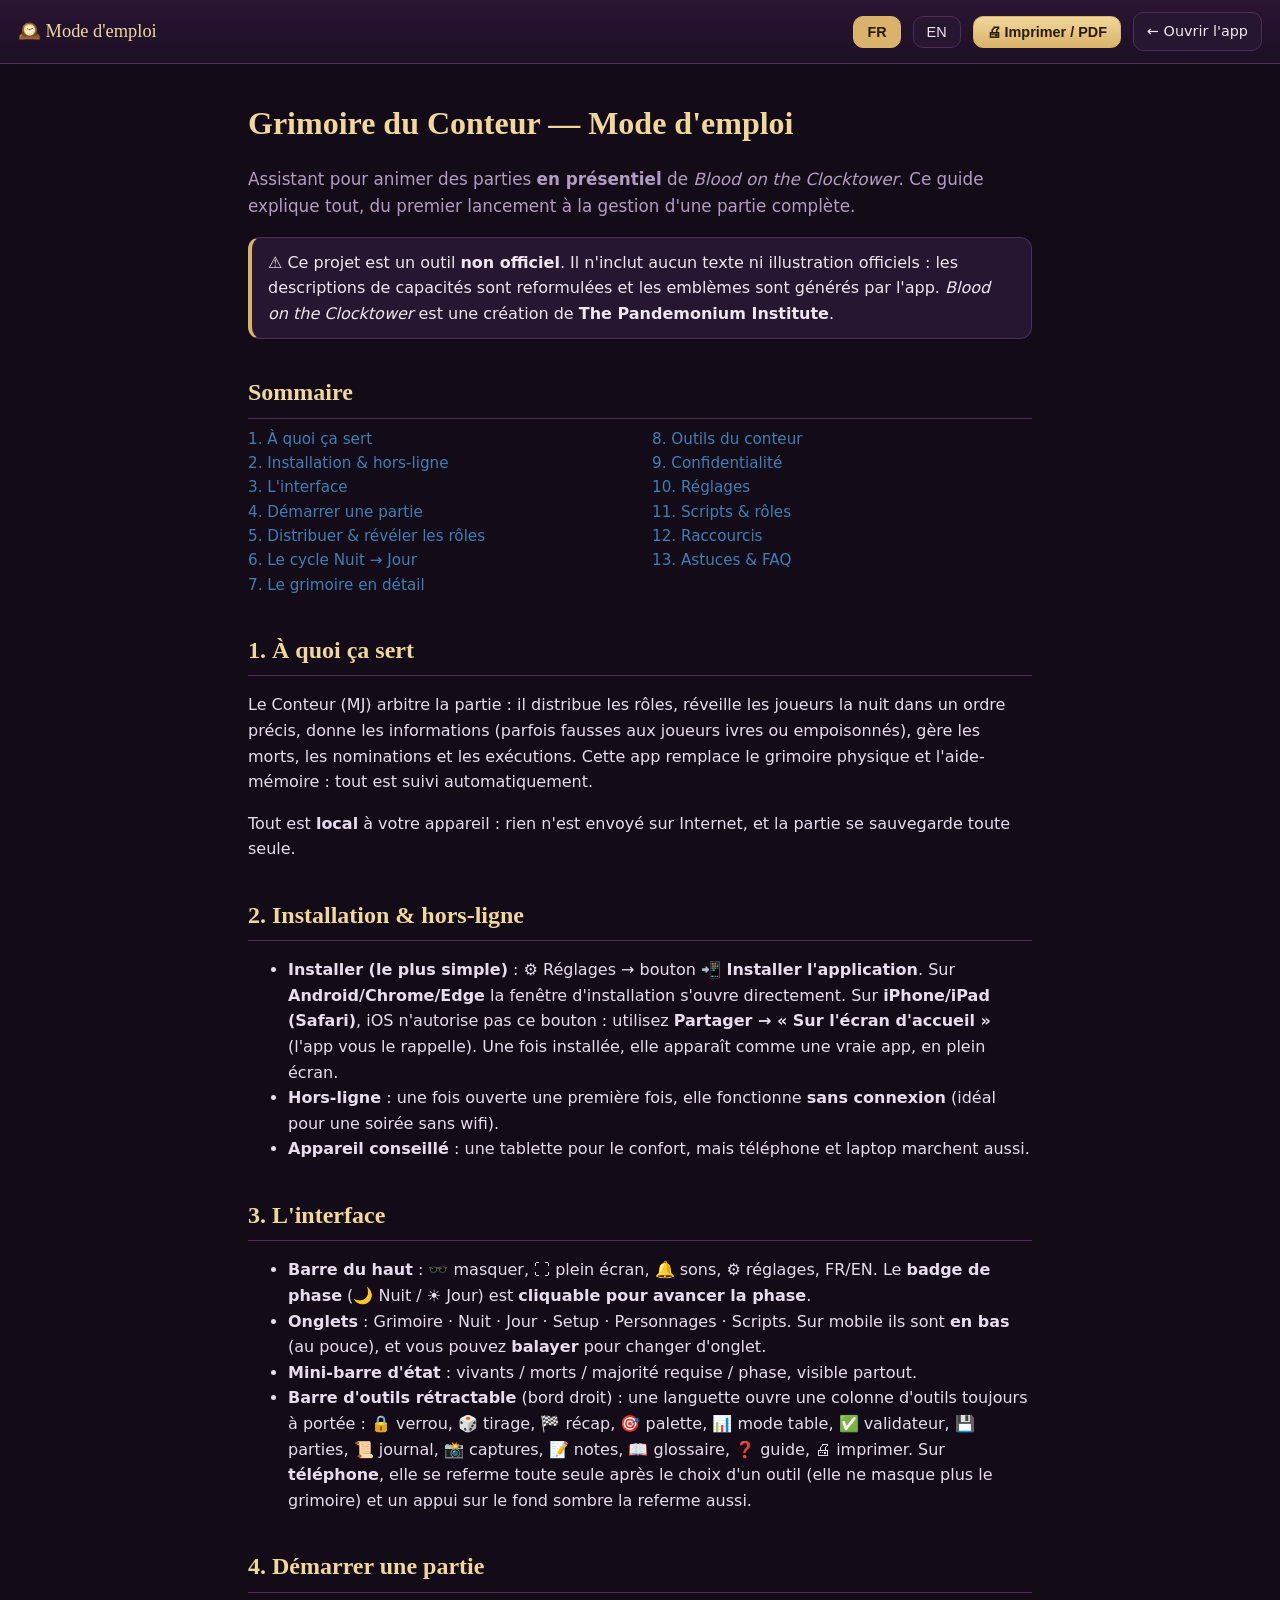
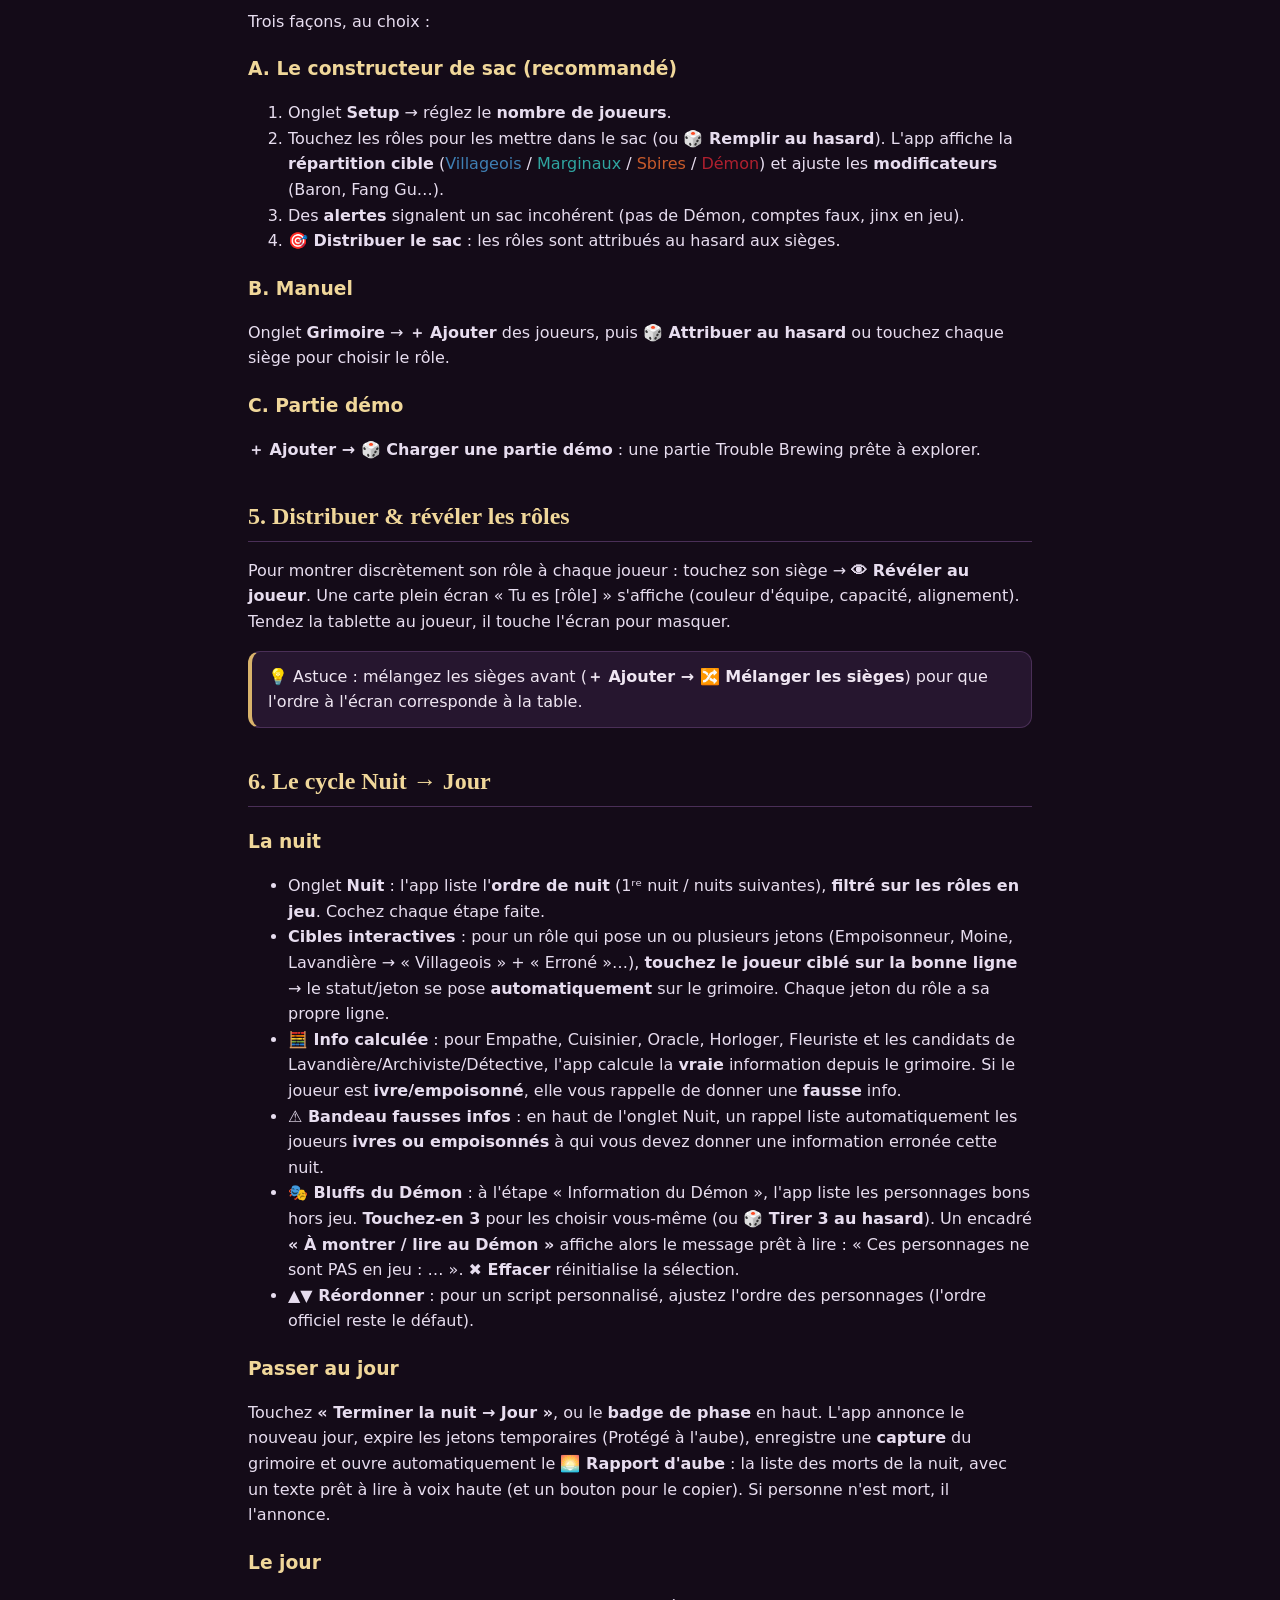
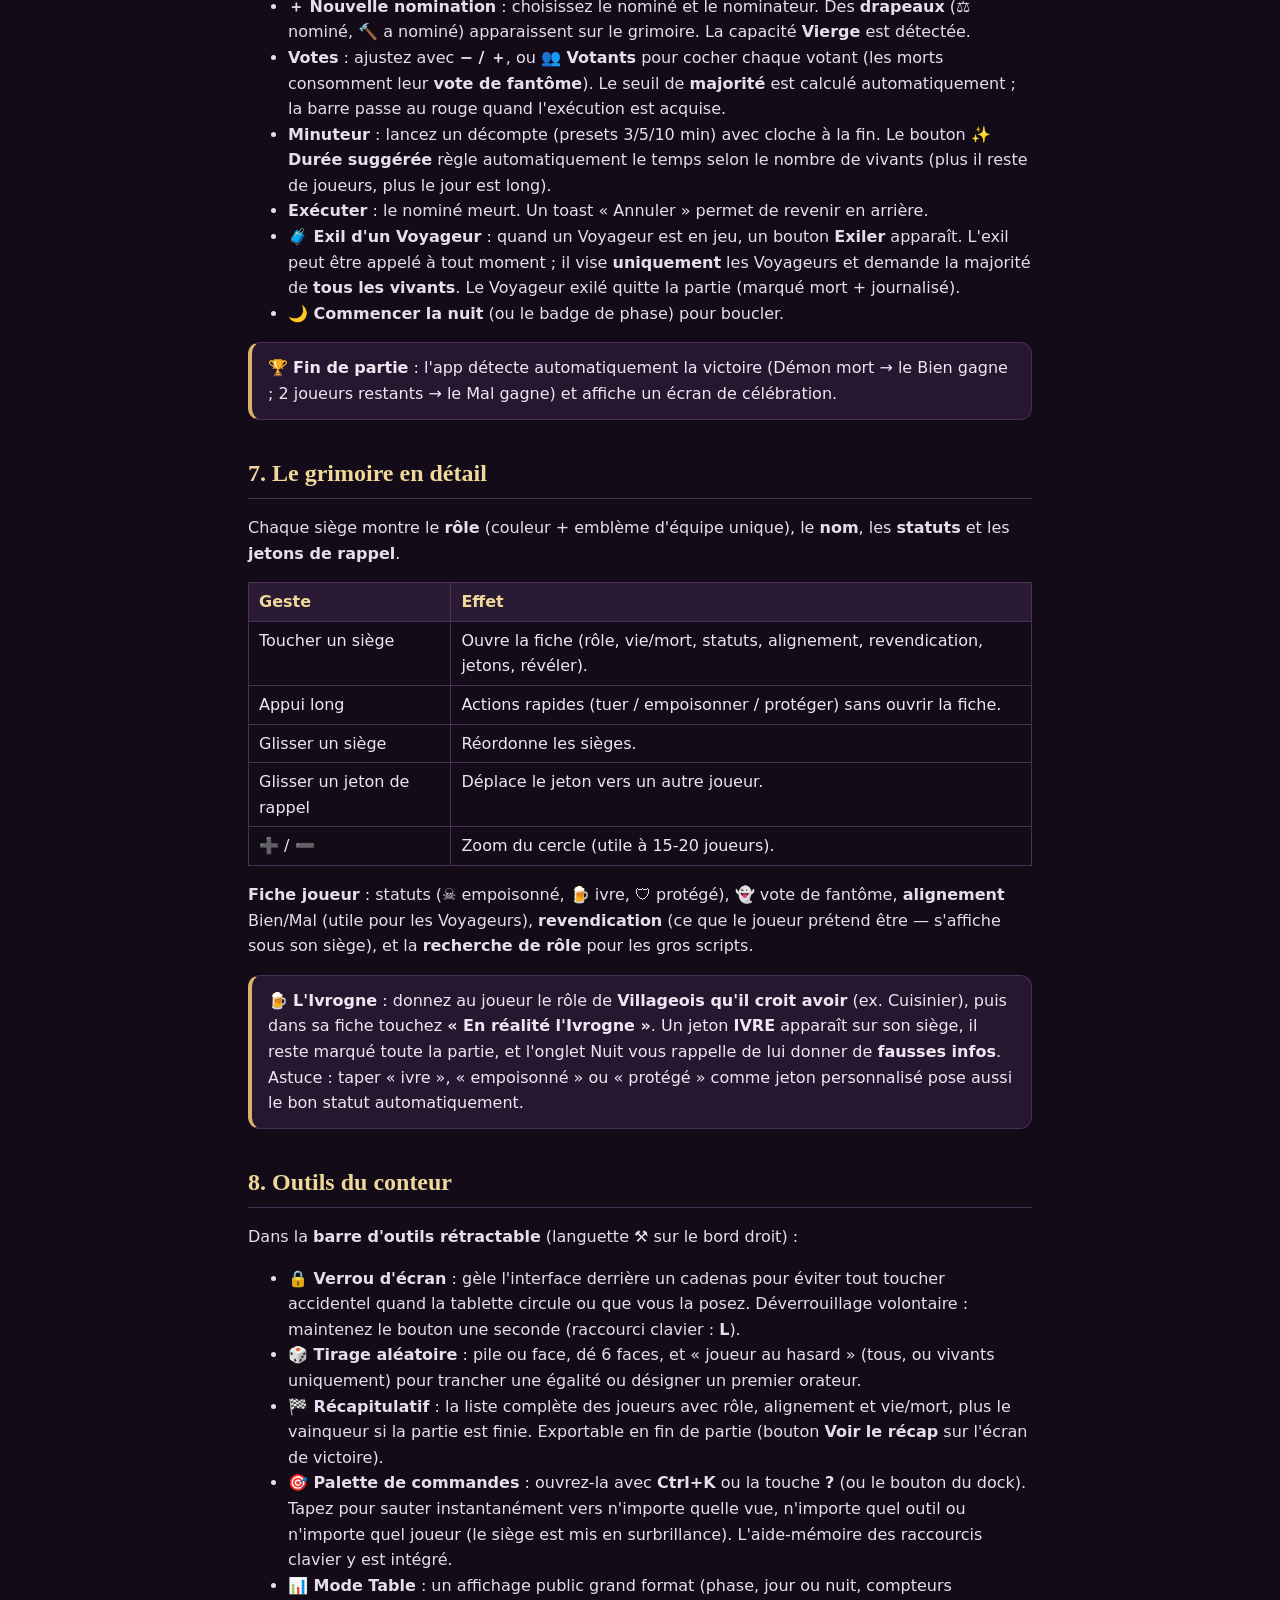
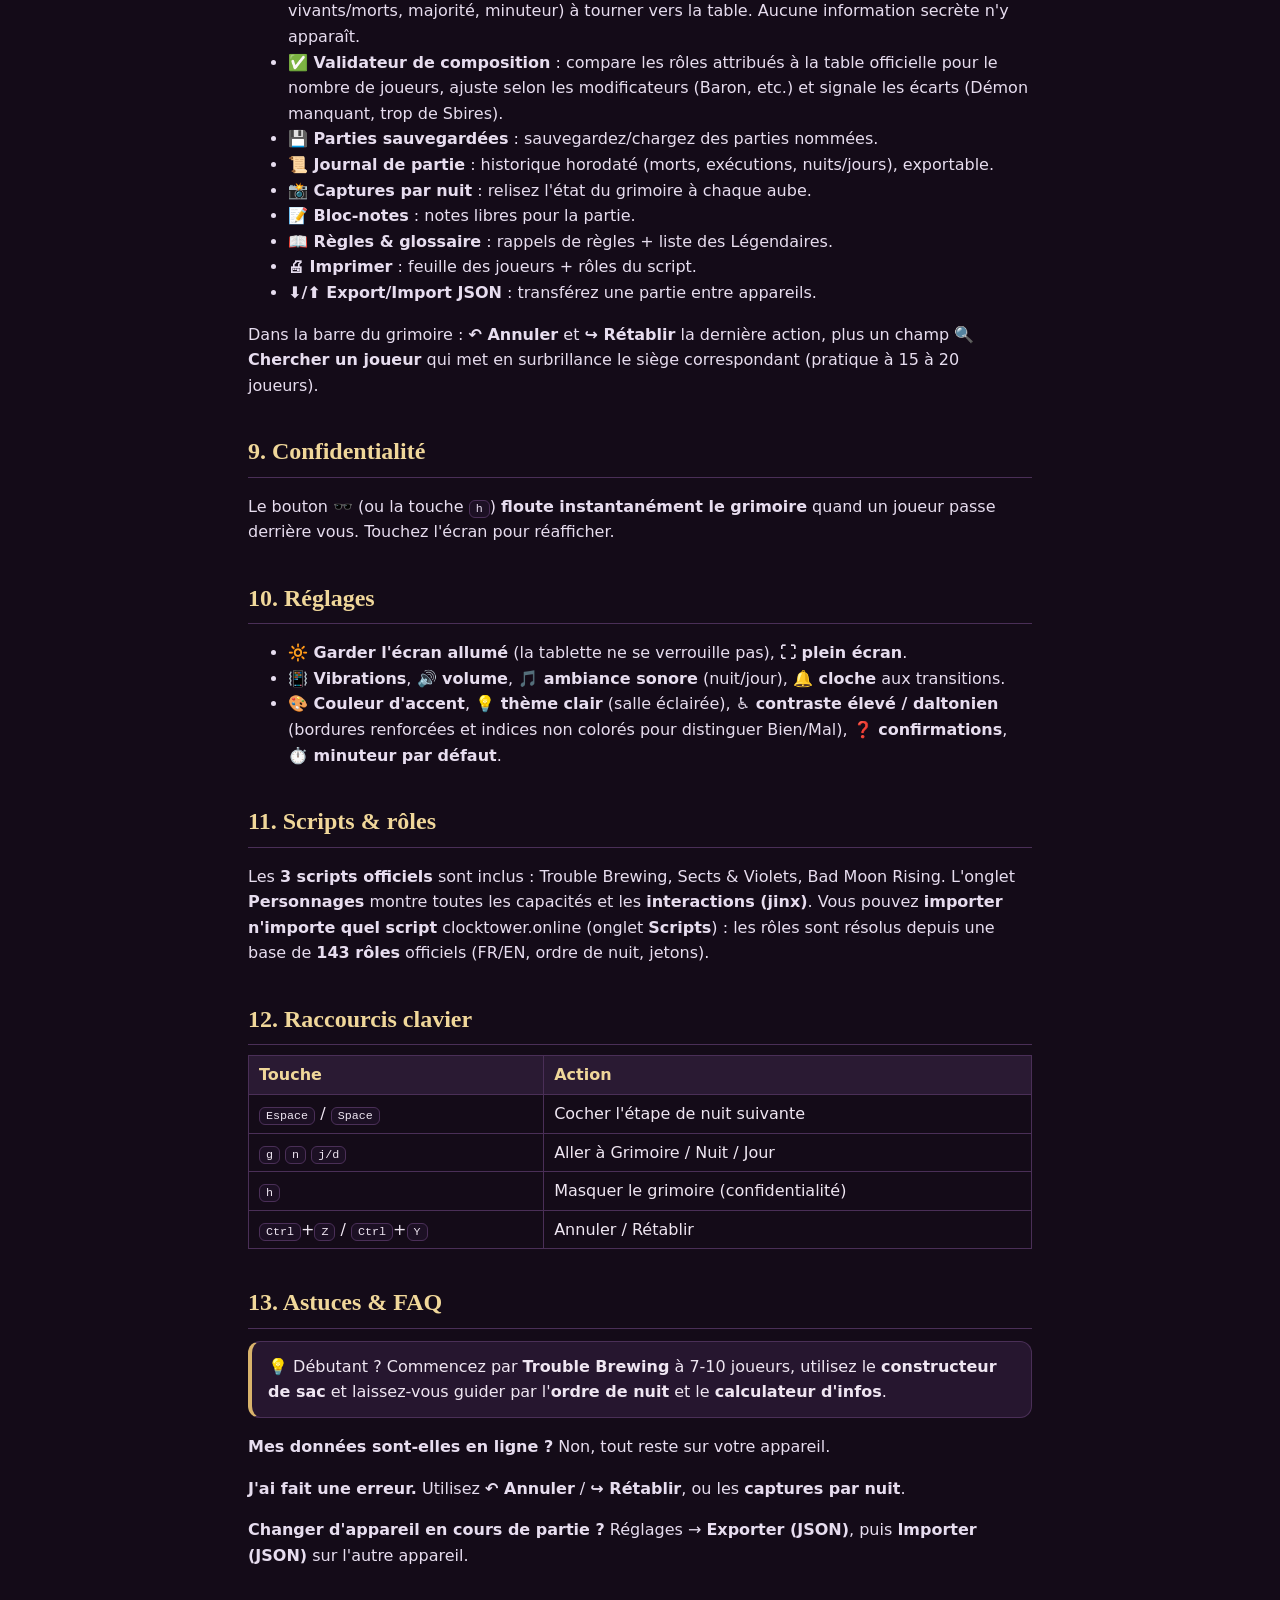
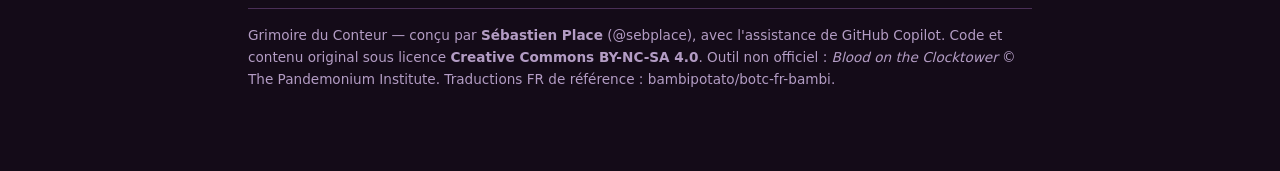
==== guide.html @ 46944d0e "Ivrogne + bluffs manuels + jetons multiples + dock mobile + bouton d'installation PWA - Feuille de n" ====
<!DOCTYPE html>
<html lang="fr">
<head>
<meta charset="UTF-8" />
<meta name="viewport" content="width=device-width, initial-scale=1.0" />
<title>Mode d'emploi — Grimoire du Conteur</title>
<link rel="icon" href="assets/icons/icon.svg" type="image/svg+xml" />
<style>
  :root { --bg:#140b18; --panel:#26162f; --line:#4a2f57; --ink:#efe6f2; --muted:#b39cc4; --gold:#d9b36b; --gold2:#f0d79a; --blood:#d43046; --tf:#3f7fb3; --out:#2fa5a0; --min:#c85a2b; --dem:#b0202f; }
  * { box-sizing:border-box; }
  body { margin:0; background:radial-gradient(1000px 500px at 50% -10%, #2a1533, transparent 60%), var(--bg); color:var(--ink); font-family:"Segoe UI",system-ui,-apple-system,Roboto,sans-serif; line-height:1.6; }
  .wrap { max-width:820px; margin:0 auto; padding:24px 18px 80px; }
  header { position:sticky; top:0; z-index:10; background:linear-gradient(180deg,#2a1533,#1c0f24); border-bottom:1px solid var(--line); padding:12px 18px; display:flex; align-items:center; gap:12px; flex-wrap:wrap; }
  header .title { font-family:"Iowan Old Style","Palatino Linotype",Georgia,serif; font-size:1.15rem; color:var(--gold2); }
  header .spacer { flex:1; }
  .btn { background:var(--panel); color:var(--ink); border:1px solid var(--line); border-radius:10px; padding:7px 13px; cursor:pointer; font-size:.9rem; text-decoration:none; display:inline-block; }
  .btn.on { background:var(--gold); color:#2a1a06; border-color:var(--gold); font-weight:700; }
  .btn.gold { background:linear-gradient(180deg,var(--gold2),var(--gold)); color:#2a1a06; border-color:var(--gold); font-weight:700; }
  h1 { font-family:"Iowan Old Style","Palatino Linotype",Georgia,serif; color:var(--gold2); font-size:2rem; margin:10px 0 4px; }
  h2 { font-family:"Iowan Old Style",Georgia,serif; color:var(--gold2); margin:34px 0 8px; border-bottom:1px solid var(--line); padding-bottom:6px; scroll-margin-top:70px; }
  h3 { color:var(--gold2); margin:20px 0 6px; }
  p, li { color:#e7ddef; }
  code, kbd { background:#1c1024; border:1px solid var(--line); border-radius:6px; padding:1px 6px; font-size:.9em; }
  .lead { color:var(--muted); font-size:1.05rem; }
  .card { background:var(--panel); border:1px solid var(--line); border-radius:12px; padding:12px 16px; margin:12px 0; }
  .tip { border-left:4px solid var(--gold); }
  .warn { border-left:4px solid var(--blood); }
  .toc { columns:2; column-gap:24px; font-size:.95rem; }
  .toc a { color:var(--tf); text-decoration:none; }
  .toc a:hover { text-decoration:underline; }
  table { width:100%; border-collapse:collapse; margin:10px 0; }
  td, th { border:1px solid var(--line); padding:6px 10px; text-align:left; vertical-align:top; }
  th { background:#2a1a33; color:var(--gold2); }
  .pill { display:inline-block; border-radius:999px; padding:1px 8px; font-size:.8rem; border:1px solid var(--line); }
  .t-tf{color:var(--tf)} .t-out{color:var(--out)} .t-min{color:var(--min)} .t-dem{color:var(--dem)}
  .lang-fr .en, .lang-en .fr { display:none; }
  footer { margin-top:40px; color:var(--muted); font-size:.85rem; border-top:1px solid var(--line); padding-top:16px; }
  @media print {
    header { position:static; } .no-print { display:none !important; }
    body { background:#fff; color:#111; } h1,h2,h3 { color:#5a2a6a; } .card { border-color:#ccc; } p,li,td { color:#111; }
    a { color:#111; text-decoration:none; }
  }
</style>
</head>
<body class="lang-fr">
<header class="no-print">
  <span class="title">🕰️ <span class="fr">Mode d'emploi</span><span class="en">User Guide</span></span>
  <span class="spacer"></span>
  <button class="btn on" id="b-fr">FR</button>
  <button class="btn" id="b-en">EN</button>
  <button class="btn gold" id="b-print">🖨 <span class="fr">Imprimer / PDF</span><span class="en">Print / PDF</span></button>
  <a class="btn" href="./index.html">← <span class="fr">Ouvrir l'app</span><span class="en">Open the app</span></a>
</header>

<div class="wrap">

<h1><span class="fr">Grimoire du Conteur — Mode d'emploi</span><span class="en">Storyteller's Grimoire — User Guide</span></h1>
<p class="lead">
  <span class="fr">Assistant pour animer des parties <b>en présentiel</b> de <i>Blood on the Clocktower</i>. Ce guide explique tout, du premier lancement à la gestion d'une partie complète.</span>
  <span class="en">Assistant for running <b>in-person</b> games of <i>Blood on the Clocktower</i>. This guide covers everything, from first launch to running a full game.</span>
</p>

<div class="card tip">
  <span class="fr">⚠️ Ce projet est un outil <b>non officiel</b>. Il n'inclut aucun texte ni illustration officiels : les descriptions de capacités sont reformulées et les emblèmes sont générés par l'app. <i>Blood on the Clocktower</i> est une création de <b>The Pandemonium Institute</b>.</span>
  <span class="en">⚠️ This is an <b>unofficial</b> tool. It contains no official text or artwork: ability descriptions are reworded and emblems are generated by the app. <i>Blood on the Clocktower</i> is created by <b>The Pandemonium Institute</b>.</span>
</div>

<h2 id="toc"><span class="fr">Sommaire</span><span class="en">Contents</span></h2>
<div class="toc">
  <a href="#intro"><span class="fr">1. À quoi ça sert</span><span class="en">1. What it's for</span></a><br>
  <a href="#install"><span class="fr">2. Installation & hors-ligne</span><span class="en">2. Install & offline</span></a><br>
  <a href="#ui"><span class="fr">3. L'interface</span><span class="en">3. The interface</span></a><br>
  <a href="#start"><span class="fr">4. Démarrer une partie</span><span class="en">4. Starting a game</span></a><br>
  <a href="#reveal"><span class="fr">5. Distribuer & révéler les rôles</span><span class="en">5. Deal & reveal roles</span></a><br>
  <a href="#loop"><span class="fr">6. Le cycle Nuit → Jour</span><span class="en">6. The Night → Day loop</span></a><br>
  <a href="#grimoire"><span class="fr">7. Le grimoire en détail</span><span class="en">7. The grimoire in detail</span></a><br>
  <a href="#tools"><span class="fr">8. Outils du conteur</span><span class="en">8. Storyteller tools</span></a><br>
  <a href="#privacy"><span class="fr">9. Confidentialité</span><span class="en">9. Privacy</span></a><br>
  <a href="#settings"><span class="fr">10. Réglages</span><span class="en">10. Settings</span></a><br>
  <a href="#scripts"><span class="fr">11. Scripts & rôles</span><span class="en">11. Scripts & roles</span></a><br>
  <a href="#shortcuts"><span class="fr">12. Raccourcis</span><span class="en">12. Shortcuts</span></a><br>
  <a href="#tips"><span class="fr">13. Astuces & FAQ</span><span class="en">13. Tips & FAQ</span></a><br>
</div>

<h2 id="intro"><span class="fr">1. À quoi ça sert</span><span class="en">1. What it's for</span></h2>
<p>
  <span class="fr">Le Conteur (MJ) arbitre la partie : il distribue les rôles, réveille les joueurs la nuit dans un ordre précis, donne les informations (parfois fausses aux joueurs ivres ou empoisonnés), gère les morts, les nominations et les exécutions. Cette app remplace le grimoire physique et l'aide-mémoire : tout est suivi automatiquement.</span>
  <span class="en">The Storyteller runs the game: deals roles, wakes players at night in a precise order, gives information (sometimes false to drunk or poisoned players), and handles deaths, nominations and executions. This app replaces the physical grimoire and cheat-sheets: everything is tracked for you.</span>
</p>
<p><span class="fr">Tout est <b>local</b> à votre appareil : rien n'est envoyé sur Internet, et la partie se sauvegarde toute seule.</span><span class="en">Everything is <b>local</b> to your device: nothing is sent online, and your game auto-saves.</span></p>

<h2 id="install"><span class="fr">2. Installation & hors-ligne</span><span class="en">2. Install & offline</span></h2>
<ul>
  <li><span class="fr"><b>Installer (le plus simple)</b> : ⚙ Réglages → bouton <b>📲 Installer l'application</b>. Sur <b>Android/Chrome/Edge</b> la fenêtre d'installation s'ouvre directement. Sur <b>iPhone/iPad (Safari)</b>, iOS n'autorise pas ce bouton : utilisez <b>Partager → « Sur l'écran d'accueil »</b> (l'app vous le rappelle). Une fois installée, elle apparaît comme une vraie app, en plein écran.</span><span class="en"><b>Install (easiest)</b>: ⚙ Settings → <b>📲 Install the app</b> button. On <b>Android/Chrome/Edge</b> the install dialog opens directly. On <b>iPhone/iPad (Safari)</b>, iOS blocks that button: use <b>Share → "Add to Home Screen"</b> (the app reminds you). Once installed it appears as a real, full-screen app.</span></li>
  <li><span class="fr"><b>Hors-ligne</b> : une fois ouverte une première fois, elle fonctionne <b>sans connexion</b> (idéal pour une soirée sans wifi).</span><span class="en"><b>Offline</b>: after the first open, it works <b>with no connection</b> (perfect for a wifi-free evening).</span></li>
  <li><span class="fr"><b>Appareil conseillé</b> : une tablette pour le confort, mais téléphone et laptop marchent aussi.</span><span class="en"><b>Recommended device</b>: a tablet is comfiest, but phone and laptop work too.</span></li>
</ul>

<h2 id="ui"><span class="fr">3. L'interface</span><span class="en">3. The interface</span></h2>
<ul>
  <li><span class="fr"><b>Barre du haut</b> : 🕶️ masquer, ⛶ plein écran, 🔔 sons, ⚙ réglages, FR/EN. Le <b>badge de phase</b> (🌙 Nuit / ☀️ Jour) est <b>cliquable pour avancer la phase</b>.</span><span class="en"><b>Top bar</b>: 🕶️ hide, ⛶ fullscreen, 🔔 sound, ⚙ settings, FR/EN. The <b>phase badge</b> (🌙 Night / ☀️ Day) is <b>clickable to advance the phase</b>.</span></li>
  <li><span class="fr"><b>Onglets</b> : Grimoire · Nuit · Jour · Setup · Personnages · Scripts. Sur mobile ils sont <b>en bas</b> (au pouce), et vous pouvez <b>balayer</b> pour changer d'onglet.</span><span class="en"><b>Tabs</b>: Grimoire · Night · Day · Setup · Characters · Scripts. On mobile they sit <b>at the bottom</b> (thumb-friendly) and you can <b>swipe</b> to switch.</span></li>
  <li><span class="fr"><b>Mini-barre d'état</b> : vivants / morts / majorité requise / phase, visible partout.</span><span class="en"><b>Mini status bar</b>: living / dead / votes-to-execute / phase, visible everywhere.</span></li>
  <li><span class="fr"><b>Barre d'outils rétractable</b> (bord droit) : une languette ouvre une colonne d'outils toujours à portée : 🔒 verrou, 🎲 tirage, 🏁 récap, 🎯 palette, 📊 mode table, ✅ validateur, 💾 parties, 📜 journal, 📸 captures, 📝 notes, 📖 glossaire, ❓ guide, 🖨 imprimer. Sur <b>téléphone</b>, elle se referme toute seule après le choix d'un outil (elle ne masque plus le grimoire) et un appui sur le fond sombre la referme aussi.</span><span class="en"><b>Retractable toolbar</b> (right edge): a tab opens a column of always-at-hand tools: 🔒 lock, 🎲 random, 🏁 recap, 🎯 palette, 📊 table mode, ✅ validator, 💾 saves, 📜 log, 📸 snapshots, 📝 notes, 📖 glossary, ❓ guide, 🖨 print. On <b>phones</b> it auto-closes after you pick a tool (so it no longer covers the grimoire) and tapping the dark backdrop closes it too.</span></li>
</ul>

<h2 id="start"><span class="fr">4. Démarrer une partie</span><span class="en">4. Starting a game</span></h2>
<p><span class="fr">Trois façons, au choix :</span><span class="en">Three ways, your choice:</span></p>
<h3><span class="fr">A. Le constructeur de sac (recommandé)</span><span class="en">A. The bag builder (recommended)</span></h3>
<ol>
  <li><span class="fr">Onglet <b>Setup</b> → réglez le <b>nombre de joueurs</b>.</span><span class="en"><b>Setup</b> tab → set the <b>number of players</b>.</span></li>
  <li><span class="fr">Touchez les rôles pour les mettre dans le sac (ou <b>🎲 Remplir au hasard</b>). L'app affiche la <b>répartition cible</b> (<span class="t-tf">Villageois</span> / <span class="t-out">Marginaux</span> / <span class="t-min">Sbires</span> / <span class="t-dem">Démon</span>) et ajuste les <b>modificateurs</b> (Baron, Fang Gu…).</span><span class="en">Tap roles to add them to the bag (or <b>🎲 Random fill</b>). The app shows the <b>target counts</b> (<span class="t-tf">Townsfolk</span> / <span class="t-out">Outsiders</span> / <span class="t-min">Minions</span> / <span class="t-dem">Demon</span>) and auto-adjusts for <b>setup modifiers</b> (Baron, Fang Gu…).</span></li>
  <li><span class="fr">Des <b>alertes</b> signalent un sac incohérent (pas de Démon, comptes faux, jinx en jeu).</span><span class="en"><b>Warnings</b> flag an inconsistent bag (no Demon, wrong counts, jinx in play).</span></li>
  <li><span class="fr"><b>🎯 Distribuer le sac</b> : les rôles sont attribués au hasard aux sièges.</span><span class="en"><b>🎯 Deal the bag</b>: roles are randomly assigned to seats.</span></li>
</ol>
<h3><span class="fr">B. Manuel</span><span class="en">B. Manual</span></h3>
<p><span class="fr">Onglet <b>Grimoire</b> → <b>＋ Ajouter</b> des joueurs, puis <b>🎲 Attribuer au hasard</b> ou touchez chaque siège pour choisir le rôle.</span><span class="en"><b>Grimoire</b> tab → <b>＋ Add</b> players, then <b>🎲 Assign at random</b> or tap each seat to pick the role.</span></p>
<h3><span class="fr">C. Partie démo</span><span class="en">C. Demo game</span></h3>
<p><span class="fr"><b>＋ Ajouter → 🎲 Charger une partie démo</b> : une partie Trouble Brewing prête à explorer.</span><span class="en"><b>＋ Add → 🎲 Load a demo game</b>: a ready-made Trouble Brewing game to explore.</span></p>

<h2 id="reveal"><span class="fr">5. Distribuer & révéler les rôles</span><span class="en">5. Deal & reveal roles</span></h2>
<p><span class="fr">Pour montrer discrètement son rôle à chaque joueur : touchez son siège → <b>👁 Révéler au joueur</b>. Une carte plein écran « Tu es [rôle] » s'affiche (couleur d'équipe, capacité, alignement). Tendez la tablette au joueur, il touche l'écran pour masquer.</span><span class="en">To privately show each player their role: tap their seat → <b>👁 Reveal to player</b>. A full-screen "You are [role]" card appears (team colour, ability, alignment). Hand the tablet to the player; they tap to hide.</span></p>
<div class="card tip"><span class="fr">💡 Astuce : mélangez les sièges avant (<b>＋ Ajouter → 🔀 Mélanger les sièges</b>) pour que l'ordre à l'écran corresponde à la table.</span><span class="en">💡 Tip: shuffle seats first (<b>＋ Add → 🔀 Shuffle seats</b>) so the on-screen order matches your table.</span></div>

<h2 id="loop"><span class="fr">6. Le cycle Nuit → Jour</span><span class="en">6. The Night → Day loop</span></h2>
<h3><span class="fr">La nuit</span><span class="en">Night</span></h3>
<ul>
  <li><span class="fr">Onglet <b>Nuit</b> : l'app liste l'<b>ordre de nuit</b> (1ʳᵉ nuit / nuits suivantes), <b>filtré sur les rôles en jeu</b>. Cochez chaque étape faite.</span><span class="en"><b>Night</b> tab: the app lists the <b>night order</b> (first / other nights), <b>filtered to in-play roles</b>. Tick each step as you go.</span></li>
  <li><span class="fr"><b>Cibles interactives</b> : pour un rôle qui pose un ou plusieurs jetons (Empoisonneur, Moine, Lavandière → « Villageois » + « Erroné »…), <b>touchez le joueur ciblé sur la bonne ligne</b> → le statut/jeton se pose <b>automatiquement</b> sur le grimoire. Chaque jeton du rôle a sa propre ligne.</span><span class="en"><b>Interactive targets</b>: for a role that places one or more tokens (Poisoner, Monk, Washerwoman → "Townsfolk" + "Wrong"…), <b>tap the target player on the right row</b> → the status/token is placed <b>automatically</b> on the grimoire. Each of the role's tokens has its own row.</span></li>
  <li><span class="fr"><b>🧮 Info calculée</b> : pour Empathe, Cuisinier, Oracle, Horloger, Fleuriste et les candidats de Lavandière/Archiviste/Détective, l'app calcule la <b>vraie</b> information depuis le grimoire. Si le joueur est <b>ivre/empoisonné</b>, elle vous rappelle de donner une <b>fausse</b> info.</span><span class="en"><b>🧮 Computed info</b>: for Empath, Chef, Oracle, Clockmaker, Flowergirl and the Washerwoman/Librarian/Investigator candidates, the app computes the <b>true</b> info from the grimoire. If the player is <b>drunk/poisoned</b>, it reminds you to give <b>false</b> info.</span></li>
  <li><span class="fr"><b>⚠ Bandeau fausses infos</b> : en haut de l'onglet Nuit, un rappel liste automatiquement les joueurs <b>ivres ou empoisonnés</b> à qui vous devez donner une information erronée cette nuit.</span><span class="en"><b>⚠ False-info banner</b>: at the top of the Night tab, a reminder automatically lists the <b>drunk or poisoned</b> players you must feed wrong information this night.</span></li>
  <li><span class="fr"><b>🎭 Bluffs du Démon</b> : à l'étape « Information du Démon », l'app liste les personnages bons hors jeu. <b>Touchez-en 3</b> pour les choisir vous-même (ou <b>🎲 Tirer 3 au hasard</b>). Un encadré <b>« À montrer / lire au Démon »</b> affiche alors le message prêt à lire : « Ces personnages ne sont PAS en jeu : … ». <b>✖ Effacer</b> réinitialise la sélection.</span><span class="en"><b>🎭 Demon bluffs</b>: at the "Demon information" step, the app lists good characters not in play. <b>Tap 3</b> to pick them yourself (or <b>🎲 Draw 3 at random</b>). A <b>"Show / read to the Demon"</b> box then shows the ready-to-read message: "These characters are NOT in play: …". <b>✖ Clear</b> resets the selection.</span></li>
  <li><span class="fr"><b>▲▼ Réordonner</b> : pour un script personnalisé, ajustez l'ordre des personnages (l'ordre officiel reste le défaut).</span><span class="en"><b>▲▼ Reorder</b>: for a custom script, tweak the character order (official order stays the default).</span></li>
</ul>
<h3><span class="fr">Passer au jour</span><span class="en">Go to day</span></h3>
<p><span class="fr">Touchez <b>« Terminer la nuit → Jour »</b>, ou le <b>badge de phase</b> en haut. L'app annonce le nouveau jour, expire les jetons temporaires (Protégé à l'aube), enregistre une <b>capture</b> du grimoire et ouvre automatiquement le <b>🌅 Rapport d'aube</b> : la liste des morts de la nuit, avec un texte prêt à lire à voix haute (et un bouton pour le copier). Si personne n'est mort, il l'annonce.</span><span class="en">Tap <b>"End night → Day"</b>, or the <b>phase badge</b> at the top. The app announces the new day, expires temporary tokens (Protected at dawn), stores a grimoire <b>snapshot</b> and automatically opens the <b>🌅 Dawn report</b>: the night's deaths, with a ready-to-read-aloud announcement (and a copy button). If nobody died, it says so.</span></p>
<h3><span class="fr">Le jour</span><span class="en">Day</span></h3>
<ul>
  <li><span class="fr"><b>＋ Nouvelle nomination</b> : choisissez le nominé et le nominateur. Des <b>drapeaux</b> (⚖️ nominé, 🔨 a nominé) apparaissent sur le grimoire. La capacité <b>Vierge</b> est détectée.</span><span class="en"><b>＋ New nomination</b>: pick nominee and nominator. <b>Flags</b> (⚖️ nominated, 🔨 has nominated) appear on the grimoire. The <b>Virgin</b> ability is detected.</span></li>
  <li><span class="fr"><b>Votes</b> : ajustez avec <b>− / ＋</b>, ou <b>👥 Votants</b> pour cocher chaque votant (les morts consomment leur <b>vote de fantôme</b>). Le seuil de <b>majorité</b> est calculé automatiquement ; la barre passe au rouge quand l'exécution est acquise.</span><span class="en"><b>Votes</b>: adjust with <b>− / ＋</b>, or <b>👥 Voters</b> to tick each voter (dead players spend their <b>ghost vote</b>). The <b>majority</b> threshold is computed automatically; the bar turns red when the execution passes.</span></li>
  <li><span class="fr"><b>Minuteur</b> : lancez un décompte (presets 3/5/10 min) avec cloche à la fin. Le bouton <b>✨ Durée suggérée</b> règle automatiquement le temps selon le nombre de vivants (plus il reste de joueurs, plus le jour est long).</span><span class="en"><b>Timer</b>: run a countdown (3/5/10 min presets) with a bell at the end. The <b>✨ Suggested duration</b> button auto-sets the time from the living count (more players alive, longer day).</span></li>
  <li><span class="fr"><b>Exécuter</b> : le nominé meurt. Un toast « Annuler » permet de revenir en arrière.</span><span class="en"><b>Execute</b>: the nominee dies. An "Undo" toast lets you revert.</span></li>
  <li><span class="fr"><b>🧳 Exil d'un Voyageur</b> : quand un Voyageur est en jeu, un bouton <b>Exiler</b> apparaît. L'exil peut être appelé à tout moment ; il vise <b>uniquement</b> les Voyageurs et demande la majorité de <b>tous les vivants</b>. Le Voyageur exilé quitte la partie (marqué mort + journalisé).</span><span class="en"><b>🧳 Exile a Traveller</b>: when a Traveller is in play, an <b>Exile</b> button appears. Exile can be called at any time, targets <b>only</b> Travellers and needs a majority of <b>all living players</b>. The exiled Traveller leaves the game (marked dead + logged).</span></li>
  <li><span class="fr"><b>🌙 Commencer la nuit</b> (ou le badge de phase) pour boucler.</span><span class="en"><b>🌙 Start night</b> (or the phase badge) to loop.</span></li>
</ul>
<div class="card tip"><span class="fr">🏆 <b>Fin de partie</b> : l'app détecte automatiquement la victoire (Démon mort → le Bien gagne ; 2 joueurs restants → le Mal gagne) et affiche un écran de célébration.</span><span class="en">🏆 <b>Game end</b>: the app auto-detects the win (Demon dead → Good wins; 2 players left → Evil wins) and shows a celebration screen.</span></div>

<h2 id="grimoire"><span class="fr">7. Le grimoire en détail</span><span class="en">7. The grimoire in detail</span></h2>
<p><span class="fr">Chaque siège montre le <b>rôle</b> (couleur + emblème d'équipe unique), le <b>nom</b>, les <b>statuts</b> et les <b>jetons de rappel</b>.</span><span class="en">Each seat shows the <b>role</b> (colour + unique team emblem), the <b>name</b>, <b>statuses</b> and <b>reminder tokens</b>.</span></p>
<table>
  <tr><th><span class="fr">Geste</span><span class="en">Gesture</span></th><th><span class="fr">Effet</span><span class="en">Effect</span></th></tr>
  <tr><td><span class="fr">Toucher un siège</span><span class="en">Tap a seat</span></td><td><span class="fr">Ouvre la fiche (rôle, vie/mort, statuts, alignement, revendication, jetons, révéler).</span><span class="en">Opens the card (role, alive/dead, statuses, alignment, claim, tokens, reveal).</span></td></tr>
  <tr><td><span class="fr">Appui long</span><span class="en">Long-press</span></td><td><span class="fr">Actions rapides (tuer / empoisonner / protéger) sans ouvrir la fiche.</span><span class="en">Quick actions (kill / poison / protect) without opening the card.</span></td></tr>
  <tr><td><span class="fr">Glisser un siège</span><span class="en">Drag a seat</span></td><td><span class="fr">Réordonne les sièges.</span><span class="en">Reorders the seats.</span></td></tr>
  <tr><td><span class="fr">Glisser un jeton de rappel</span><span class="en">Drag a reminder token</span></td><td><span class="fr">Déplace le jeton vers un autre joueur.</span><span class="en">Moves the token to another player.</span></td></tr>
  <tr><td><span class="fr">➕ / ➖</span><span class="en">➕ / ➖</span></td><td><span class="fr">Zoom du cercle (utile à 15-20 joueurs).</span><span class="en">Zoom the circle (handy at 15-20 players).</span></td></tr>
</table>
<p><span class="fr"><b>Fiche joueur</b> : statuts (☠ empoisonné, 🍺 ivre, 🛡 protégé), 👻 vote de fantôme, <b>alignement</b> Bien/Mal (utile pour les Voyageurs), <b>revendication</b> (ce que le joueur prétend être — s'affiche sous son siège), et la <b>recherche de rôle</b> pour les gros scripts.</span><span class="en"><b>Player card</b>: statuses (☠ poisoned, 🍺 drunk, 🛡 protected), 👻 ghost vote, <b>alignment</b> Good/Evil (useful for Travellers), <b>claim</b> (what the player publicly claims — shown under their seat), and <b>role search</b> for big scripts.</span></p>
<div class="card tip"><span class="fr">🍺 <b>L'Ivrogne</b> : donnez au joueur le rôle de <b>Villageois qu'il croit avoir</b> (ex. Cuisinier), puis dans sa fiche touchez <b>« En réalité l'Ivrogne »</b>. Un jeton <b>IVRE</b> apparaît sur son siège, il reste marqué toute la partie, et l'onglet Nuit vous rappelle de lui donner de <b>fausses infos</b>. Astuce : taper « ivre », « empoisonné » ou « protégé » comme jeton personnalisé pose aussi le bon statut automatiquement.</span><span class="en">🍺 <b>The Drunk</b>: give the player the <b>Townsfolk role they believe</b> they have (e.g. Chef), then on their card tap <b>"Actually the Drunk"</b>. A <b>DRUNK</b> token appears on their seat, it stays marked all game, and the Night tab reminds you to feed them <b>false info</b>. Tip: typing "drunk", "poisoned" or "protected" as a custom token also sets the matching status automatically.</span></div>

<h2 id="tools"><span class="fr">8. Outils du conteur</span><span class="en">8. Storyteller tools</span></h2>
<p><span class="fr">Dans la <b>barre d'outils rétractable</b> (languette ⚒ sur le bord droit) :</span><span class="en">In the <b>retractable toolbar</b> (⚒ tab on the right edge):</span></p>
<ul>
  <li><span class="fr"><b>🔒 Verrou d'écran</b> : gèle l'interface derrière un cadenas pour éviter tout toucher accidentel quand la tablette circule ou que vous la posez. Déverrouillage volontaire : maintenez le bouton une seconde (raccourci clavier : <b>L</b>).</span><span class="en"><b>🔒 Screen lock</b>: freezes the interface behind a padlock to prevent accidental taps when the tablet is passed around or set down. Deliberate unlock: hold the button for one second (keyboard shortcut: <b>L</b>).</span></li>
  <li><span class="fr"><b>🎲 Tirage aléatoire</b> : pile ou face, dé 6 faces, et « joueur au hasard » (tous, ou vivants uniquement) pour trancher une égalité ou désigner un premier orateur.</span><span class="en"><b>🎲 Random picker</b>: coin flip, six-sided die, and "random player" (all, or living only) to break a tie or pick a first speaker.</span></li>
  <li><span class="fr"><b>🏁 Récapitulatif</b> : la liste complète des joueurs avec rôle, alignement et vie/mort, plus le vainqueur si la partie est finie. Exportable en fin de partie (bouton <b>Voir le récap</b> sur l'écran de victoire).</span><span class="en"><b>🏁 Recap</b>: the full player list with role, alignment and alive/dead, plus the winner once the game ends. Exportable at game end (the <b>View recap</b> button on the victory screen).</span></li>
  <li><span class="fr"><b>🎯 Palette de commandes</b> : ouvrez-la avec <b>Ctrl+K</b> ou la touche <b>?</b> (ou le bouton du dock). Tapez pour sauter instantanément vers n'importe quelle vue, n'importe quel outil ou n'importe quel joueur (le siège est mis en surbrillance). L'aide-mémoire des raccourcis clavier y est intégré.</span><span class="en"><b>🎯 Command palette</b>: open it with <b>Ctrl+K</b> or the <b>?</b> key (or the dock button). Type to jump instantly to any view, any tool or any player (the seat is highlighted). The keyboard-shortcut cheat sheet is built in.</span></li>
  <li><span class="fr"><b>📊 Mode Table</b> : un affichage public grand format (phase, jour ou nuit, compteurs vivants/morts, majorité, minuteur) à tourner vers la table. Aucune information secrète n'y apparaît.</span><span class="en"><b>📊 Table mode</b>: a large public display (phase, day or night, living/dead counters, majority, timer) to turn toward the table. No secret information is shown.</span></li>
  <li><span class="fr"><b>✅ Validateur de composition</b> : compare les rôles attribués à la table officielle pour le nombre de joueurs, ajuste selon les modificateurs (Baron, etc.) et signale les écarts (Démon manquant, trop de Sbires).</span><span class="en"><b>✅ Composition validator</b>: compares the assigned roles to the official table for the player count, adjusts for setup modifiers (Baron, etc.) and flags mismatches (missing Demon, too many Minions).</span></li>
  <li><span class="fr"><b>💾 Parties sauvegardées</b> : sauvegardez/chargez des parties nommées.</span><span class="en"><b>💾 Saved games</b>: save/load named games.</span></li>
  <li><span class="fr"><b>📜 Journal de partie</b> : historique horodaté (morts, exécutions, nuits/jours), exportable.</span><span class="en"><b>📜 Game log</b>: timestamped history (deaths, executions, nights/days), exportable.</span></li>
  <li><span class="fr"><b>📸 Captures par nuit</b> : relisez l'état du grimoire à chaque aube.</span><span class="en"><b>📸 Night snapshots</b>: review the grimoire state at each dawn.</span></li>
  <li><span class="fr"><b>📝 Bloc-notes</b> : notes libres pour la partie.</span><span class="en"><b>📝 Notes</b>: free notes for the game.</span></li>
  <li><span class="fr"><b>📖 Règles & glossaire</b> : rappels de règles + liste des Légendaires.</span><span class="en"><b>📖 Rules & glossary</b>: rule reminders + Fabled list.</span></li>
  <li><span class="fr"><b>🖨 Imprimer</b> : feuille des joueurs + rôles du script.</span><span class="en"><b>🖨 Print</b>: player sheet + script roles.</span></li>
  <li><span class="fr"><b>⬇/⬆ Export/Import JSON</b> : transférez une partie entre appareils.</span><span class="en"><b>⬇/⬆ Export/Import JSON</b>: move a game between devices.</span></li>
</ul>
<p><span class="fr">Dans la barre du grimoire : <b>↶ Annuler</b> et <b>↪ Rétablir</b> la dernière action, plus un champ <b>🔍 Chercher un joueur</b> qui met en surbrillance le siège correspondant (pratique à 15 à 20 joueurs).</span><span class="en">In the grimoire bar: <b>↶ Undo</b> and <b>↪ Redo</b> the last action, plus a <b>🔍 Search a player</b> field that highlights the matching seat (handy at 15 to 20 players).</span></p>

<h2 id="privacy"><span class="fr">9. Confidentialité</span><span class="en">9. Privacy</span></h2>
<p><span class="fr">Le bouton <b>🕶️</b> (ou la touche <kbd>h</kbd>) <b>floute instantanément le grimoire</b> quand un joueur passe derrière vous. Touchez l'écran pour réafficher.</span><span class="en">The <b>🕶️</b> button (or <kbd>h</kbd> key) <b>instantly blurs the grimoire</b> when a player walks behind you. Tap the screen to reveal again.</span></p>

<h2 id="settings"><span class="fr">10. Réglages</span><span class="en">10. Settings</span></h2>
<ul>
  <li><span class="fr"><b>🔆 Garder l'écran allumé</b> (la tablette ne se verrouille pas), <b>⛶ plein écran</b>.</span><span class="en"><b>🔆 Keep screen awake</b> (tablet won't lock), <b>⛶ fullscreen</b>.</span></li>
  <li><span class="fr"><b>📳 Vibrations</b>, <b>🔊 volume</b>, <b>🎵 ambiance sonore</b> (nuit/jour), <b>🔔 cloche</b> aux transitions.</span><span class="en"><b>📳 Vibration</b>, <b>🔊 volume</b>, <b>🎵 ambient sound</b> (night/day), <b>🔔 bell</b> on transitions.</span></li>
  <li><span class="fr"><b>🎨 Couleur d'accent</b>, <b>💡 thème clair</b> (salle éclairée), <b>♿ contraste élevé / daltonien</b> (bordures renforcées et indices non colorés pour distinguer Bien/Mal), <b>❓ confirmations</b>, <b>⏱️ minuteur par défaut</b>.</span><span class="en"><b>🎨 Accent colour</b>, <b>💡 bright theme</b> (lit room), <b>♿ high contrast / colourblind</b> (stronger borders and non-colour cues to tell Good from Evil), <b>❓ confirmations</b>, <b>⏱️ default timer</b>.</span></li>
</ul>

<h2 id="scripts"><span class="fr">11. Scripts & rôles</span><span class="en">11. Scripts & roles</span></h2>
<p><span class="fr">Les <b>3 scripts officiels</b> sont inclus : Trouble Brewing, Sects &amp; Violets, Bad Moon Rising. L'onglet <b>Personnages</b> montre toutes les capacités et les <b>interactions (jinx)</b>. Vous pouvez <b>importer n'importe quel script</b> clocktower.online (onglet <b>Scripts</b>) : les rôles sont résolus depuis une base de <b>143 rôles</b> officiels (FR/EN, ordre de nuit, jetons).</span><span class="en">The <b>3 official scripts</b> are included: Trouble Brewing, Sects &amp; Violets, Bad Moon Rising. The <b>Characters</b> tab shows all abilities and <b>jinxes</b>. You can <b>import any</b> clocktower.online script (<b>Scripts</b> tab): roles are resolved from a base of <b>143</b> official roles (FR/EN, night order, tokens).</span></p>

<h2 id="shortcuts"><span class="fr">12. Raccourcis clavier</span><span class="en">12. Keyboard shortcuts</span></h2>
<table>
  <tr><th><span class="fr">Touche</span><span class="en">Key</span></th><th><span class="fr">Action</span><span class="en">Action</span></th></tr>
  <tr><td><kbd>Espace</kbd> / <kbd>Space</kbd></td><td><span class="fr">Cocher l'étape de nuit suivante</span><span class="en">Tick the next night step</span></td></tr>
  <tr><td><kbd>g</kbd> <kbd>n</kbd> <kbd>j/d</kbd></td><td><span class="fr">Aller à Grimoire / Nuit / Jour</span><span class="en">Go to Grimoire / Night / Day</span></td></tr>
  <tr><td><kbd>h</kbd></td><td><span class="fr">Masquer le grimoire (confidentialité)</span><span class="en">Hide grimoire (privacy)</span></td></tr>
  <tr><td><kbd>Ctrl</kbd>+<kbd>Z</kbd> / <kbd>Ctrl</kbd>+<kbd>Y</kbd></td><td><span class="fr">Annuler / Rétablir</span><span class="en">Undo / Redo</span></td></tr>
</table>

<h2 id="tips"><span class="fr">13. Astuces & FAQ</span><span class="en">13. Tips & FAQ</span></h2>
<div class="card tip"><span class="fr">💡 Débutant ? Commencez par <b>Trouble Brewing</b> à 7-10 joueurs, utilisez le <b>constructeur de sac</b> et laissez-vous guider par l'<b>ordre de nuit</b> et le <b>calculateur d'infos</b>.</span><span class="en">💡 New? Start with <b>Trouble Brewing</b> at 7-10 players, use the <b>bag builder</b>, and let the <b>night order</b> and <b>info calculator</b> guide you.</span></div>
<p><b><span class="fr">Mes données sont-elles en ligne ?</span><span class="en">Is my data online?</span></b> <span class="fr">Non, tout reste sur votre appareil.</span><span class="en">No, everything stays on your device.</span></p>
<p><b><span class="fr">J'ai fait une erreur.</span><span class="en">I made a mistake.</span></b> <span class="fr">Utilisez <b>↶ Annuler</b> / <b>↪ Rétablir</b>, ou les <b>captures par nuit</b>.</span><span class="en">Use <b>↶ Undo</b> / <b>↪ Redo</b>, or the <b>night snapshots</b>.</span></p>
<p><b><span class="fr">Changer d'appareil en cours de partie ?</span><span class="en">Switch device mid-game?</span></b> <span class="fr">Réglages → <b>Exporter (JSON)</b>, puis <b>Importer (JSON)</b> sur l'autre appareil.</span><span class="en">Settings → <b>Export (JSON)</b>, then <b>Import (JSON)</b> on the other device.</span></p>

<footer>
  <span class="fr">Grimoire du Conteur — conçu par <b>Sébastien Place</b> (@sebplace), avec l'assistance de GitHub Copilot. Code et contenu original sous licence <b>Creative Commons BY-NC-SA 4.0</b>. Outil non officiel : <i>Blood on the Clocktower</i> © The Pandemonium Institute. Traductions FR de référence : bambipotato/botc-fr-bambi.</span>
  <span class="en">Storyteller's Grimoire — designed by <b>Sébastien Place</b> (@sebplace), with GitHub Copilot assistance. Original code and content licensed under <b>Creative Commons BY-NC-SA 4.0</b>. Unofficial tool: <i>Blood on the Clocktower</i> © The Pandemonium Institute. Reference FR translations: bambipotato/botc-fr-bambi.</span>
</footer>

</div>

<script>
  function setLang(l){ document.body.className = "lang-"+l; document.documentElement.lang=l; document.getElementById("b-fr").classList.toggle("on", l==="fr"); document.getElementById("b-en").classList.toggle("on", l==="en"); try{ localStorage.setItem("guide-lang", l);}catch(e){} }
  document.getElementById("b-fr").onclick = ()=>setLang("fr");
  document.getElementById("b-en").onclick = ()=>setLang("en");
  document.getElementById("b-print").onclick = ()=>window.print();
  var qs = new URLSearchParams(location.search).get("lang");
  var saved = null; try{ saved = localStorage.getItem("guide-lang"); }catch(e){}
  setLang(qs || saved || "fr");
</script>
</body>
</html>
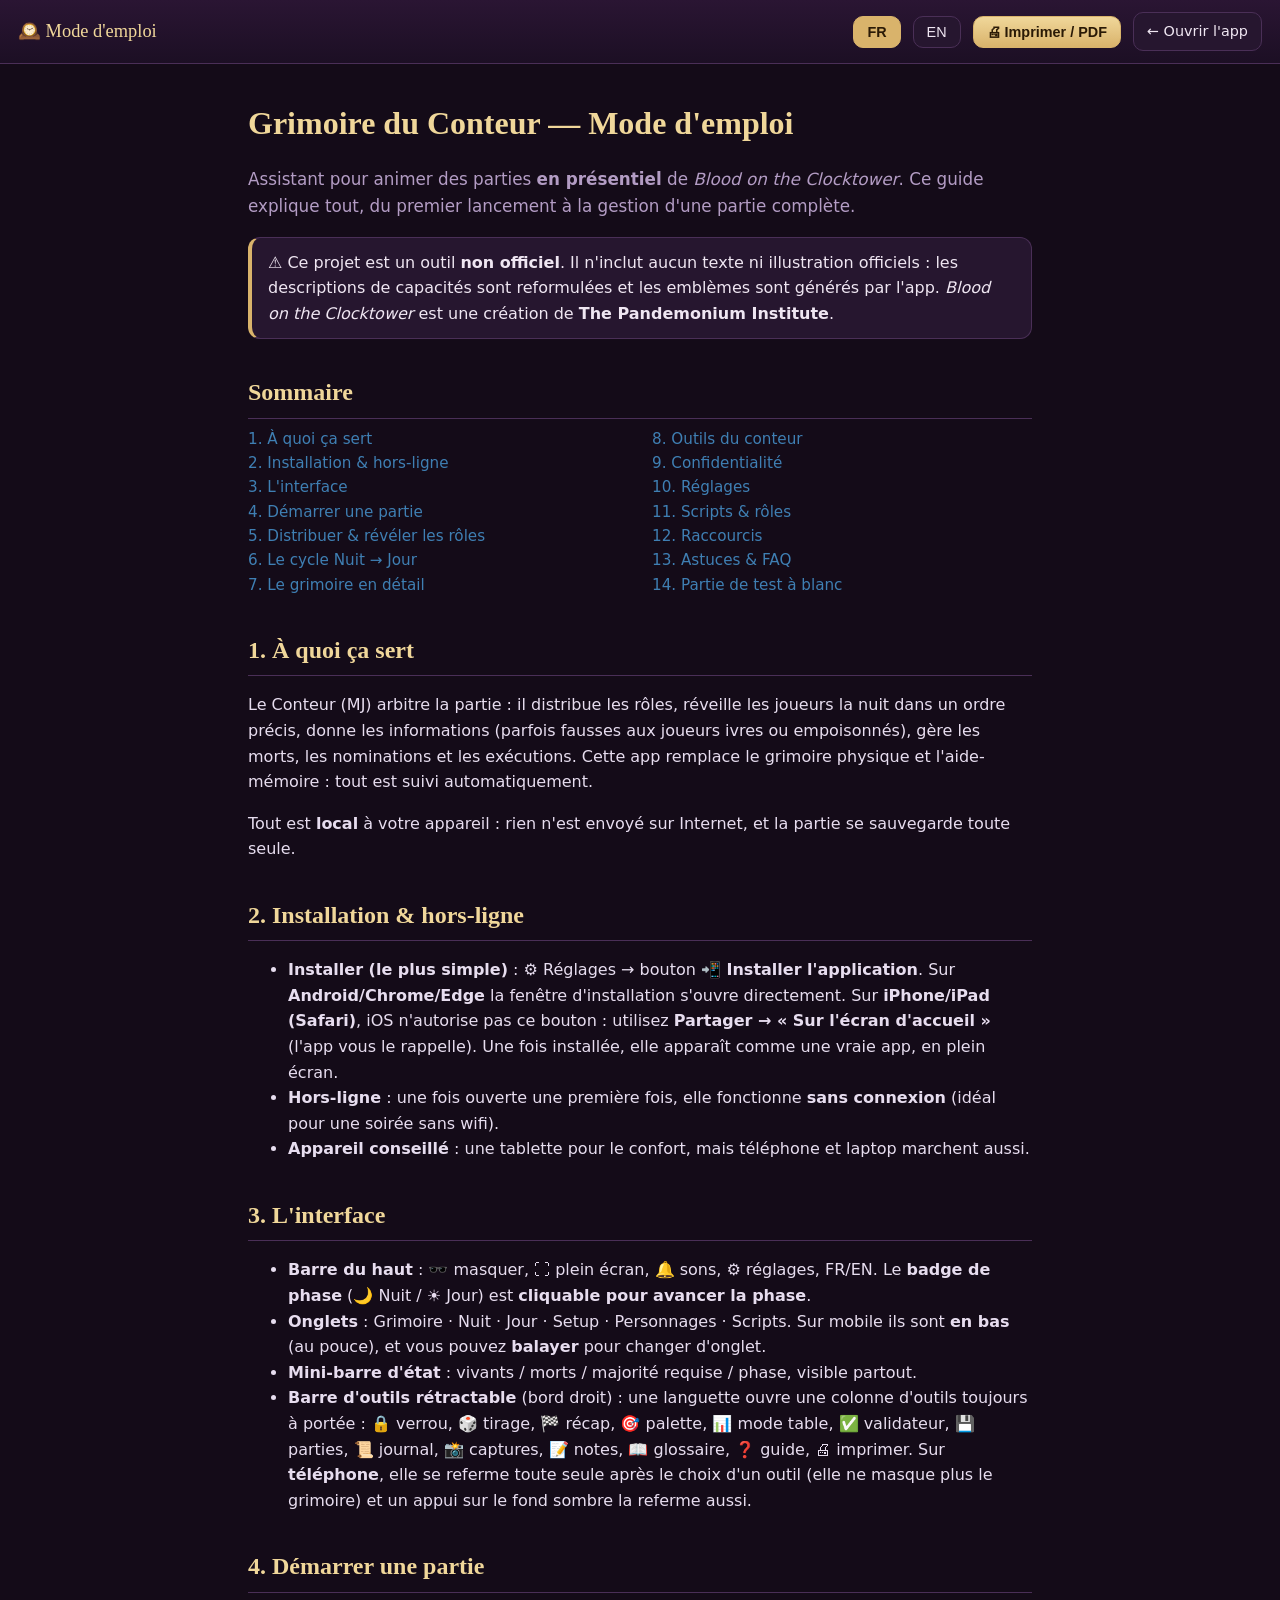
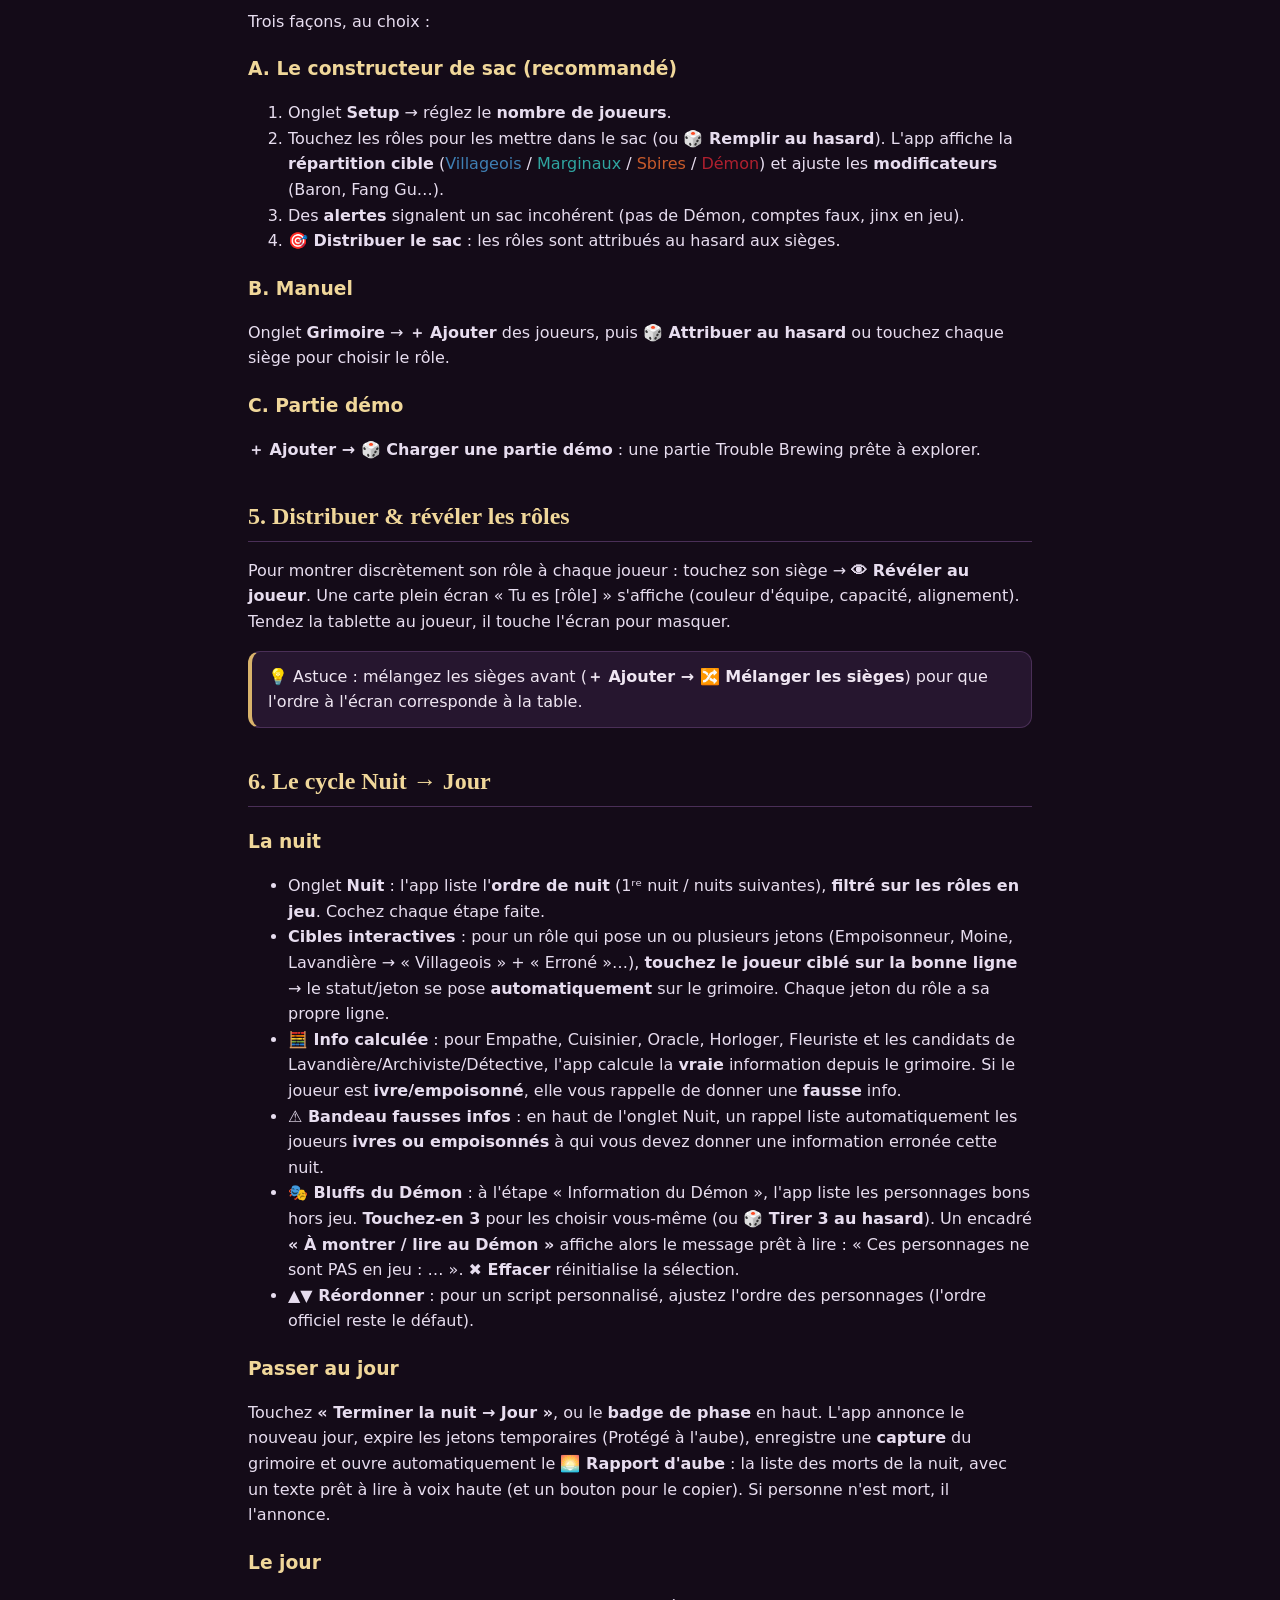
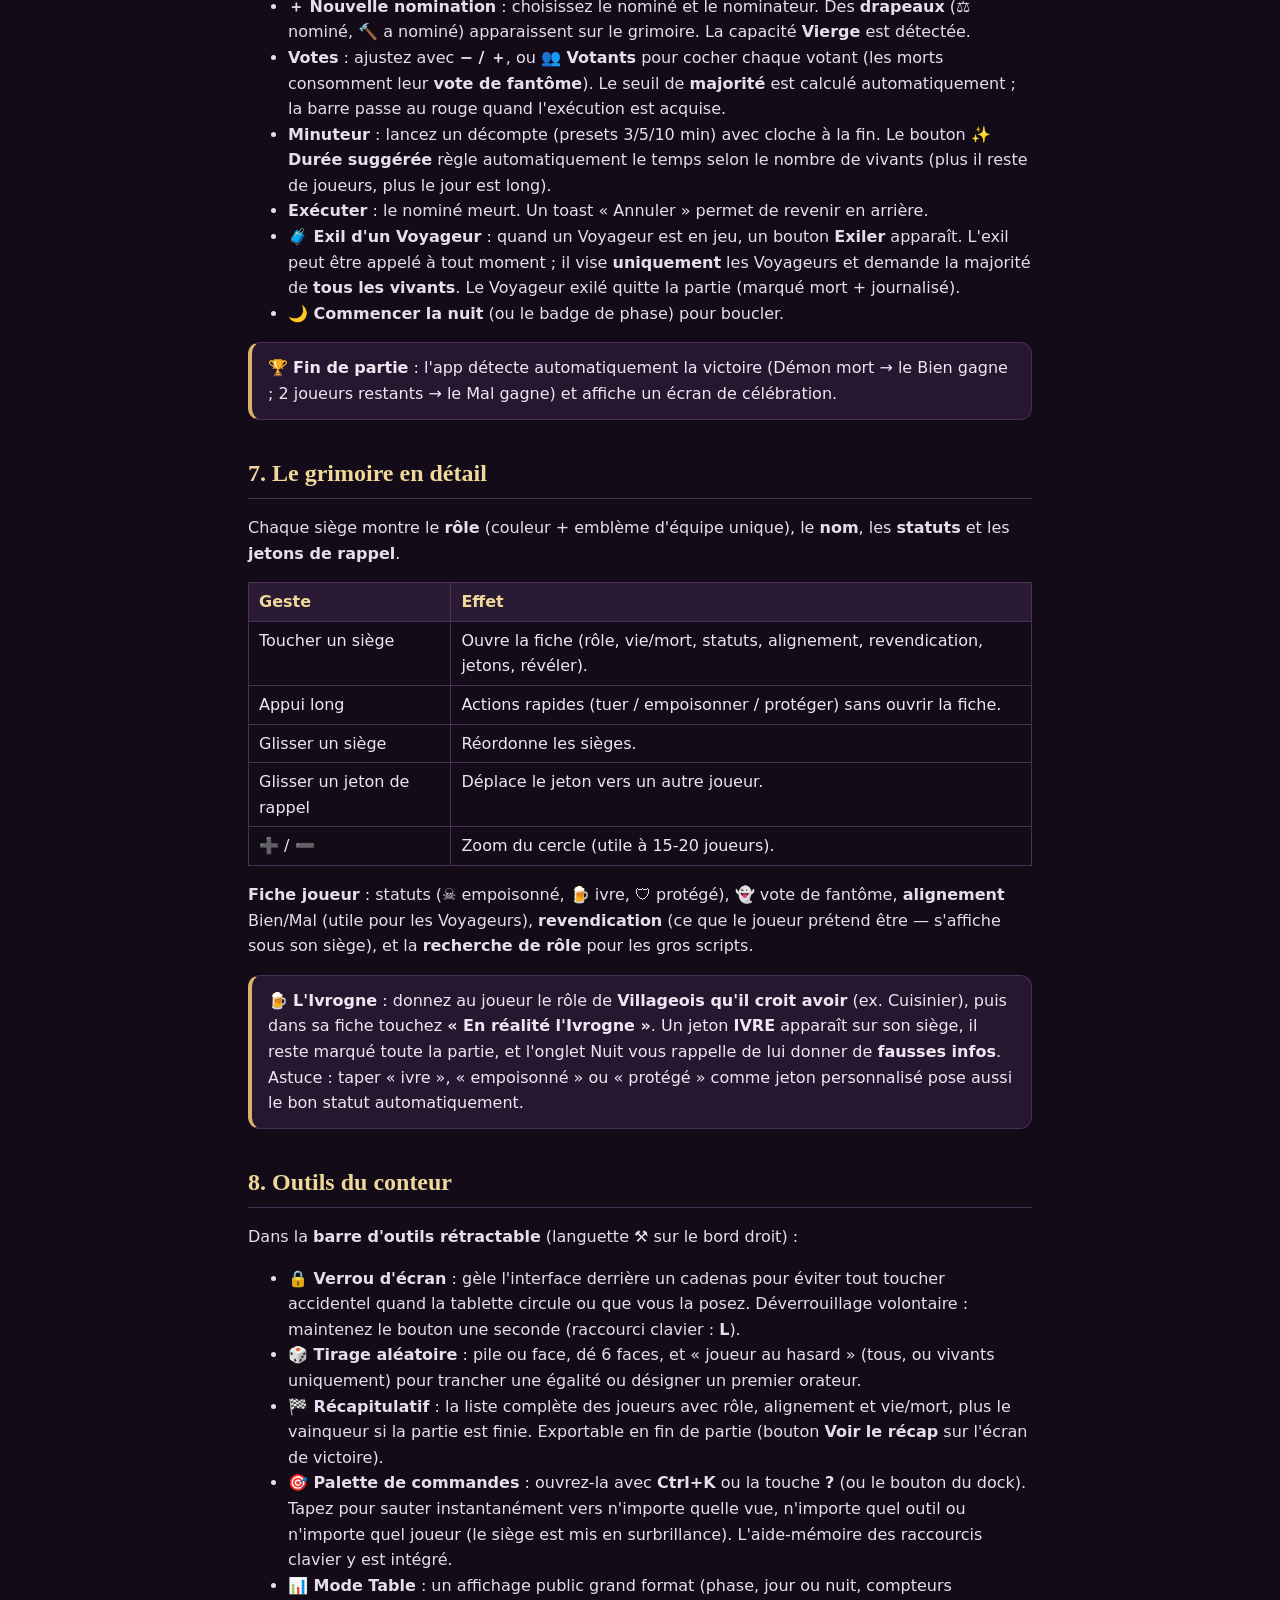
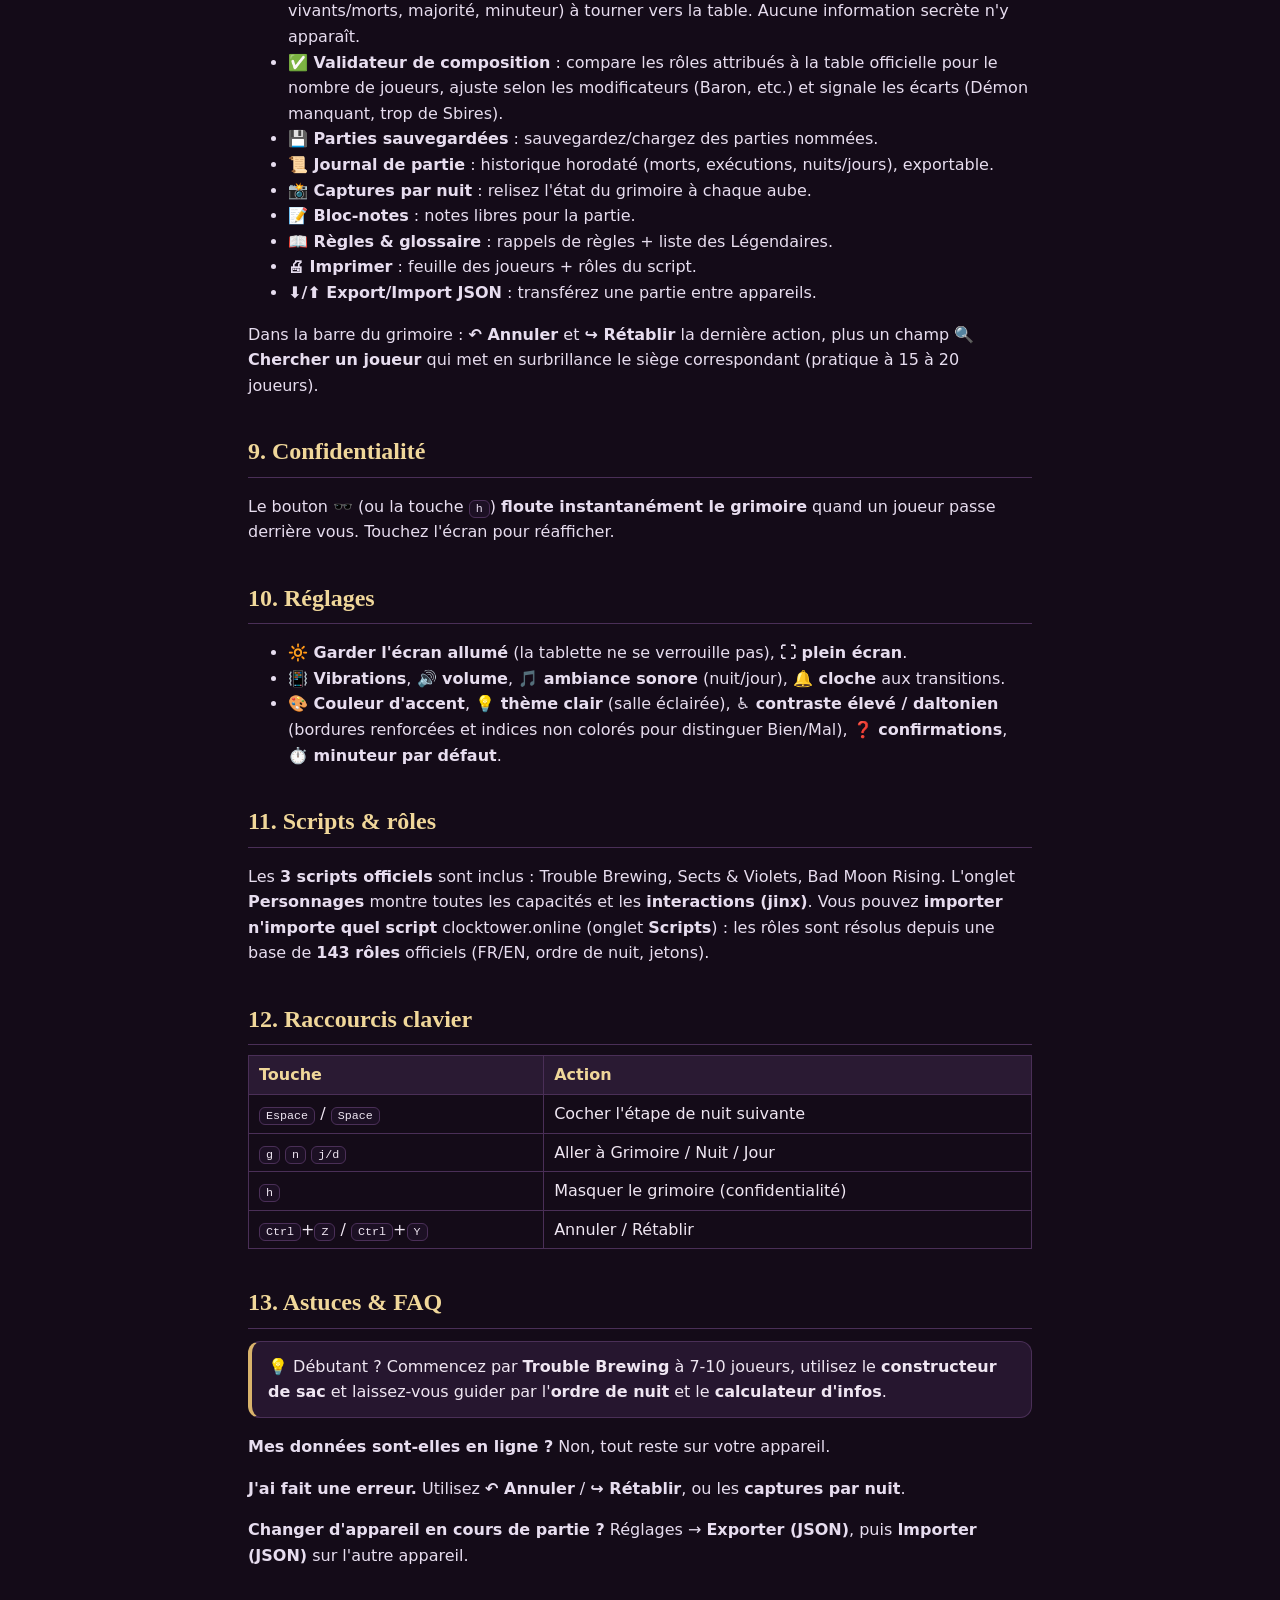
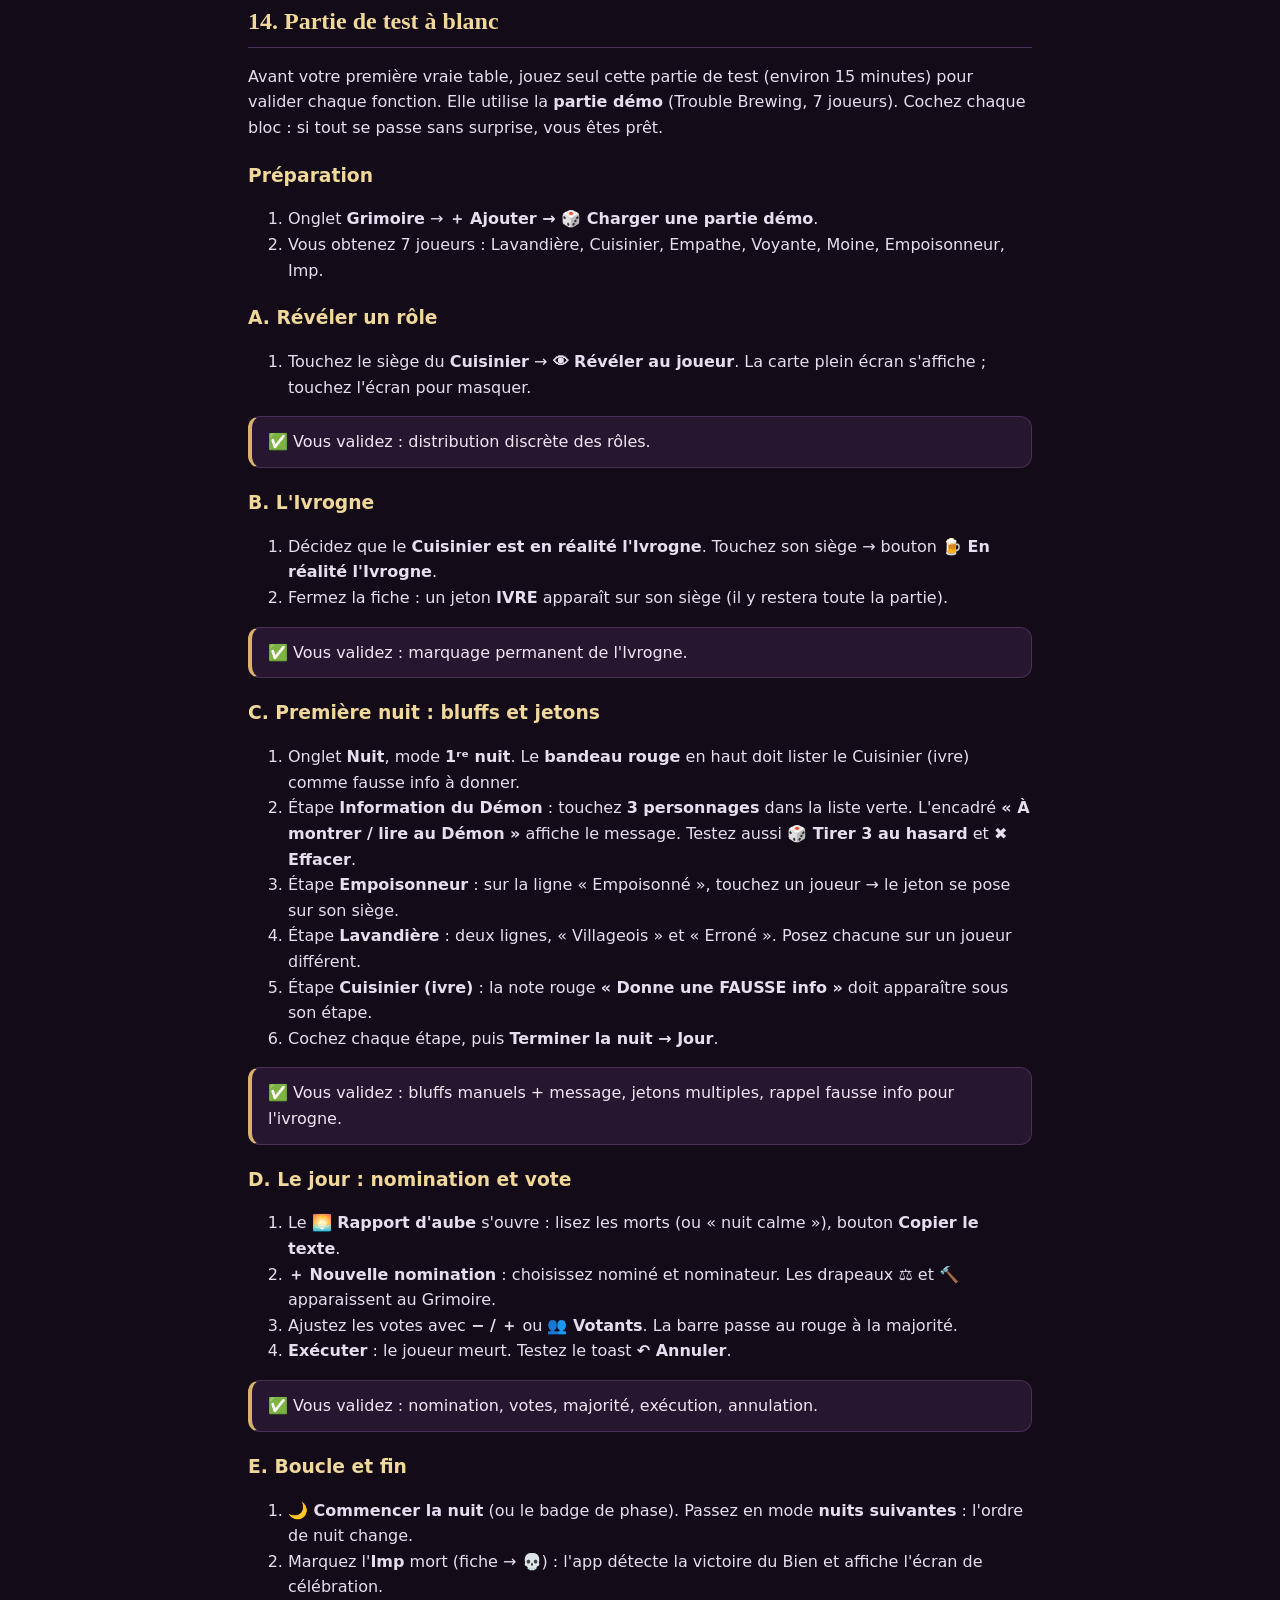
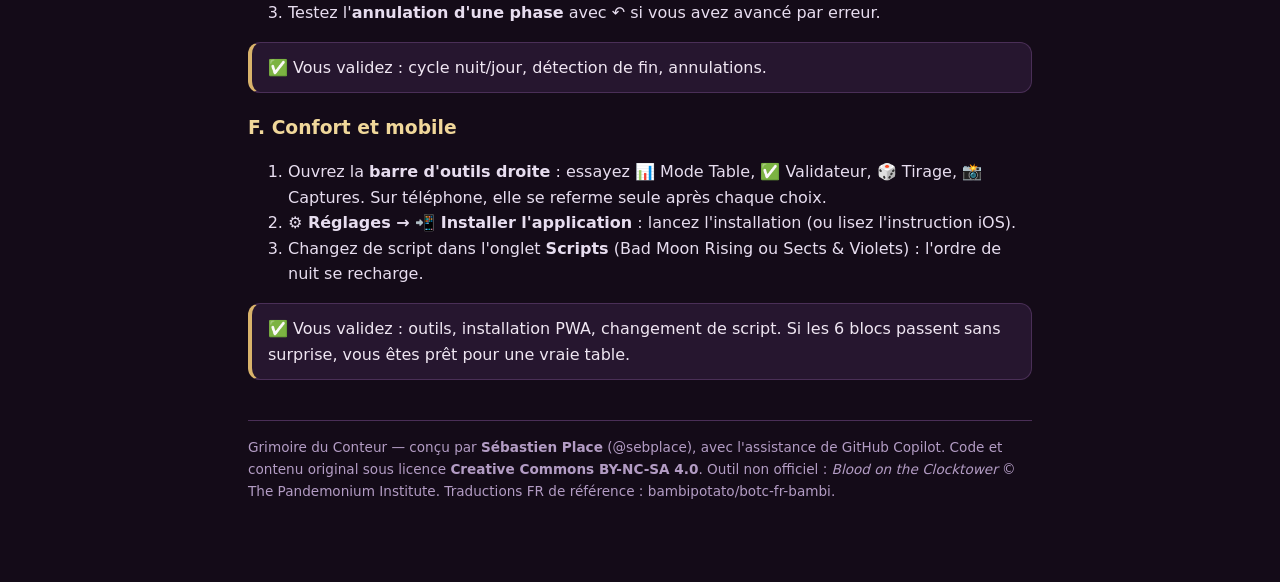
==== commit 59bbce62: "Guide MJ : ajout section 14 « Partie de test a blanc » (scenario pas a pas bilingue) Co-authored-by:" ====
--- a/guide.html
+++ b/guide.html
@@ -80,6 +80,7 @@
   <a href="#scripts"><span class="fr">11. Scripts & rôles</span><span class="en">11. Scripts & roles</span></a><br>
   <a href="#shortcuts"><span class="fr">12. Raccourcis</span><span class="en">12. Shortcuts</span></a><br>
   <a href="#tips"><span class="fr">13. Astuces & FAQ</span><span class="en">13. Tips & FAQ</span></a><br>
+  <a href="#testgame"><span class="fr">14. Partie de test à blanc</span><span class="en">14. Dry-run test game</span></a><br>
 </div>
 
 <h2 id="intro"><span class="fr">1. À quoi ça sert</span><span class="en">1. What it's for</span></h2>
@@ -205,6 +206,64 @@
 <p><b><span class="fr">J'ai fait une erreur.</span><span class="en">I made a mistake.</span></b> <span class="fr">Utilisez <b>↶ Annuler</b> / <b>↪ Rétablir</b>, ou les <b>captures par nuit</b>.</span><span class="en">Use <b>↶ Undo</b> / <b>↪ Redo</b>, or the <b>night snapshots</b>.</span></p>
 <p><b><span class="fr">Changer d'appareil en cours de partie ?</span><span class="en">Switch device mid-game?</span></b> <span class="fr">Réglages → <b>Exporter (JSON)</b>, puis <b>Importer (JSON)</b> sur l'autre appareil.</span><span class="en">Settings → <b>Export (JSON)</b>, then <b>Import (JSON)</b> on the other device.</span></p>
 
+<h2 id="testgame"><span class="fr">14. Partie de test à blanc</span><span class="en">14. Dry-run test game</span></h2>
+<p><span class="fr">Avant votre première vraie table, jouez seul cette partie de test (environ 15 minutes) pour valider chaque fonction. Elle utilise la <b>partie démo</b> (Trouble Brewing, 7 joueurs). Cochez chaque bloc : si tout se passe sans surprise, vous êtes prêt.</span><span class="en">Before your first real table, play this dry-run alone (about 15 minutes) to validate every feature. It uses the <b>demo game</b> (Trouble Brewing, 7 players). Tick each block: if everything goes smoothly, you are ready.</span></p>
+
+<h3><span class="fr">Préparation</span><span class="en">Preparation</span></h3>
+<ol>
+  <li><span class="fr">Onglet <b>Grimoire</b> → <b>＋ Ajouter → 🎲 Charger une partie démo</b>.</span><span class="en"><b>Grimoire</b> tab → <b>＋ Add → 🎲 Load a demo game</b>.</span></li>
+  <li><span class="fr">Vous obtenez 7 joueurs : Lavandière, Cuisinier, Empathe, Voyante, Moine, Empoisonneur, Imp.</span><span class="en">You get 7 players: Washerwoman, Chef, Empath, Fortune Teller, Monk, Poisoner, Imp.</span></li>
+</ol>
+
+<h3><span class="fr">A. Révéler un rôle</span><span class="en">A. Reveal a role</span></h3>
+<ol>
+  <li><span class="fr">Touchez le siège du <b>Cuisinier</b> → <b>👁 Révéler au joueur</b>. La carte plein écran s'affiche ; touchez l'écran pour masquer.</span><span class="en">Tap the <b>Chef</b> seat → <b>👁 Reveal to player</b>. The full-screen card appears; tap to hide.</span></li>
+</ol>
+<div class="card tip"><span class="fr">✅ Vous validez : distribution discrète des rôles.</span><span class="en">✅ You validate: private role hand-out.</span></div>
+
+<h3><span class="fr">B. L'Ivrogne</span><span class="en">B. The Drunk</span></h3>
+<ol>
+  <li><span class="fr">Décidez que le <b>Cuisinier est en réalité l'Ivrogne</b>. Touchez son siège → bouton <b>🍺 En réalité l'Ivrogne</b>.</span><span class="en">Decide the <b>Chef is actually the Drunk</b>. Tap the seat → <b>🍺 Actually the Drunk</b> button.</span></li>
+  <li><span class="fr">Fermez la fiche : un jeton <b>IVRE</b> apparaît sur son siège (il y restera toute la partie).</span><span class="en">Close the card: a <b>DRUNK</b> token appears on the seat (it stays all game).</span></li>
+</ol>
+<div class="card tip"><span class="fr">✅ Vous validez : marquage permanent de l'Ivrogne.</span><span class="en">✅ You validate: permanent Drunk marking.</span></div>
+
+<h3><span class="fr">C. Première nuit : bluffs et jetons</span><span class="en">C. First night: bluffs and tokens</span></h3>
+<ol>
+  <li><span class="fr">Onglet <b>Nuit</b>, mode <b>1ʳᵉ nuit</b>. Le <b>bandeau rouge</b> en haut doit lister le Cuisinier (ivre) comme fausse info à donner.</span><span class="en"><b>Night</b> tab, <b>first night</b> mode. The <b>red banner</b> on top must list the Chef (drunk) as false info to give.</span></li>
+  <li><span class="fr">Étape <b>Information du Démon</b> : touchez <b>3 personnages</b> dans la liste verte. L'encadré <b>« À montrer / lire au Démon »</b> affiche le message. Testez aussi <b>🎲 Tirer 3 au hasard</b> et <b>✖ Effacer</b>.</span><span class="en"><b>Demon information</b> step: tap <b>3 characters</b> in the green list. The <b>"Show / read to the Demon"</b> box shows the message. Also test <b>🎲 Draw 3 at random</b> and <b>✖ Clear</b>.</span></li>
+  <li><span class="fr">Étape <b>Empoisonneur</b> : sur la ligne « Empoisonné », touchez un joueur → le jeton se pose sur son siège.</span><span class="en"><b>Poisoner</b> step: on the "Poisoned" row, tap a player → the token lands on their seat.</span></li>
+  <li><span class="fr">Étape <b>Lavandière</b> : deux lignes, « Villageois » et « Erroné ». Posez chacune sur un joueur différent.</span><span class="en"><b>Washerwoman</b> step: two rows, "Townsfolk" and "Wrong". Place each on a different player.</span></li>
+  <li><span class="fr">Étape <b>Cuisinier (ivre)</b> : la note rouge <b>« Donne une FAUSSE info »</b> doit apparaître sous son étape.</span><span class="en"><b>Chef (drunk)</b> step: the red <b>"Give FALSE info"</b> note must appear under the step.</span></li>
+  <li><span class="fr">Cochez chaque étape, puis <b>Terminer la nuit → Jour</b>.</span><span class="en">Tick each step, then <b>End night → Day</b>.</span></li>
+</ol>
+<div class="card tip"><span class="fr">✅ Vous validez : bluffs manuels + message, jetons multiples, rappel fausse info pour l'ivrogne.</span><span class="en">✅ You validate: manual bluffs + message, multiple tokens, false-info reminder for the drunk.</span></div>
+
+<h3><span class="fr">D. Le jour : nomination et vote</span><span class="en">D. Day: nomination and vote</span></h3>
+<ol>
+  <li><span class="fr">Le <b>🌅 Rapport d'aube</b> s'ouvre : lisez les morts (ou « nuit calme »), bouton <b>Copier le texte</b>.</span><span class="en">The <b>🌅 Dawn report</b> opens: read the deaths (or "calm night"), <b>Copy text</b> button.</span></li>
+  <li><span class="fr"><b>＋ Nouvelle nomination</b> : choisissez nominé et nominateur. Les drapeaux ⚖️ et 🔨 apparaissent au Grimoire.</span><span class="en"><b>＋ New nomination</b>: pick nominee and nominator. Flags ⚖️ and 🔨 appear on the grimoire.</span></li>
+  <li><span class="fr">Ajustez les votes avec <b>− / ＋</b> ou <b>👥 Votants</b>. La barre passe au rouge à la majorité.</span><span class="en">Adjust votes with <b>− / ＋</b> or <b>👥 Voters</b>. The bar turns red at majority.</span></li>
+  <li><span class="fr"><b>Exécuter</b> : le joueur meurt. Testez le toast <b>↶ Annuler</b>.</span><span class="en"><b>Execute</b>: the player dies. Test the <b>↶ Undo</b> toast.</span></li>
+</ol>
+<div class="card tip"><span class="fr">✅ Vous validez : nomination, votes, majorité, exécution, annulation.</span><span class="en">✅ You validate: nomination, votes, majority, execution, undo.</span></div>
+
+<h3><span class="fr">E. Boucle et fin</span><span class="en">E. Loop and end</span></h3>
+<ol>
+  <li><span class="fr"><b>🌙 Commencer la nuit</b> (ou le badge de phase). Passez en mode <b>nuits suivantes</b> : l'ordre de nuit change.</span><span class="en"><b>🌙 Start night</b> (or the phase badge). Switch to <b>other nights</b> mode: the order changes.</span></li>
+  <li><span class="fr">Marquez l'<b>Imp</b> mort (fiche → 💀) : l'app détecte la victoire du Bien et affiche l'écran de célébration.</span><span class="en">Mark the <b>Imp</b> dead (card → 💀): the app detects Good's win and shows the celebration screen.</span></li>
+  <li><span class="fr">Testez l'<b>annulation d'une phase</b> avec ↶ si vous avez avancé par erreur.</span><span class="en">Test <b>phase undo</b> with ↶ if you advanced by mistake.</span></li>
+</ol>
+<div class="card tip"><span class="fr">✅ Vous validez : cycle nuit/jour, détection de fin, annulations.</span><span class="en">✅ You validate: night/day loop, end detection, undos.</span></div>
+
+<h3><span class="fr">F. Confort et mobile</span><span class="en">F. Comfort and mobile</span></h3>
+<ol>
+  <li><span class="fr">Ouvrez la <b>barre d'outils droite</b> : essayez 📊 Mode Table, ✅ Validateur, 🎲 Tirage, 📸 Captures. Sur téléphone, elle se referme seule après chaque choix.</span><span class="en">Open the <b>right toolbar</b>: try 📊 Table mode, ✅ Validator, 🎲 Random, 📸 Snapshots. On phones it auto-closes after each choice.</span></li>
+  <li><span class="fr"><b>⚙ Réglages → 📲 Installer l'application</b> : lancez l'installation (ou lisez l'instruction iOS).</span><span class="en"><b>⚙ Settings → 📲 Install the app</b>: run the install (or read the iOS instruction).</span></li>
+  <li><span class="fr">Changez de script dans l'onglet <b>Scripts</b> (Bad Moon Rising ou Sects & Violets) : l'ordre de nuit se recharge.</span><span class="en">Switch script in the <b>Scripts</b> tab (Bad Moon Rising or Sects & Violets): the night order reloads.</span></li>
+</ol>
+<div class="card tip"><span class="fr">✅ Vous validez : outils, installation PWA, changement de script. Si les 6 blocs passent sans surprise, vous êtes prêt pour une vraie table.</span><span class="en">✅ You validate: tools, PWA install, script switching. If all 6 blocks pass smoothly, you are ready for a real table.</span></div>
+
 <footer>
   <span class="fr">Grimoire du Conteur — conçu par <b>Sébastien Place</b> (@sebplace), avec l'assistance de GitHub Copilot. Code et contenu original sous licence <b>Creative Commons BY-NC-SA 4.0</b>. Outil non officiel : <i>Blood on the Clocktower</i> © The Pandemonium Institute. Traductions FR de référence : bambipotato/botc-fr-bambi.</span>
   <span class="en">Storyteller's Grimoire — designed by <b>Sébastien Place</b> (@sebplace), with GitHub Copilot assistance. Original code and content licensed under <b>Creative Commons BY-NC-SA 4.0</b>. Unofficial tool: <i>Blood on the Clocktower</i> © The Pandemonium Institute. Reference FR translations: bambipotato/botc-fr-bambi.</span>
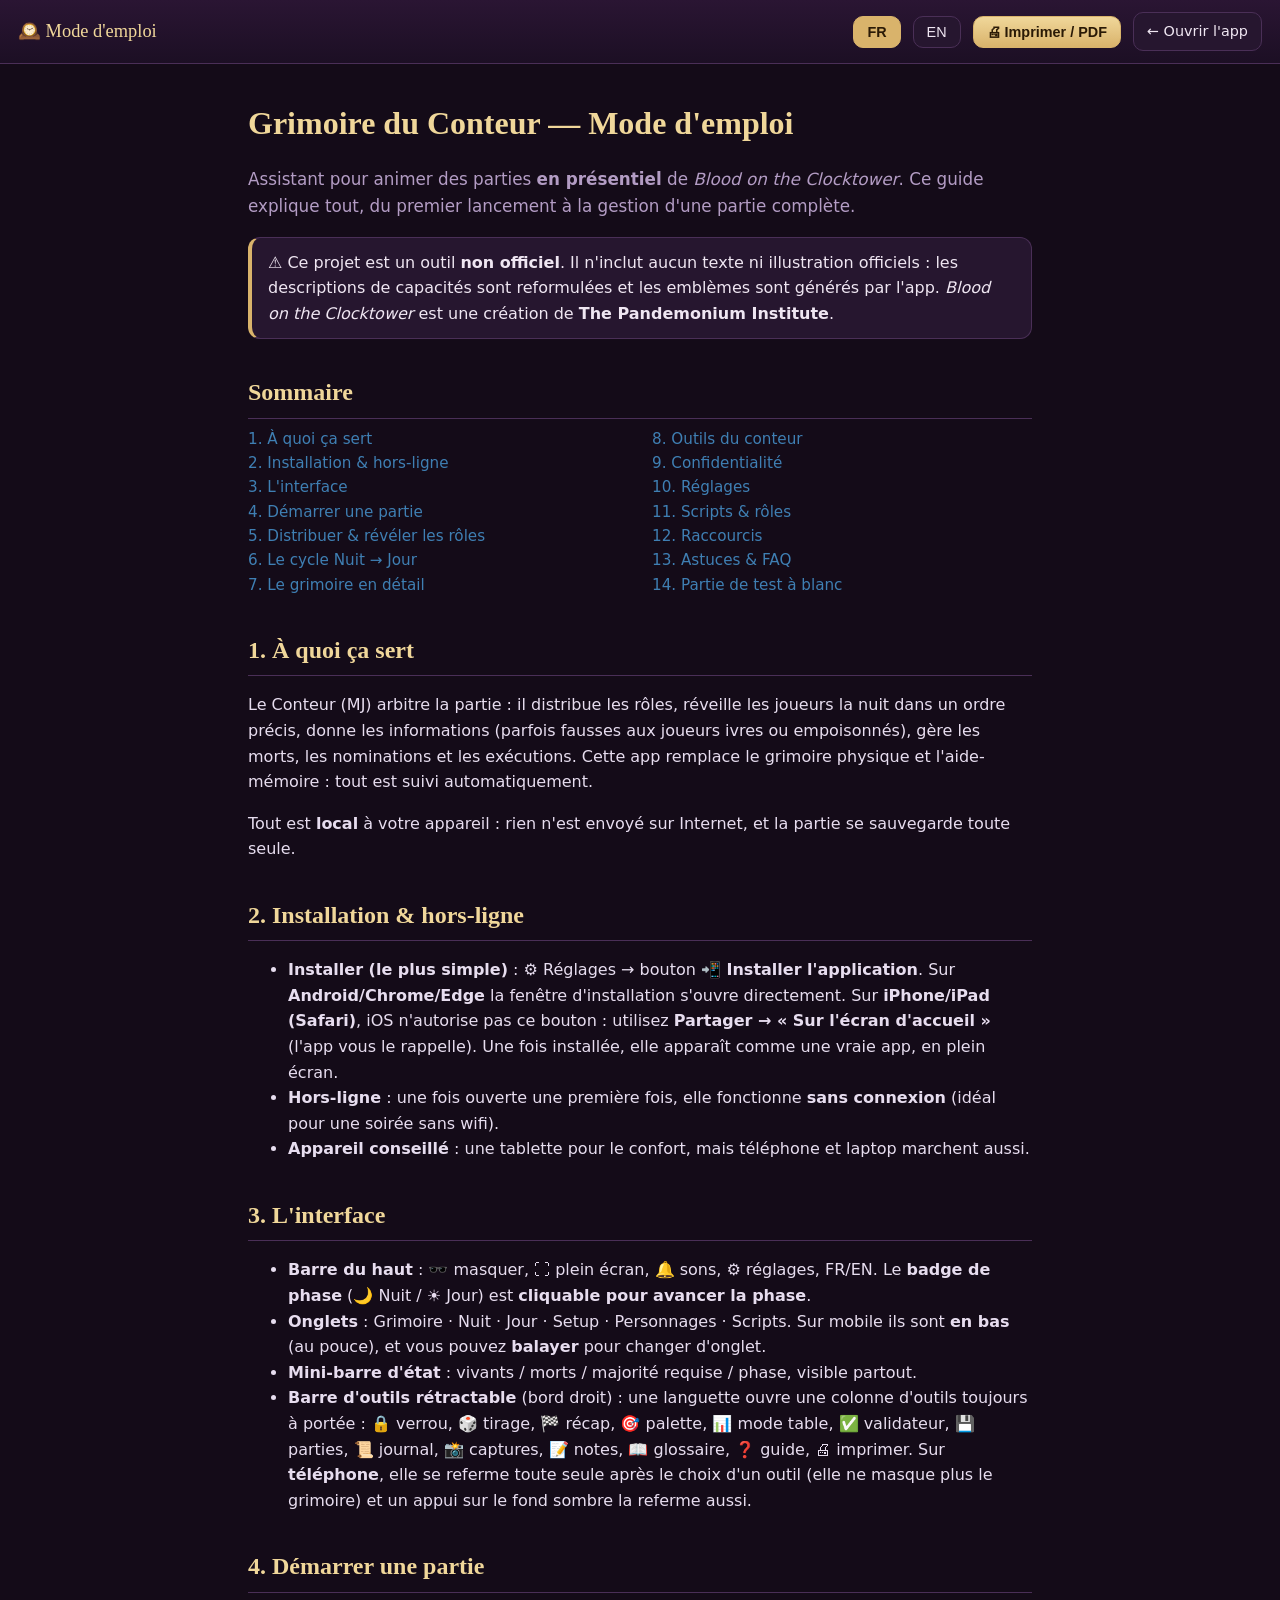
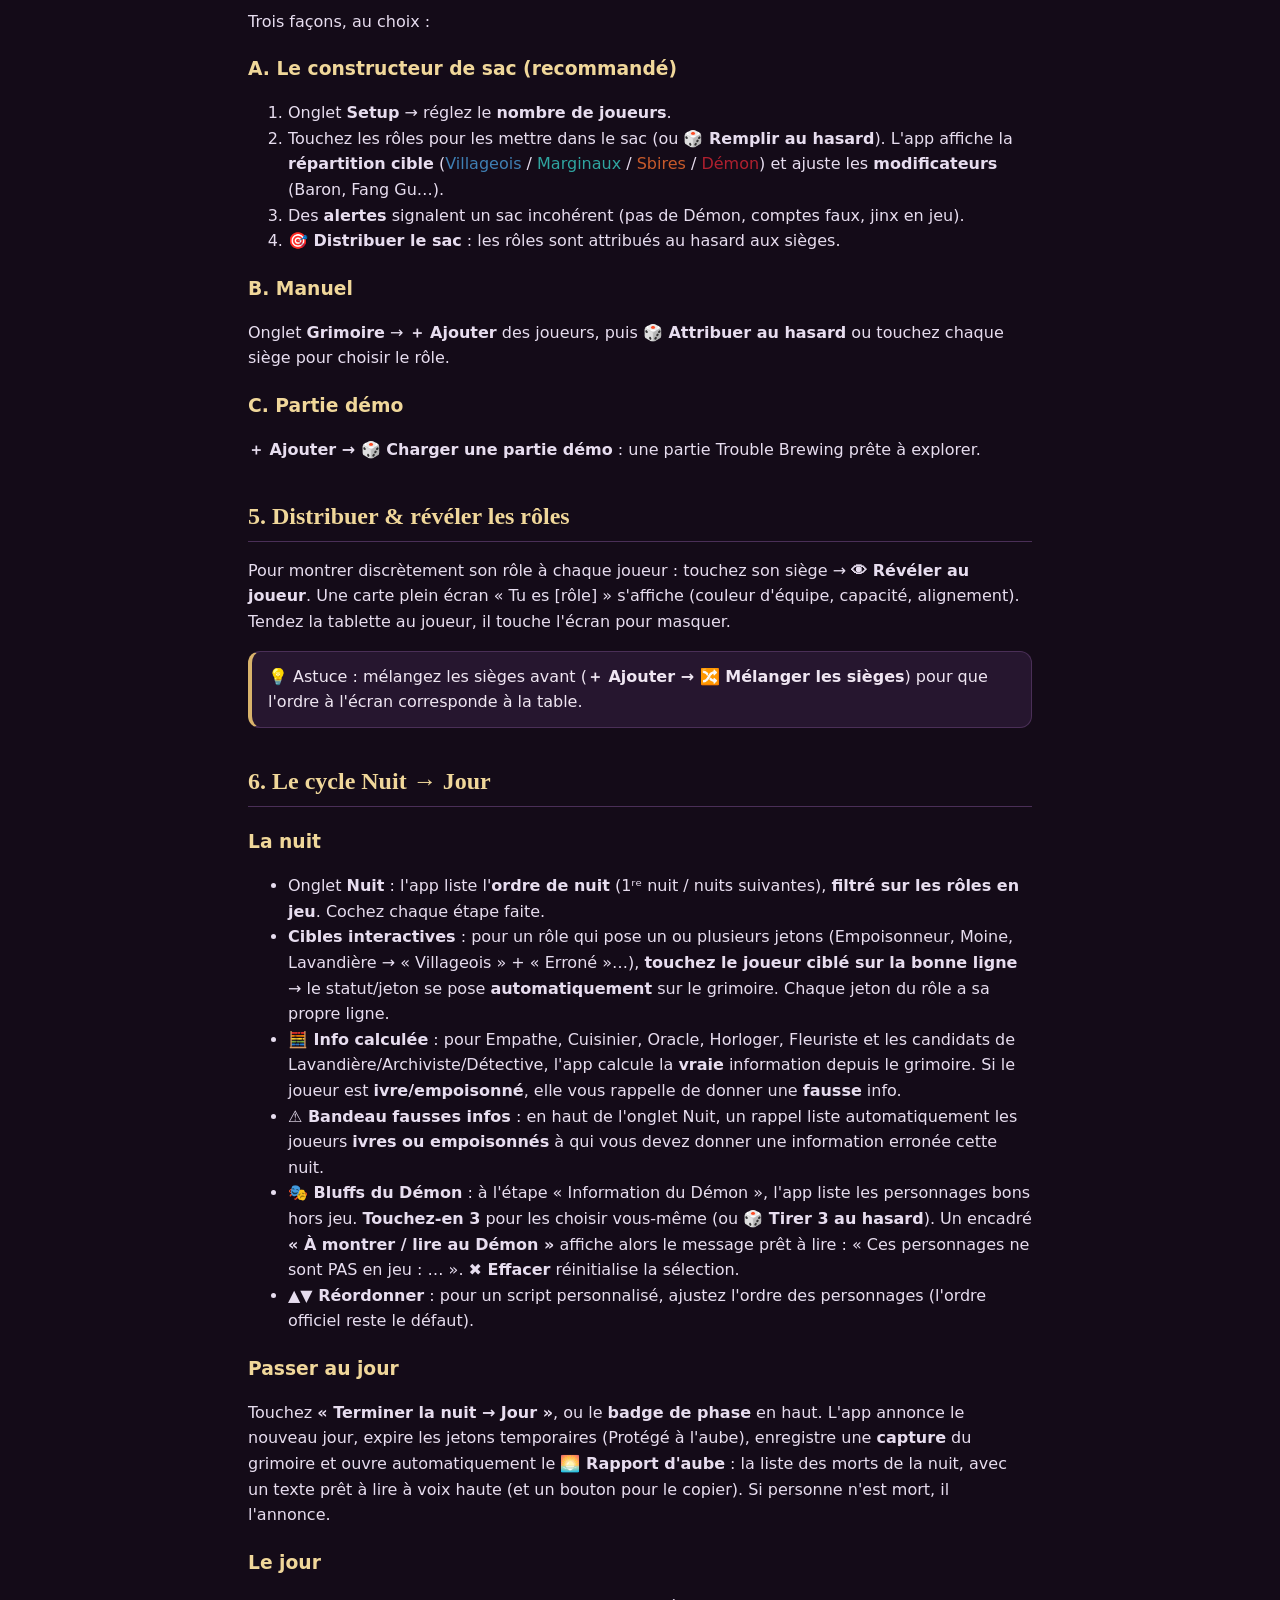
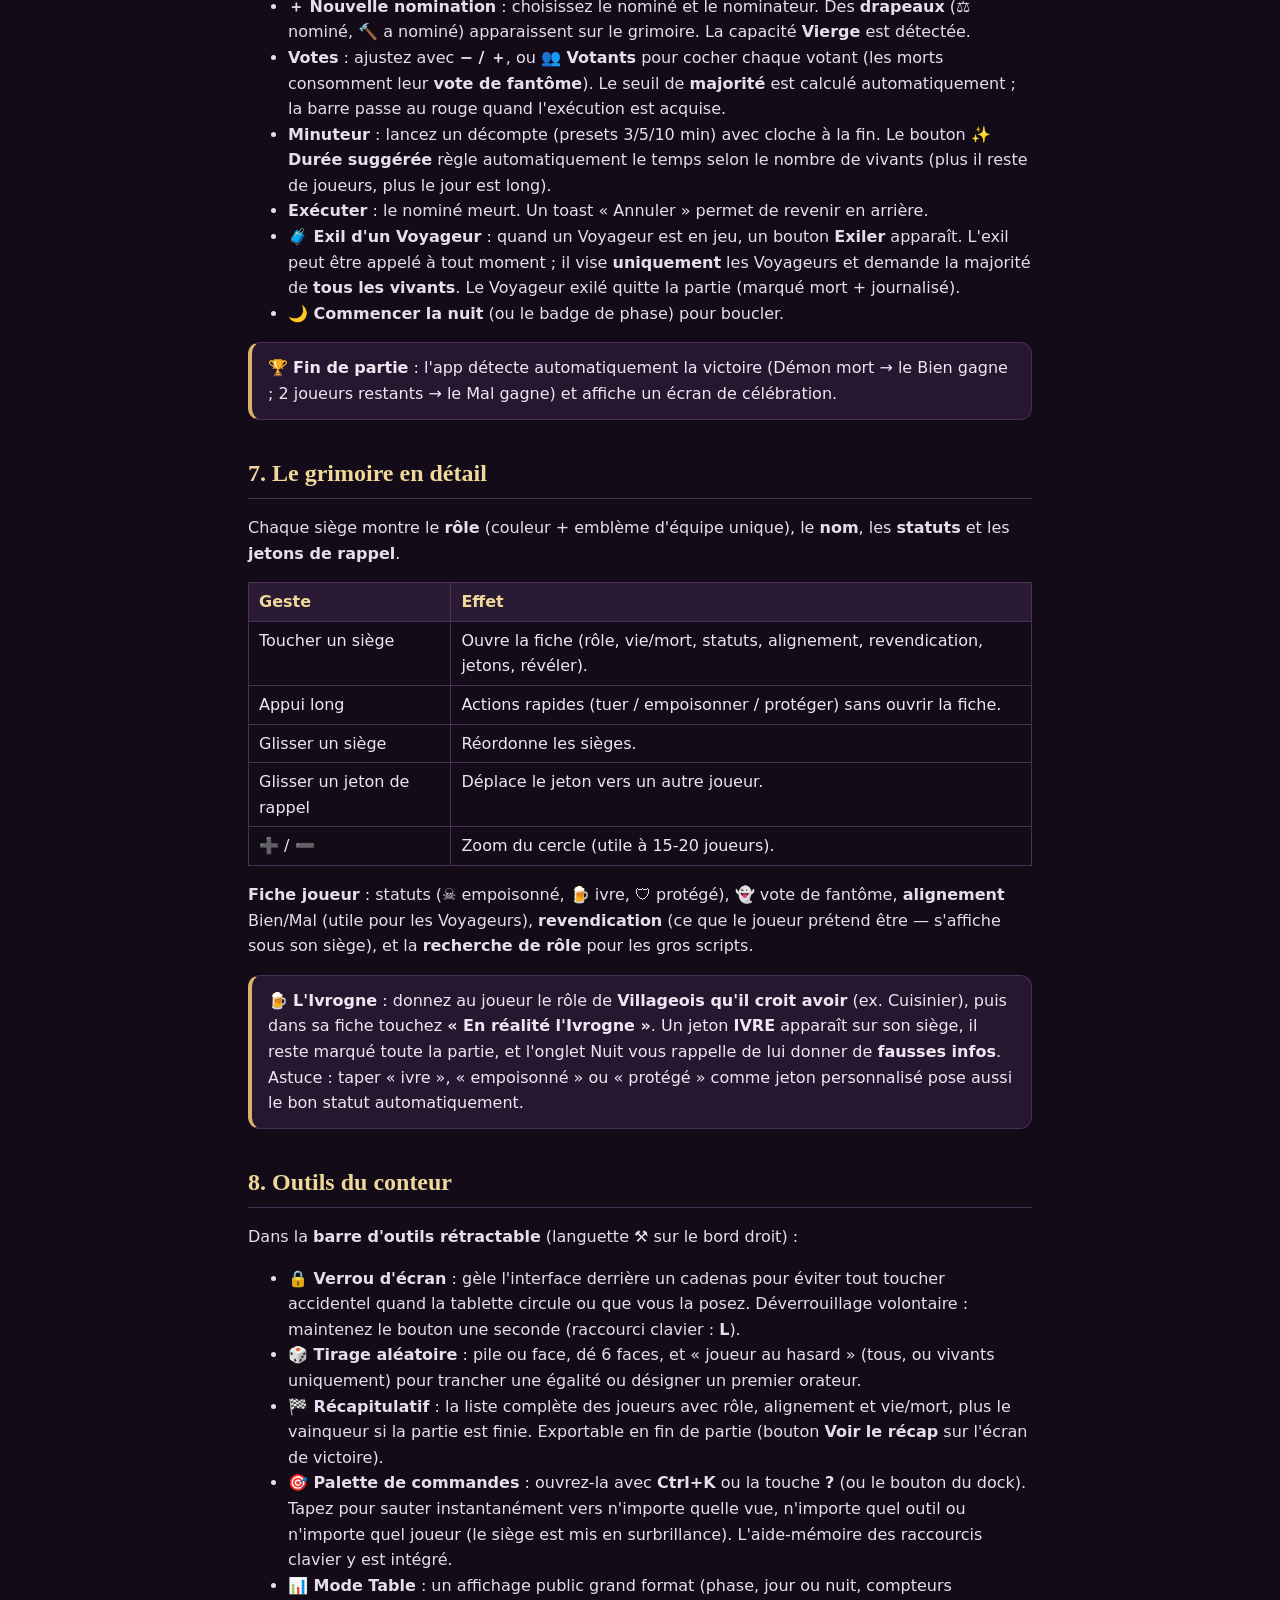
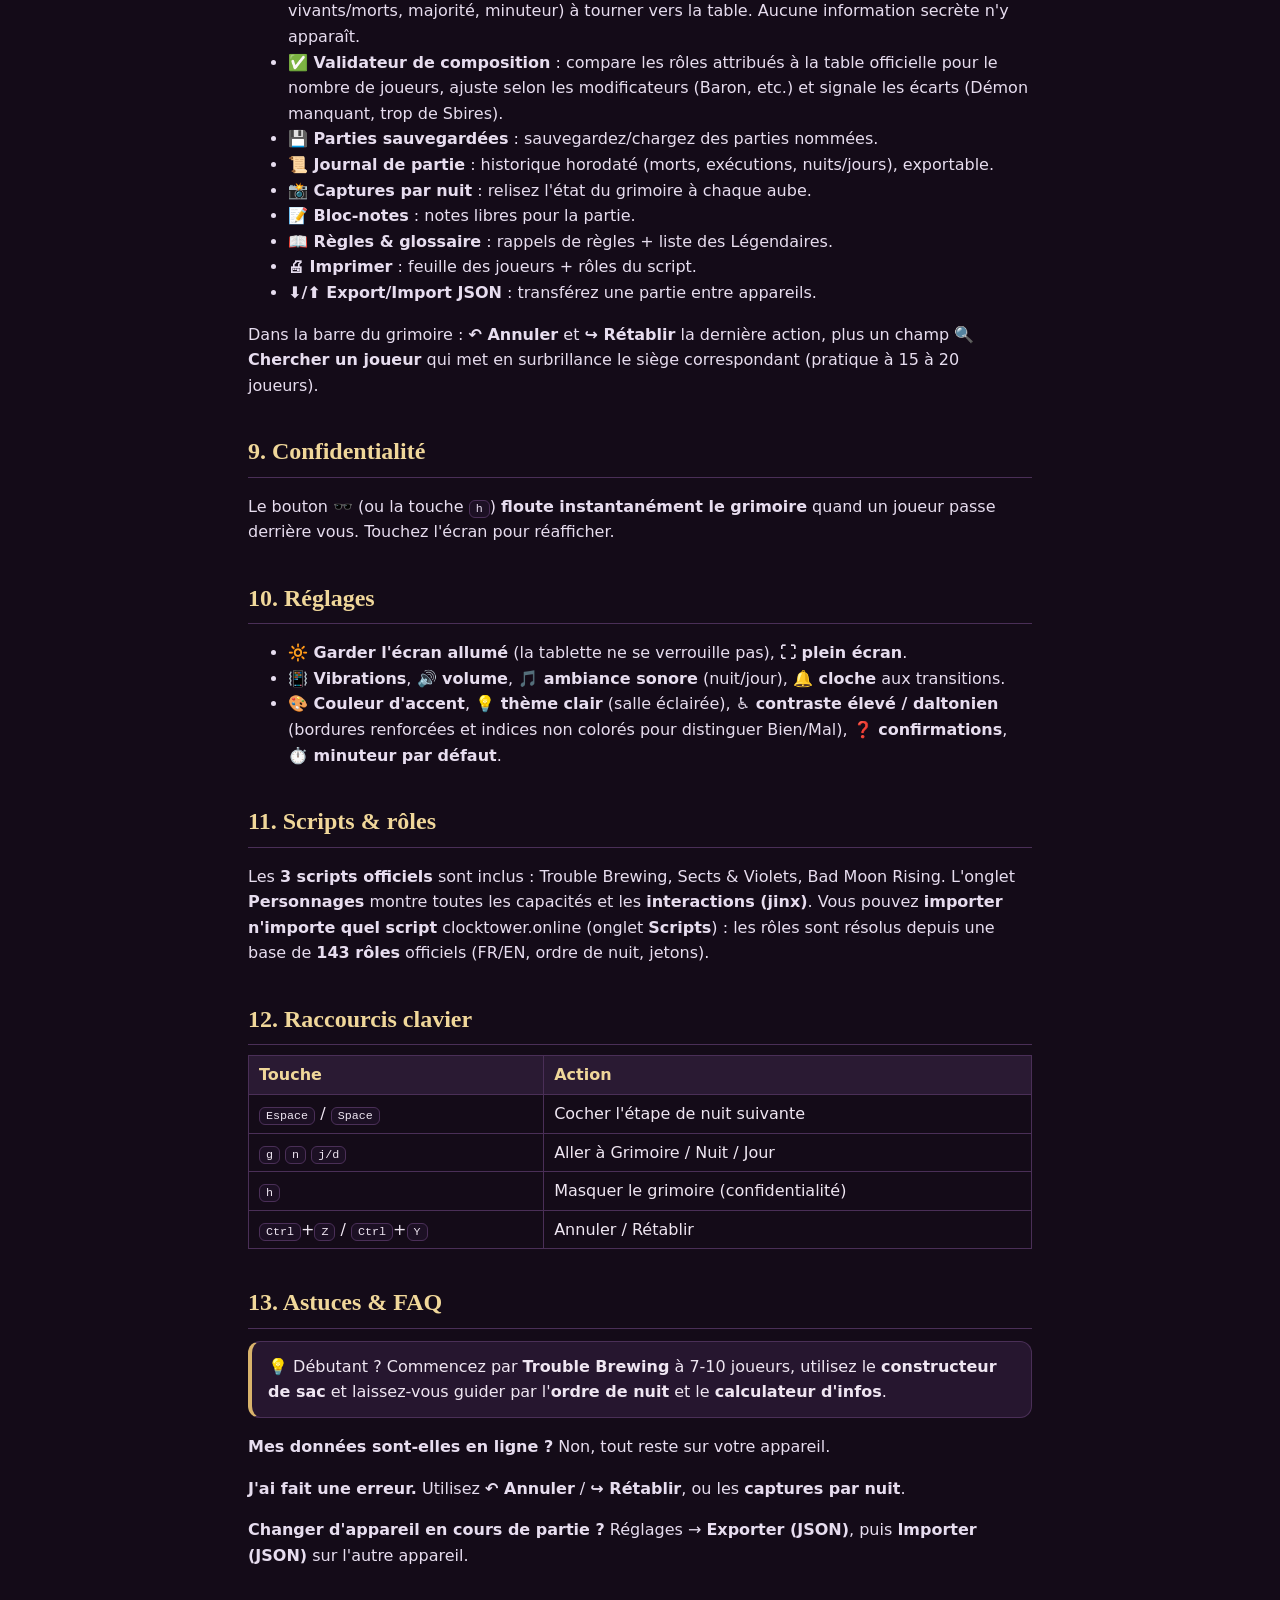
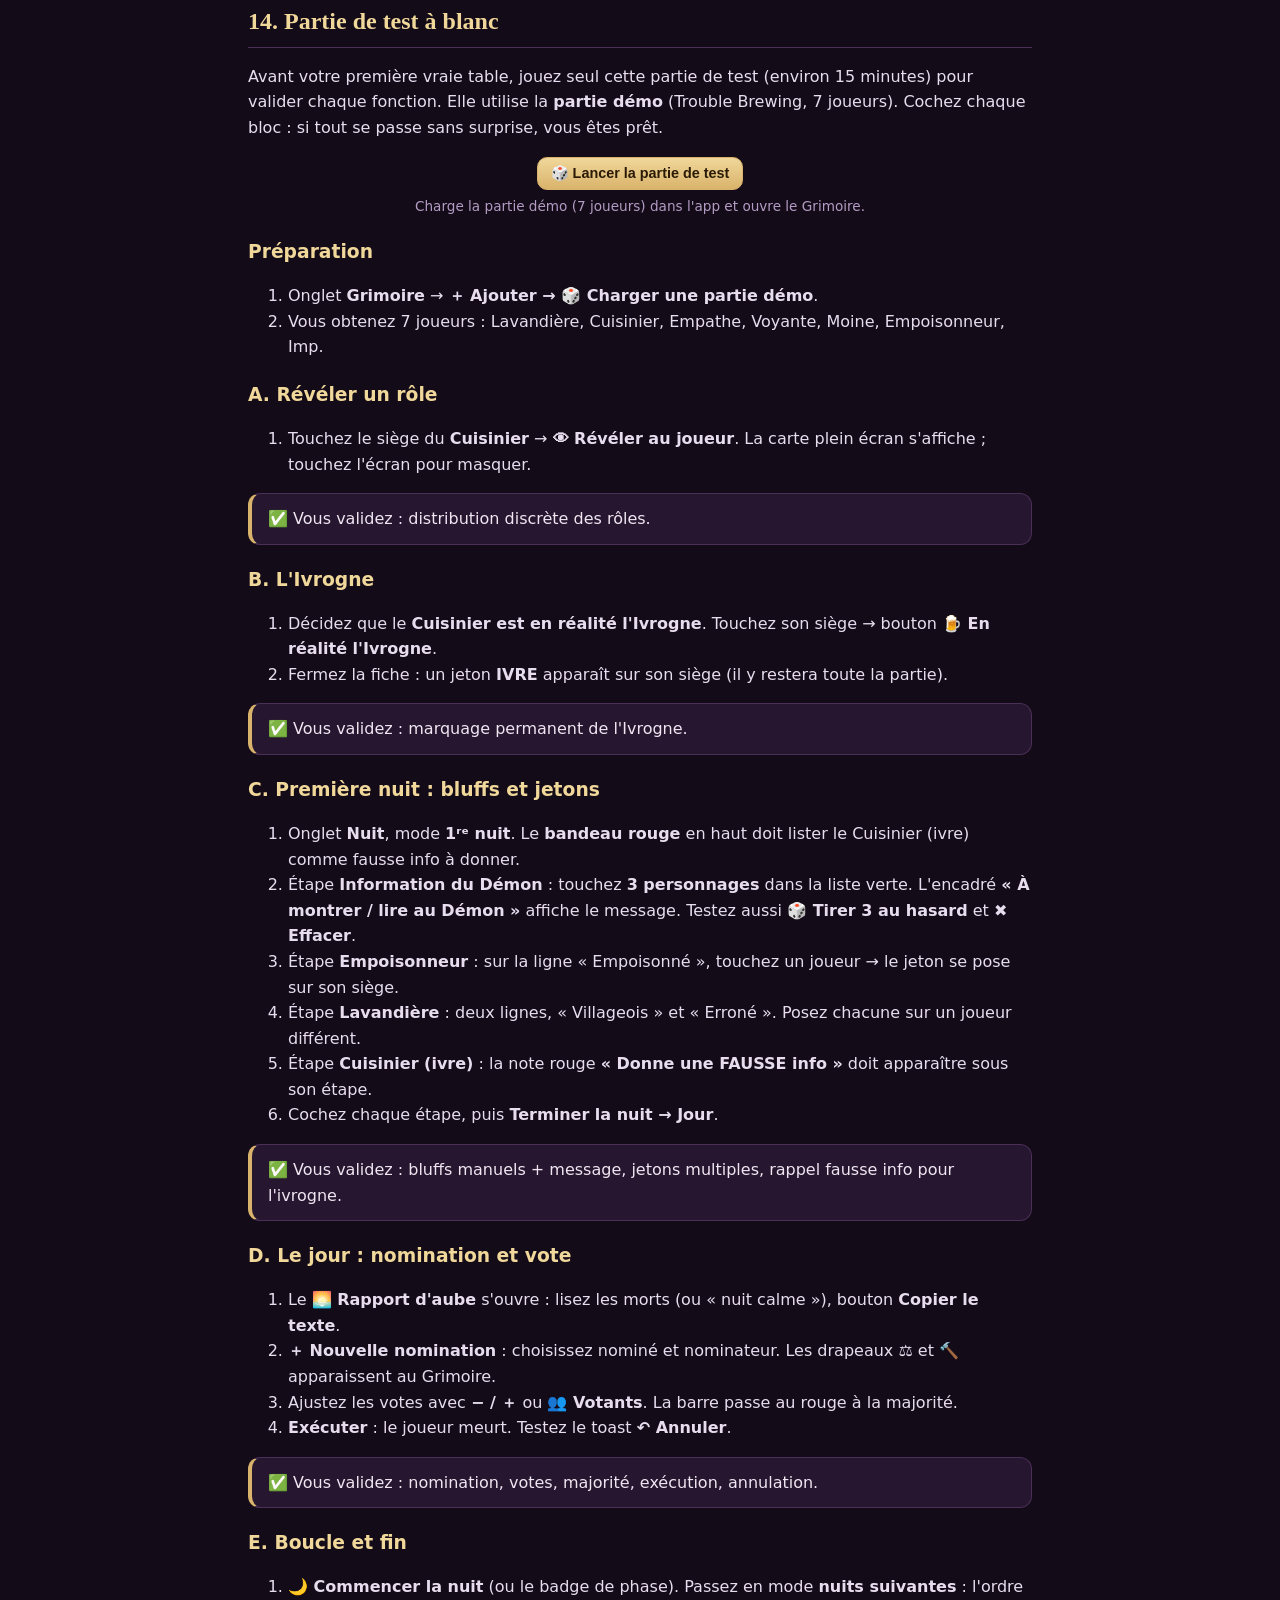
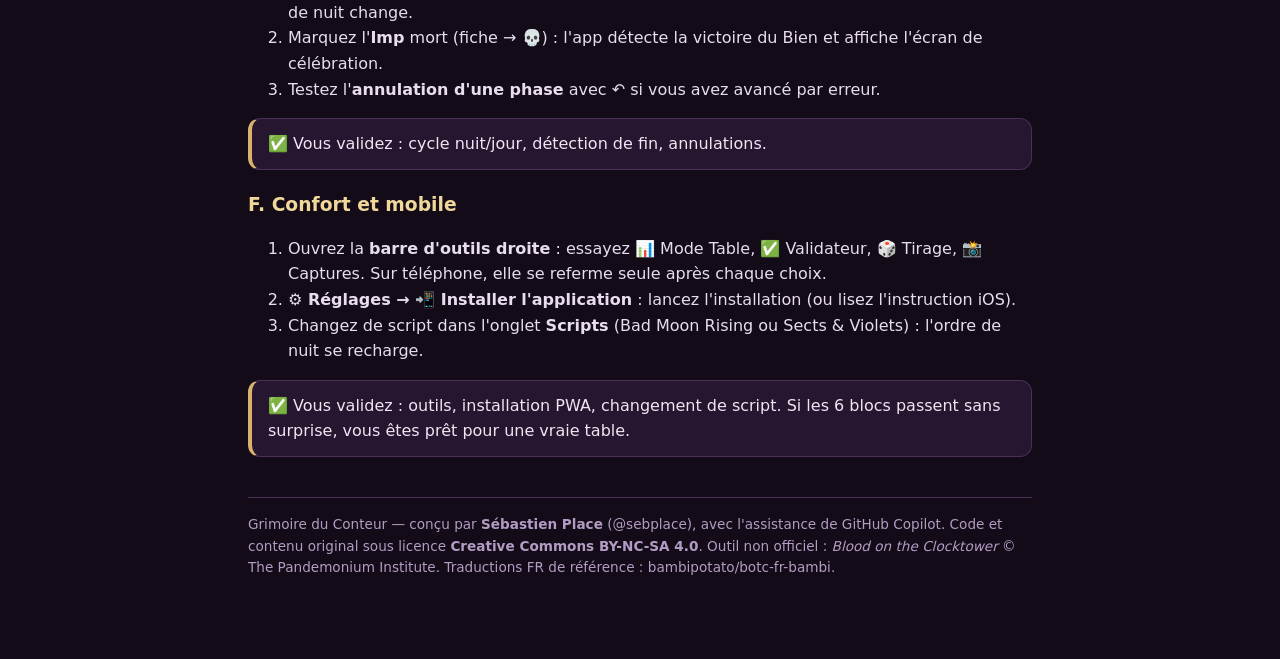
==== commit e47d1821: "Bouton « Lancer la partie de test » (guide -> demo + Grimoire) - startTestGame() charge la demo et a" ====
--- a/guide.html
+++ b/guide.html
@@ -209,6 +209,9 @@
 <h2 id="testgame"><span class="fr">14. Partie de test à blanc</span><span class="en">14. Dry-run test game</span></h2>
 <p><span class="fr">Avant votre première vraie table, jouez seul cette partie de test (environ 15 minutes) pour valider chaque fonction. Elle utilise la <b>partie démo</b> (Trouble Brewing, 7 joueurs). Cochez chaque bloc : si tout se passe sans surprise, vous êtes prêt.</span><span class="en">Before your first real table, play this dry-run alone (about 15 minutes) to validate every feature. It uses the <b>demo game</b> (Trouble Brewing, 7 players). Tick each block: if everything goes smoothly, you are ready.</span></p>
 
+<p style="text-align:center;margin:16px 0 6px"><button class="btn gold" id="btn-testgame">🎲 <span class="fr">Lancer la partie de test</span><span class="en">Launch the test game</span></button></p>
+<p style="text-align:center;font-size:.85rem;color:var(--muted);margin-top:0"><span class="fr">Charge la partie démo (7 joueurs) dans l'app et ouvre le Grimoire.</span><span class="en">Loads the demo game (7 players) in the app and opens the Grimoire.</span></p>
+
 <h3><span class="fr">Préparation</span><span class="en">Preparation</span></h3>
 <ol>
   <li><span class="fr">Onglet <b>Grimoire</b> → <b>＋ Ajouter → 🎲 Charger une partie démo</b>.</span><span class="en"><b>Grimoire</b> tab → <b>＋ Add → 🎲 Load a demo game</b>.</span></li>
@@ -276,6 +279,15 @@
   document.getElementById("b-fr").onclick = ()=>setLang("fr");
   document.getElementById("b-en").onclick = ()=>setLang("en");
   document.getElementById("b-print").onclick = ()=>window.print();
+  var tg = document.getElementById("btn-testgame");
+  if (tg) tg.onclick = function(){
+    try {
+      if (window.opener && !window.opener.closed && typeof window.opener.startTestGame === "function") {
+        window.opener.startTestGame(); window.opener.focus(); return;
+      }
+    } catch(e){}
+    location.href = "index.html?test=1";
+  };
   var qs = new URLSearchParams(location.search).get("lang");
   var saved = null; try{ saved = localStorage.getItem("guide-lang"); }catch(e){}
   setLang(qs || saved || "fr");
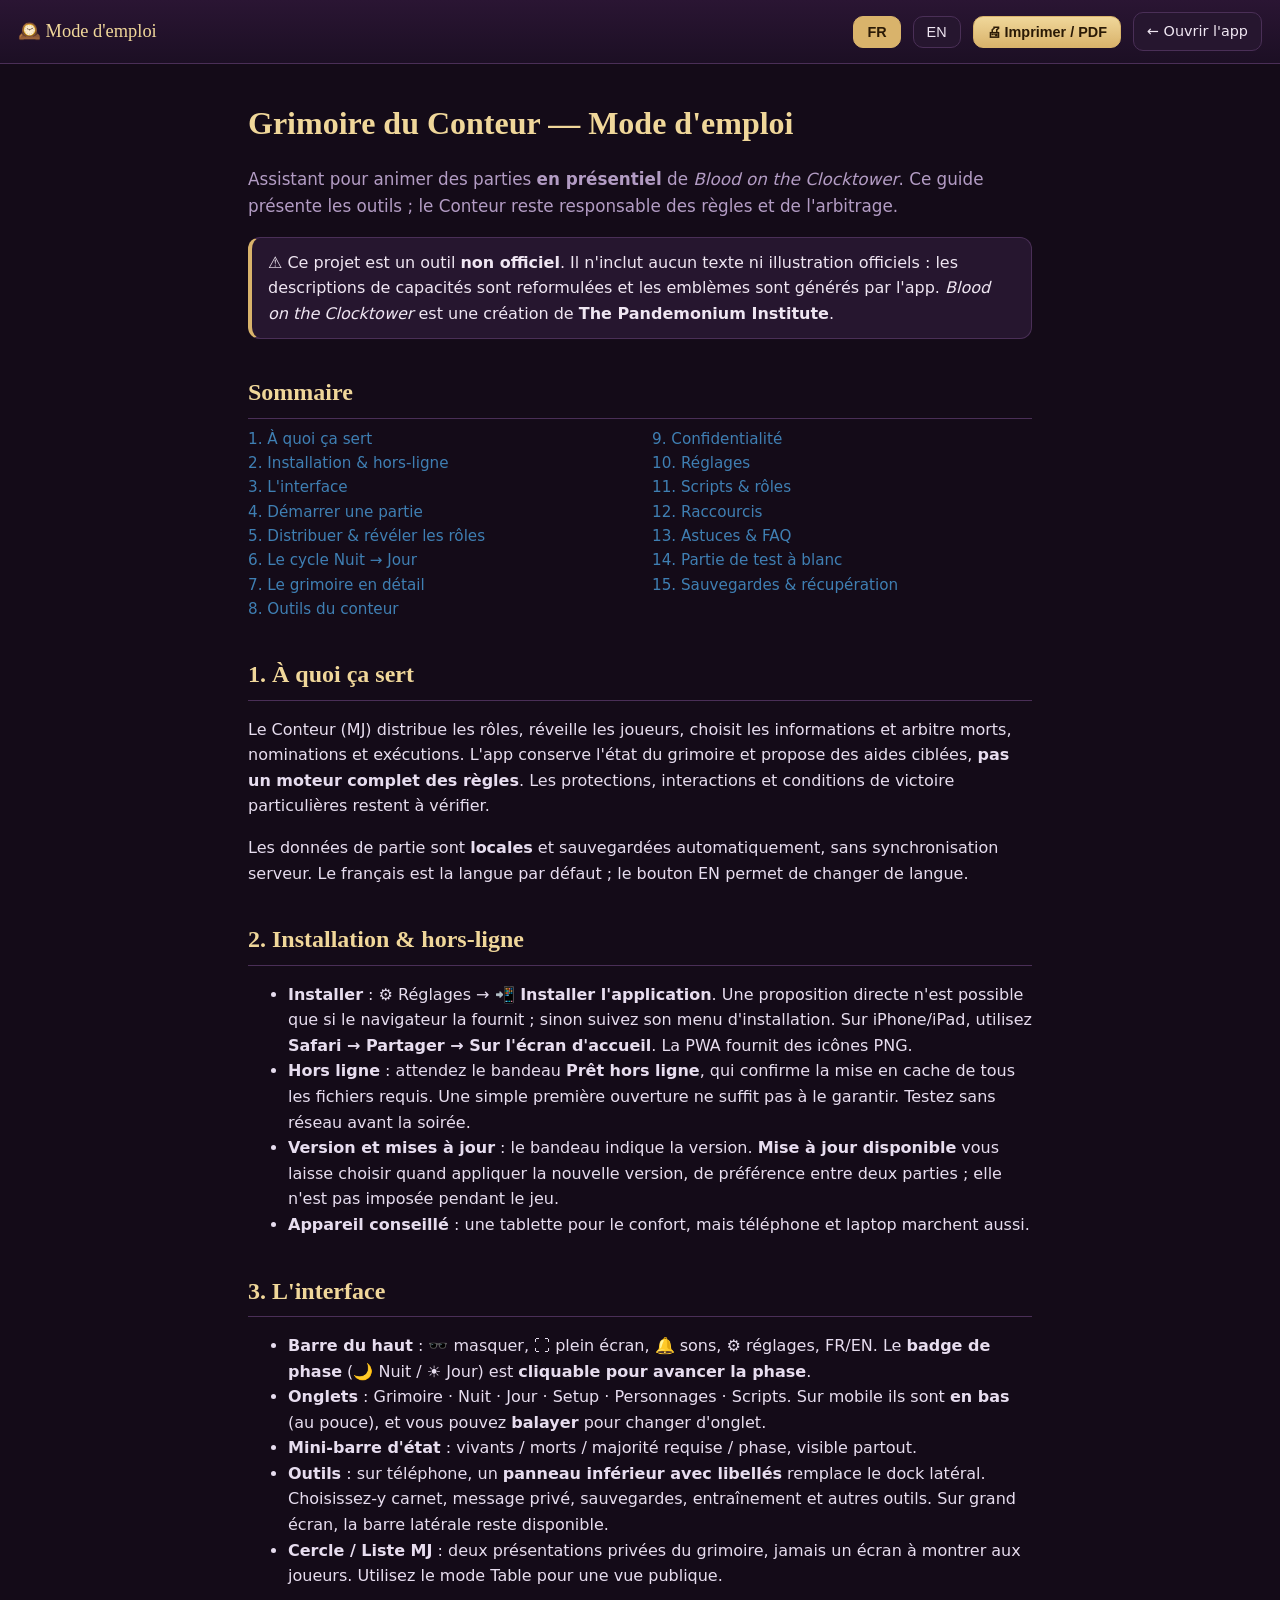
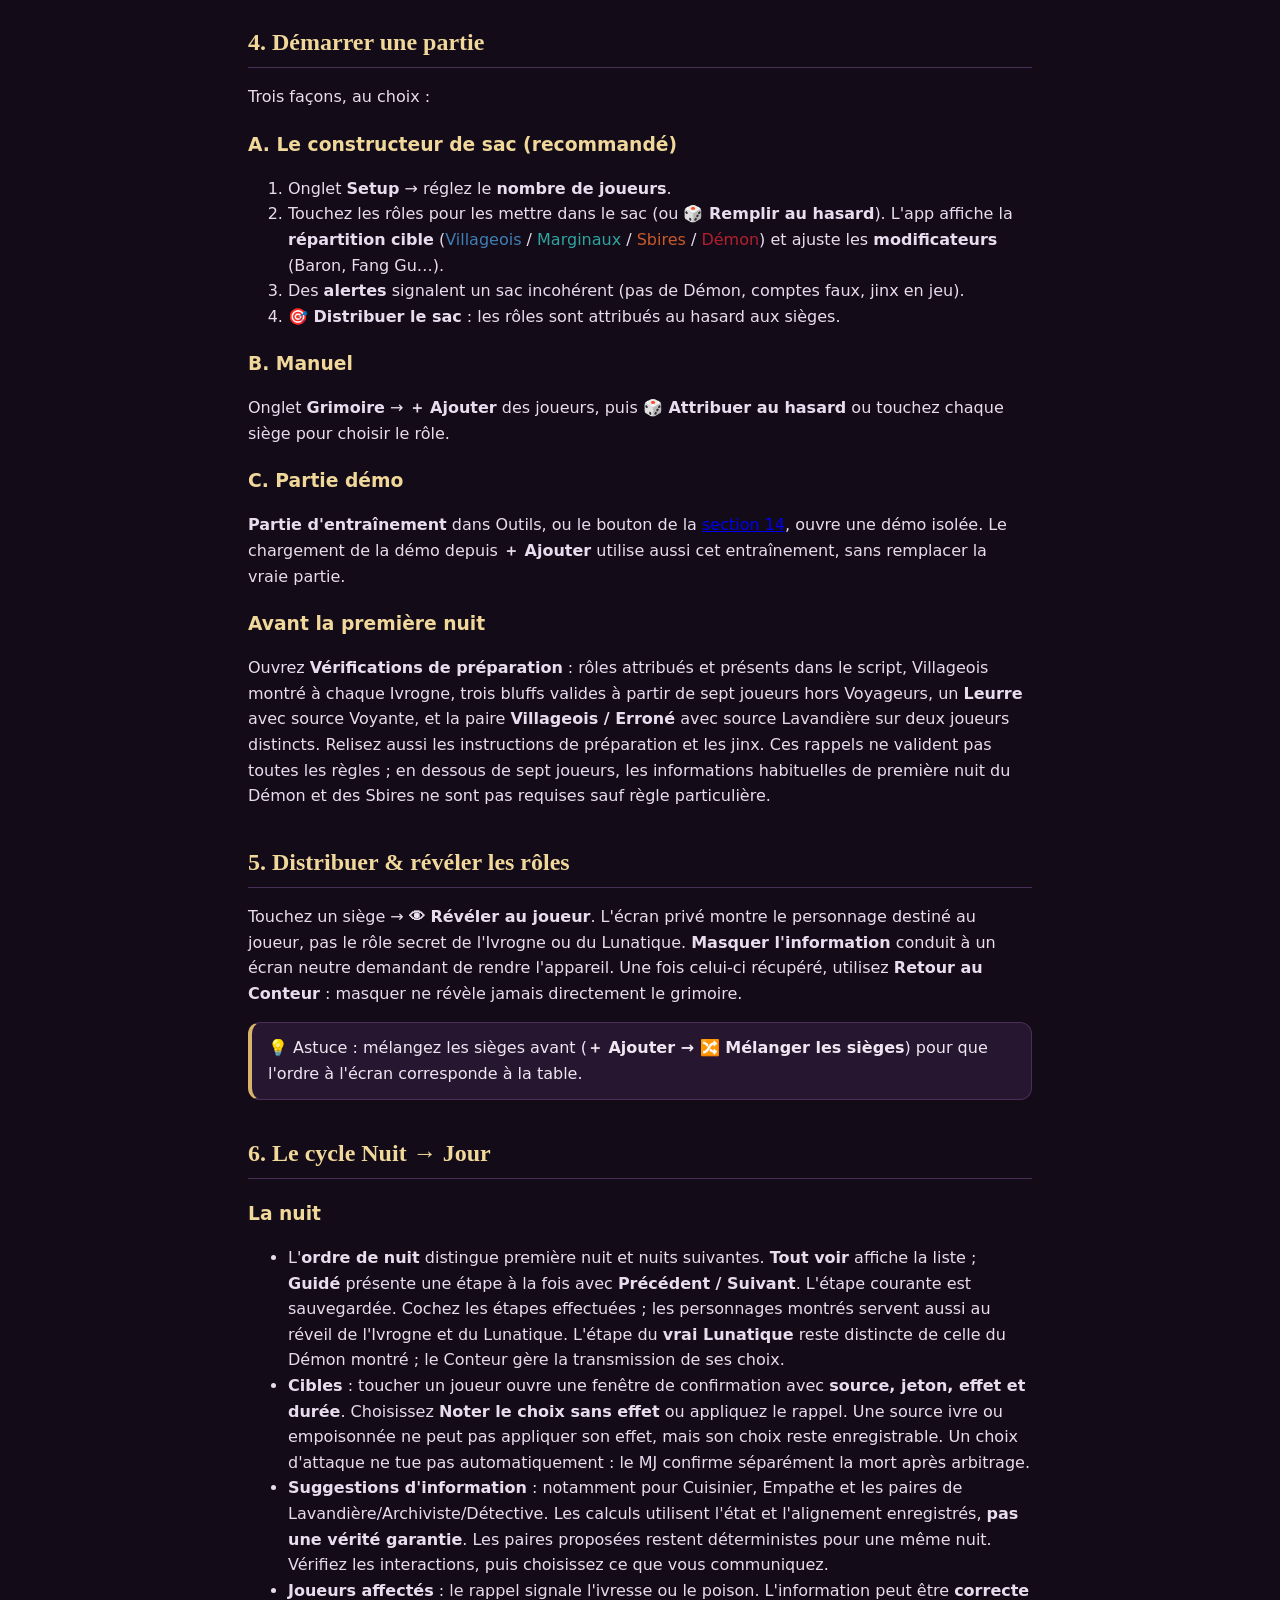
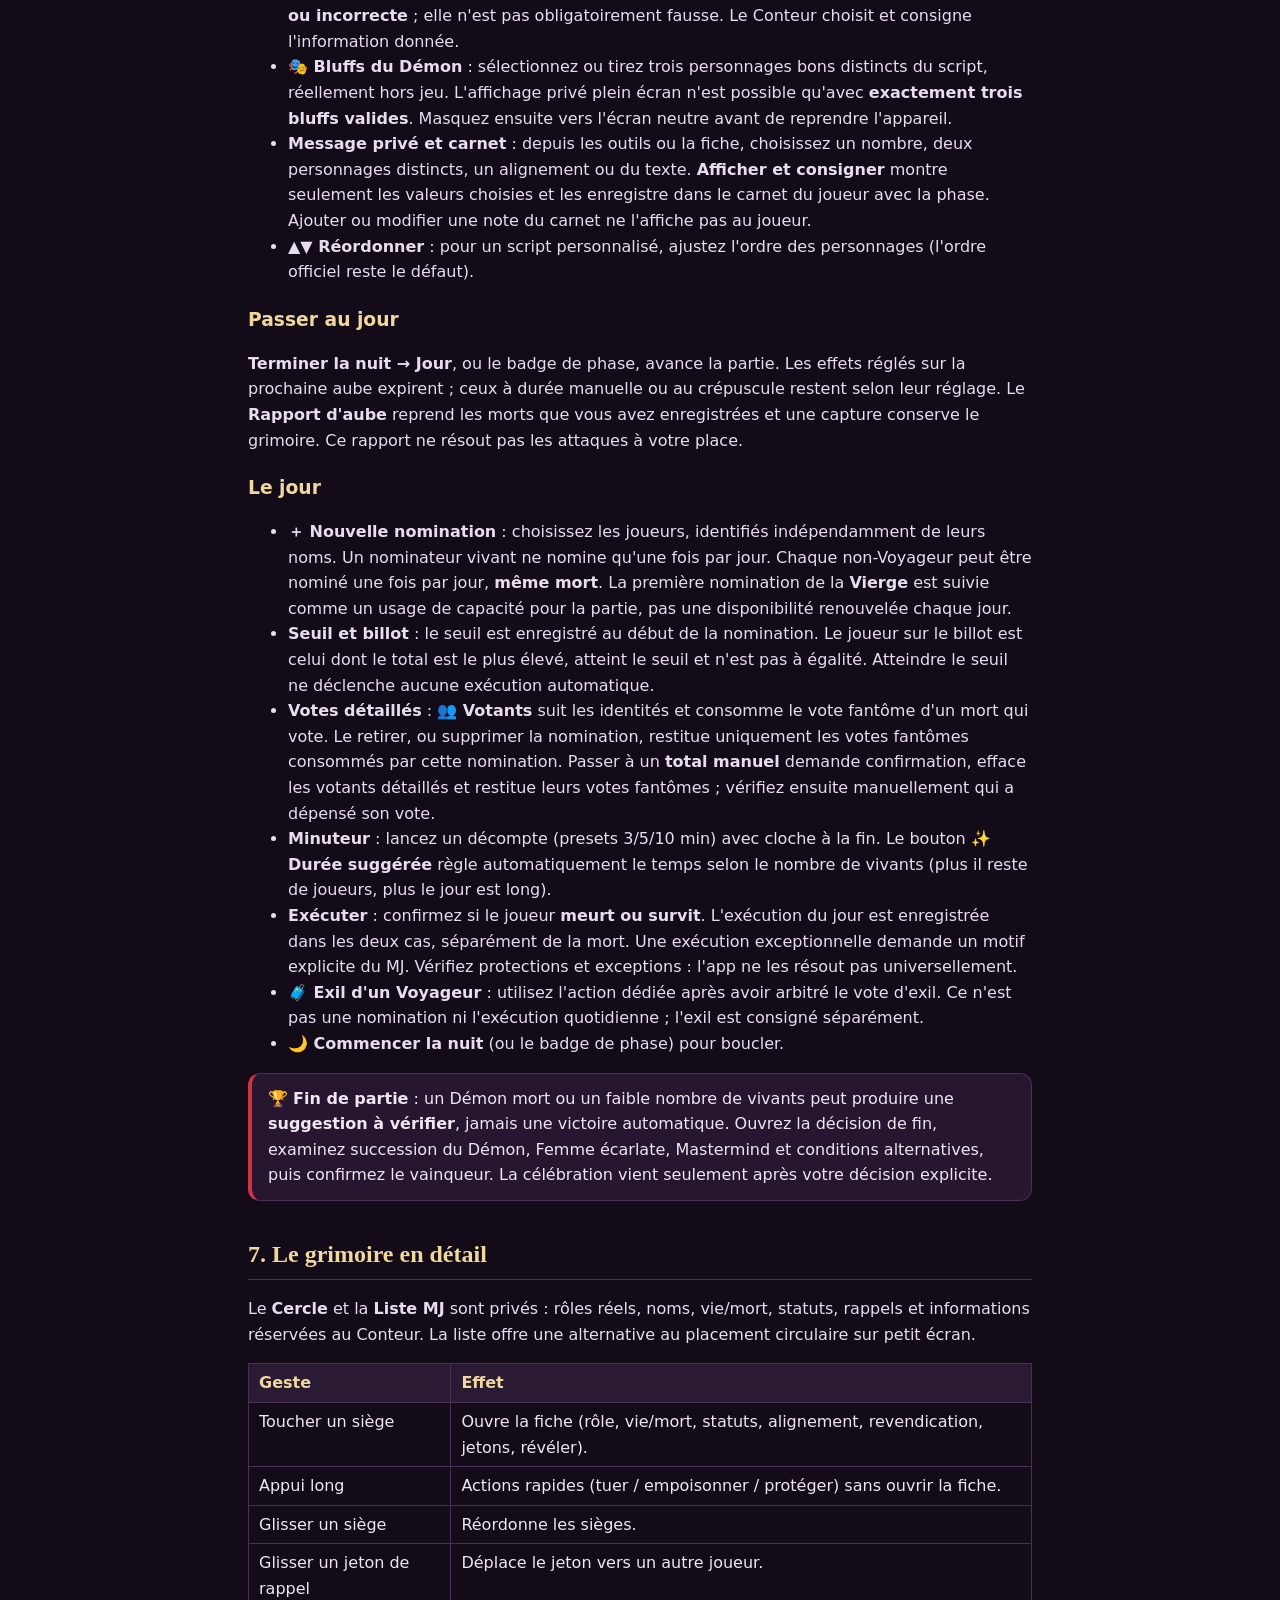
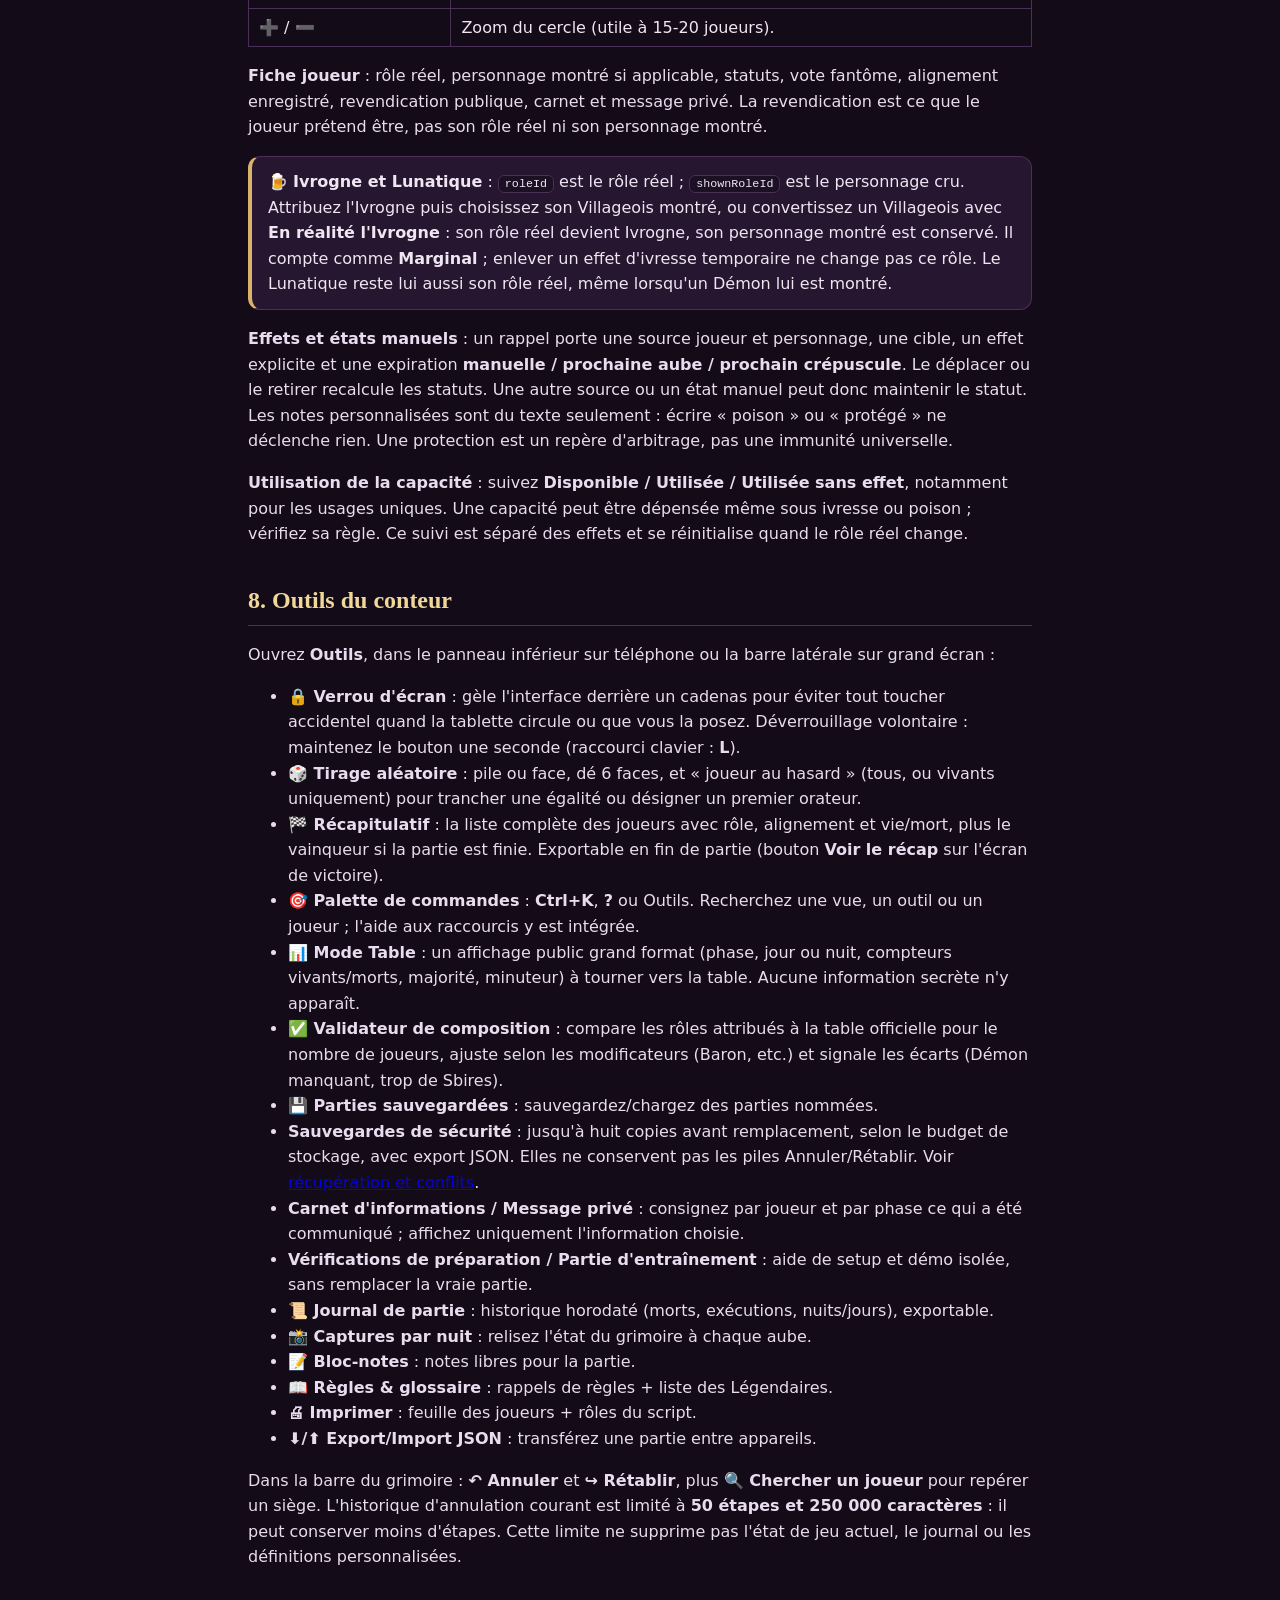
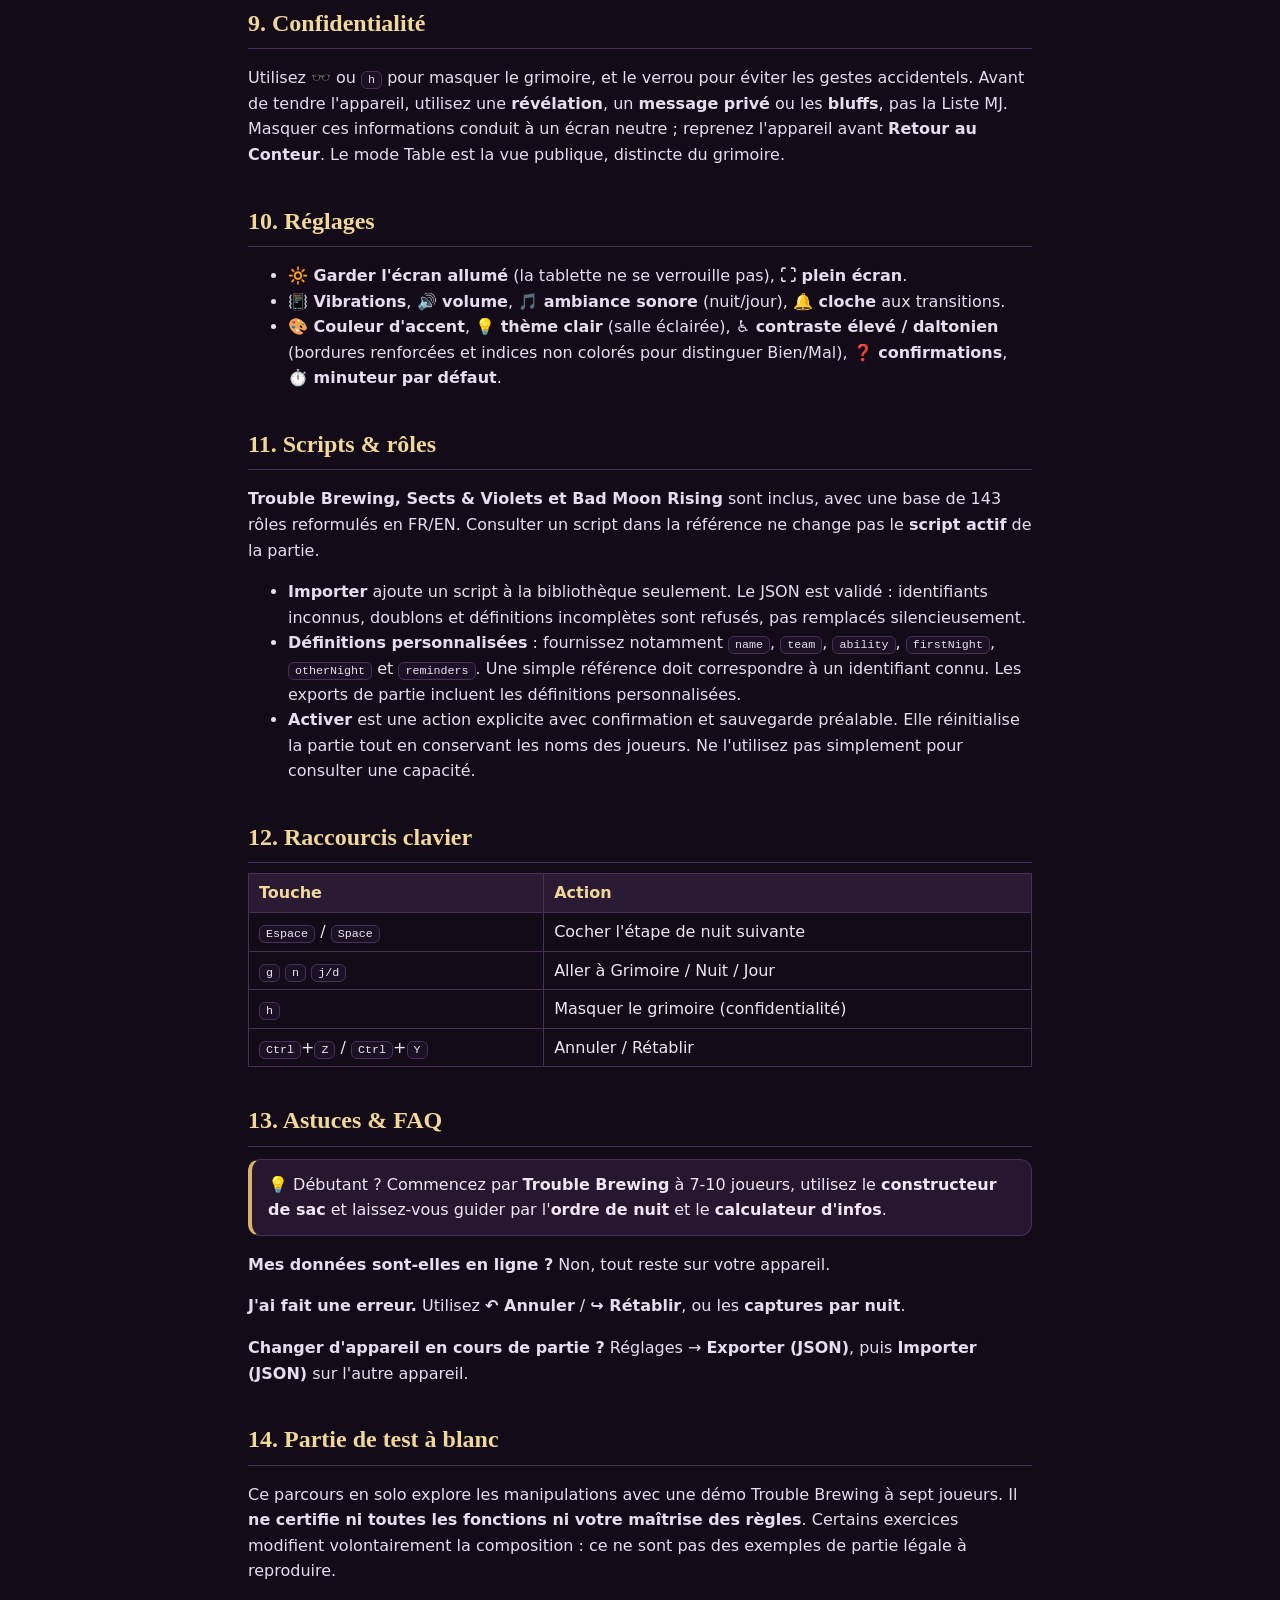
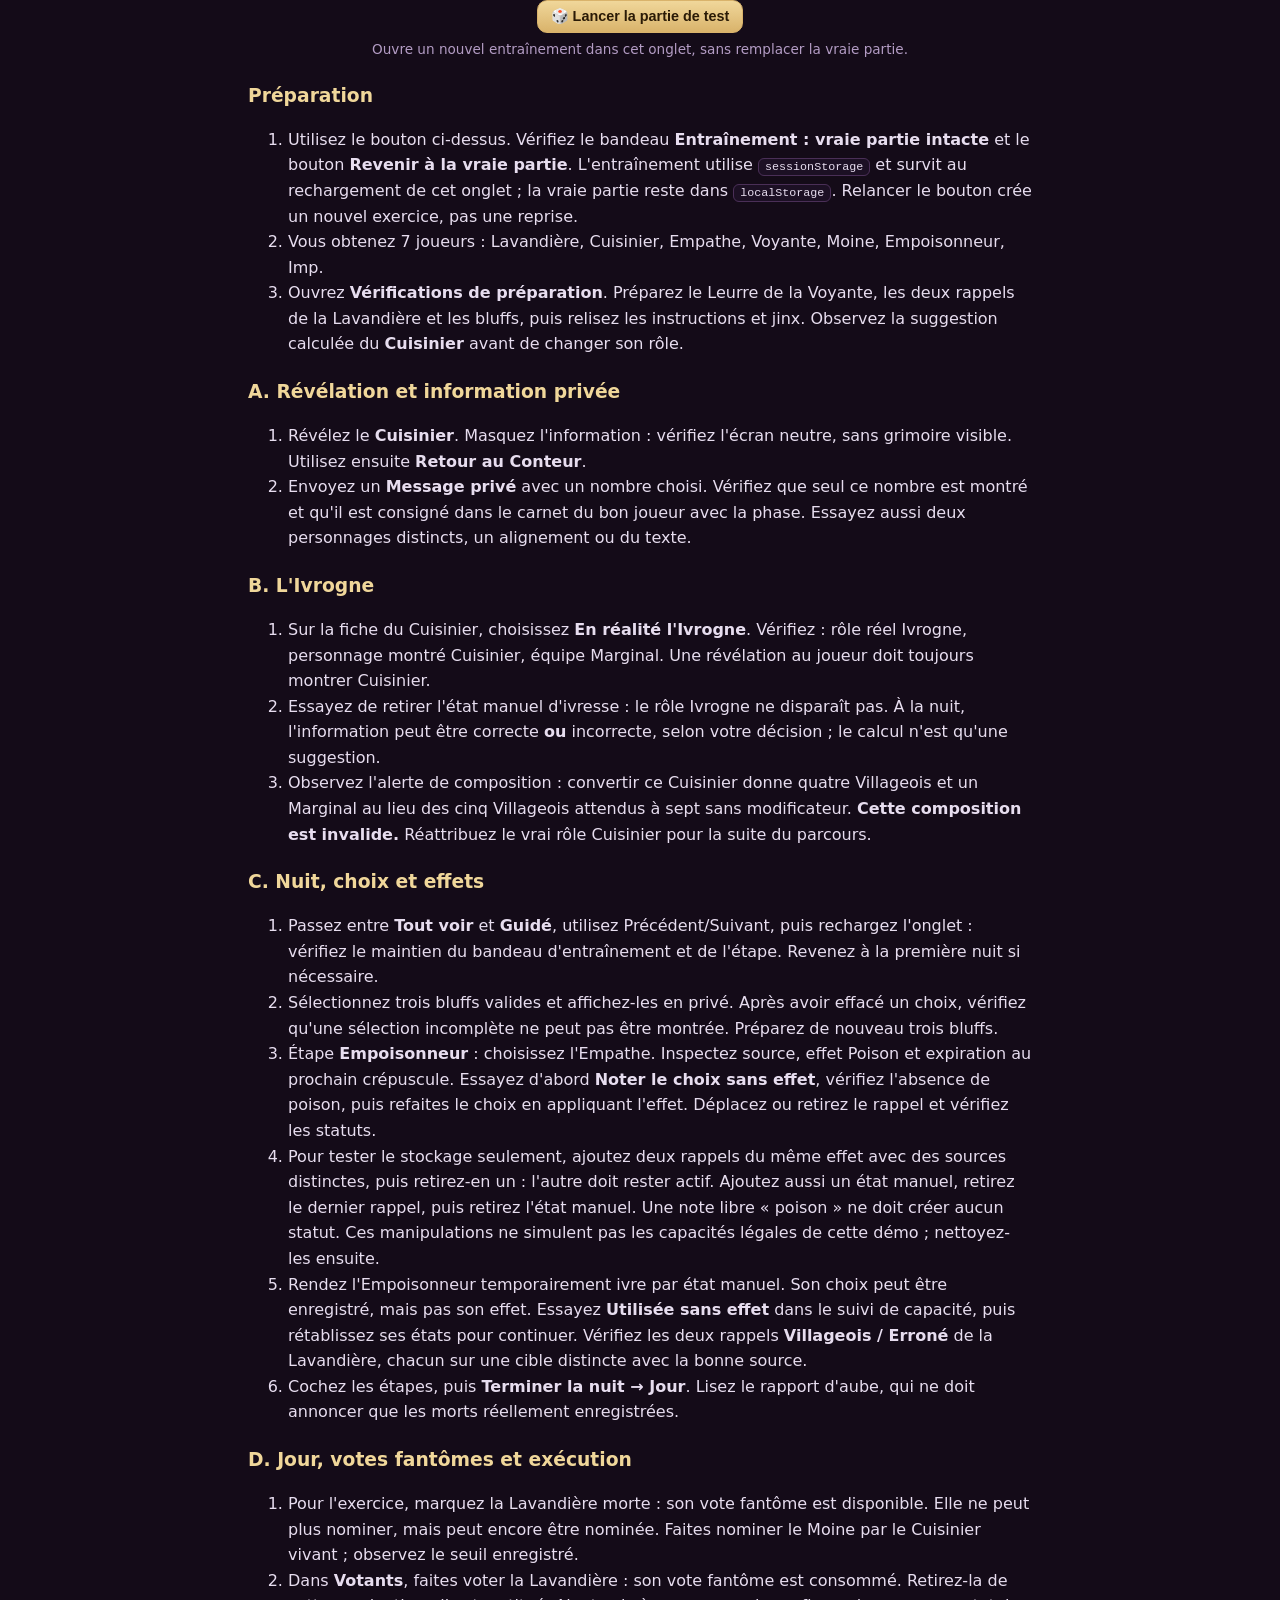
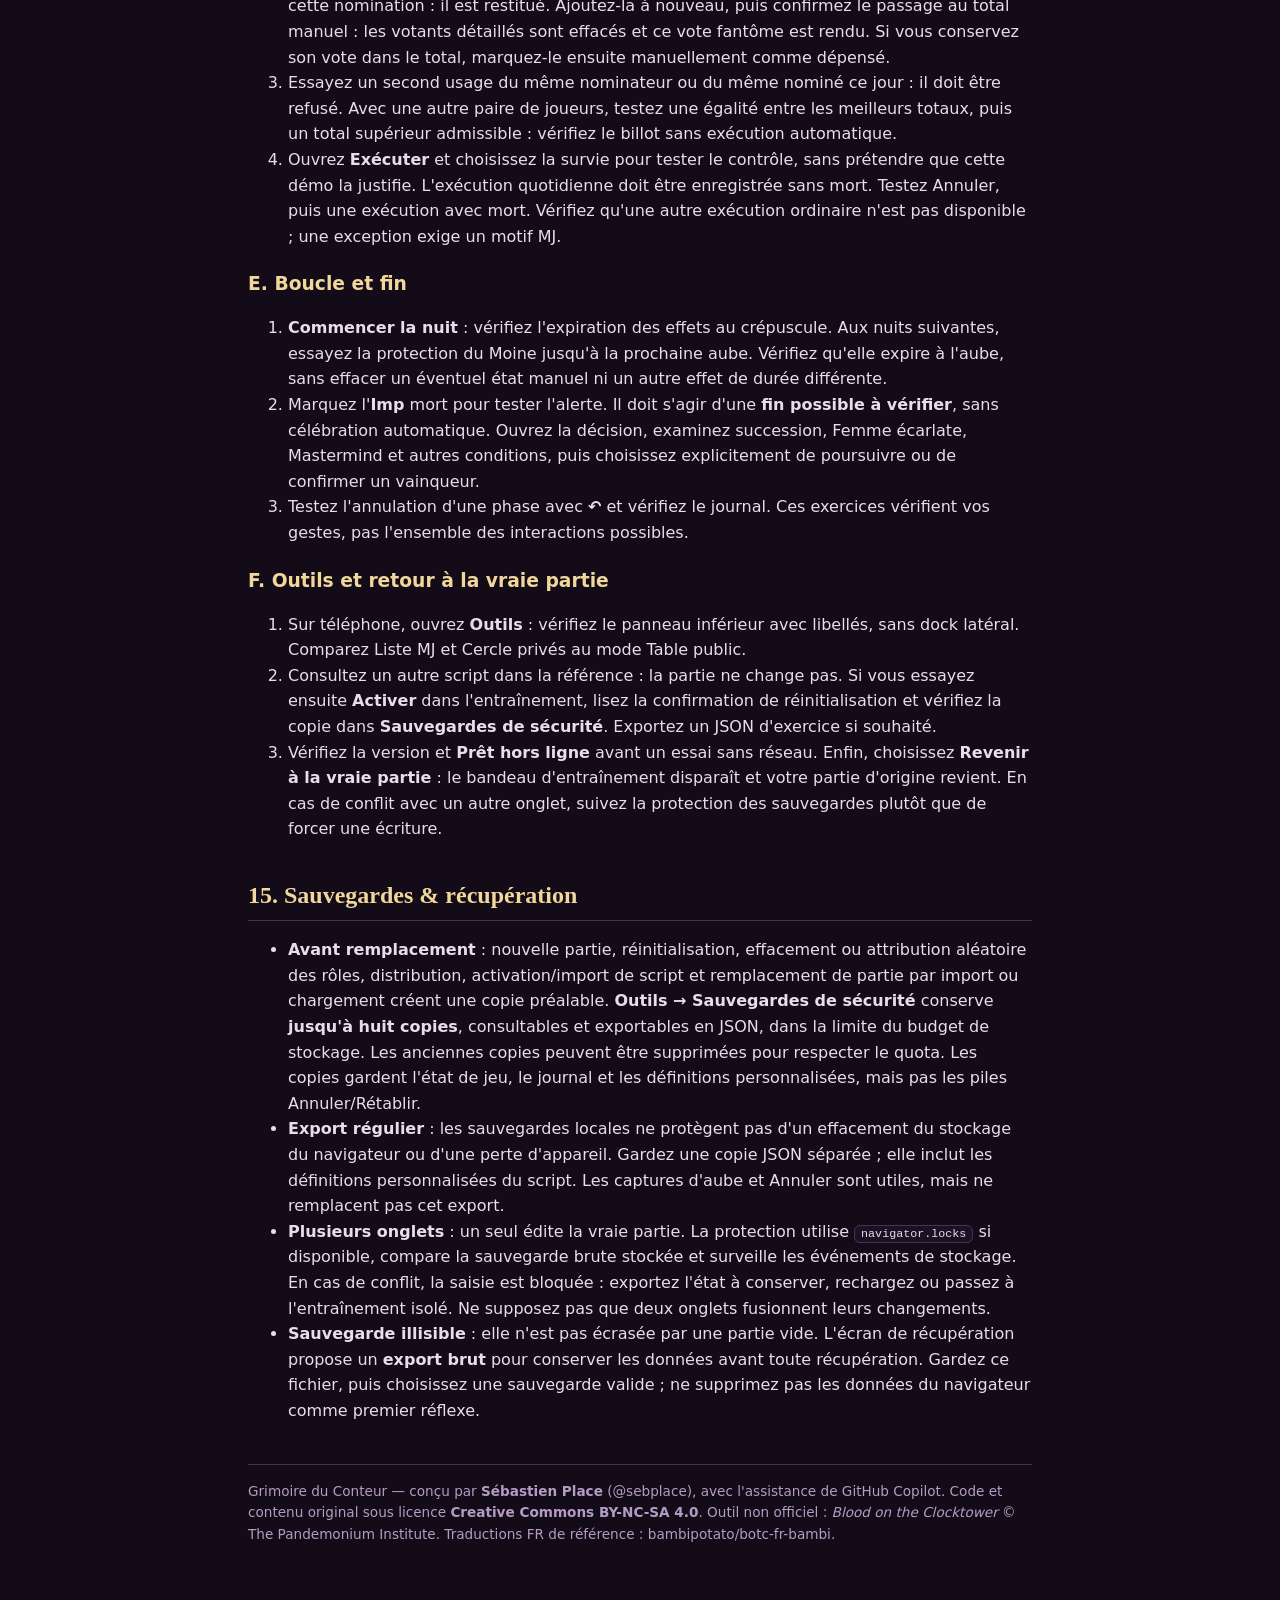
==== commit fdccb321: "Fiabiliser le grimoire et ajouter les parcours MJ et entrainement isole Separate actual and shown ch" ====
--- a/guide.html
+++ b/guide.html
@@ -56,8 +56,8 @@
 
 <h1><span class="fr">Grimoire du Conteur — Mode d'emploi</span><span class="en">Storyteller's Grimoire — User Guide</span></h1>
 <p class="lead">
-  <span class="fr">Assistant pour animer des parties <b>en présentiel</b> de <i>Blood on the Clocktower</i>. Ce guide explique tout, du premier lancement à la gestion d'une partie complète.</span>
-  <span class="en">Assistant for running <b>in-person</b> games of <i>Blood on the Clocktower</i>. This guide covers everything, from first launch to running a full game.</span>
+  <span class="fr">Assistant pour animer des parties <b>en présentiel</b> de <i>Blood on the Clocktower</i>. Ce guide présente les outils ; le Conteur reste responsable des règles et de l'arbitrage.</span>
+  <span class="en">Assistant for running <b>in-person</b> games of <i>Blood on the Clocktower</i>. This guide explains the tools; the Storyteller remains responsible for rules and adjudication.</span>
 </p>
 
 <div class="card tip">
@@ -81,19 +81,21 @@
   <a href="#shortcuts"><span class="fr">12. Raccourcis</span><span class="en">12. Shortcuts</span></a><br>
   <a href="#tips"><span class="fr">13. Astuces & FAQ</span><span class="en">13. Tips & FAQ</span></a><br>
   <a href="#testgame"><span class="fr">14. Partie de test à blanc</span><span class="en">14. Dry-run test game</span></a><br>
+  <a href="#reliability"><span class="fr">15. Sauvegardes & récupération</span><span class="en">15. Backups & recovery</span></a><br>
 </div>
 
 <h2 id="intro"><span class="fr">1. À quoi ça sert</span><span class="en">1. What it's for</span></h2>
 <p>
-  <span class="fr">Le Conteur (MJ) arbitre la partie : il distribue les rôles, réveille les joueurs la nuit dans un ordre précis, donne les informations (parfois fausses aux joueurs ivres ou empoisonnés), gère les morts, les nominations et les exécutions. Cette app remplace le grimoire physique et l'aide-mémoire : tout est suivi automatiquement.</span>
-  <span class="en">The Storyteller runs the game: deals roles, wakes players at night in a precise order, gives information (sometimes false to drunk or poisoned players), and handles deaths, nominations and executions. This app replaces the physical grimoire and cheat-sheets: everything is tracked for you.</span>
+  <span class="fr">Le Conteur (MJ) distribue les rôles, réveille les joueurs, choisit les informations et arbitre morts, nominations et exécutions. L'app conserve l'état du grimoire et propose des aides ciblées, <b>pas un moteur complet des règles</b>. Les protections, interactions et conditions de victoire particulières restent à vérifier.</span>
+  <span class="en">The Storyteller deals roles, wakes players, chooses information and adjudicates deaths, nominations and executions. The app stores the grimoire state and provides targeted assistance, <b>not a complete rules engine</b>. Protections, interactions and special victory conditions still need review.</span>
 </p>
-<p><span class="fr">Tout est <b>local</b> à votre appareil : rien n'est envoyé sur Internet, et la partie se sauvegarde toute seule.</span><span class="en">Everything is <b>local</b> to your device: nothing is sent online, and your game auto-saves.</span></p>
+<p><span class="fr">Les données de partie sont <b>locales</b> et sauvegardées automatiquement, sans synchronisation serveur. Le français est la langue par défaut ; le bouton EN permet de changer de langue.</span><span class="en">Game data is <b>local</b> and saved automatically, without server synchronization. French is the default language; use EN to switch.</span></p>
 
 <h2 id="install"><span class="fr">2. Installation & hors-ligne</span><span class="en">2. Install & offline</span></h2>
 <ul>
-  <li><span class="fr"><b>Installer (le plus simple)</b> : ⚙ Réglages → bouton <b>📲 Installer l'application</b>. Sur <b>Android/Chrome/Edge</b> la fenêtre d'installation s'ouvre directement. Sur <b>iPhone/iPad (Safari)</b>, iOS n'autorise pas ce bouton : utilisez <b>Partager → « Sur l'écran d'accueil »</b> (l'app vous le rappelle). Une fois installée, elle apparaît comme une vraie app, en plein écran.</span><span class="en"><b>Install (easiest)</b>: ⚙ Settings → <b>📲 Install the app</b> button. On <b>Android/Chrome/Edge</b> the install dialog opens directly. On <b>iPhone/iPad (Safari)</b>, iOS blocks that button: use <b>Share → "Add to Home Screen"</b> (the app reminds you). Once installed it appears as a real, full-screen app.</span></li>
-  <li><span class="fr"><b>Hors-ligne</b> : une fois ouverte une première fois, elle fonctionne <b>sans connexion</b> (idéal pour une soirée sans wifi).</span><span class="en"><b>Offline</b>: after the first open, it works <b>with no connection</b> (perfect for a wifi-free evening).</span></li>
+  <li><span class="fr"><b>Installer</b> : ⚙ Réglages → <b>📲 Installer l'application</b>. Une proposition directe n'est possible que si le navigateur la fournit ; sinon suivez son menu d'installation. Sur iPhone/iPad, utilisez <b>Safari → Partager → Sur l'écran d'accueil</b>. La PWA fournit des icônes PNG.</span><span class="en"><b>Install</b>: ⚙ Settings → <b>📲 Install the app</b>. A direct prompt is available only when the browser provides one; otherwise follow its installation menu. On iPhone/iPad, use <b>Safari → Share → Add to Home Screen</b>. The PWA includes PNG icons.</span></li>
+  <li><span class="fr"><b>Hors ligne</b> : attendez le bandeau <b>Prêt hors ligne</b>, qui confirme la mise en cache de tous les fichiers requis. Une simple première ouverture ne suffit pas à le garantir. Testez sans réseau avant la soirée.</span><span class="en"><b>Offline</b>: wait for <b>Ready offline</b>, which confirms that all required files are cached. A first visit alone is not a guarantee. Test without a network before your session.</span></li>
+  <li><span class="fr"><b>Version et mises à jour</b> : le bandeau indique la version. <b>Mise à jour disponible</b> vous laisse choisir quand appliquer la nouvelle version, de préférence entre deux parties ; elle n'est pas imposée pendant le jeu.</span><span class="en"><b>Version and updates</b>: the banner shows the version. <b>Update available</b> lets you choose when to apply a new version, preferably between games; it is not forced during play.</span></li>
   <li><span class="fr"><b>Appareil conseillé</b> : une tablette pour le confort, mais téléphone et laptop marchent aussi.</span><span class="en"><b>Recommended device</b>: a tablet is comfiest, but phone and laptop work too.</span></li>
 </ul>
 
@@ -102,7 +104,8 @@
   <li><span class="fr"><b>Barre du haut</b> : 🕶️ masquer, ⛶ plein écran, 🔔 sons, ⚙ réglages, FR/EN. Le <b>badge de phase</b> (🌙 Nuit / ☀️ Jour) est <b>cliquable pour avancer la phase</b>.</span><span class="en"><b>Top bar</b>: 🕶️ hide, ⛶ fullscreen, 🔔 sound, ⚙ settings, FR/EN. The <b>phase badge</b> (🌙 Night / ☀️ Day) is <b>clickable to advance the phase</b>.</span></li>
   <li><span class="fr"><b>Onglets</b> : Grimoire · Nuit · Jour · Setup · Personnages · Scripts. Sur mobile ils sont <b>en bas</b> (au pouce), et vous pouvez <b>balayer</b> pour changer d'onglet.</span><span class="en"><b>Tabs</b>: Grimoire · Night · Day · Setup · Characters · Scripts. On mobile they sit <b>at the bottom</b> (thumb-friendly) and you can <b>swipe</b> to switch.</span></li>
   <li><span class="fr"><b>Mini-barre d'état</b> : vivants / morts / majorité requise / phase, visible partout.</span><span class="en"><b>Mini status bar</b>: living / dead / votes-to-execute / phase, visible everywhere.</span></li>
-  <li><span class="fr"><b>Barre d'outils rétractable</b> (bord droit) : une languette ouvre une colonne d'outils toujours à portée : 🔒 verrou, 🎲 tirage, 🏁 récap, 🎯 palette, 📊 mode table, ✅ validateur, 💾 parties, 📜 journal, 📸 captures, 📝 notes, 📖 glossaire, ❓ guide, 🖨 imprimer. Sur <b>téléphone</b>, elle se referme toute seule après le choix d'un outil (elle ne masque plus le grimoire) et un appui sur le fond sombre la referme aussi.</span><span class="en"><b>Retractable toolbar</b> (right edge): a tab opens a column of always-at-hand tools: 🔒 lock, 🎲 random, 🏁 recap, 🎯 palette, 📊 table mode, ✅ validator, 💾 saves, 📜 log, 📸 snapshots, 📝 notes, 📖 glossary, ❓ guide, 🖨 print. On <b>phones</b> it auto-closes after you pick a tool (so it no longer covers the grimoire) and tapping the dark backdrop closes it too.</span></li>
+  <li><span class="fr"><b>Outils</b> : sur téléphone, un <b>panneau inférieur avec libellés</b> remplace le dock latéral. Choisissez-y carnet, message privé, sauvegardes, entraînement et autres outils. Sur grand écran, la barre latérale reste disponible.</span><span class="en"><b>Tools</b>: on phones, a <b>labelled bottom sheet</b> replaces the side dock. Find the notebook, private messages, backups, training and other tools there. The side toolbar remains available on larger screens.</span></li>
+  <li><span class="fr"><b>Cercle / Liste MJ</b> : deux présentations privées du grimoire, jamais un écran à montrer aux joueurs. Utilisez le mode Table pour une vue publique.</span><span class="en"><b>Circle / GM list</b>: two private grimoire layouts, never a player-facing screen. Use Table mode for a public view.</span></li>
 </ul>
 
 <h2 id="start"><span class="fr">4. Démarrer une partie</span><span class="en">4. Starting a game</span></h2>
@@ -117,37 +120,41 @@
 <h3><span class="fr">B. Manuel</span><span class="en">B. Manual</span></h3>
 <p><span class="fr">Onglet <b>Grimoire</b> → <b>＋ Ajouter</b> des joueurs, puis <b>🎲 Attribuer au hasard</b> ou touchez chaque siège pour choisir le rôle.</span><span class="en"><b>Grimoire</b> tab → <b>＋ Add</b> players, then <b>🎲 Assign at random</b> or tap each seat to pick the role.</span></p>
 <h3><span class="fr">C. Partie démo</span><span class="en">C. Demo game</span></h3>
-<p><span class="fr"><b>＋ Ajouter → 🎲 Charger une partie démo</b> : une partie Trouble Brewing prête à explorer.</span><span class="en"><b>＋ Add → 🎲 Load a demo game</b>: a ready-made Trouble Brewing game to explore.</span></p>
+<p><span class="fr"><b>Partie d'entraînement</b> dans Outils, ou le bouton de la <a href="#testgame">section 14</a>, ouvre une démo isolée. Le chargement de la démo depuis <b>＋ Ajouter</b> utilise aussi cet entraînement, sans remplacer la vraie partie.</span><span class="en"><b>Training game</b> in Tools, or the button in <a href="#testgame">section 14</a>, opens an isolated demo. Loading the demo from <b>＋ Add</b> also uses training without replacing your real game.</span></p>
+<h3><span class="fr">Avant la première nuit</span><span class="en">Before the first night</span></h3>
+<p><span class="fr">Ouvrez <b>Vérifications de préparation</b> : rôles attribués et présents dans le script, Villageois montré à chaque Ivrogne, trois bluffs valides à partir de sept joueurs hors Voyageurs, un <b>Leurre</b> avec source Voyante, et la paire <b>Villageois / Erroné</b> avec source Lavandière sur deux joueurs distincts. Relisez aussi les instructions de préparation et les jinx. Ces rappels ne valident pas toutes les règles ; en dessous de sept joueurs, les informations habituelles de première nuit du Démon et des Sbires ne sont pas requises sauf règle particulière.</span><span class="en">Open <b>Setup checks</b>: assigned characters in the script, a shown Townsfolk for each Drunk, three valid bluffs from seven non-Travellers, a sourced Fortune Teller <b>Red herring</b>, and the Washerwoman's sourced <b>Townsfolk / Wrong</b> pair on two different players. Review other setup instructions and jinxes too. These reminders do not validate every rule; below seven players, usual first-night Demon and Minion information is not required unless a special rule says otherwise.</span></p>
 
 <h2 id="reveal"><span class="fr">5. Distribuer & révéler les rôles</span><span class="en">5. Deal & reveal roles</span></h2>
-<p><span class="fr">Pour montrer discrètement son rôle à chaque joueur : touchez son siège → <b>👁 Révéler au joueur</b>. Une carte plein écran « Tu es [rôle] » s'affiche (couleur d'équipe, capacité, alignement). Tendez la tablette au joueur, il touche l'écran pour masquer.</span><span class="en">To privately show each player their role: tap their seat → <b>👁 Reveal to player</b>. A full-screen "You are [role]" card appears (team colour, ability, alignment). Hand the tablet to the player; they tap to hide.</span></p>
+<p><span class="fr">Touchez un siège → <b>👁 Révéler au joueur</b>. L'écran privé montre le personnage destiné au joueur, pas le rôle secret de l'Ivrogne ou du Lunatique. <b>Masquer l'information</b> conduit à un écran neutre demandant de rendre l'appareil. Une fois celui-ci récupéré, utilisez <b>Retour au Conteur</b> : masquer ne révèle jamais directement le grimoire.</span><span class="en">Tap a seat → <b>👁 Reveal to player</b>. The private screen shows the character intended for that player, not the Drunk's or Lunatic's secret actual character. <b>Hide information</b> opens a neutral screen asking them to hand back the device. Once it is back with you, use <b>Return to Storyteller</b>: hiding never reveals the grimoire directly.</span></p>
 <div class="card tip"><span class="fr">💡 Astuce : mélangez les sièges avant (<b>＋ Ajouter → 🔀 Mélanger les sièges</b>) pour que l'ordre à l'écran corresponde à la table.</span><span class="en">💡 Tip: shuffle seats first (<b>＋ Add → 🔀 Shuffle seats</b>) so the on-screen order matches your table.</span></div>
 
 <h2 id="loop"><span class="fr">6. Le cycle Nuit → Jour</span><span class="en">6. The Night → Day loop</span></h2>
 <h3><span class="fr">La nuit</span><span class="en">Night</span></h3>
 <ul>
-  <li><span class="fr">Onglet <b>Nuit</b> : l'app liste l'<b>ordre de nuit</b> (1ʳᵉ nuit / nuits suivantes), <b>filtré sur les rôles en jeu</b>. Cochez chaque étape faite.</span><span class="en"><b>Night</b> tab: the app lists the <b>night order</b> (first / other nights), <b>filtered to in-play roles</b>. Tick each step as you go.</span></li>
-  <li><span class="fr"><b>Cibles interactives</b> : pour un rôle qui pose un ou plusieurs jetons (Empoisonneur, Moine, Lavandière → « Villageois » + « Erroné »…), <b>touchez le joueur ciblé sur la bonne ligne</b> → le statut/jeton se pose <b>automatiquement</b> sur le grimoire. Chaque jeton du rôle a sa propre ligne.</span><span class="en"><b>Interactive targets</b>: for a role that places one or more tokens (Poisoner, Monk, Washerwoman → "Townsfolk" + "Wrong"…), <b>tap the target player on the right row</b> → the status/token is placed <b>automatically</b> on the grimoire. Each of the role's tokens has its own row.</span></li>
-  <li><span class="fr"><b>🧮 Info calculée</b> : pour Empathe, Cuisinier, Oracle, Horloger, Fleuriste et les candidats de Lavandière/Archiviste/Détective, l'app calcule la <b>vraie</b> information depuis le grimoire. Si le joueur est <b>ivre/empoisonné</b>, elle vous rappelle de donner une <b>fausse</b> info.</span><span class="en"><b>🧮 Computed info</b>: for Empath, Chef, Oracle, Clockmaker, Flowergirl and the Washerwoman/Librarian/Investigator candidates, the app computes the <b>true</b> info from the grimoire. If the player is <b>drunk/poisoned</b>, it reminds you to give <b>false</b> info.</span></li>
-  <li><span class="fr"><b>⚠ Bandeau fausses infos</b> : en haut de l'onglet Nuit, un rappel liste automatiquement les joueurs <b>ivres ou empoisonnés</b> à qui vous devez donner une information erronée cette nuit.</span><span class="en"><b>⚠ False-info banner</b>: at the top of the Night tab, a reminder automatically lists the <b>drunk or poisoned</b> players you must feed wrong information this night.</span></li>
-  <li><span class="fr"><b>🎭 Bluffs du Démon</b> : à l'étape « Information du Démon », l'app liste les personnages bons hors jeu. <b>Touchez-en 3</b> pour les choisir vous-même (ou <b>🎲 Tirer 3 au hasard</b>). Un encadré <b>« À montrer / lire au Démon »</b> affiche alors le message prêt à lire : « Ces personnages ne sont PAS en jeu : … ». <b>✖ Effacer</b> réinitialise la sélection.</span><span class="en"><b>🎭 Demon bluffs</b>: at the "Demon information" step, the app lists good characters not in play. <b>Tap 3</b> to pick them yourself (or <b>🎲 Draw 3 at random</b>). A <b>"Show / read to the Demon"</b> box then shows the ready-to-read message: "These characters are NOT in play: …". <b>✖ Clear</b> resets the selection.</span></li>
+  <li><span class="fr">L'<b>ordre de nuit</b> distingue première nuit et nuits suivantes. <b>Tout voir</b> affiche la liste ; <b>Guidé</b> présente une étape à la fois avec <b>Précédent / Suivant</b>. L'étape courante est sauvegardée. Cochez les étapes effectuées ; les personnages montrés servent aussi au réveil de l'Ivrogne et du Lunatique. L'étape du <b>vrai Lunatique</b> reste distincte de celle du Démon montré ; le Conteur gère la transmission de ses choix.</span><span class="en">The <b>night order</b> distinguishes first and other nights. <b>Full list</b> shows everything; <b>Guided</b> shows one step with <b>Previous / Next</b>. The current step is saved. Tick completed steps; shown characters also guide waking the Drunk and Lunatic. The <b>actual Lunatic's</b> step remains separate from the shown Demon's step; the Storyteller handles relaying their choices.</span></li>
+  <li><span class="fr"><b>Cibles</b> : toucher un joueur ouvre une fenêtre de confirmation avec <b>source, jeton, effet et durée</b>. Choisissez <b>Noter le choix sans effet</b> ou appliquez le rappel. Une source ivre ou empoisonnée ne peut pas appliquer son effet, mais son choix reste enregistrable. Un choix d'attaque ne tue pas automatiquement : le MJ confirme séparément la mort après arbitrage.</span><span class="en"><b>Targets</b>: tapping a player opens a confirmation dialog with <b>source, token, effect and expiry</b>. Choose <b>Record choice without effect</b> or apply the reminder. A drunk or poisoned source cannot apply its effect, but its choice can still be recorded. An attack choice does not kill automatically: the Storyteller separately confirms death after adjudication.</span></li>
+  <li><span class="fr"><b>Suggestions d'information</b> : notamment pour Cuisinier, Empathe et les paires de Lavandière/Archiviste/Détective. Les calculs utilisent l'état et l'alignement enregistrés, <b>pas une vérité garantie</b>. Les paires proposées restent déterministes pour une même nuit. Vérifiez les interactions, puis choisissez ce que vous communiquez.</span><span class="en"><b>Information suggestions</b>: including Chef, Empath and Washerwoman/Librarian/Investigator pairs. Calculations use recorded state and alignment, <b>not guaranteed truth</b>. Suggested pairs are deterministic for the same night. Review interactions, then choose what to communicate.</span></li>
+  <li><span class="fr"><b>Joueurs affectés</b> : le rappel signale l'ivresse ou le poison. L'information peut être <b>correcte ou incorrecte</b> ; elle n'est pas obligatoirement fausse. Le Conteur choisit et consigne l'information donnée.</span><span class="en"><b>Impaired players</b>: the reminder flags drunkenness or poison. Information may be <b>correct or incorrect</b>; it is not required to be false. The Storyteller chooses and records what was given.</span></li>
+  <li><span class="fr"><b>🎭 Bluffs du Démon</b> : sélectionnez ou tirez trois personnages bons distincts du script, réellement hors jeu. L'affichage privé plein écran n'est possible qu'avec <b>exactement trois bluffs valides</b>. Masquez ensuite vers l'écran neutre avant de reprendre l'appareil.</span><span class="en"><b>🎭 Demon bluffs</b>: select or draw three distinct good characters from the script that are actually out of play. The private full-screen display requires <b>exactly three valid bluffs</b>. Hide to the neutral screen before taking the device back.</span></li>
+  <li><span class="fr"><b>Message privé et carnet</b> : depuis les outils ou la fiche, choisissez un nombre, deux personnages distincts, un alignement ou du texte. <b>Afficher et consigner</b> montre seulement les valeurs choisies et les enregistre dans le carnet du joueur avec la phase. Ajouter ou modifier une note du carnet ne l'affiche pas au joueur.</span><span class="en"><b>Private message and notebook</b>: from Tools or a player card, choose a number, two different characters, alignment or text. <b>Show and record</b> displays only the chosen values and logs them in that player's notebook with the phase. Adding or editing a notebook note does not show it to the player.</span></li>
   <li><span class="fr"><b>▲▼ Réordonner</b> : pour un script personnalisé, ajustez l'ordre des personnages (l'ordre officiel reste le défaut).</span><span class="en"><b>▲▼ Reorder</b>: for a custom script, tweak the character order (official order stays the default).</span></li>
 </ul>
 <h3><span class="fr">Passer au jour</span><span class="en">Go to day</span></h3>
-<p><span class="fr">Touchez <b>« Terminer la nuit → Jour »</b>, ou le <b>badge de phase</b> en haut. L'app annonce le nouveau jour, expire les jetons temporaires (Protégé à l'aube), enregistre une <b>capture</b> du grimoire et ouvre automatiquement le <b>🌅 Rapport d'aube</b> : la liste des morts de la nuit, avec un texte prêt à lire à voix haute (et un bouton pour le copier). Si personne n'est mort, il l'annonce.</span><span class="en">Tap <b>"End night → Day"</b>, or the <b>phase badge</b> at the top. The app announces the new day, expires temporary tokens (Protected at dawn), stores a grimoire <b>snapshot</b> and automatically opens the <b>🌅 Dawn report</b>: the night's deaths, with a ready-to-read-aloud announcement (and a copy button). If nobody died, it says so.</span></p>
+<p><span class="fr"><b>Terminer la nuit → Jour</b>, ou le badge de phase, avance la partie. Les effets réglés sur la prochaine aube expirent ; ceux à durée manuelle ou au crépuscule restent selon leur réglage. Le <b>Rapport d'aube</b> reprend les morts que vous avez enregistrées et une capture conserve le grimoire. Ce rapport ne résout pas les attaques à votre place.</span><span class="en"><b>End night → Day</b>, or the phase badge, advances the game. Effects set to next dawn expire; manual and dusk effects follow their own expiry. The <b>Dawn report</b> lists deaths you recorded and a snapshot stores the grimoire. This report does not resolve attacks for you.</span></p>
 <h3><span class="fr">Le jour</span><span class="en">Day</span></h3>
 <ul>
-  <li><span class="fr"><b>＋ Nouvelle nomination</b> : choisissez le nominé et le nominateur. Des <b>drapeaux</b> (⚖️ nominé, 🔨 a nominé) apparaissent sur le grimoire. La capacité <b>Vierge</b> est détectée.</span><span class="en"><b>＋ New nomination</b>: pick nominee and nominator. <b>Flags</b> (⚖️ nominated, 🔨 has nominated) appear on the grimoire. The <b>Virgin</b> ability is detected.</span></li>
-  <li><span class="fr"><b>Votes</b> : ajustez avec <b>− / ＋</b>, ou <b>👥 Votants</b> pour cocher chaque votant (les morts consomment leur <b>vote de fantôme</b>). Le seuil de <b>majorité</b> est calculé automatiquement ; la barre passe au rouge quand l'exécution est acquise.</span><span class="en"><b>Votes</b>: adjust with <b>− / ＋</b>, or <b>👥 Voters</b> to tick each voter (dead players spend their <b>ghost vote</b>). The <b>majority</b> threshold is computed automatically; the bar turns red when the execution passes.</span></li>
+  <li><span class="fr"><b>＋ Nouvelle nomination</b> : choisissez les joueurs, identifiés indépendamment de leurs noms. Un nominateur vivant ne nomine qu'une fois par jour. Chaque non-Voyageur peut être nominé une fois par jour, <b>même mort</b>. La première nomination de la <b>Vierge</b> est suivie comme un usage de capacité pour la partie, pas une disponibilité renouvelée chaque jour.</span><span class="en"><b>＋ New nomination</b>: select players, identified independently of their names. A living nominator nominates only once per day. Each non-Traveller can be nominated once per day, <b>even if dead</b>. The <b>Virgin's</b> first nomination is tracked as ability use across the game, not renewed daily.</span></li>
+  <li><span class="fr"><b>Seuil et billot</b> : le seuil est enregistré au début de la nomination. Le joueur sur le billot est celui dont le total est le plus élevé, atteint le seuil et n'est pas à égalité. Atteindre le seuil ne déclenche aucune exécution automatique.</span><span class="en"><b>Threshold and block</b>: the threshold is stored when the nomination starts. The player on the block has the highest total that reaches the threshold without a tie. Reaching the threshold never executes automatically.</span></li>
+  <li><span class="fr"><b>Votes détaillés</b> : <b>👥 Votants</b> suit les identités et consomme le vote fantôme d'un mort qui vote. Le retirer, ou supprimer la nomination, restitue uniquement les votes fantômes consommés par cette nomination. Passer à un <b>total manuel</b> demande confirmation, efface les votants détaillés et restitue leurs votes fantômes ; vérifiez ensuite manuellement qui a dépensé son vote.</span><span class="en"><b>Detailed votes</b>: <b>👥 Voters</b> tracks identities and spends a dead voter's ghost vote. Removing that voter, or deleting the nomination, refunds only ghost votes spent by that nomination. Switching to a <b>manual total</b> requires confirmation, clears detailed voters and refunds their ghost votes; then manually track who spent a vote.</span></li>
   <li><span class="fr"><b>Minuteur</b> : lancez un décompte (presets 3/5/10 min) avec cloche à la fin. Le bouton <b>✨ Durée suggérée</b> règle automatiquement le temps selon le nombre de vivants (plus il reste de joueurs, plus le jour est long).</span><span class="en"><b>Timer</b>: run a countdown (3/5/10 min presets) with a bell at the end. The <b>✨ Suggested duration</b> button auto-sets the time from the living count (more players alive, longer day).</span></li>
-  <li><span class="fr"><b>Exécuter</b> : le nominé meurt. Un toast « Annuler » permet de revenir en arrière.</span><span class="en"><b>Execute</b>: the nominee dies. An "Undo" toast lets you revert.</span></li>
-  <li><span class="fr"><b>🧳 Exil d'un Voyageur</b> : quand un Voyageur est en jeu, un bouton <b>Exiler</b> apparaît. L'exil peut être appelé à tout moment ; il vise <b>uniquement</b> les Voyageurs et demande la majorité de <b>tous les vivants</b>. Le Voyageur exilé quitte la partie (marqué mort + journalisé).</span><span class="en"><b>🧳 Exile a Traveller</b>: when a Traveller is in play, an <b>Exile</b> button appears. Exile can be called at any time, targets <b>only</b> Travellers and needs a majority of <b>all living players</b>. The exiled Traveller leaves the game (marked dead + logged).</span></li>
+  <li><span class="fr"><b>Exécuter</b> : confirmez si le joueur <b>meurt ou survit</b>. L'exécution du jour est enregistrée dans les deux cas, séparément de la mort. Une exécution exceptionnelle demande un motif explicite du MJ. Vérifiez protections et exceptions : l'app ne les résout pas universellement.</span><span class="en"><b>Execute</b>: confirm whether the player <b>dies or survives</b>. The day's execution is recorded either way, separately from death. An exceptional execution needs an explicit Storyteller reason. Review protections and exceptions: the app does not resolve them universally.</span></li>
+  <li><span class="fr"><b>🧳 Exil d'un Voyageur</b> : utilisez l'action dédiée après avoir arbitré le vote d'exil. Ce n'est pas une nomination ni l'exécution quotidienne ; l'exil est consigné séparément.</span><span class="en"><b>🧳 Traveller exile</b>: use the dedicated action after adjudicating the exile vote. It is not a nomination or the daily execution; exile is recorded separately.</span></li>
   <li><span class="fr"><b>🌙 Commencer la nuit</b> (ou le badge de phase) pour boucler.</span><span class="en"><b>🌙 Start night</b> (or the phase badge) to loop.</span></li>
 </ul>
-<div class="card tip"><span class="fr">🏆 <b>Fin de partie</b> : l'app détecte automatiquement la victoire (Démon mort → le Bien gagne ; 2 joueurs restants → le Mal gagne) et affiche un écran de célébration.</span><span class="en">🏆 <b>Game end</b>: the app auto-detects the win (Demon dead → Good wins; 2 players left → Evil wins) and shows a celebration screen.</span></div>
+<div class="card warn"><span class="fr">🏆 <b>Fin de partie</b> : un Démon mort ou un faible nombre de vivants peut produire une <b>suggestion à vérifier</b>, jamais une victoire automatique. Ouvrez la décision de fin, examinez succession du Démon, Femme écarlate, Mastermind et conditions alternatives, puis confirmez le vainqueur. La célébration vient seulement après votre décision explicite.</span><span class="en">🏆 <b>Game end</b>: a dead Demon or low living count may produce a <b>suggestion to review</b>, never an automatic win. Open the end decision, review Demon succession, Scarlet Woman, Mastermind and alternative conditions, then confirm the winner. Celebration follows only your explicit decision.</span></div>
 
 <h2 id="grimoire"><span class="fr">7. Le grimoire en détail</span><span class="en">7. The grimoire in detail</span></h2>
-<p><span class="fr">Chaque siège montre le <b>rôle</b> (couleur + emblème d'équipe unique), le <b>nom</b>, les <b>statuts</b> et les <b>jetons de rappel</b>.</span><span class="en">Each seat shows the <b>role</b> (colour + unique team emblem), the <b>name</b>, <b>statuses</b> and <b>reminder tokens</b>.</span></p>
+<p><span class="fr">Le <b>Cercle</b> et la <b>Liste MJ</b> sont privés : rôles réels, noms, vie/mort, statuts, rappels et informations réservées au Conteur. La liste offre une alternative au placement circulaire sur petit écran.</span><span class="en">The <b>Circle</b> and <b>GM list</b> are private: actual characters, names, life/death, statuses, reminders and Storyteller-only information. The list is an alternative to the circle on small screens.</span></p>
 <table>
   <tr><th><span class="fr">Geste</span><span class="en">Gesture</span></th><th><span class="fr">Effet</span><span class="en">Effect</span></th></tr>
   <tr><td><span class="fr">Toucher un siège</span><span class="en">Tap a seat</span></td><td><span class="fr">Ouvre la fiche (rôle, vie/mort, statuts, alignement, revendication, jetons, révéler).</span><span class="en">Opens the card (role, alive/dead, statuses, alignment, claim, tokens, reveal).</span></td></tr>
@@ -156,19 +163,24 @@
   <tr><td><span class="fr">Glisser un jeton de rappel</span><span class="en">Drag a reminder token</span></td><td><span class="fr">Déplace le jeton vers un autre joueur.</span><span class="en">Moves the token to another player.</span></td></tr>
   <tr><td><span class="fr">➕ / ➖</span><span class="en">➕ / ➖</span></td><td><span class="fr">Zoom du cercle (utile à 15-20 joueurs).</span><span class="en">Zoom the circle (handy at 15-20 players).</span></td></tr>
 </table>
-<p><span class="fr"><b>Fiche joueur</b> : statuts (☠ empoisonné, 🍺 ivre, 🛡 protégé), 👻 vote de fantôme, <b>alignement</b> Bien/Mal (utile pour les Voyageurs), <b>revendication</b> (ce que le joueur prétend être — s'affiche sous son siège), et la <b>recherche de rôle</b> pour les gros scripts.</span><span class="en"><b>Player card</b>: statuses (☠ poisoned, 🍺 drunk, 🛡 protected), 👻 ghost vote, <b>alignment</b> Good/Evil (useful for Travellers), <b>claim</b> (what the player publicly claims — shown under their seat), and <b>role search</b> for big scripts.</span></p>
-<div class="card tip"><span class="fr">🍺 <b>L'Ivrogne</b> : donnez au joueur le rôle de <b>Villageois qu'il croit avoir</b> (ex. Cuisinier), puis dans sa fiche touchez <b>« En réalité l'Ivrogne »</b>. Un jeton <b>IVRE</b> apparaît sur son siège, il reste marqué toute la partie, et l'onglet Nuit vous rappelle de lui donner de <b>fausses infos</b>. Astuce : taper « ivre », « empoisonné » ou « protégé » comme jeton personnalisé pose aussi le bon statut automatiquement.</span><span class="en">🍺 <b>The Drunk</b>: give the player the <b>Townsfolk role they believe</b> they have (e.g. Chef), then on their card tap <b>"Actually the Drunk"</b>. A <b>DRUNK</b> token appears on their seat, it stays marked all game, and the Night tab reminds you to feed them <b>false info</b>. Tip: typing "drunk", "poisoned" or "protected" as a custom token also sets the matching status automatically.</span></div>
+<p><span class="fr"><b>Fiche joueur</b> : rôle réel, personnage montré si applicable, statuts, vote fantôme, alignement enregistré, revendication publique, carnet et message privé. La revendication est ce que le joueur prétend être, pas son rôle réel ni son personnage montré.</span><span class="en"><b>Player card</b>: actual character, shown character when applicable, statuses, ghost vote, recorded alignment, public claim, notebook and private message. A claim is what the player says they are, not their actual or shown character.</span></p>
+<div class="card tip"><span class="fr">🍺 <b>Ivrogne et Lunatique</b> : <code>roleId</code> est le rôle réel ; <code>shownRoleId</code> est le personnage cru. Attribuez l'Ivrogne puis choisissez son Villageois montré, ou convertissez un Villageois avec <b>En réalité l'Ivrogne</b> : son rôle réel devient Ivrogne, son personnage montré est conservé. Il compte comme <b>Marginal</b> ; enlever un effet d'ivresse temporaire ne change pas ce rôle. Le Lunatique reste lui aussi son rôle réel, même lorsqu'un Démon lui est montré.</span><span class="en">🍺 <b>Drunk and Lunatic</b>: <code>roleId</code> is the actual character; <code>shownRoleId</code> is the believed character. Assign the Drunk then choose a shown Townsfolk, or convert a Townsfolk with <b>Actually the Drunk</b>: the actual character becomes Drunk and the shown character is kept. They count as an <b>Outsider</b>; removing temporary drunkenness does not change that character. The Lunatic likewise keeps their actual character even when shown a Demon.</span></div>
+<p><span class="fr"><b>Effets et états manuels</b> : un rappel porte une source joueur et personnage, une cible, un effet explicite et une expiration <b>manuelle / prochaine aube / prochain crépuscule</b>. Le déplacer ou le retirer recalcule les statuts. Une autre source ou un état manuel peut donc maintenir le statut. Les notes personnalisées sont du texte seulement : écrire « poison » ou « protégé » ne déclenche rien. Une protection est un repère d'arbitrage, pas une immunité universelle.</span><span class="en"><b>Effects and manual state</b>: a reminder has a source player and character, a target, an explicit effect and <b>manual / next dawn / next dusk</b> expiry. Moving or removing it recomputes statuses. Another source or manual state may therefore keep a status active. Custom notes are text only: writing “poison” or “protected” triggers nothing. Protection is an adjudication aid, not universal immunity.</span></p>
+<p><span class="fr"><b>Utilisation de la capacité</b> : suivez <b>Disponible / Utilisée / Utilisée sans effet</b>, notamment pour les usages uniques. Une capacité peut être dépensée même sous ivresse ou poison ; vérifiez sa règle. Ce suivi est séparé des effets et se réinitialise quand le rôle réel change.</span><span class="en"><b>Ability use</b>: track <b>Available / Used / Used without effect</b>, especially for limited uses. A use may be spent even while drunk or poisoned; check that character's rule. This tracking is separate from effects and resets when the actual character changes.</span></p>
 
 <h2 id="tools"><span class="fr">8. Outils du conteur</span><span class="en">8. Storyteller tools</span></h2>
-<p><span class="fr">Dans la <b>barre d'outils rétractable</b> (languette ⚒ sur le bord droit) :</span><span class="en">In the <b>retractable toolbar</b> (⚒ tab on the right edge):</span></p>
+<p><span class="fr">Ouvrez <b>Outils</b>, dans le panneau inférieur sur téléphone ou la barre latérale sur grand écran :</span><span class="en">Open <b>Tools</b>, in the bottom sheet on phones or the side toolbar on larger screens:</span></p>
 <ul>
   <li><span class="fr"><b>🔒 Verrou d'écran</b> : gèle l'interface derrière un cadenas pour éviter tout toucher accidentel quand la tablette circule ou que vous la posez. Déverrouillage volontaire : maintenez le bouton une seconde (raccourci clavier : <b>L</b>).</span><span class="en"><b>🔒 Screen lock</b>: freezes the interface behind a padlock to prevent accidental taps when the tablet is passed around or set down. Deliberate unlock: hold the button for one second (keyboard shortcut: <b>L</b>).</span></li>
   <li><span class="fr"><b>🎲 Tirage aléatoire</b> : pile ou face, dé 6 faces, et « joueur au hasard » (tous, ou vivants uniquement) pour trancher une égalité ou désigner un premier orateur.</span><span class="en"><b>🎲 Random picker</b>: coin flip, six-sided die, and "random player" (all, or living only) to break a tie or pick a first speaker.</span></li>
   <li><span class="fr"><b>🏁 Récapitulatif</b> : la liste complète des joueurs avec rôle, alignement et vie/mort, plus le vainqueur si la partie est finie. Exportable en fin de partie (bouton <b>Voir le récap</b> sur l'écran de victoire).</span><span class="en"><b>🏁 Recap</b>: the full player list with role, alignment and alive/dead, plus the winner once the game ends. Exportable at game end (the <b>View recap</b> button on the victory screen).</span></li>
-  <li><span class="fr"><b>🎯 Palette de commandes</b> : ouvrez-la avec <b>Ctrl+K</b> ou la touche <b>?</b> (ou le bouton du dock). Tapez pour sauter instantanément vers n'importe quelle vue, n'importe quel outil ou n'importe quel joueur (le siège est mis en surbrillance). L'aide-mémoire des raccourcis clavier y est intégré.</span><span class="en"><b>🎯 Command palette</b>: open it with <b>Ctrl+K</b> or the <b>?</b> key (or the dock button). Type to jump instantly to any view, any tool or any player (the seat is highlighted). The keyboard-shortcut cheat sheet is built in.</span></li>
+  <li><span class="fr"><b>🎯 Palette de commandes</b> : <b>Ctrl+K</b>, <b>?</b> ou Outils. Recherchez une vue, un outil ou un joueur ; l'aide aux raccourcis y est intégrée.</span><span class="en"><b>🎯 Command palette</b>: <b>Ctrl+K</b>, <b>?</b> or Tools. Search for a view, tool or player; shortcut help is included.</span></li>
   <li><span class="fr"><b>📊 Mode Table</b> : un affichage public grand format (phase, jour ou nuit, compteurs vivants/morts, majorité, minuteur) à tourner vers la table. Aucune information secrète n'y apparaît.</span><span class="en"><b>📊 Table mode</b>: a large public display (phase, day or night, living/dead counters, majority, timer) to turn toward the table. No secret information is shown.</span></li>
   <li><span class="fr"><b>✅ Validateur de composition</b> : compare les rôles attribués à la table officielle pour le nombre de joueurs, ajuste selon les modificateurs (Baron, etc.) et signale les écarts (Démon manquant, trop de Sbires).</span><span class="en"><b>✅ Composition validator</b>: compares the assigned roles to the official table for the player count, adjusts for setup modifiers (Baron, etc.) and flags mismatches (missing Demon, too many Minions).</span></li>
   <li><span class="fr"><b>💾 Parties sauvegardées</b> : sauvegardez/chargez des parties nommées.</span><span class="en"><b>💾 Saved games</b>: save/load named games.</span></li>
+  <li><span class="fr"><b>Sauvegardes de sécurité</b> : jusqu'à huit copies avant remplacement, selon le budget de stockage, avec export JSON. Elles ne conservent pas les piles Annuler/Rétablir. Voir <a href="#reliability">récupération et conflits</a>.</span><span class="en"><b>Safety backups</b>: up to eight copies before replacement, within the storage budget, with JSON export. They do not retain undo/redo stacks. See <a href="#reliability">recovery and conflicts</a>.</span></li>
+  <li><span class="fr"><b>Carnet d'informations / Message privé</b> : consignez par joueur et par phase ce qui a été communiqué ; affichez uniquement l'information choisie.</span><span class="en"><b>Information notebook / Private message</b>: record what was communicated by player and phase; display only the chosen information.</span></li>
+  <li><span class="fr"><b>Vérifications de préparation / Partie d'entraînement</b> : aide de setup et démo isolée, sans remplacer la vraie partie.</span><span class="en"><b>Setup checks / Training game</b>: setup guidance and an isolated demo without replacing the real game.</span></li>
   <li><span class="fr"><b>📜 Journal de partie</b> : historique horodaté (morts, exécutions, nuits/jours), exportable.</span><span class="en"><b>📜 Game log</b>: timestamped history (deaths, executions, nights/days), exportable.</span></li>
   <li><span class="fr"><b>📸 Captures par nuit</b> : relisez l'état du grimoire à chaque aube.</span><span class="en"><b>📸 Night snapshots</b>: review the grimoire state at each dawn.</span></li>
   <li><span class="fr"><b>📝 Bloc-notes</b> : notes libres pour la partie.</span><span class="en"><b>📝 Notes</b>: free notes for the game.</span></li>
@@ -176,10 +188,10 @@
   <li><span class="fr"><b>🖨 Imprimer</b> : feuille des joueurs + rôles du script.</span><span class="en"><b>🖨 Print</b>: player sheet + script roles.</span></li>
   <li><span class="fr"><b>⬇/⬆ Export/Import JSON</b> : transférez une partie entre appareils.</span><span class="en"><b>⬇/⬆ Export/Import JSON</b>: move a game between devices.</span></li>
 </ul>
-<p><span class="fr">Dans la barre du grimoire : <b>↶ Annuler</b> et <b>↪ Rétablir</b> la dernière action, plus un champ <b>🔍 Chercher un joueur</b> qui met en surbrillance le siège correspondant (pratique à 15 à 20 joueurs).</span><span class="en">In the grimoire bar: <b>↶ Undo</b> and <b>↪ Redo</b> the last action, plus a <b>🔍 Search a player</b> field that highlights the matching seat (handy at 15 to 20 players).</span></p>
+<p><span class="fr">Dans la barre du grimoire : <b>↶ Annuler</b> et <b>↪ Rétablir</b>, plus <b>🔍 Chercher un joueur</b> pour repérer un siège. L'historique d'annulation courant est limité à <b>50 étapes et 250 000 caractères</b> : il peut conserver moins d'étapes. Cette limite ne supprime pas l'état de jeu actuel, le journal ou les définitions personnalisées.</span><span class="en">In the grimoire bar: <b>↶ Undo</b> and <b>↪ Redo</b>, plus <b>🔍 Search a player</b> to locate a seat. Current undo history is limited to <b>50 steps and 250,000 characters</b>: it may retain fewer steps. This limit does not remove current gameplay state, the log or custom definitions.</span></p>
 
 <h2 id="privacy"><span class="fr">9. Confidentialité</span><span class="en">9. Privacy</span></h2>
-<p><span class="fr">Le bouton <b>🕶️</b> (ou la touche <kbd>h</kbd>) <b>floute instantanément le grimoire</b> quand un joueur passe derrière vous. Touchez l'écran pour réafficher.</span><span class="en">The <b>🕶️</b> button (or <kbd>h</kbd> key) <b>instantly blurs the grimoire</b> when a player walks behind you. Tap the screen to reveal again.</span></p>
+<p><span class="fr">Utilisez <b>🕶️</b> ou <kbd>h</kbd> pour masquer le grimoire, et le verrou pour éviter les gestes accidentels. Avant de tendre l'appareil, utilisez une <b>révélation</b>, un <b>message privé</b> ou les <b>bluffs</b>, pas la Liste MJ. Masquer ces informations conduit à un écran neutre ; reprenez l'appareil avant <b>Retour au Conteur</b>. Le mode Table est la vue publique, distincte du grimoire.</span><span class="en">Use <b>🕶️</b> or <kbd>h</kbd> to hide the grimoire, and the lock to prevent accidental gestures. Before handing over the device, use a <b>reveal</b>, <b>private message</b> or <b>bluffs</b>, not the GM list. Hiding that information opens a neutral screen; take back the device before <b>Return to Storyteller</b>. Table mode is the public view, separate from the grimoire.</span></p>
 
 <h2 id="settings"><span class="fr">10. Réglages</span><span class="en">10. Settings</span></h2>
 <ul>
@@ -189,7 +201,12 @@
 </ul>
 
 <h2 id="scripts"><span class="fr">11. Scripts & rôles</span><span class="en">11. Scripts & roles</span></h2>
-<p><span class="fr">Les <b>3 scripts officiels</b> sont inclus : Trouble Brewing, Sects &amp; Violets, Bad Moon Rising. L'onglet <b>Personnages</b> montre toutes les capacités et les <b>interactions (jinx)</b>. Vous pouvez <b>importer n'importe quel script</b> clocktower.online (onglet <b>Scripts</b>) : les rôles sont résolus depuis une base de <b>143 rôles</b> officiels (FR/EN, ordre de nuit, jetons).</span><span class="en">The <b>3 official scripts</b> are included: Trouble Brewing, Sects &amp; Violets, Bad Moon Rising. The <b>Characters</b> tab shows all abilities and <b>jinxes</b>. You can <b>import any</b> clocktower.online script (<b>Scripts</b> tab): roles are resolved from a base of <b>143</b> official roles (FR/EN, night order, tokens).</span></p>
+<p><span class="fr"><b>Trouble Brewing, Sects &amp; Violets et Bad Moon Rising</b> sont inclus, avec une base de 143 rôles reformulés en FR/EN. Consulter un script dans la référence ne change pas le <b>script actif</b> de la partie.</span><span class="en"><b>Trouble Brewing, Sects &amp; Violets and Bad Moon Rising</b> are included, with a base of 143 reworded FR/EN roles. Browsing a script in the reference does not change the game's <b>active script</b>.</span></p>
+<ul>
+  <li><span class="fr"><b>Importer</b> ajoute un script à la bibliothèque seulement. Le JSON est validé : identifiants inconnus, doublons et définitions incomplètes sont refusés, pas remplacés silencieusement.</span><span class="en"><b>Import</b> only adds a script to the library. JSON is validated: unknown identifiers, duplicates and incomplete definitions are rejected, not silently substituted.</span></li>
+  <li><span class="fr"><b>Définitions personnalisées</b> : fournissez notamment <code>name</code>, <code>team</code>, <code>ability</code>, <code>firstNight</code>, <code>otherNight</code> et <code>reminders</code>. Une simple référence doit correspondre à un identifiant connu. Les exports de partie incluent les définitions personnalisées.</span><span class="en"><b>Custom definitions</b>: provide <code>name</code>, <code>team</code>, <code>ability</code>, <code>firstNight</code>, <code>otherNight</code> and <code>reminders</code>. A simple reference must match a known identifier. Game exports include custom definitions.</span></li>
+  <li><span class="fr"><b>Activer</b> est une action explicite avec confirmation et sauvegarde préalable. Elle réinitialise la partie tout en conservant les noms des joueurs. Ne l'utilisez pas simplement pour consulter une capacité.</span><span class="en"><b>Activate</b> is an explicit action with confirmation and a prior backup. It resets the game while preserving player names. Do not use it merely to look up an ability.</span></li>
+</ul>
 
 <h2 id="shortcuts"><span class="fr">12. Raccourcis clavier</span><span class="en">12. Keyboard shortcuts</span></h2>
 <table>
@@ -207,65 +224,70 @@
 <p><b><span class="fr">Changer d'appareil en cours de partie ?</span><span class="en">Switch device mid-game?</span></b> <span class="fr">Réglages → <b>Exporter (JSON)</b>, puis <b>Importer (JSON)</b> sur l'autre appareil.</span><span class="en">Settings → <b>Export (JSON)</b>, then <b>Import (JSON)</b> on the other device.</span></p>
 
 <h2 id="testgame"><span class="fr">14. Partie de test à blanc</span><span class="en">14. Dry-run test game</span></h2>
-<p><span class="fr">Avant votre première vraie table, jouez seul cette partie de test (environ 15 minutes) pour valider chaque fonction. Elle utilise la <b>partie démo</b> (Trouble Brewing, 7 joueurs). Cochez chaque bloc : si tout se passe sans surprise, vous êtes prêt.</span><span class="en">Before your first real table, play this dry-run alone (about 15 minutes) to validate every feature. It uses the <b>demo game</b> (Trouble Brewing, 7 players). Tick each block: if everything goes smoothly, you are ready.</span></p>
+<p><span class="fr">Ce parcours en solo explore les manipulations avec une démo Trouble Brewing à sept joueurs. Il <b>ne certifie ni toutes les fonctions ni votre maîtrise des règles</b>. Certains exercices modifient volontairement la composition : ce ne sont pas des exemples de partie légale à reproduire.</span><span class="en">This solo walkthrough explores the controls with a seven-player Trouble Brewing demo. It <b>does not certify every feature or your rules knowledge</b>. Some exercises deliberately alter the composition: they are not examples of a legal game to reproduce.</span></p>
 
 <p style="text-align:center;margin:16px 0 6px"><button class="btn gold" id="btn-testgame">🎲 <span class="fr">Lancer la partie de test</span><span class="en">Launch the test game</span></button></p>
-<p style="text-align:center;font-size:.85rem;color:var(--muted);margin-top:0"><span class="fr">Charge la partie démo (7 joueurs) dans l'app et ouvre le Grimoire.</span><span class="en">Loads the demo game (7 players) in the app and opens the Grimoire.</span></p>
+<p style="text-align:center;font-size:.85rem;color:var(--muted);margin-top:0"><span class="fr">Ouvre un nouvel entraînement dans cet onglet, sans remplacer la vraie partie.</span><span class="en">Opens fresh training in this tab without replacing your real game.</span></p>
 
 <h3><span class="fr">Préparation</span><span class="en">Preparation</span></h3>
 <ol>
-  <li><span class="fr">Onglet <b>Grimoire</b> → <b>＋ Ajouter → 🎲 Charger une partie démo</b>.</span><span class="en"><b>Grimoire</b> tab → <b>＋ Add → 🎲 Load a demo game</b>.</span></li>
+  <li><span class="fr">Utilisez le bouton ci-dessus. Vérifiez le bandeau <b>Entraînement : vraie partie intacte</b> et le bouton <b>Revenir à la vraie partie</b>. L'entraînement utilise <code>sessionStorage</code> et survit au rechargement de cet onglet ; la vraie partie reste dans <code>localStorage</code>. Relancer le bouton crée un nouvel exercice, pas une reprise.</span><span class="en">Use the button above. Check for <b>Training: real game untouched</b> and <b>Return to real game</b>. Training uses <code>sessionStorage</code> and survives a refresh of this tab; the real game stays in <code>localStorage</code>. Launching the button again starts a fresh exercise, not a resume.</span></li>
   <li><span class="fr">Vous obtenez 7 joueurs : Lavandière, Cuisinier, Empathe, Voyante, Moine, Empoisonneur, Imp.</span><span class="en">You get 7 players: Washerwoman, Chef, Empath, Fortune Teller, Monk, Poisoner, Imp.</span></li>
-</ol>
-
-<h3><span class="fr">A. Révéler un rôle</span><span class="en">A. Reveal a role</span></h3>
-<ol>
-  <li><span class="fr">Touchez le siège du <b>Cuisinier</b> → <b>👁 Révéler au joueur</b>. La carte plein écran s'affiche ; touchez l'écran pour masquer.</span><span class="en">Tap the <b>Chef</b> seat → <b>👁 Reveal to player</b>. The full-screen card appears; tap to hide.</span></li>
-</ol>
-<div class="card tip"><span class="fr">✅ Vous validez : distribution discrète des rôles.</span><span class="en">✅ You validate: private role hand-out.</span></div>
+  <li><span class="fr">Ouvrez <b>Vérifications de préparation</b>. Préparez le Leurre de la Voyante, les deux rappels de la Lavandière et les bluffs, puis relisez les instructions et jinx. Observez la suggestion calculée du <b>Cuisinier</b> avant de changer son rôle.</span><span class="en">Open <b>Setup checks</b>. Prepare the Fortune Teller's Red herring, both Washerwoman reminders and the bluffs, then review setup instructions and jinxes. Look at the <b>Chef's</b> calculated suggestion before changing their character.</span></li>
+</ol>
+
+<h3><span class="fr">A. Révélation et information privée</span><span class="en">A. Reveal and private information</span></h3>
+<ol>
+  <li><span class="fr">Révélez le <b>Cuisinier</b>. Masquez l'information : vérifiez l'écran neutre, sans grimoire visible. Utilisez ensuite <b>Retour au Conteur</b>.</span><span class="en">Reveal the <b>Chef</b>. Hide the information: check that the neutral screen shows no grimoire. Then use <b>Return to Storyteller</b>.</span></li>
+  <li><span class="fr">Envoyez un <b>Message privé</b> avec un nombre choisi. Vérifiez que seul ce nombre est montré et qu'il est consigné dans le carnet du bon joueur avec la phase. Essayez aussi deux personnages distincts, un alignement ou du texte.</span><span class="en">Show a <b>Private message</b> with a chosen number. Check that only that number is shown and that it is recorded in the correct player's notebook with the phase. Also try two different characters, an alignment or text.</span></li>
+</ol>
 
 <h3><span class="fr">B. L'Ivrogne</span><span class="en">B. The Drunk</span></h3>
 <ol>
-  <li><span class="fr">Décidez que le <b>Cuisinier est en réalité l'Ivrogne</b>. Touchez son siège → bouton <b>🍺 En réalité l'Ivrogne</b>.</span><span class="en">Decide the <b>Chef is actually the Drunk</b>. Tap the seat → <b>🍺 Actually the Drunk</b> button.</span></li>
-  <li><span class="fr">Fermez la fiche : un jeton <b>IVRE</b> apparaît sur son siège (il y restera toute la partie).</span><span class="en">Close the card: a <b>DRUNK</b> token appears on the seat (it stays all game).</span></li>
-</ol>
-<div class="card tip"><span class="fr">✅ Vous validez : marquage permanent de l'Ivrogne.</span><span class="en">✅ You validate: permanent Drunk marking.</span></div>
-
-<h3><span class="fr">C. Première nuit : bluffs et jetons</span><span class="en">C. First night: bluffs and tokens</span></h3>
-<ol>
-  <li><span class="fr">Onglet <b>Nuit</b>, mode <b>1ʳᵉ nuit</b>. Le <b>bandeau rouge</b> en haut doit lister le Cuisinier (ivre) comme fausse info à donner.</span><span class="en"><b>Night</b> tab, <b>first night</b> mode. The <b>red banner</b> on top must list the Chef (drunk) as false info to give.</span></li>
-  <li><span class="fr">Étape <b>Information du Démon</b> : touchez <b>3 personnages</b> dans la liste verte. L'encadré <b>« À montrer / lire au Démon »</b> affiche le message. Testez aussi <b>🎲 Tirer 3 au hasard</b> et <b>✖ Effacer</b>.</span><span class="en"><b>Demon information</b> step: tap <b>3 characters</b> in the green list. The <b>"Show / read to the Demon"</b> box shows the message. Also test <b>🎲 Draw 3 at random</b> and <b>✖ Clear</b>.</span></li>
-  <li><span class="fr">Étape <b>Empoisonneur</b> : sur la ligne « Empoisonné », touchez un joueur → le jeton se pose sur son siège.</span><span class="en"><b>Poisoner</b> step: on the "Poisoned" row, tap a player → the token lands on their seat.</span></li>
-  <li><span class="fr">Étape <b>Lavandière</b> : deux lignes, « Villageois » et « Erroné ». Posez chacune sur un joueur différent.</span><span class="en"><b>Washerwoman</b> step: two rows, "Townsfolk" and "Wrong". Place each on a different player.</span></li>
-  <li><span class="fr">Étape <b>Cuisinier (ivre)</b> : la note rouge <b>« Donne une FAUSSE info »</b> doit apparaître sous son étape.</span><span class="en"><b>Chef (drunk)</b> step: the red <b>"Give FALSE info"</b> note must appear under the step.</span></li>
-  <li><span class="fr">Cochez chaque étape, puis <b>Terminer la nuit → Jour</b>.</span><span class="en">Tick each step, then <b>End night → Day</b>.</span></li>
-</ol>
-<div class="card tip"><span class="fr">✅ Vous validez : bluffs manuels + message, jetons multiples, rappel fausse info pour l'ivrogne.</span><span class="en">✅ You validate: manual bluffs + message, multiple tokens, false-info reminder for the drunk.</span></div>
-
-<h3><span class="fr">D. Le jour : nomination et vote</span><span class="en">D. Day: nomination and vote</span></h3>
-<ol>
-  <li><span class="fr">Le <b>🌅 Rapport d'aube</b> s'ouvre : lisez les morts (ou « nuit calme »), bouton <b>Copier le texte</b>.</span><span class="en">The <b>🌅 Dawn report</b> opens: read the deaths (or "calm night"), <b>Copy text</b> button.</span></li>
-  <li><span class="fr"><b>＋ Nouvelle nomination</b> : choisissez nominé et nominateur. Les drapeaux ⚖️ et 🔨 apparaissent au Grimoire.</span><span class="en"><b>＋ New nomination</b>: pick nominee and nominator. Flags ⚖️ and 🔨 appear on the grimoire.</span></li>
-  <li><span class="fr">Ajustez les votes avec <b>− / ＋</b> ou <b>👥 Votants</b>. La barre passe au rouge à la majorité.</span><span class="en">Adjust votes with <b>− / ＋</b> or <b>👥 Voters</b>. The bar turns red at majority.</span></li>
-  <li><span class="fr"><b>Exécuter</b> : le joueur meurt. Testez le toast <b>↶ Annuler</b>.</span><span class="en"><b>Execute</b>: the player dies. Test the <b>↶ Undo</b> toast.</span></li>
-</ol>
-<div class="card tip"><span class="fr">✅ Vous validez : nomination, votes, majorité, exécution, annulation.</span><span class="en">✅ You validate: nomination, votes, majority, execution, undo.</span></div>
+  <li><span class="fr">Sur la fiche du Cuisinier, choisissez <b>En réalité l'Ivrogne</b>. Vérifiez : rôle réel Ivrogne, personnage montré Cuisinier, équipe Marginal. Une révélation au joueur doit toujours montrer Cuisinier.</span><span class="en">On the Chef's card, choose <b>Actually the Drunk</b>. Check: actual character Drunk, shown character Chef, Outsider team. A player reveal should still show Chef.</span></li>
+  <li><span class="fr">Essayez de retirer l'état manuel d'ivresse : le rôle Ivrogne ne disparaît pas. À la nuit, l'information peut être correcte <b>ou</b> incorrecte, selon votre décision ; le calcul n'est qu'une suggestion.</span><span class="en">Try removing manual drunkenness: the Drunk character does not disappear. At night, information may be correct <b>or</b> incorrect, at your discretion; the calculation is only a suggestion.</span></li>
+  <li><span class="fr">Observez l'alerte de composition : convertir ce Cuisinier donne quatre Villageois et un Marginal au lieu des cinq Villageois attendus à sept sans modificateur. <b>Cette composition est invalide.</b> Réattribuez le vrai rôle Cuisinier pour la suite du parcours.</span><span class="en">Check the composition warning: converting this Chef leaves four Townsfolk and one Outsider instead of the five Townsfolk expected at seven without a modifier. <b>This composition is invalid.</b> Restore the actual Chef character for the rest of the walkthrough.</span></li>
+</ol>
+
+<h3><span class="fr">C. Nuit, choix et effets</span><span class="en">C. Night, choices and effects</span></h3>
+<ol>
+  <li><span class="fr">Passez entre <b>Tout voir</b> et <b>Guidé</b>, utilisez Précédent/Suivant, puis rechargez l'onglet : vérifiez le maintien du bandeau d'entraînement et de l'étape. Revenez à la première nuit si nécessaire.</span><span class="en">Switch between <b>Full list</b> and <b>Guided</b>, use Previous/Next, then refresh the tab: check the training banner and saved step. Return to first night if needed.</span></li>
+  <li><span class="fr">Sélectionnez trois bluffs valides et affichez-les en privé. Après avoir effacé un choix, vérifiez qu'une sélection incomplète ne peut pas être montrée. Préparez de nouveau trois bluffs.</span><span class="en">Select three valid bluffs and show them privately. After clearing a choice, check that an incomplete selection cannot be shown. Prepare three bluffs again.</span></li>
+  <li><span class="fr">Étape <b>Empoisonneur</b> : choisissez l'Empathe. Inspectez source, effet Poison et expiration au prochain crépuscule. Essayez d'abord <b>Noter le choix sans effet</b>, vérifiez l'absence de poison, puis refaites le choix en appliquant l'effet. Déplacez ou retirez le rappel et vérifiez les statuts.</span><span class="en"><b>Poisoner</b> step: choose the Empath. Inspect the source, Poison effect and next-dusk expiry. First try <b>Record choice without effect</b>, verify no poison, then repeat and apply the effect. Move or remove the reminder and check statuses.</span></li>
+  <li><span class="fr">Pour tester le stockage seulement, ajoutez deux rappels du même effet avec des sources distinctes, puis retirez-en un : l'autre doit rester actif. Ajoutez aussi un état manuel, retirez le dernier rappel, puis retirez l'état manuel. Une note libre « poison » ne doit créer aucun statut. Ces manipulations ne simulent pas les capacités légales de cette démo ; nettoyez-les ensuite.</span><span class="en">For storage testing only, add two reminders of the same effect with different sources, then remove one: the other should stay active. Also add manual state, remove the last reminder, then clear manual state. A free-text “poison” note must not create a status. These manipulations do not simulate legal abilities in this demo; clean them up afterwards.</span></li>
+  <li><span class="fr">Rendez l'Empoisonneur temporairement ivre par état manuel. Son choix peut être enregistré, mais pas son effet. Essayez <b>Utilisée sans effet</b> dans le suivi de capacité, puis rétablissez ses états pour continuer. Vérifiez les deux rappels <b>Villageois / Erroné</b> de la Lavandière, chacun sur une cible distincte avec la bonne source.</span><span class="en">Make the Poisoner temporarily drunk through manual state. Their choice can be recorded but their effect cannot apply. Try <b>Used without effect</b> in ability tracking, then restore their state to continue. Check the Washerwoman's <b>Townsfolk / Wrong</b> reminders on distinct targets with the correct source.</span></li>
+  <li><span class="fr">Cochez les étapes, puis <b>Terminer la nuit → Jour</b>. Lisez le rapport d'aube, qui ne doit annoncer que les morts réellement enregistrées.</span><span class="en">Tick the steps, then <b>End night → Day</b>. Read the dawn report, which should announce only deaths actually recorded.</span></li>
+</ol>
+
+<h3><span class="fr">D. Jour, votes fantômes et exécution</span><span class="en">D. Day, ghost votes and execution</span></h3>
+<ol>
+  <li><span class="fr">Pour l'exercice, marquez la Lavandière morte : son vote fantôme est disponible. Elle ne peut plus nominer, mais peut encore être nominée. Faites nominer le Moine par le Cuisinier vivant ; observez le seuil enregistré.</span><span class="en">For this exercise, mark the Washerwoman dead: their ghost vote is available. They can no longer nominate, but can still be nominated. Have the living Chef nominate the Monk; note the stored threshold.</span></li>
+  <li><span class="fr">Dans <b>Votants</b>, faites voter la Lavandière : son vote fantôme est consommé. Retirez-la de cette nomination : il est restitué. Ajoutez-la à nouveau, puis confirmez le passage au total manuel : les votants détaillés sont effacés et ce vote fantôme est rendu. Si vous conservez son vote dans le total, marquez-le ensuite manuellement comme dépensé.</span><span class="en">In <b>Voters</b>, let the Washerwoman vote: their ghost vote is spent. Remove them from that nomination: it is refunded. Add them again, then confirm switching to manual totals: detailed voters are cleared and that ghost vote is refunded. If the total still includes their vote, manually mark it spent afterwards.</span></li>
+  <li><span class="fr">Essayez un second usage du même nominateur ou du même nominé ce jour : il doit être refusé. Avec une autre paire de joueurs, testez une égalité entre les meilleurs totaux, puis un total supérieur admissible : vérifiez le billot sans exécution automatique.</span><span class="en">Try reusing the same nominator or nominee that day: it should be rejected. With another pair of players, test a tie between the highest totals, then a higher qualifying total: check the block without automatic execution.</span></li>
+  <li><span class="fr">Ouvrez <b>Exécuter</b> et choisissez la survie pour tester le contrôle, sans prétendre que cette démo la justifie. L'exécution quotidienne doit être enregistrée sans mort. Testez Annuler, puis une exécution avec mort. Vérifiez qu'une autre exécution ordinaire n'est pas disponible ; une exception exige un motif MJ.</span><span class="en">Open <b>Execute</b> and choose survival to test the control, without implying this demo legally permits it. The daily execution should be recorded without a death. Try Undo, then an execution with death. Check that another ordinary execution is unavailable; an exception needs a Storyteller reason.</span></li>
+</ol>
 
 <h3><span class="fr">E. Boucle et fin</span><span class="en">E. Loop and end</span></h3>
 <ol>
-  <li><span class="fr"><b>🌙 Commencer la nuit</b> (ou le badge de phase). Passez en mode <b>nuits suivantes</b> : l'ordre de nuit change.</span><span class="en"><b>🌙 Start night</b> (or the phase badge). Switch to <b>other nights</b> mode: the order changes.</span></li>
-  <li><span class="fr">Marquez l'<b>Imp</b> mort (fiche → 💀) : l'app détecte la victoire du Bien et affiche l'écran de célébration.</span><span class="en">Mark the <b>Imp</b> dead (card → 💀): the app detects Good's win and shows the celebration screen.</span></li>
-  <li><span class="fr">Testez l'<b>annulation d'une phase</b> avec ↶ si vous avez avancé par erreur.</span><span class="en">Test <b>phase undo</b> with ↶ if you advanced by mistake.</span></li>
-</ol>
-<div class="card tip"><span class="fr">✅ Vous validez : cycle nuit/jour, détection de fin, annulations.</span><span class="en">✅ You validate: night/day loop, end detection, undos.</span></div>
-
-<h3><span class="fr">F. Confort et mobile</span><span class="en">F. Comfort and mobile</span></h3>
-<ol>
-  <li><span class="fr">Ouvrez la <b>barre d'outils droite</b> : essayez 📊 Mode Table, ✅ Validateur, 🎲 Tirage, 📸 Captures. Sur téléphone, elle se referme seule après chaque choix.</span><span class="en">Open the <b>right toolbar</b>: try 📊 Table mode, ✅ Validator, 🎲 Random, 📸 Snapshots. On phones it auto-closes after each choice.</span></li>
-  <li><span class="fr"><b>⚙ Réglages → 📲 Installer l'application</b> : lancez l'installation (ou lisez l'instruction iOS).</span><span class="en"><b>⚙ Settings → 📲 Install the app</b>: run the install (or read the iOS instruction).</span></li>
-  <li><span class="fr">Changez de script dans l'onglet <b>Scripts</b> (Bad Moon Rising ou Sects & Violets) : l'ordre de nuit se recharge.</span><span class="en">Switch script in the <b>Scripts</b> tab (Bad Moon Rising or Sects & Violets): the night order reloads.</span></li>
-</ol>
-<div class="card tip"><span class="fr">✅ Vous validez : outils, installation PWA, changement de script. Si les 6 blocs passent sans surprise, vous êtes prêt pour une vraie table.</span><span class="en">✅ You validate: tools, PWA install, script switching. If all 6 blocks pass smoothly, you are ready for a real table.</span></div>
+  <li><span class="fr"><b>Commencer la nuit</b> : vérifiez l'expiration des effets au crépuscule. Aux nuits suivantes, essayez la protection du Moine jusqu'à la prochaine aube. Vérifiez qu'elle expire à l'aube, sans effacer un éventuel état manuel ni un autre effet de durée différente.</span><span class="en"><b>Start night</b>: check dusk-expiring effects. On a later night, try the Monk's protection until next dawn. Check that it expires at dawn without erasing manual state or another effect with a different expiry.</span></li>
+  <li><span class="fr">Marquez l'<b>Imp</b> mort pour tester l'alerte. Il doit s'agir d'une <b>fin possible à vérifier</b>, sans célébration automatique. Ouvrez la décision, examinez succession, Femme écarlate, Mastermind et autres conditions, puis choisissez explicitement de poursuivre ou de confirmer un vainqueur.</span><span class="en">Mark the <b>Imp</b> dead to test the warning. It should be a <b>possible end to review</b>, with no automatic celebration. Open the decision, review succession, Scarlet Woman, Mastermind and other conditions, then explicitly choose to continue or confirm a winner.</span></li>
+  <li><span class="fr">Testez l'annulation d'une phase avec <b>↶</b> et vérifiez le journal. Ces exercices vérifient vos gestes, pas l'ensemble des interactions possibles.</span><span class="en">Try undoing a phase with <b>↶</b> and inspect the log. These exercises check your use of the controls, not all possible interactions.</span></li>
+</ol>
+
+<h3><span class="fr">F. Outils et retour à la vraie partie</span><span class="en">F. Tools and return to the real game</span></h3>
+<ol>
+  <li><span class="fr">Sur téléphone, ouvrez <b>Outils</b> : vérifiez le panneau inférieur avec libellés, sans dock latéral. Comparez Liste MJ et Cercle privés au mode Table public.</span><span class="en">On a phone, open <b>Tools</b>: check the labelled bottom sheet without a side dock. Compare the private GM list and Circle with public Table mode.</span></li>
+  <li><span class="fr">Consultez un autre script dans la référence : la partie ne change pas. Si vous essayez ensuite <b>Activer</b> dans l'entraînement, lisez la confirmation de réinitialisation et vérifiez la copie dans <b>Sauvegardes de sécurité</b>. Exportez un JSON d'exercice si souhaité.</span><span class="en">Browse another script in the reference: the game stays unchanged. If you then try <b>Activate</b> in training, read the reset confirmation and check the copy in <b>Safety backups</b>. Export a practice JSON if wanted.</span></li>
+  <li><span class="fr">Vérifiez la version et <b>Prêt hors ligne</b> avant un essai sans réseau. Enfin, choisissez <b>Revenir à la vraie partie</b> : le bandeau d'entraînement disparaît et votre partie d'origine revient. En cas de conflit avec un autre onglet, suivez la protection des sauvegardes plutôt que de forcer une écriture.</span><span class="en">Check the version and <b>Ready offline</b> before testing without a network. Finally choose <b>Return to real game</b>: the training banner disappears and your original game returns. If another tab conflicts, follow save protection instead of forcing a write.</span></li>
+</ol>
+
+<h2 id="reliability"><span class="fr">15. Sauvegardes & récupération</span><span class="en">15. Backups & recovery</span></h2>
+<ul>
+  <li><span class="fr"><b>Avant remplacement</b> : nouvelle partie, réinitialisation, effacement ou attribution aléatoire des rôles, distribution, activation/import de script et remplacement de partie par import ou chargement créent une copie préalable. <b>Outils → Sauvegardes de sécurité</b> conserve <b>jusqu'à huit copies</b>, consultables et exportables en JSON, dans la limite du budget de stockage. Les anciennes copies peuvent être supprimées pour respecter le quota. Les copies gardent l'état de jeu, le journal et les définitions personnalisées, mais pas les piles Annuler/Rétablir.</span><span class="en"><b>Before replacement</b>: a new game, reset, clearing or randomly assigning roles, dealing, script activation/import and replacing a game by import or loading create a prior copy. <b>Tools → Safety backups</b> keeps <b>up to eight copies</b>, available for review and JSON export, within the storage budget. Older copies may be evicted to stay within quota. Copies keep gameplay state, the log and custom definitions, but not undo/redo stacks.</span></li>
+  <li><span class="fr"><b>Export régulier</b> : les sauvegardes locales ne protègent pas d'un effacement du stockage du navigateur ou d'une perte d'appareil. Gardez une copie JSON séparée ; elle inclut les définitions personnalisées du script. Les captures d'aube et Annuler sont utiles, mais ne remplacent pas cet export.</span><span class="en"><b>Export regularly</b>: local backups do not protect against cleared browser storage or a lost device. Keep a separate JSON copy; it includes custom script definitions. Dawn snapshots and Undo are useful, but do not replace an export.</span></li>
+  <li><span class="fr"><b>Plusieurs onglets</b> : un seul édite la vraie partie. La protection utilise <code>navigator.locks</code> si disponible, compare la sauvegarde brute stockée et surveille les événements de stockage. En cas de conflit, la saisie est bloquée : exportez l'état à conserver, rechargez ou passez à l'entraînement isolé. Ne supposez pas que deux onglets fusionnent leurs changements.</span><span class="en"><b>Multiple tabs</b>: only one edits the real game. Protection uses <code>navigator.locks</code> when available, compares the raw stored save and watches storage events. On a conflict, editing is blocked: export the state to keep, reload or switch to isolated training. Do not expect two tabs to merge changes.</span></li>
+  <li><span class="fr"><b>Sauvegarde illisible</b> : elle n'est pas écrasée par une partie vide. L'écran de récupération propose un <b>export brut</b> pour conserver les données avant toute récupération. Gardez ce fichier, puis choisissez une sauvegarde valide ; ne supprimez pas les données du navigateur comme premier réflexe.</span><span class="en"><b>Unreadable save</b>: it is not overwritten with an empty game. The recovery screen offers a <b>raw export</b> to preserve the data before recovery. Keep that file, then choose a valid backup; do not clear browser data as your first response.</span></li>
+</ul>
 
 <footer>
   <span class="fr">Grimoire du Conteur — conçu par <b>Sébastien Place</b> (@sebplace), avec l'assistance de GitHub Copilot. Code et contenu original sous licence <b>Creative Commons BY-NC-SA 4.0</b>. Outil non officiel : <i>Blood on the Clocktower</i> © The Pandemonium Institute. Traductions FR de référence : bambipotato/botc-fr-bambi.</span>
@@ -275,18 +297,13 @@
 </div>
 
 <script>
-  function setLang(l){ document.body.className = "lang-"+l; document.documentElement.lang=l; document.getElementById("b-fr").classList.toggle("on", l==="fr"); document.getElementById("b-en").classList.toggle("on", l==="en"); try{ localStorage.setItem("guide-lang", l);}catch(e){} }
+  function setLang(l){ l = l === "en" ? "en" : "fr"; document.body.className = "lang-"+l; document.documentElement.lang=l; document.getElementById("b-fr").classList.toggle("on", l==="fr"); document.getElementById("b-en").classList.toggle("on", l==="en"); try{ localStorage.setItem("guide-lang", l);}catch(e){} }
   document.getElementById("b-fr").onclick = ()=>setLang("fr");
   document.getElementById("b-en").onclick = ()=>setLang("en");
   document.getElementById("b-print").onclick = ()=>window.print();
   var tg = document.getElementById("btn-testgame");
   if (tg) tg.onclick = function(){
-    try {
-      if (window.opener && !window.opener.closed && typeof window.opener.startTestGame === "function") {
-        window.opener.startTestGame(); window.opener.focus(); return;
-      }
-    } catch(e){}
-    location.href = "index.html?test=1";
+    location.href = "index.html?test=1&lang=" + document.documentElement.lang;
   };
   var qs = new URLSearchParams(location.search).get("lang");
   var saved = null; try{ saved = localStorage.getItem("guide-lang"); }catch(e){}
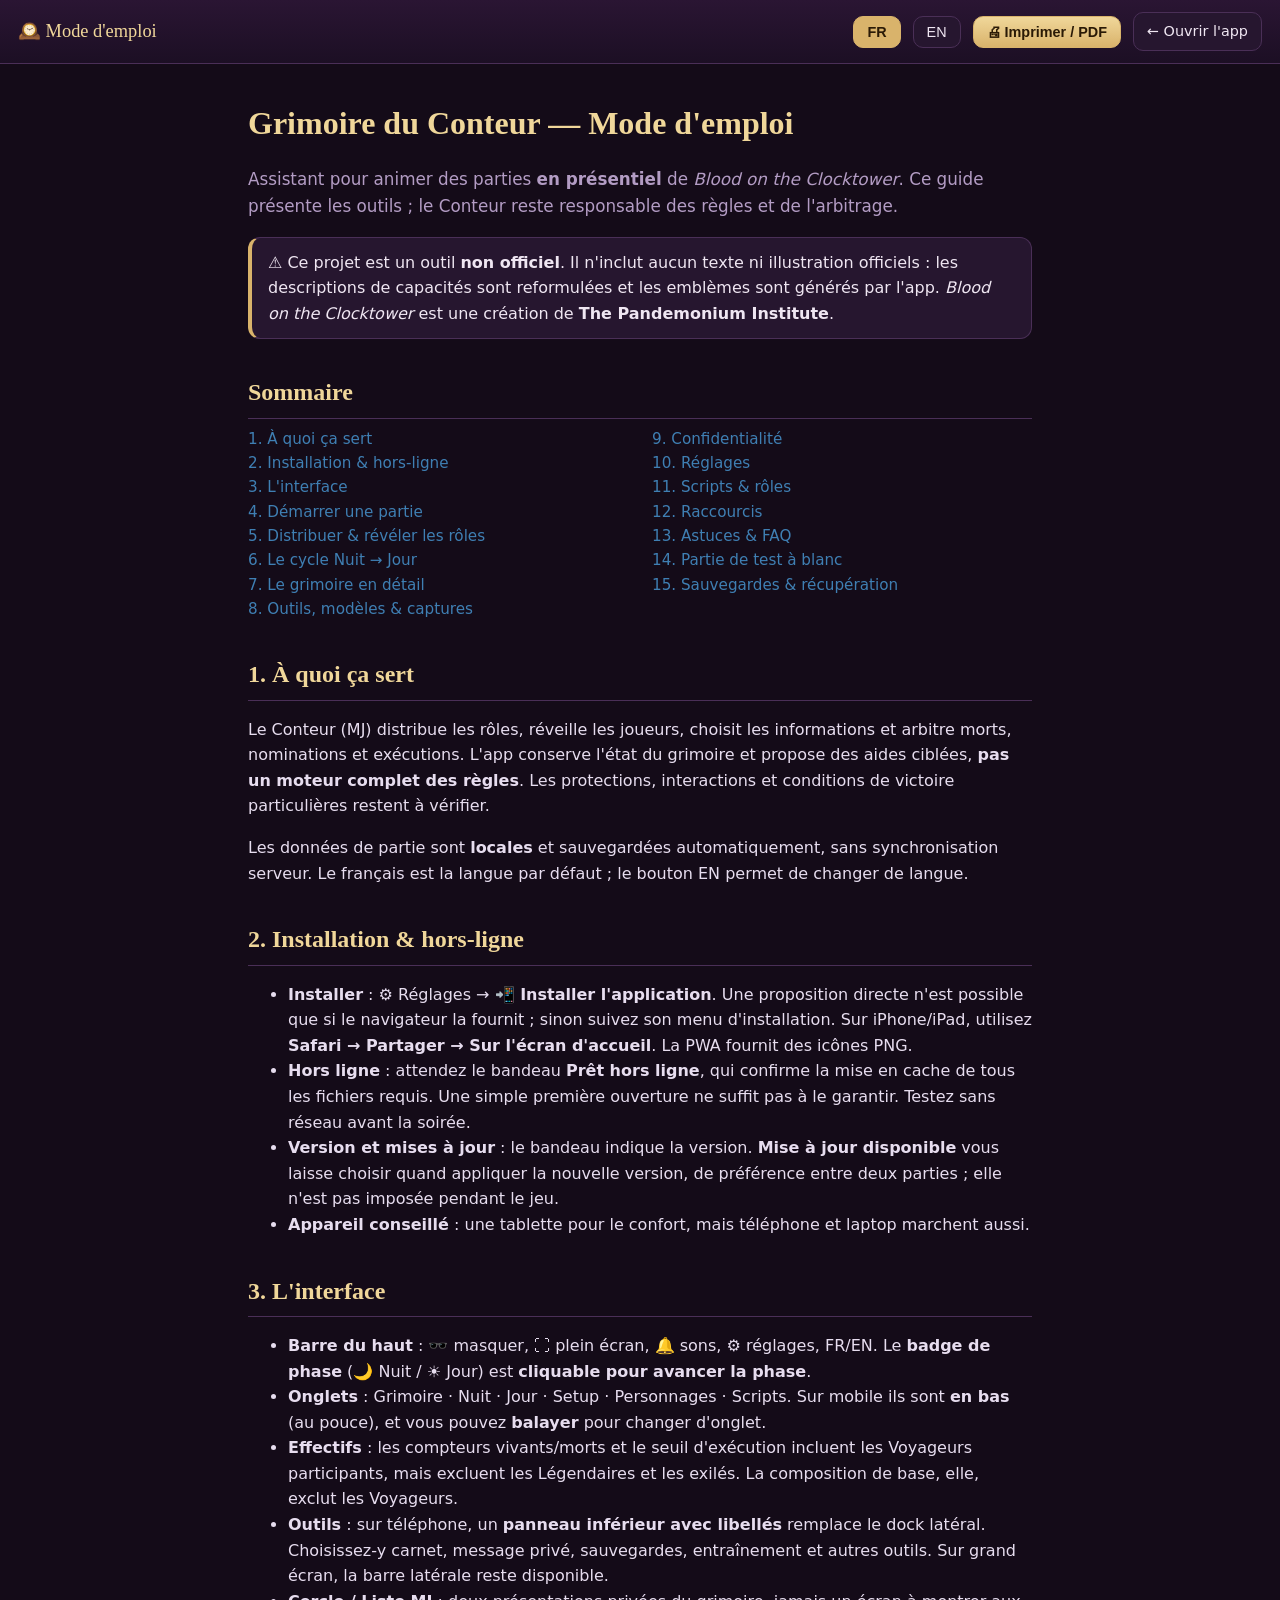
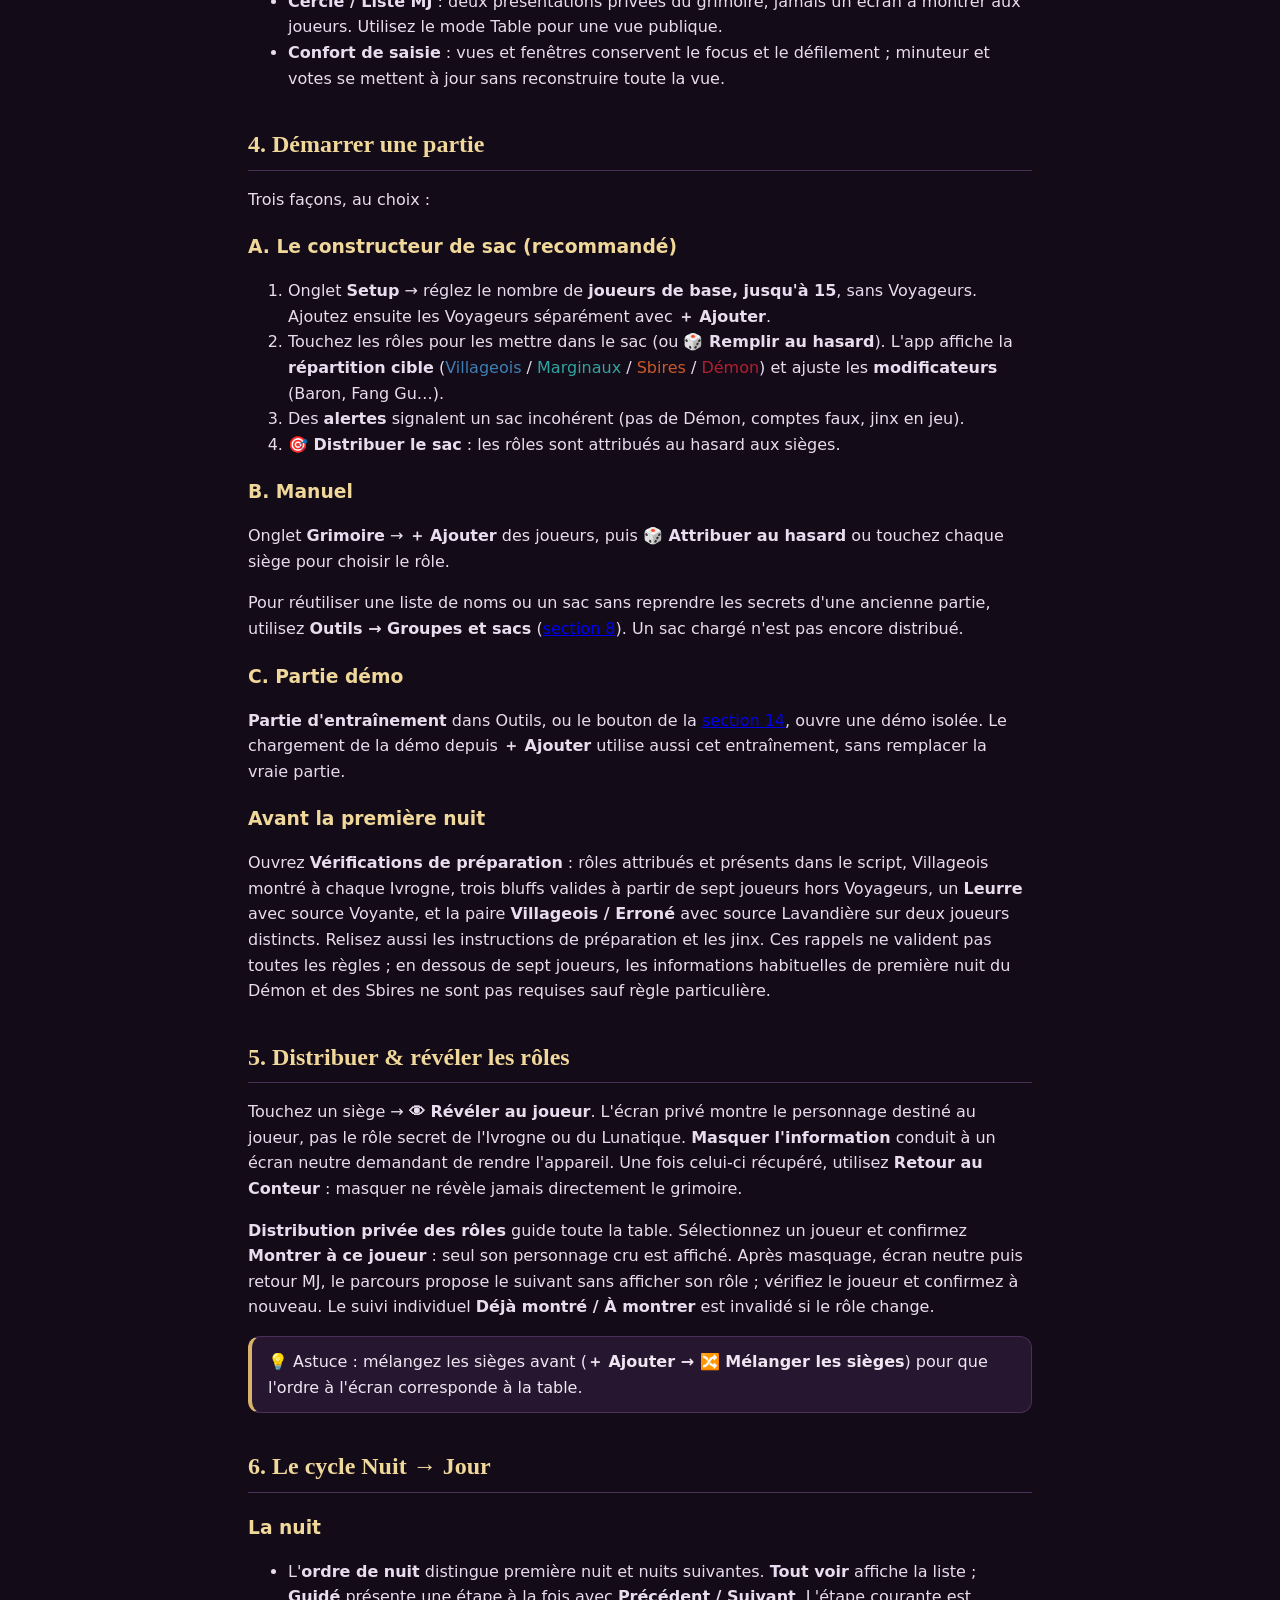
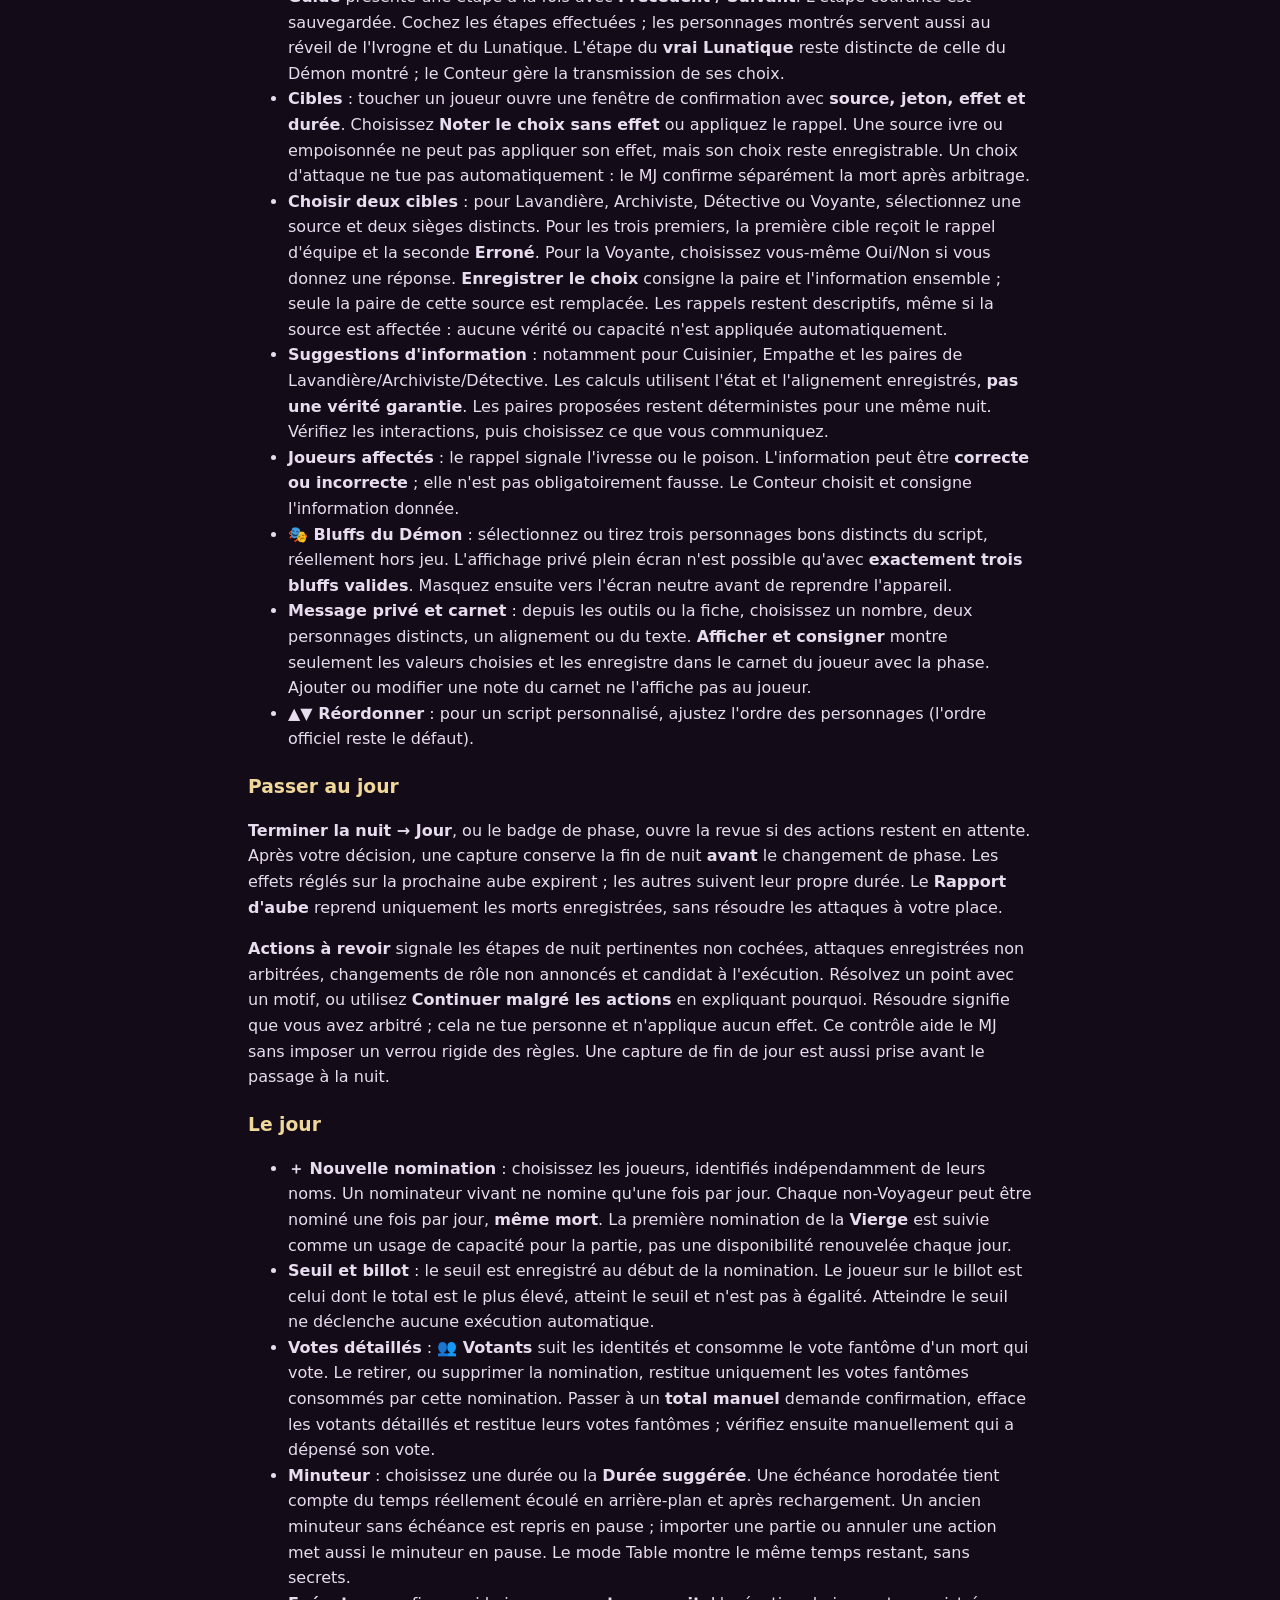
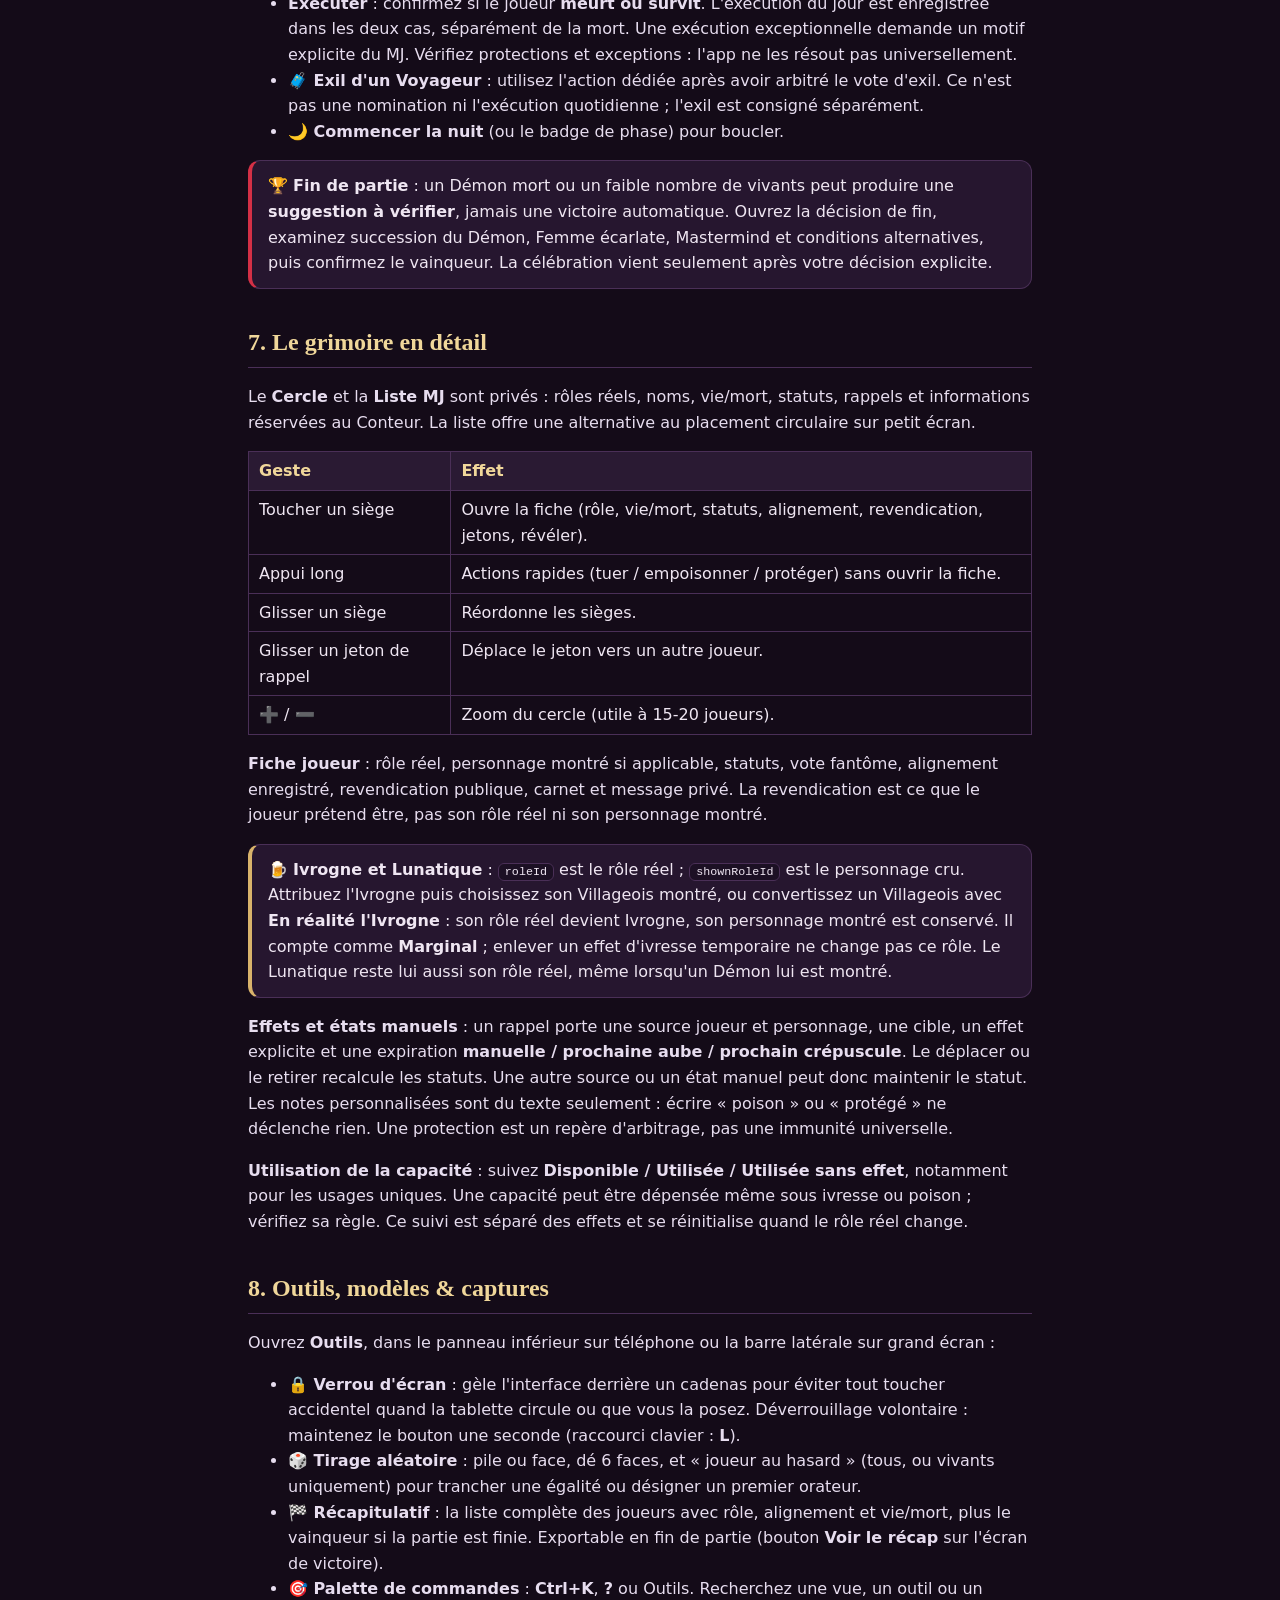
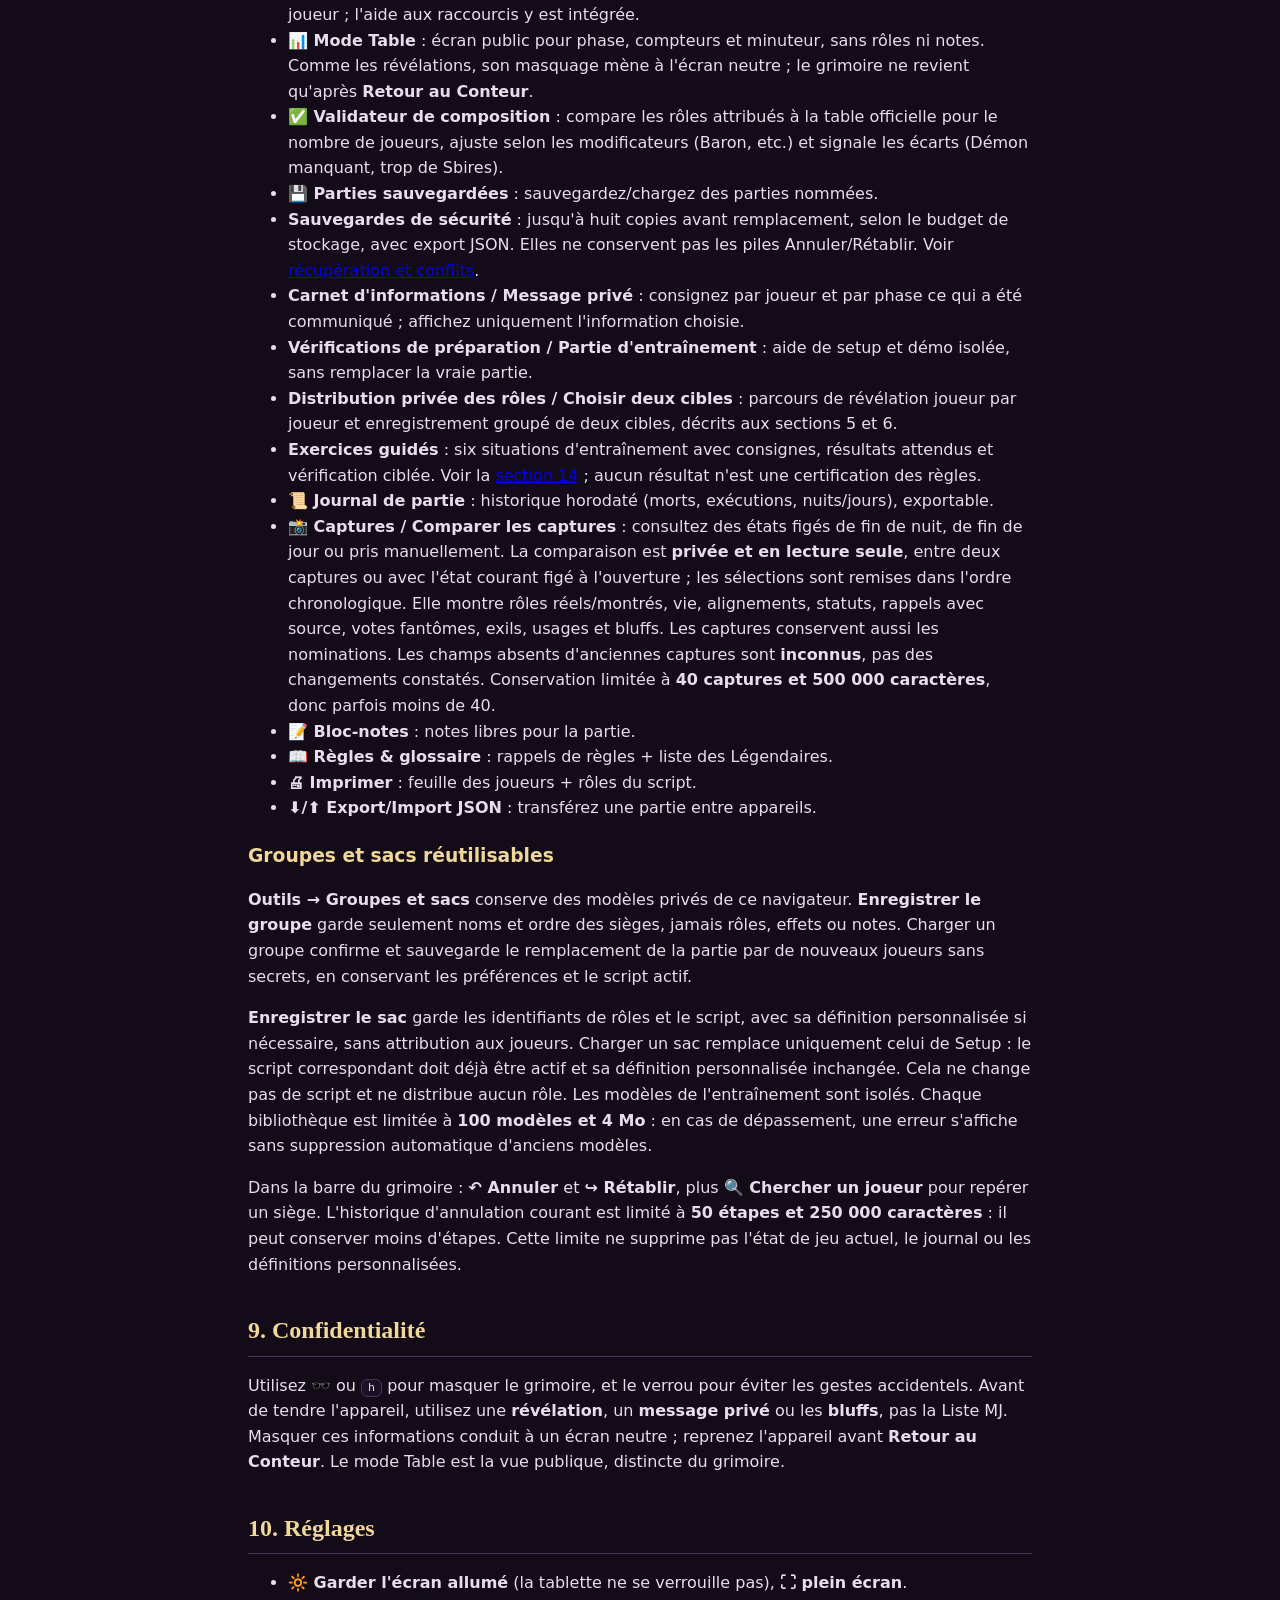
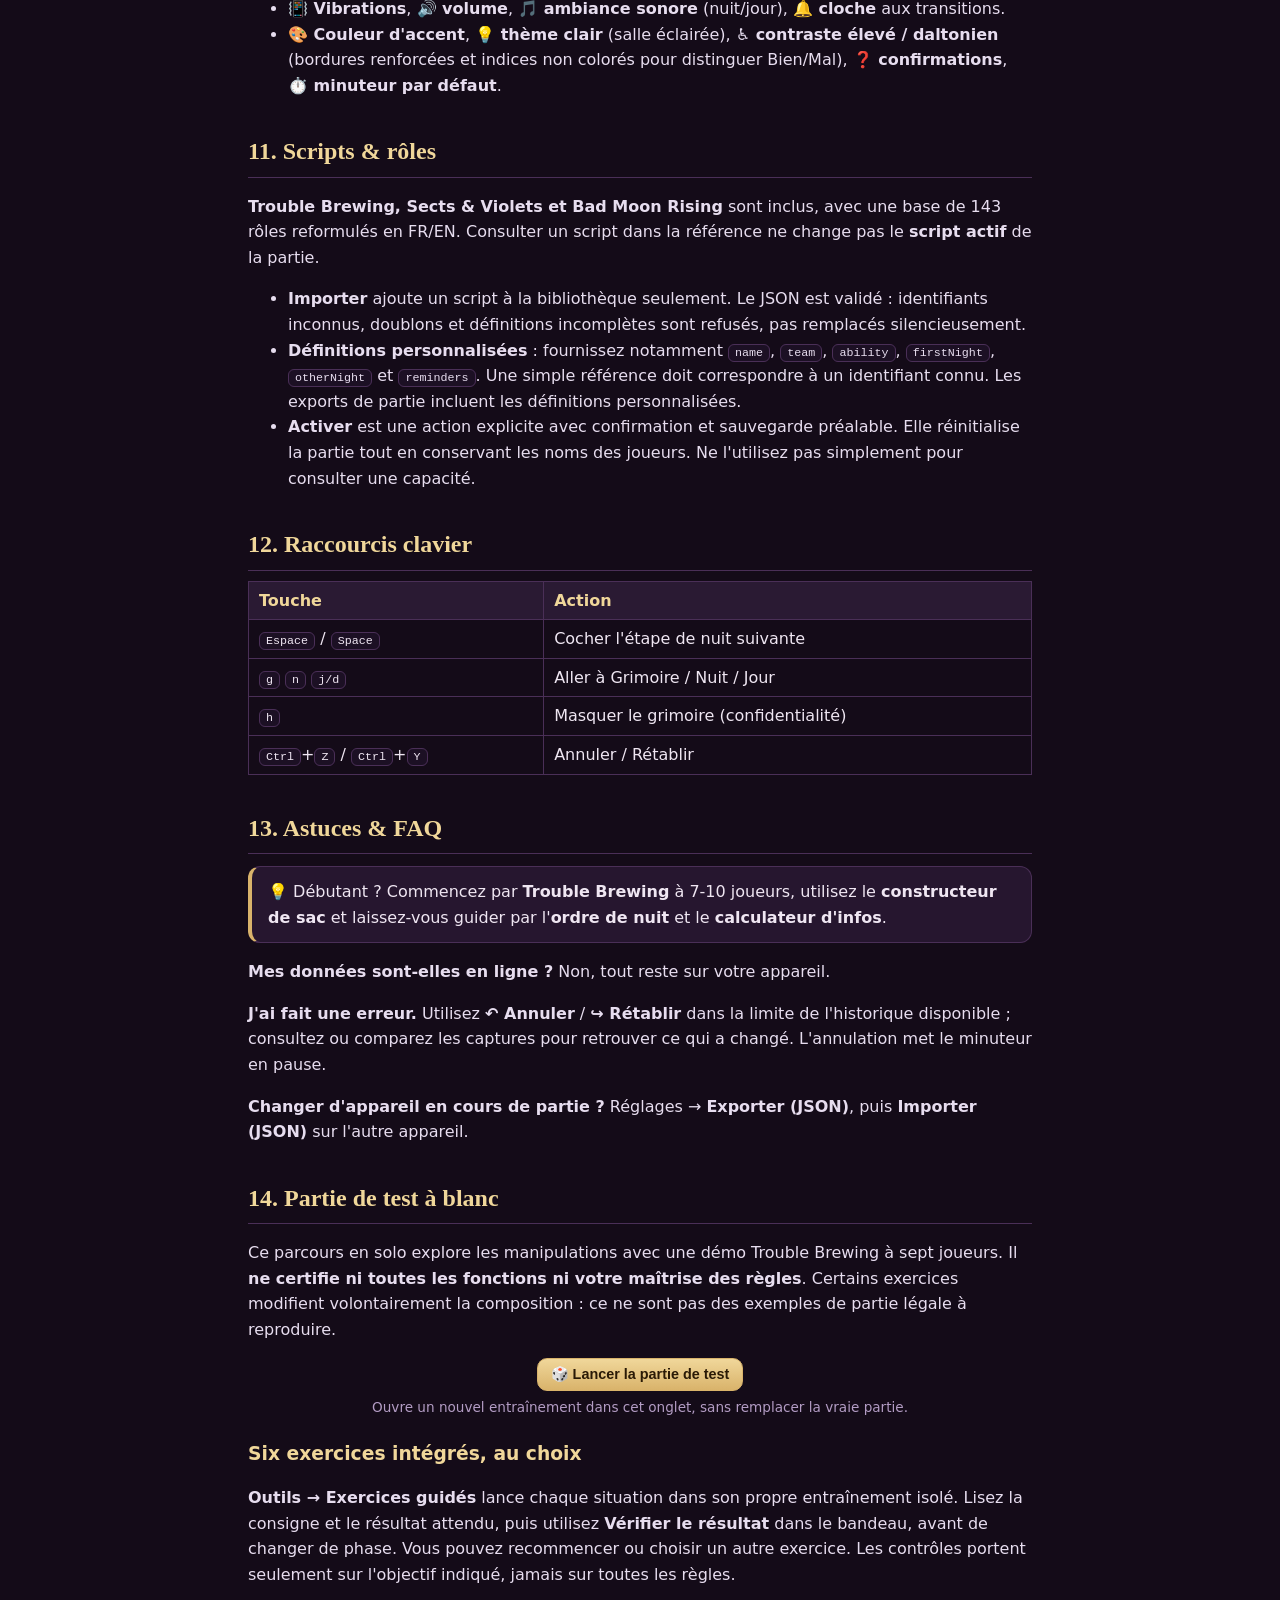
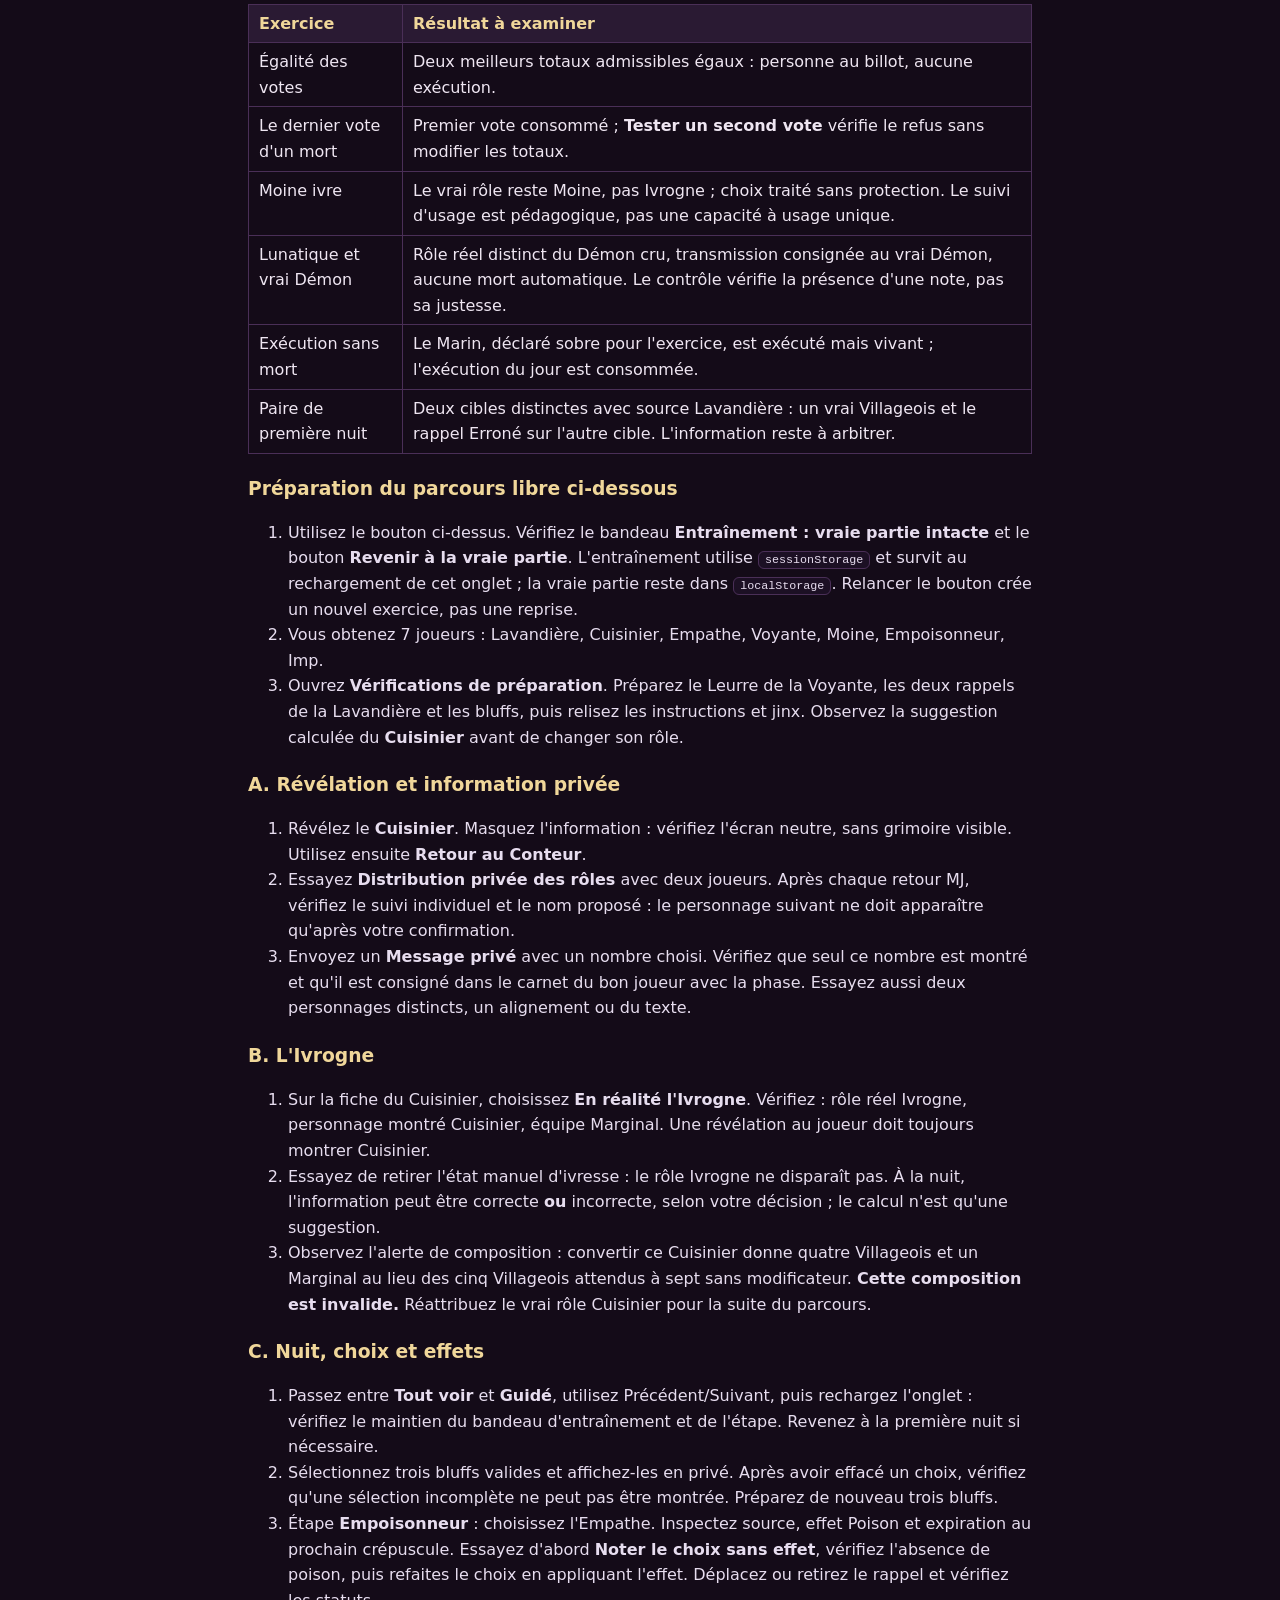
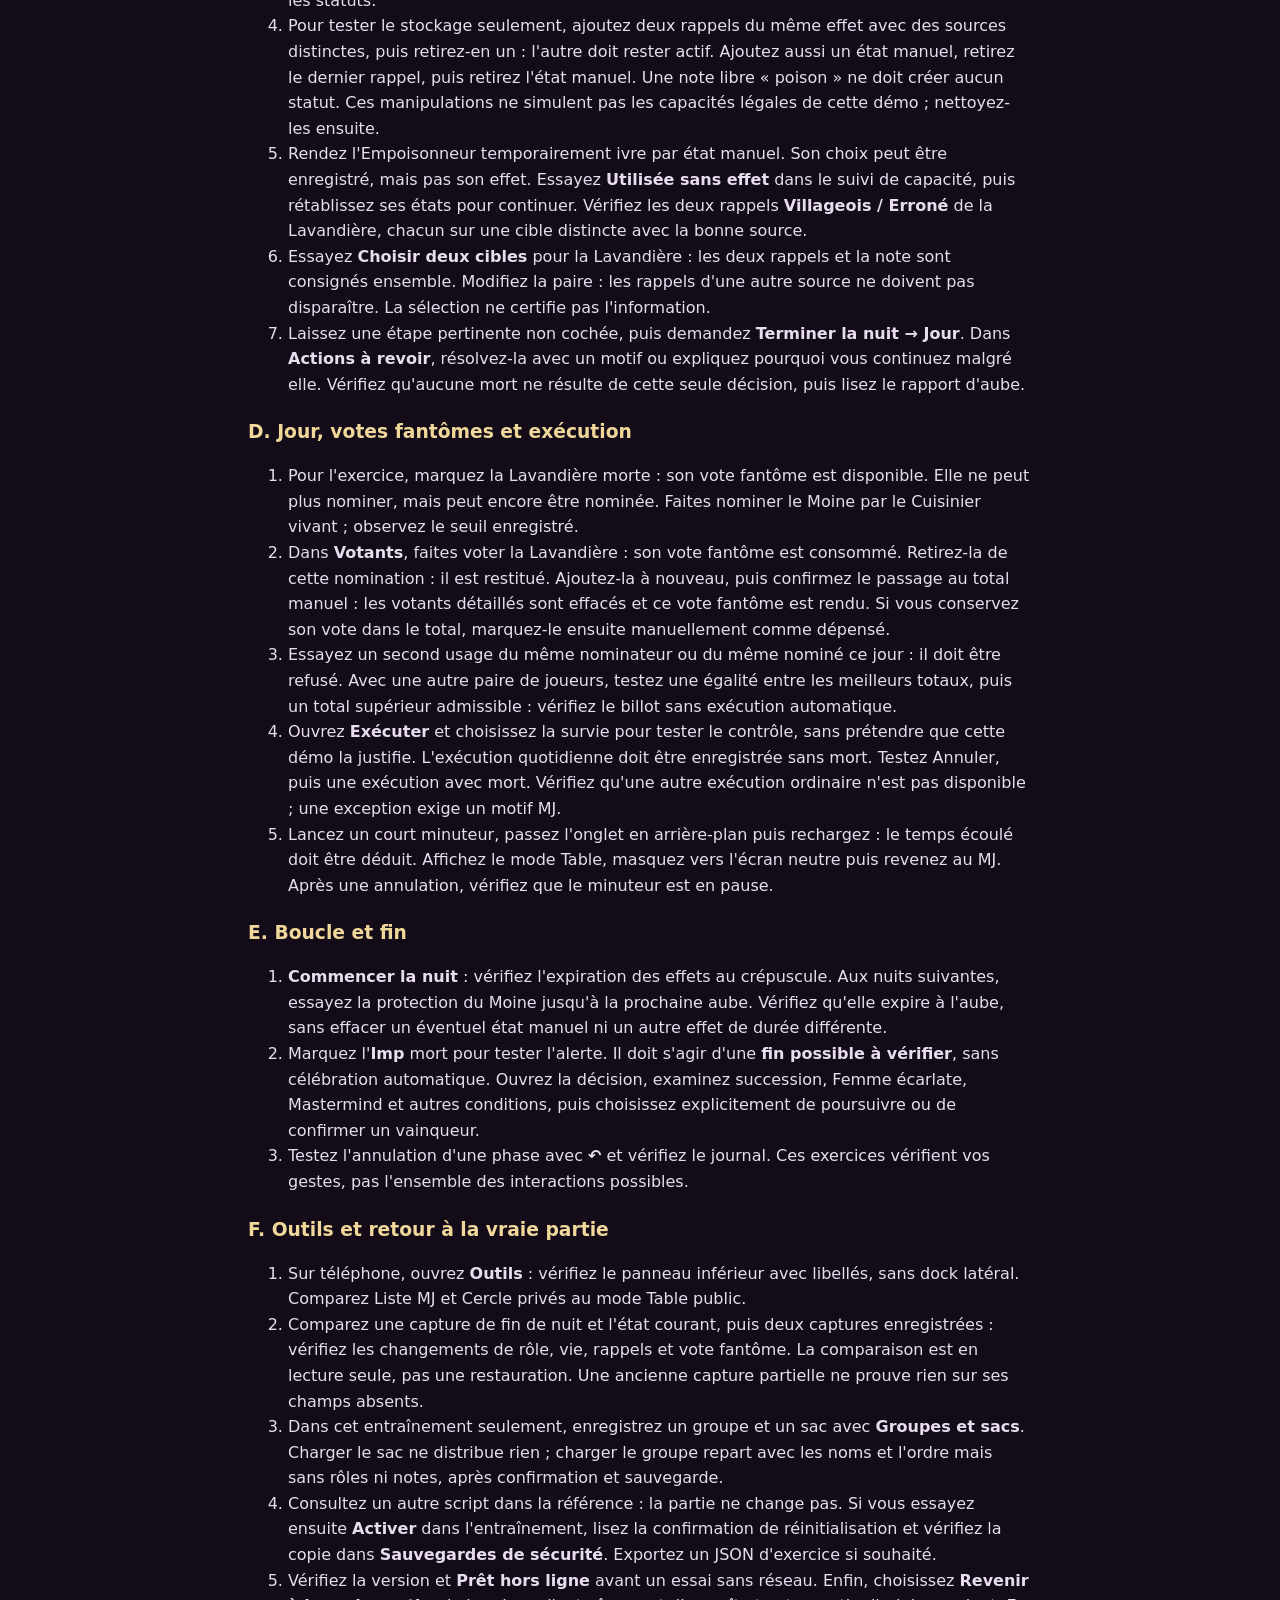
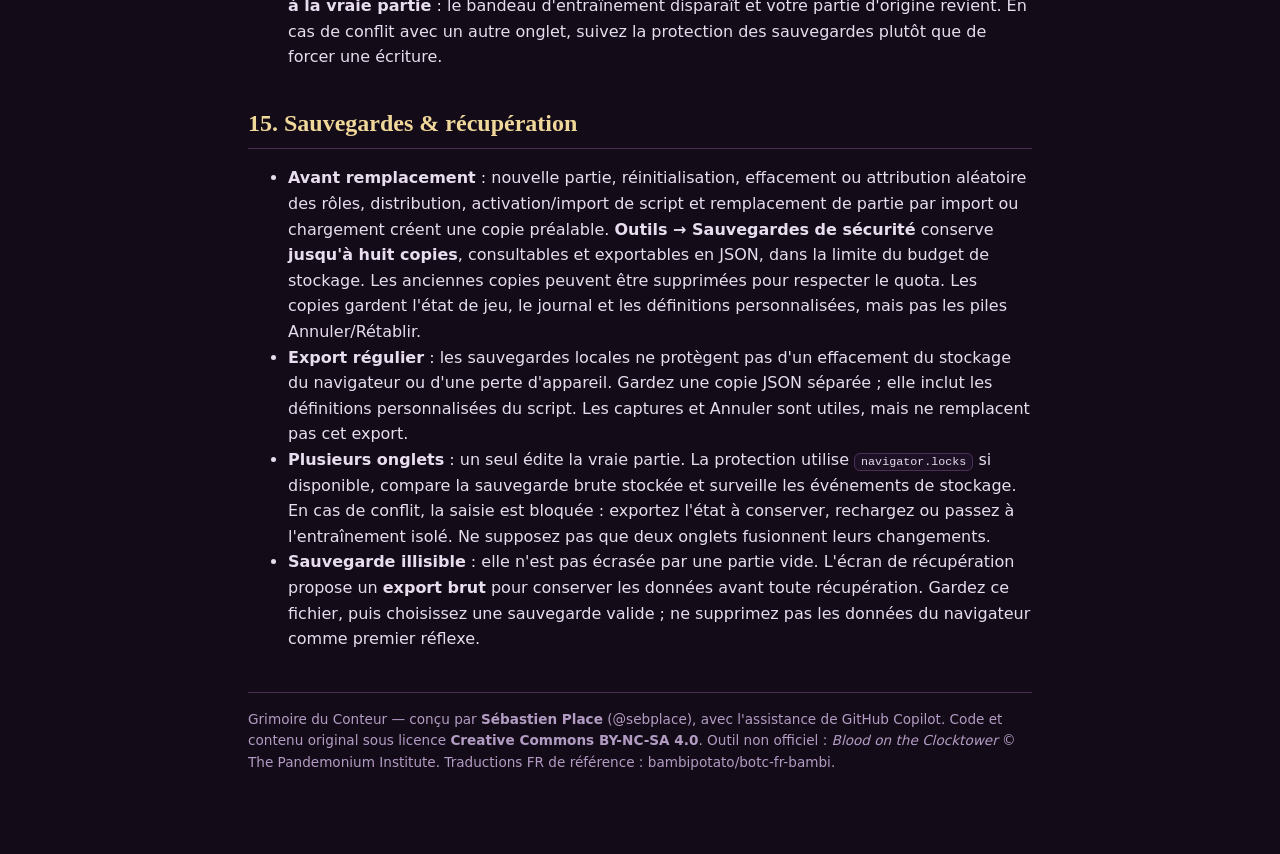
==== commit 5180fc29: "Fluidifier les sessions MJ avec parcours guides, modeles et exercices Use real-deadline timers and c" ====
--- a/guide.html
+++ b/guide.html
@@ -74,7 +74,7 @@
   <a href="#reveal"><span class="fr">5. Distribuer & révéler les rôles</span><span class="en">5. Deal & reveal roles</span></a><br>
   <a href="#loop"><span class="fr">6. Le cycle Nuit → Jour</span><span class="en">6. The Night → Day loop</span></a><br>
   <a href="#grimoire"><span class="fr">7. Le grimoire en détail</span><span class="en">7. The grimoire in detail</span></a><br>
-  <a href="#tools"><span class="fr">8. Outils du conteur</span><span class="en">8. Storyteller tools</span></a><br>
+  <a href="#tools"><span class="fr">8. Outils, modèles & captures</span><span class="en">8. Tools, templates & captures</span></a><br>
   <a href="#privacy"><span class="fr">9. Confidentialité</span><span class="en">9. Privacy</span></a><br>
   <a href="#settings"><span class="fr">10. Réglages</span><span class="en">10. Settings</span></a><br>
   <a href="#scripts"><span class="fr">11. Scripts & rôles</span><span class="en">11. Scripts & roles</span></a><br>
@@ -103,22 +103,24 @@
 <ul>
   <li><span class="fr"><b>Barre du haut</b> : 🕶️ masquer, ⛶ plein écran, 🔔 sons, ⚙ réglages, FR/EN. Le <b>badge de phase</b> (🌙 Nuit / ☀️ Jour) est <b>cliquable pour avancer la phase</b>.</span><span class="en"><b>Top bar</b>: 🕶️ hide, ⛶ fullscreen, 🔔 sound, ⚙ settings, FR/EN. The <b>phase badge</b> (🌙 Night / ☀️ Day) is <b>clickable to advance the phase</b>.</span></li>
   <li><span class="fr"><b>Onglets</b> : Grimoire · Nuit · Jour · Setup · Personnages · Scripts. Sur mobile ils sont <b>en bas</b> (au pouce), et vous pouvez <b>balayer</b> pour changer d'onglet.</span><span class="en"><b>Tabs</b>: Grimoire · Night · Day · Setup · Characters · Scripts. On mobile they sit <b>at the bottom</b> (thumb-friendly) and you can <b>swipe</b> to switch.</span></li>
-  <li><span class="fr"><b>Mini-barre d'état</b> : vivants / morts / majorité requise / phase, visible partout.</span><span class="en"><b>Mini status bar</b>: living / dead / votes-to-execute / phase, visible everywhere.</span></li>
+  <li><span class="fr"><b>Effectifs</b> : les compteurs vivants/morts et le seuil d'exécution incluent les Voyageurs participants, mais excluent les Légendaires et les exilés. La composition de base, elle, exclut les Voyageurs.</span><span class="en"><b>Counts</b>: living/dead counts and the execution threshold include participating Travellers, but exclude Fabled and exiled players. Base setup counts exclude Travellers.</span></li>
   <li><span class="fr"><b>Outils</b> : sur téléphone, un <b>panneau inférieur avec libellés</b> remplace le dock latéral. Choisissez-y carnet, message privé, sauvegardes, entraînement et autres outils. Sur grand écran, la barre latérale reste disponible.</span><span class="en"><b>Tools</b>: on phones, a <b>labelled bottom sheet</b> replaces the side dock. Find the notebook, private messages, backups, training and other tools there. The side toolbar remains available on larger screens.</span></li>
   <li><span class="fr"><b>Cercle / Liste MJ</b> : deux présentations privées du grimoire, jamais un écran à montrer aux joueurs. Utilisez le mode Table pour une vue publique.</span><span class="en"><b>Circle / GM list</b>: two private grimoire layouts, never a player-facing screen. Use Table mode for a public view.</span></li>
+  <li><span class="fr"><b>Confort de saisie</b> : vues et fenêtres conservent le focus et le défilement ; minuteur et votes se mettent à jour sans reconstruire toute la vue.</span><span class="en"><b>Editing comfort</b>: views and dialogs preserve focus and scrolling; timer and votes update without rebuilding the whole view.</span></li>
 </ul>
 
 <h2 id="start"><span class="fr">4. Démarrer une partie</span><span class="en">4. Starting a game</span></h2>
 <p><span class="fr">Trois façons, au choix :</span><span class="en">Three ways, your choice:</span></p>
 <h3><span class="fr">A. Le constructeur de sac (recommandé)</span><span class="en">A. The bag builder (recommended)</span></h3>
 <ol>
-  <li><span class="fr">Onglet <b>Setup</b> → réglez le <b>nombre de joueurs</b>.</span><span class="en"><b>Setup</b> tab → set the <b>number of players</b>.</span></li>
+  <li><span class="fr">Onglet <b>Setup</b> → réglez le nombre de <b>joueurs de base, jusqu'à 15</b>, sans Voyageurs. Ajoutez ensuite les Voyageurs séparément avec <b>＋ Ajouter</b>.</span><span class="en"><b>Setup</b> tab → set the number of <b>base players, up to 15</b>, excluding Travellers. Add Travellers separately afterwards with <b>＋ Add</b>.</span></li>
   <li><span class="fr">Touchez les rôles pour les mettre dans le sac (ou <b>🎲 Remplir au hasard</b>). L'app affiche la <b>répartition cible</b> (<span class="t-tf">Villageois</span> / <span class="t-out">Marginaux</span> / <span class="t-min">Sbires</span> / <span class="t-dem">Démon</span>) et ajuste les <b>modificateurs</b> (Baron, Fang Gu…).</span><span class="en">Tap roles to add them to the bag (or <b>🎲 Random fill</b>). The app shows the <b>target counts</b> (<span class="t-tf">Townsfolk</span> / <span class="t-out">Outsiders</span> / <span class="t-min">Minions</span> / <span class="t-dem">Demon</span>) and auto-adjusts for <b>setup modifiers</b> (Baron, Fang Gu…).</span></li>
   <li><span class="fr">Des <b>alertes</b> signalent un sac incohérent (pas de Démon, comptes faux, jinx en jeu).</span><span class="en"><b>Warnings</b> flag an inconsistent bag (no Demon, wrong counts, jinx in play).</span></li>
   <li><span class="fr"><b>🎯 Distribuer le sac</b> : les rôles sont attribués au hasard aux sièges.</span><span class="en"><b>🎯 Deal the bag</b>: roles are randomly assigned to seats.</span></li>
 </ol>
 <h3><span class="fr">B. Manuel</span><span class="en">B. Manual</span></h3>
 <p><span class="fr">Onglet <b>Grimoire</b> → <b>＋ Ajouter</b> des joueurs, puis <b>🎲 Attribuer au hasard</b> ou touchez chaque siège pour choisir le rôle.</span><span class="en"><b>Grimoire</b> tab → <b>＋ Add</b> players, then <b>🎲 Assign at random</b> or tap each seat to pick the role.</span></p>
+<p><span class="fr">Pour réutiliser une liste de noms ou un sac sans reprendre les secrets d'une ancienne partie, utilisez <b>Outils → Groupes et sacs</b> (<a href="#tools">section 8</a>). Un sac chargé n'est pas encore distribué.</span><span class="en">To reuse names or a bag without bringing back an old game's secrets, use <b>Tools → Groups and bags</b> (<a href="#tools">section 8</a>). A loaded bag has not yet been dealt.</span></p>
 <h3><span class="fr">C. Partie démo</span><span class="en">C. Demo game</span></h3>
 <p><span class="fr"><b>Partie d'entraînement</b> dans Outils, ou le bouton de la <a href="#testgame">section 14</a>, ouvre une démo isolée. Le chargement de la démo depuis <b>＋ Ajouter</b> utilise aussi cet entraînement, sans remplacer la vraie partie.</span><span class="en"><b>Training game</b> in Tools, or the button in <a href="#testgame">section 14</a>, opens an isolated demo. Loading the demo from <b>＋ Add</b> also uses training without replacing your real game.</span></p>
 <h3><span class="fr">Avant la première nuit</span><span class="en">Before the first night</span></h3>
@@ -126,6 +128,7 @@
 
 <h2 id="reveal"><span class="fr">5. Distribuer & révéler les rôles</span><span class="en">5. Deal & reveal roles</span></h2>
 <p><span class="fr">Touchez un siège → <b>👁 Révéler au joueur</b>. L'écran privé montre le personnage destiné au joueur, pas le rôle secret de l'Ivrogne ou du Lunatique. <b>Masquer l'information</b> conduit à un écran neutre demandant de rendre l'appareil. Une fois celui-ci récupéré, utilisez <b>Retour au Conteur</b> : masquer ne révèle jamais directement le grimoire.</span><span class="en">Tap a seat → <b>👁 Reveal to player</b>. The private screen shows the character intended for that player, not the Drunk's or Lunatic's secret actual character. <b>Hide information</b> opens a neutral screen asking them to hand back the device. Once it is back with you, use <b>Return to Storyteller</b>: hiding never reveals the grimoire directly.</span></p>
+<p><span class="fr"><b>Distribution privée des rôles</b> guide toute la table. Sélectionnez un joueur et confirmez <b>Montrer à ce joueur</b> : seul son personnage cru est affiché. Après masquage, écran neutre puis retour MJ, le parcours propose le suivant sans afficher son rôle ; vérifiez le joueur et confirmez à nouveau. Le suivi individuel <b>Déjà montré / À montrer</b> est invalidé si le rôle change.</span><span class="en"><b>Private role distribution</b> guides the whole table. Select a player and confirm <b>Show to this player</b>: only their believed character appears. After hiding, the neutral screen and Storyteller return, the tour suggests the next player without displaying their character; check the player and confirm again. Individual <b>Already shown / Not shown</b> tracking is invalidated when the character changes.</span></p>
 <div class="card tip"><span class="fr">💡 Astuce : mélangez les sièges avant (<b>＋ Ajouter → 🔀 Mélanger les sièges</b>) pour que l'ordre à l'écran corresponde à la table.</span><span class="en">💡 Tip: shuffle seats first (<b>＋ Add → 🔀 Shuffle seats</b>) so the on-screen order matches your table.</span></div>
 
 <h2 id="loop"><span class="fr">6. Le cycle Nuit → Jour</span><span class="en">6. The Night → Day loop</span></h2>
@@ -133,6 +136,7 @@
 <ul>
   <li><span class="fr">L'<b>ordre de nuit</b> distingue première nuit et nuits suivantes. <b>Tout voir</b> affiche la liste ; <b>Guidé</b> présente une étape à la fois avec <b>Précédent / Suivant</b>. L'étape courante est sauvegardée. Cochez les étapes effectuées ; les personnages montrés servent aussi au réveil de l'Ivrogne et du Lunatique. L'étape du <b>vrai Lunatique</b> reste distincte de celle du Démon montré ; le Conteur gère la transmission de ses choix.</span><span class="en">The <b>night order</b> distinguishes first and other nights. <b>Full list</b> shows everything; <b>Guided</b> shows one step with <b>Previous / Next</b>. The current step is saved. Tick completed steps; shown characters also guide waking the Drunk and Lunatic. The <b>actual Lunatic's</b> step remains separate from the shown Demon's step; the Storyteller handles relaying their choices.</span></li>
   <li><span class="fr"><b>Cibles</b> : toucher un joueur ouvre une fenêtre de confirmation avec <b>source, jeton, effet et durée</b>. Choisissez <b>Noter le choix sans effet</b> ou appliquez le rappel. Une source ivre ou empoisonnée ne peut pas appliquer son effet, mais son choix reste enregistrable. Un choix d'attaque ne tue pas automatiquement : le MJ confirme séparément la mort après arbitrage.</span><span class="en"><b>Targets</b>: tapping a player opens a confirmation dialog with <b>source, token, effect and expiry</b>. Choose <b>Record choice without effect</b> or apply the reminder. A drunk or poisoned source cannot apply its effect, but its choice can still be recorded. An attack choice does not kill automatically: the Storyteller separately confirms death after adjudication.</span></li>
+  <li><span class="fr"><b>Choisir deux cibles</b> : pour Lavandière, Archiviste, Détective ou Voyante, sélectionnez une source et deux sièges distincts. Pour les trois premiers, la première cible reçoit le rappel d'équipe et la seconde <b>Erroné</b>. Pour la Voyante, choisissez vous-même Oui/Non si vous donnez une réponse. <b>Enregistrer le choix</b> consigne la paire et l'information ensemble ; seule la paire de cette source est remplacée. Les rappels restent descriptifs, même si la source est affectée : aucune vérité ou capacité n'est appliquée automatiquement.</span><span class="en"><b>Choose two targets</b>: for Washerwoman, Librarian, Investigator or Fortune Teller, select a source and two distinct seats. For the first three, the first target receives the team reminder and the second <b>Wrong</b>. For Fortune Teller, choose Yes/No yourself if giving an answer. <b>Save choice</b> records the pair and information together; only this source's pair is replaced. Reminders remain descriptive, including when the source is impaired: no truth or ability is applied automatically.</span></li>
   <li><span class="fr"><b>Suggestions d'information</b> : notamment pour Cuisinier, Empathe et les paires de Lavandière/Archiviste/Détective. Les calculs utilisent l'état et l'alignement enregistrés, <b>pas une vérité garantie</b>. Les paires proposées restent déterministes pour une même nuit. Vérifiez les interactions, puis choisissez ce que vous communiquez.</span><span class="en"><b>Information suggestions</b>: including Chef, Empath and Washerwoman/Librarian/Investigator pairs. Calculations use recorded state and alignment, <b>not guaranteed truth</b>. Suggested pairs are deterministic for the same night. Review interactions, then choose what to communicate.</span></li>
   <li><span class="fr"><b>Joueurs affectés</b> : le rappel signale l'ivresse ou le poison. L'information peut être <b>correcte ou incorrecte</b> ; elle n'est pas obligatoirement fausse. Le Conteur choisit et consigne l'information donnée.</span><span class="en"><b>Impaired players</b>: the reminder flags drunkenness or poison. Information may be <b>correct or incorrect</b>; it is not required to be false. The Storyteller chooses and records what was given.</span></li>
   <li><span class="fr"><b>🎭 Bluffs du Démon</b> : sélectionnez ou tirez trois personnages bons distincts du script, réellement hors jeu. L'affichage privé plein écran n'est possible qu'avec <b>exactement trois bluffs valides</b>. Masquez ensuite vers l'écran neutre avant de reprendre l'appareil.</span><span class="en"><b>🎭 Demon bluffs</b>: select or draw three distinct good characters from the script that are actually out of play. The private full-screen display requires <b>exactly three valid bluffs</b>. Hide to the neutral screen before taking the device back.</span></li>
@@ -140,13 +144,14 @@
   <li><span class="fr"><b>▲▼ Réordonner</b> : pour un script personnalisé, ajustez l'ordre des personnages (l'ordre officiel reste le défaut).</span><span class="en"><b>▲▼ Reorder</b>: for a custom script, tweak the character order (official order stays the default).</span></li>
 </ul>
 <h3><span class="fr">Passer au jour</span><span class="en">Go to day</span></h3>
-<p><span class="fr"><b>Terminer la nuit → Jour</b>, ou le badge de phase, avance la partie. Les effets réglés sur la prochaine aube expirent ; ceux à durée manuelle ou au crépuscule restent selon leur réglage. Le <b>Rapport d'aube</b> reprend les morts que vous avez enregistrées et une capture conserve le grimoire. Ce rapport ne résout pas les attaques à votre place.</span><span class="en"><b>End night → Day</b>, or the phase badge, advances the game. Effects set to next dawn expire; manual and dusk effects follow their own expiry. The <b>Dawn report</b> lists deaths you recorded and a snapshot stores the grimoire. This report does not resolve attacks for you.</span></p>
+<p><span class="fr"><b>Terminer la nuit → Jour</b>, ou le badge de phase, ouvre la revue si des actions restent en attente. Après votre décision, une capture conserve la fin de nuit <b>avant</b> le changement de phase. Les effets réglés sur la prochaine aube expirent ; les autres suivent leur propre durée. Le <b>Rapport d'aube</b> reprend uniquement les morts enregistrées, sans résoudre les attaques à votre place.</span><span class="en"><b>End night → Day</b>, or the phase badge, opens a review if actions remain pending. After your decision, a capture stores the end of night <b>before</b> the phase change. Effects set to next dawn expire; others follow their own expiry. The <b>Dawn report</b> lists only recorded deaths, without resolving attacks for you.</span></p>
+<p><span class="fr"><b>Actions à revoir</b> signale les étapes de nuit pertinentes non cochées, attaques enregistrées non arbitrées, changements de rôle non annoncés et candidat à l'exécution. Résolvez un point avec un motif, ou utilisez <b>Continuer malgré les actions</b> en expliquant pourquoi. Résoudre signifie que vous avez arbitré ; cela ne tue personne et n'applique aucun effet. Ce contrôle aide le MJ sans imposer un verrou rigide des règles. Une capture de fin de jour est aussi prise avant le passage à la nuit.</span><span class="en"><b>Pending actions</b> flags relevant unchecked night steps, recorded but unadjudicated attacks, unannounced character changes and an execution candidate. Resolve an item with a reason, or use <b>Continue anyway</b> and explain why. Resolving means you have adjudicated; it kills nobody and applies no effect. This assists the Storyteller without rigidly locking the rules. An end-of-day capture is also taken before the next night.</span></p>
 <h3><span class="fr">Le jour</span><span class="en">Day</span></h3>
 <ul>
   <li><span class="fr"><b>＋ Nouvelle nomination</b> : choisissez les joueurs, identifiés indépendamment de leurs noms. Un nominateur vivant ne nomine qu'une fois par jour. Chaque non-Voyageur peut être nominé une fois par jour, <b>même mort</b>. La première nomination de la <b>Vierge</b> est suivie comme un usage de capacité pour la partie, pas une disponibilité renouvelée chaque jour.</span><span class="en"><b>＋ New nomination</b>: select players, identified independently of their names. A living nominator nominates only once per day. Each non-Traveller can be nominated once per day, <b>even if dead</b>. The <b>Virgin's</b> first nomination is tracked as ability use across the game, not renewed daily.</span></li>
   <li><span class="fr"><b>Seuil et billot</b> : le seuil est enregistré au début de la nomination. Le joueur sur le billot est celui dont le total est le plus élevé, atteint le seuil et n'est pas à égalité. Atteindre le seuil ne déclenche aucune exécution automatique.</span><span class="en"><b>Threshold and block</b>: the threshold is stored when the nomination starts. The player on the block has the highest total that reaches the threshold without a tie. Reaching the threshold never executes automatically.</span></li>
   <li><span class="fr"><b>Votes détaillés</b> : <b>👥 Votants</b> suit les identités et consomme le vote fantôme d'un mort qui vote. Le retirer, ou supprimer la nomination, restitue uniquement les votes fantômes consommés par cette nomination. Passer à un <b>total manuel</b> demande confirmation, efface les votants détaillés et restitue leurs votes fantômes ; vérifiez ensuite manuellement qui a dépensé son vote.</span><span class="en"><b>Detailed votes</b>: <b>👥 Voters</b> tracks identities and spends a dead voter's ghost vote. Removing that voter, or deleting the nomination, refunds only ghost votes spent by that nomination. Switching to a <b>manual total</b> requires confirmation, clears detailed voters and refunds their ghost votes; then manually track who spent a vote.</span></li>
-  <li><span class="fr"><b>Minuteur</b> : lancez un décompte (presets 3/5/10 min) avec cloche à la fin. Le bouton <b>✨ Durée suggérée</b> règle automatiquement le temps selon le nombre de vivants (plus il reste de joueurs, plus le jour est long).</span><span class="en"><b>Timer</b>: run a countdown (3/5/10 min presets) with a bell at the end. The <b>✨ Suggested duration</b> button auto-sets the time from the living count (more players alive, longer day).</span></li>
+  <li><span class="fr"><b>Minuteur</b> : choisissez une durée ou la <b>Durée suggérée</b>. Une échéance horodatée tient compte du temps réellement écoulé en arrière-plan et après rechargement. Un ancien minuteur sans échéance est repris en pause ; importer une partie ou annuler une action met aussi le minuteur en pause. Le mode Table montre le même temps restant, sans secrets.</span><span class="en"><b>Timer</b>: choose a duration or <b>Suggested duration</b>. A timestamped deadline accounts for elapsed time in the background and after refresh. A legacy timer without a deadline resumes paused; importing a game or undoing an action also pauses the timer. Table mode shows the same remaining time without secrets.</span></li>
   <li><span class="fr"><b>Exécuter</b> : confirmez si le joueur <b>meurt ou survit</b>. L'exécution du jour est enregistrée dans les deux cas, séparément de la mort. Une exécution exceptionnelle demande un motif explicite du MJ. Vérifiez protections et exceptions : l'app ne les résout pas universellement.</span><span class="en"><b>Execute</b>: confirm whether the player <b>dies or survives</b>. The day's execution is recorded either way, separately from death. An exceptional execution needs an explicit Storyteller reason. Review protections and exceptions: the app does not resolve them universally.</span></li>
   <li><span class="fr"><b>🧳 Exil d'un Voyageur</b> : utilisez l'action dédiée après avoir arbitré le vote d'exil. Ce n'est pas une nomination ni l'exécution quotidienne ; l'exil est consigné séparément.</span><span class="en"><b>🧳 Traveller exile</b>: use the dedicated action after adjudicating the exile vote. It is not a nomination or the daily execution; exile is recorded separately.</span></li>
   <li><span class="fr"><b>🌙 Commencer la nuit</b> (ou le badge de phase) pour boucler.</span><span class="en"><b>🌙 Start night</b> (or the phase badge) to loop.</span></li>
@@ -168,26 +173,31 @@
 <p><span class="fr"><b>Effets et états manuels</b> : un rappel porte une source joueur et personnage, une cible, un effet explicite et une expiration <b>manuelle / prochaine aube / prochain crépuscule</b>. Le déplacer ou le retirer recalcule les statuts. Une autre source ou un état manuel peut donc maintenir le statut. Les notes personnalisées sont du texte seulement : écrire « poison » ou « protégé » ne déclenche rien. Une protection est un repère d'arbitrage, pas une immunité universelle.</span><span class="en"><b>Effects and manual state</b>: a reminder has a source player and character, a target, an explicit effect and <b>manual / next dawn / next dusk</b> expiry. Moving or removing it recomputes statuses. Another source or manual state may therefore keep a status active. Custom notes are text only: writing “poison” or “protected” triggers nothing. Protection is an adjudication aid, not universal immunity.</span></p>
 <p><span class="fr"><b>Utilisation de la capacité</b> : suivez <b>Disponible / Utilisée / Utilisée sans effet</b>, notamment pour les usages uniques. Une capacité peut être dépensée même sous ivresse ou poison ; vérifiez sa règle. Ce suivi est séparé des effets et se réinitialise quand le rôle réel change.</span><span class="en"><b>Ability use</b>: track <b>Available / Used / Used without effect</b>, especially for limited uses. A use may be spent even while drunk or poisoned; check that character's rule. This tracking is separate from effects and resets when the actual character changes.</span></p>
 
-<h2 id="tools"><span class="fr">8. Outils du conteur</span><span class="en">8. Storyteller tools</span></h2>
+<h2 id="tools"><span class="fr">8. Outils, modèles & captures</span><span class="en">8. Tools, templates & captures</span></h2>
 <p><span class="fr">Ouvrez <b>Outils</b>, dans le panneau inférieur sur téléphone ou la barre latérale sur grand écran :</span><span class="en">Open <b>Tools</b>, in the bottom sheet on phones or the side toolbar on larger screens:</span></p>
 <ul>
   <li><span class="fr"><b>🔒 Verrou d'écran</b> : gèle l'interface derrière un cadenas pour éviter tout toucher accidentel quand la tablette circule ou que vous la posez. Déverrouillage volontaire : maintenez le bouton une seconde (raccourci clavier : <b>L</b>).</span><span class="en"><b>🔒 Screen lock</b>: freezes the interface behind a padlock to prevent accidental taps when the tablet is passed around or set down. Deliberate unlock: hold the button for one second (keyboard shortcut: <b>L</b>).</span></li>
   <li><span class="fr"><b>🎲 Tirage aléatoire</b> : pile ou face, dé 6 faces, et « joueur au hasard » (tous, ou vivants uniquement) pour trancher une égalité ou désigner un premier orateur.</span><span class="en"><b>🎲 Random picker</b>: coin flip, six-sided die, and "random player" (all, or living only) to break a tie or pick a first speaker.</span></li>
   <li><span class="fr"><b>🏁 Récapitulatif</b> : la liste complète des joueurs avec rôle, alignement et vie/mort, plus le vainqueur si la partie est finie. Exportable en fin de partie (bouton <b>Voir le récap</b> sur l'écran de victoire).</span><span class="en"><b>🏁 Recap</b>: the full player list with role, alignment and alive/dead, plus the winner once the game ends. Exportable at game end (the <b>View recap</b> button on the victory screen).</span></li>
   <li><span class="fr"><b>🎯 Palette de commandes</b> : <b>Ctrl+K</b>, <b>?</b> ou Outils. Recherchez une vue, un outil ou un joueur ; l'aide aux raccourcis y est intégrée.</span><span class="en"><b>🎯 Command palette</b>: <b>Ctrl+K</b>, <b>?</b> or Tools. Search for a view, tool or player; shortcut help is included.</span></li>
-  <li><span class="fr"><b>📊 Mode Table</b> : un affichage public grand format (phase, jour ou nuit, compteurs vivants/morts, majorité, minuteur) à tourner vers la table. Aucune information secrète n'y apparaît.</span><span class="en"><b>📊 Table mode</b>: a large public display (phase, day or night, living/dead counters, majority, timer) to turn toward the table. No secret information is shown.</span></li>
+  <li><span class="fr"><b>📊 Mode Table</b> : écran public pour phase, compteurs et minuteur, sans rôles ni notes. Comme les révélations, son masquage mène à l'écran neutre ; le grimoire ne revient qu'après <b>Retour au Conteur</b>.</span><span class="en"><b>📊 Table mode</b>: a public screen for phase, counts and timer, without characters or notes. Like reveals, hiding it opens the neutral screen; the grimoire returns only after <b>Return to Storyteller</b>.</span></li>
   <li><span class="fr"><b>✅ Validateur de composition</b> : compare les rôles attribués à la table officielle pour le nombre de joueurs, ajuste selon les modificateurs (Baron, etc.) et signale les écarts (Démon manquant, trop de Sbires).</span><span class="en"><b>✅ Composition validator</b>: compares the assigned roles to the official table for the player count, adjusts for setup modifiers (Baron, etc.) and flags mismatches (missing Demon, too many Minions).</span></li>
   <li><span class="fr"><b>💾 Parties sauvegardées</b> : sauvegardez/chargez des parties nommées.</span><span class="en"><b>💾 Saved games</b>: save/load named games.</span></li>
   <li><span class="fr"><b>Sauvegardes de sécurité</b> : jusqu'à huit copies avant remplacement, selon le budget de stockage, avec export JSON. Elles ne conservent pas les piles Annuler/Rétablir. Voir <a href="#reliability">récupération et conflits</a>.</span><span class="en"><b>Safety backups</b>: up to eight copies before replacement, within the storage budget, with JSON export. They do not retain undo/redo stacks. See <a href="#reliability">recovery and conflicts</a>.</span></li>
   <li><span class="fr"><b>Carnet d'informations / Message privé</b> : consignez par joueur et par phase ce qui a été communiqué ; affichez uniquement l'information choisie.</span><span class="en"><b>Information notebook / Private message</b>: record what was communicated by player and phase; display only the chosen information.</span></li>
   <li><span class="fr"><b>Vérifications de préparation / Partie d'entraînement</b> : aide de setup et démo isolée, sans remplacer la vraie partie.</span><span class="en"><b>Setup checks / Training game</b>: setup guidance and an isolated demo without replacing the real game.</span></li>
+  <li><span class="fr"><b>Distribution privée des rôles / Choisir deux cibles</b> : parcours de révélation joueur par joueur et enregistrement groupé de deux cibles, décrits aux sections 5 et 6.</span><span class="en"><b>Private role distribution / Choose two targets</b>: a player-by-player reveal tour and paired target recording, described in sections 5 and 6.</span></li>
+  <li><span class="fr"><b>Exercices guidés</b> : six situations d'entraînement avec consignes, résultats attendus et vérification ciblée. Voir la <a href="#testgame">section 14</a> ; aucun résultat n'est une certification des règles.</span><span class="en"><b>Guided exercises</b>: six training situations with instructions, expected outcomes and targeted checks. See <a href="#testgame">section 14</a>; no result is rules certification.</span></li>
   <li><span class="fr"><b>📜 Journal de partie</b> : historique horodaté (morts, exécutions, nuits/jours), exportable.</span><span class="en"><b>📜 Game log</b>: timestamped history (deaths, executions, nights/days), exportable.</span></li>
-  <li><span class="fr"><b>📸 Captures par nuit</b> : relisez l'état du grimoire à chaque aube.</span><span class="en"><b>📸 Night snapshots</b>: review the grimoire state at each dawn.</span></li>
+  <li><span class="fr"><b>📸 Captures / Comparer les captures</b> : consultez des états figés de fin de nuit, de fin de jour ou pris manuellement. La comparaison est <b>privée et en lecture seule</b>, entre deux captures ou avec l'état courant figé à l'ouverture ; les sélections sont remises dans l'ordre chronologique. Elle montre rôles réels/montrés, vie, alignements, statuts, rappels avec source, votes fantômes, exils, usages et bluffs. Les captures conservent aussi les nominations. Les champs absents d'anciennes captures sont <b>inconnus</b>, pas des changements constatés. Conservation limitée à <b>40 captures et 500 000 caractères</b>, donc parfois moins de 40.</span><span class="en"><b>📸 Captures / Compare captures</b>: review frozen end-of-night, end-of-day or manual states. Comparison is <b>private and read-only</b>, between two captures or with current state frozen when opened; selectors are reordered chronologically. It shows actual/shown characters, life, alignments, statuses, sourced reminders, ghost votes, exiles, ability use and bluffs. Captures also retain nominations. Missing fields in older captures are <b>unknown</b>, not observed changes. Retention is capped at <b>40 captures and 500,000 characters</b>, so sometimes fewer than 40 remain.</span></li>
   <li><span class="fr"><b>📝 Bloc-notes</b> : notes libres pour la partie.</span><span class="en"><b>📝 Notes</b>: free notes for the game.</span></li>
   <li><span class="fr"><b>📖 Règles & glossaire</b> : rappels de règles + liste des Légendaires.</span><span class="en"><b>📖 Rules & glossary</b>: rule reminders + Fabled list.</span></li>
   <li><span class="fr"><b>🖨 Imprimer</b> : feuille des joueurs + rôles du script.</span><span class="en"><b>🖨 Print</b>: player sheet + script roles.</span></li>
   <li><span class="fr"><b>⬇/⬆ Export/Import JSON</b> : transférez une partie entre appareils.</span><span class="en"><b>⬇/⬆ Export/Import JSON</b>: move a game between devices.</span></li>
 </ul>
+<h3><span class="fr">Groupes et sacs réutilisables</span><span class="en">Reusable groups and bags</span></h3>
+<p><span class="fr"><b>Outils → Groupes et sacs</b> conserve des modèles privés de ce navigateur. <b>Enregistrer le groupe</b> garde seulement noms et ordre des sièges, jamais rôles, effets ou notes. Charger un groupe confirme et sauvegarde le remplacement de la partie par de nouveaux joueurs sans secrets, en conservant les préférences et le script actif.</span><span class="en"><b>Tools → Groups and bags</b> keeps private templates for this browser. <b>Save group</b> keeps only names and seating order, never characters, effects or notes. Loading a group confirms and backs up replacing the game with fresh players without secrets, while preserving preferences and the active script.</span></p>
+<p><span class="fr"><b>Enregistrer le sac</b> garde les identifiants de rôles et le script, avec sa définition personnalisée si nécessaire, sans attribution aux joueurs. Charger un sac remplace uniquement celui de Setup : le script correspondant doit déjà être actif et sa définition personnalisée inchangée. Cela ne change pas de script et ne distribue aucun rôle. Les modèles de l'entraînement sont isolés. Chaque bibliothèque est limitée à <b>100 modèles et 4 Mo</b> : en cas de dépassement, une erreur s'affiche sans suppression automatique d'anciens modèles.</span><span class="en"><b>Save bag</b> keeps character IDs and the script, with its custom definition when needed, without player assignments. Loading a bag replaces only the Setup bag: the matching script must already be active with an unchanged custom definition. It neither switches scripts nor deals characters. Training templates are isolated. Each library is limited to <b>100 templates and 4 MB</b>: exceeding a limit shows an error without automatically deleting older templates.</span></p>
 <p><span class="fr">Dans la barre du grimoire : <b>↶ Annuler</b> et <b>↪ Rétablir</b>, plus <b>🔍 Chercher un joueur</b> pour repérer un siège. L'historique d'annulation courant est limité à <b>50 étapes et 250 000 caractères</b> : il peut conserver moins d'étapes. Cette limite ne supprime pas l'état de jeu actuel, le journal ou les définitions personnalisées.</span><span class="en">In the grimoire bar: <b>↶ Undo</b> and <b>↪ Redo</b>, plus <b>🔍 Search a player</b> to locate a seat. Current undo history is limited to <b>50 steps and 250,000 characters</b>: it may retain fewer steps. This limit does not remove current gameplay state, the log or custom definitions.</span></p>
 
 <h2 id="privacy"><span class="fr">9. Confidentialité</span><span class="en">9. Privacy</span></h2>
@@ -220,7 +230,7 @@
 <h2 id="tips"><span class="fr">13. Astuces & FAQ</span><span class="en">13. Tips & FAQ</span></h2>
 <div class="card tip"><span class="fr">💡 Débutant ? Commencez par <b>Trouble Brewing</b> à 7-10 joueurs, utilisez le <b>constructeur de sac</b> et laissez-vous guider par l'<b>ordre de nuit</b> et le <b>calculateur d'infos</b>.</span><span class="en">💡 New? Start with <b>Trouble Brewing</b> at 7-10 players, use the <b>bag builder</b>, and let the <b>night order</b> and <b>info calculator</b> guide you.</span></div>
 <p><b><span class="fr">Mes données sont-elles en ligne ?</span><span class="en">Is my data online?</span></b> <span class="fr">Non, tout reste sur votre appareil.</span><span class="en">No, everything stays on your device.</span></p>
-<p><b><span class="fr">J'ai fait une erreur.</span><span class="en">I made a mistake.</span></b> <span class="fr">Utilisez <b>↶ Annuler</b> / <b>↪ Rétablir</b>, ou les <b>captures par nuit</b>.</span><span class="en">Use <b>↶ Undo</b> / <b>↪ Redo</b>, or the <b>night snapshots</b>.</span></p>
+<p><b><span class="fr">J'ai fait une erreur.</span><span class="en">I made a mistake.</span></b> <span class="fr">Utilisez <b>↶ Annuler</b> / <b>↪ Rétablir</b> dans la limite de l'historique disponible ; consultez ou comparez les captures pour retrouver ce qui a changé. L'annulation met le minuteur en pause.</span><span class="en">Use <b>↶ Undo</b> / <b>↪ Redo</b> within the available history; review or compare captures to see what changed. Undo pauses the timer.</span></p>
 <p><b><span class="fr">Changer d'appareil en cours de partie ?</span><span class="en">Switch device mid-game?</span></b> <span class="fr">Réglages → <b>Exporter (JSON)</b>, puis <b>Importer (JSON)</b> sur l'autre appareil.</span><span class="en">Settings → <b>Export (JSON)</b>, then <b>Import (JSON)</b> on the other device.</span></p>
 
 <h2 id="testgame"><span class="fr">14. Partie de test à blanc</span><span class="en">14. Dry-run test game</span></h2>
@@ -229,7 +239,19 @@
 <p style="text-align:center;margin:16px 0 6px"><button class="btn gold" id="btn-testgame">🎲 <span class="fr">Lancer la partie de test</span><span class="en">Launch the test game</span></button></p>
 <p style="text-align:center;font-size:.85rem;color:var(--muted);margin-top:0"><span class="fr">Ouvre un nouvel entraînement dans cet onglet, sans remplacer la vraie partie.</span><span class="en">Opens fresh training in this tab without replacing your real game.</span></p>
 
-<h3><span class="fr">Préparation</span><span class="en">Preparation</span></h3>
+<h3><span class="fr">Six exercices intégrés, au choix</span><span class="en">Six built-in exercises to choose from</span></h3>
+<p><span class="fr"><b>Outils → Exercices guidés</b> lance chaque situation dans son propre entraînement isolé. Lisez la consigne et le résultat attendu, puis utilisez <b>Vérifier le résultat</b> dans le bandeau, avant de changer de phase. Vous pouvez recommencer ou choisir un autre exercice. Les contrôles portent seulement sur l'objectif indiqué, jamais sur toutes les règles.</span><span class="en"><b>Tools → Guided exercises</b> starts each situation in its own isolated training game. Read the instructions and expected outcome, then use <b>Check result</b> in the banner before changing phase. You can restart or choose another exercise. Checks cover only the stated objective, never every rule.</span></p>
+<table>
+  <tr><th><span class="fr">Exercice</span><span class="en">Exercise</span></th><th><span class="fr">Résultat à examiner</span><span class="en">Outcome to review</span></th></tr>
+  <tr><td><span class="fr">Égalité des votes</span><span class="en">Vote tie</span></td><td><span class="fr">Deux meilleurs totaux admissibles égaux : personne au billot, aucune exécution.</span><span class="en">Two equal highest qualifying totals: nobody on the block, no execution.</span></td></tr>
+  <tr><td><span class="fr">Le dernier vote d'un mort</span><span class="en">A dead player's last vote</span></td><td><span class="fr">Premier vote consommé ; <b>Tester un second vote</b> vérifie le refus sans modifier les totaux.</span><span class="en">First vote spent; <b>Try a second vote</b> checks rejection without changing totals.</span></td></tr>
+  <tr><td><span class="fr">Moine ivre</span><span class="en">Drunk Monk</span></td><td><span class="fr">Le vrai rôle reste Moine, pas Ivrogne ; choix traité sans protection. Le suivi d'usage est pédagogique, pas une capacité à usage unique.</span><span class="en">Actual character stays Monk, not Drunk; the choice is handled without protection. Usage tracking is a teaching marker, not a once-per-game ability.</span></td></tr>
+  <tr><td><span class="fr">Lunatique et vrai Démon</span><span class="en">Lunatic and real Demon</span></td><td><span class="fr">Rôle réel distinct du Démon cru, transmission consignée au vrai Démon, aucune mort automatique. Le contrôle vérifie la présence d'une note, pas sa justesse.</span><span class="en">Actual character remains distinct from the believed Demon, relay to the real Demon is recorded, no automatic death. The check verifies a note exists, not its accuracy.</span></td></tr>
+  <tr><td><span class="fr">Exécution sans mort</span><span class="en">Execution without death</span></td><td><span class="fr">Le Marin, déclaré sobre pour l'exercice, est exécuté mais vivant ; l'exécution du jour est consommée.</span><span class="en">The Sailor, adjudicated sober for the exercise, is executed but alive; the day's execution is spent.</span></td></tr>
+  <tr><td><span class="fr">Paire de première nuit</span><span class="en">First-night target pair</span></td><td><span class="fr">Deux cibles distinctes avec source Lavandière : un vrai Villageois et le rappel Erroné sur l'autre cible. L'information reste à arbitrer.</span><span class="en">Two distinct targets sourced to the Washerwoman: an actual Townsfolk and a Wrong reminder on the other target. Information still needs adjudication.</span></td></tr>
+</table>
+
+<h3><span class="fr">Préparation du parcours libre ci-dessous</span><span class="en">Prepare the free walkthrough below</span></h3>
 <ol>
   <li><span class="fr">Utilisez le bouton ci-dessus. Vérifiez le bandeau <b>Entraînement : vraie partie intacte</b> et le bouton <b>Revenir à la vraie partie</b>. L'entraînement utilise <code>sessionStorage</code> et survit au rechargement de cet onglet ; la vraie partie reste dans <code>localStorage</code>. Relancer le bouton crée un nouvel exercice, pas une reprise.</span><span class="en">Use the button above. Check for <b>Training: real game untouched</b> and <b>Return to real game</b>. Training uses <code>sessionStorage</code> and survives a refresh of this tab; the real game stays in <code>localStorage</code>. Launching the button again starts a fresh exercise, not a resume.</span></li>
   <li><span class="fr">Vous obtenez 7 joueurs : Lavandière, Cuisinier, Empathe, Voyante, Moine, Empoisonneur, Imp.</span><span class="en">You get 7 players: Washerwoman, Chef, Empath, Fortune Teller, Monk, Poisoner, Imp.</span></li>
@@ -239,6 +261,7 @@
 <h3><span class="fr">A. Révélation et information privée</span><span class="en">A. Reveal and private information</span></h3>
 <ol>
   <li><span class="fr">Révélez le <b>Cuisinier</b>. Masquez l'information : vérifiez l'écran neutre, sans grimoire visible. Utilisez ensuite <b>Retour au Conteur</b>.</span><span class="en">Reveal the <b>Chef</b>. Hide the information: check that the neutral screen shows no grimoire. Then use <b>Return to Storyteller</b>.</span></li>
+  <li><span class="fr">Essayez <b>Distribution privée des rôles</b> avec deux joueurs. Après chaque retour MJ, vérifiez le suivi individuel et le nom proposé : le personnage suivant ne doit apparaître qu'après votre confirmation.</span><span class="en">Try <b>Private role distribution</b> with two players. After each Storyteller return, check the individual tracking and suggested name: the next character should appear only after your confirmation.</span></li>
   <li><span class="fr">Envoyez un <b>Message privé</b> avec un nombre choisi. Vérifiez que seul ce nombre est montré et qu'il est consigné dans le carnet du bon joueur avec la phase. Essayez aussi deux personnages distincts, un alignement ou du texte.</span><span class="en">Show a <b>Private message</b> with a chosen number. Check that only that number is shown and that it is recorded in the correct player's notebook with the phase. Also try two different characters, an alignment or text.</span></li>
 </ol>
 
@@ -256,7 +279,8 @@
   <li><span class="fr">Étape <b>Empoisonneur</b> : choisissez l'Empathe. Inspectez source, effet Poison et expiration au prochain crépuscule. Essayez d'abord <b>Noter le choix sans effet</b>, vérifiez l'absence de poison, puis refaites le choix en appliquant l'effet. Déplacez ou retirez le rappel et vérifiez les statuts.</span><span class="en"><b>Poisoner</b> step: choose the Empath. Inspect the source, Poison effect and next-dusk expiry. First try <b>Record choice without effect</b>, verify no poison, then repeat and apply the effect. Move or remove the reminder and check statuses.</span></li>
   <li><span class="fr">Pour tester le stockage seulement, ajoutez deux rappels du même effet avec des sources distinctes, puis retirez-en un : l'autre doit rester actif. Ajoutez aussi un état manuel, retirez le dernier rappel, puis retirez l'état manuel. Une note libre « poison » ne doit créer aucun statut. Ces manipulations ne simulent pas les capacités légales de cette démo ; nettoyez-les ensuite.</span><span class="en">For storage testing only, add two reminders of the same effect with different sources, then remove one: the other should stay active. Also add manual state, remove the last reminder, then clear manual state. A free-text “poison” note must not create a status. These manipulations do not simulate legal abilities in this demo; clean them up afterwards.</span></li>
   <li><span class="fr">Rendez l'Empoisonneur temporairement ivre par état manuel. Son choix peut être enregistré, mais pas son effet. Essayez <b>Utilisée sans effet</b> dans le suivi de capacité, puis rétablissez ses états pour continuer. Vérifiez les deux rappels <b>Villageois / Erroné</b> de la Lavandière, chacun sur une cible distincte avec la bonne source.</span><span class="en">Make the Poisoner temporarily drunk through manual state. Their choice can be recorded but their effect cannot apply. Try <b>Used without effect</b> in ability tracking, then restore their state to continue. Check the Washerwoman's <b>Townsfolk / Wrong</b> reminders on distinct targets with the correct source.</span></li>
-  <li><span class="fr">Cochez les étapes, puis <b>Terminer la nuit → Jour</b>. Lisez le rapport d'aube, qui ne doit annoncer que les morts réellement enregistrées.</span><span class="en">Tick the steps, then <b>End night → Day</b>. Read the dawn report, which should announce only deaths actually recorded.</span></li>
+  <li><span class="fr">Essayez <b>Choisir deux cibles</b> pour la Lavandière : les deux rappels et la note sont consignés ensemble. Modifiez la paire : les rappels d'une autre source ne doivent pas disparaître. La sélection ne certifie pas l'information.</span><span class="en">Try <b>Choose two targets</b> for the Washerwoman: both reminders and the note are recorded together. Change the pair: another source's reminders should not disappear. Selection does not certify the information.</span></li>
+  <li><span class="fr">Laissez une étape pertinente non cochée, puis demandez <b>Terminer la nuit → Jour</b>. Dans <b>Actions à revoir</b>, résolvez-la avec un motif ou expliquez pourquoi vous continuez malgré elle. Vérifiez qu'aucune mort ne résulte de cette seule décision, puis lisez le rapport d'aube.</span><span class="en">Leave a relevant step unchecked, then request <b>End night → Day</b>. In <b>Pending actions</b>, resolve it with a reason or explain why you continue anyway. Check that this decision alone causes no death, then read the dawn report.</span></li>
 </ol>
 
 <h3><span class="fr">D. Jour, votes fantômes et exécution</span><span class="en">D. Day, ghost votes and execution</span></h3>
@@ -265,6 +289,7 @@
   <li><span class="fr">Dans <b>Votants</b>, faites voter la Lavandière : son vote fantôme est consommé. Retirez-la de cette nomination : il est restitué. Ajoutez-la à nouveau, puis confirmez le passage au total manuel : les votants détaillés sont effacés et ce vote fantôme est rendu. Si vous conservez son vote dans le total, marquez-le ensuite manuellement comme dépensé.</span><span class="en">In <b>Voters</b>, let the Washerwoman vote: their ghost vote is spent. Remove them from that nomination: it is refunded. Add them again, then confirm switching to manual totals: detailed voters are cleared and that ghost vote is refunded. If the total still includes their vote, manually mark it spent afterwards.</span></li>
   <li><span class="fr">Essayez un second usage du même nominateur ou du même nominé ce jour : il doit être refusé. Avec une autre paire de joueurs, testez une égalité entre les meilleurs totaux, puis un total supérieur admissible : vérifiez le billot sans exécution automatique.</span><span class="en">Try reusing the same nominator or nominee that day: it should be rejected. With another pair of players, test a tie between the highest totals, then a higher qualifying total: check the block without automatic execution.</span></li>
   <li><span class="fr">Ouvrez <b>Exécuter</b> et choisissez la survie pour tester le contrôle, sans prétendre que cette démo la justifie. L'exécution quotidienne doit être enregistrée sans mort. Testez Annuler, puis une exécution avec mort. Vérifiez qu'une autre exécution ordinaire n'est pas disponible ; une exception exige un motif MJ.</span><span class="en">Open <b>Execute</b> and choose survival to test the control, without implying this demo legally permits it. The daily execution should be recorded without a death. Try Undo, then an execution with death. Check that another ordinary execution is unavailable; an exception needs a Storyteller reason.</span></li>
+  <li><span class="fr">Lancez un court minuteur, passez l'onglet en arrière-plan puis rechargez : le temps écoulé doit être déduit. Affichez le mode Table, masquez vers l'écran neutre puis revenez au MJ. Après une annulation, vérifiez que le minuteur est en pause.</span><span class="en">Start a short timer, background the tab, then refresh: elapsed time should be deducted. Open Table mode, hide to the neutral screen, then return to the Storyteller. After an undo, check that the timer is paused.</span></li>
 </ol>
 
 <h3><span class="fr">E. Boucle et fin</span><span class="en">E. Loop and end</span></h3>
@@ -277,6 +302,8 @@
 <h3><span class="fr">F. Outils et retour à la vraie partie</span><span class="en">F. Tools and return to the real game</span></h3>
 <ol>
   <li><span class="fr">Sur téléphone, ouvrez <b>Outils</b> : vérifiez le panneau inférieur avec libellés, sans dock latéral. Comparez Liste MJ et Cercle privés au mode Table public.</span><span class="en">On a phone, open <b>Tools</b>: check the labelled bottom sheet without a side dock. Compare the private GM list and Circle with public Table mode.</span></li>
+  <li><span class="fr">Comparez une capture de fin de nuit et l'état courant, puis deux captures enregistrées : vérifiez les changements de rôle, vie, rappels et vote fantôme. La comparaison est en lecture seule, pas une restauration. Une ancienne capture partielle ne prouve rien sur ses champs absents.</span><span class="en">Compare an end-of-night capture with current state, then two stored captures: check changes to characters, life, reminders and ghost votes. Comparison is read-only, not restoration. An old partial capture proves nothing about its missing fields.</span></li>
+  <li><span class="fr">Dans cet entraînement seulement, enregistrez un groupe et un sac avec <b>Groupes et sacs</b>. Charger le sac ne distribue rien ; charger le groupe repart avec les noms et l'ordre mais sans rôles ni notes, après confirmation et sauvegarde.</span><span class="en">In this training game only, save a group and a bag with <b>Groups and bags</b>. Loading the bag deals nothing; loading the group starts afresh with names and order but no characters or notes, after confirmation and backup.</span></li>
   <li><span class="fr">Consultez un autre script dans la référence : la partie ne change pas. Si vous essayez ensuite <b>Activer</b> dans l'entraînement, lisez la confirmation de réinitialisation et vérifiez la copie dans <b>Sauvegardes de sécurité</b>. Exportez un JSON d'exercice si souhaité.</span><span class="en">Browse another script in the reference: the game stays unchanged. If you then try <b>Activate</b> in training, read the reset confirmation and check the copy in <b>Safety backups</b>. Export a practice JSON if wanted.</span></li>
   <li><span class="fr">Vérifiez la version et <b>Prêt hors ligne</b> avant un essai sans réseau. Enfin, choisissez <b>Revenir à la vraie partie</b> : le bandeau d'entraînement disparaît et votre partie d'origine revient. En cas de conflit avec un autre onglet, suivez la protection des sauvegardes plutôt que de forcer une écriture.</span><span class="en">Check the version and <b>Ready offline</b> before testing without a network. Finally choose <b>Return to real game</b>: the training banner disappears and your original game returns. If another tab conflicts, follow save protection instead of forcing a write.</span></li>
 </ol>
@@ -284,7 +311,7 @@
 <h2 id="reliability"><span class="fr">15. Sauvegardes & récupération</span><span class="en">15. Backups & recovery</span></h2>
 <ul>
   <li><span class="fr"><b>Avant remplacement</b> : nouvelle partie, réinitialisation, effacement ou attribution aléatoire des rôles, distribution, activation/import de script et remplacement de partie par import ou chargement créent une copie préalable. <b>Outils → Sauvegardes de sécurité</b> conserve <b>jusqu'à huit copies</b>, consultables et exportables en JSON, dans la limite du budget de stockage. Les anciennes copies peuvent être supprimées pour respecter le quota. Les copies gardent l'état de jeu, le journal et les définitions personnalisées, mais pas les piles Annuler/Rétablir.</span><span class="en"><b>Before replacement</b>: a new game, reset, clearing or randomly assigning roles, dealing, script activation/import and replacing a game by import or loading create a prior copy. <b>Tools → Safety backups</b> keeps <b>up to eight copies</b>, available for review and JSON export, within the storage budget. Older copies may be evicted to stay within quota. Copies keep gameplay state, the log and custom definitions, but not undo/redo stacks.</span></li>
-  <li><span class="fr"><b>Export régulier</b> : les sauvegardes locales ne protègent pas d'un effacement du stockage du navigateur ou d'une perte d'appareil. Gardez une copie JSON séparée ; elle inclut les définitions personnalisées du script. Les captures d'aube et Annuler sont utiles, mais ne remplacent pas cet export.</span><span class="en"><b>Export regularly</b>: local backups do not protect against cleared browser storage or a lost device. Keep a separate JSON copy; it includes custom script definitions. Dawn snapshots and Undo are useful, but do not replace an export.</span></li>
+  <li><span class="fr"><b>Export régulier</b> : les sauvegardes locales ne protègent pas d'un effacement du stockage du navigateur ou d'une perte d'appareil. Gardez une copie JSON séparée ; elle inclut les définitions personnalisées du script. Les captures et Annuler sont utiles, mais ne remplacent pas cet export.</span><span class="en"><b>Export regularly</b>: local backups do not protect against cleared browser storage or a lost device. Keep a separate JSON copy; it includes custom script definitions. Captures and Undo are useful, but do not replace an export.</span></li>
   <li><span class="fr"><b>Plusieurs onglets</b> : un seul édite la vraie partie. La protection utilise <code>navigator.locks</code> si disponible, compare la sauvegarde brute stockée et surveille les événements de stockage. En cas de conflit, la saisie est bloquée : exportez l'état à conserver, rechargez ou passez à l'entraînement isolé. Ne supposez pas que deux onglets fusionnent leurs changements.</span><span class="en"><b>Multiple tabs</b>: only one edits the real game. Protection uses <code>navigator.locks</code> when available, compares the raw stored save and watches storage events. On a conflict, editing is blocked: export the state to keep, reload or switch to isolated training. Do not expect two tabs to merge changes.</span></li>
   <li><span class="fr"><b>Sauvegarde illisible</b> : elle n'est pas écrasée par une partie vide. L'écran de récupération propose un <b>export brut</b> pour conserver les données avant toute récupération. Gardez ce fichier, puis choisissez une sauvegarde valide ; ne supprimez pas les données du navigateur comme premier réflexe.</span><span class="en"><b>Unreadable save</b>: it is not overwritten with an empty game. The recovery screen offers a <b>raw export</b> to preserve the data before recovery. Keep that file, then choose a valid backup; do not clear browser data as your first response.</span></li>
 </ul>
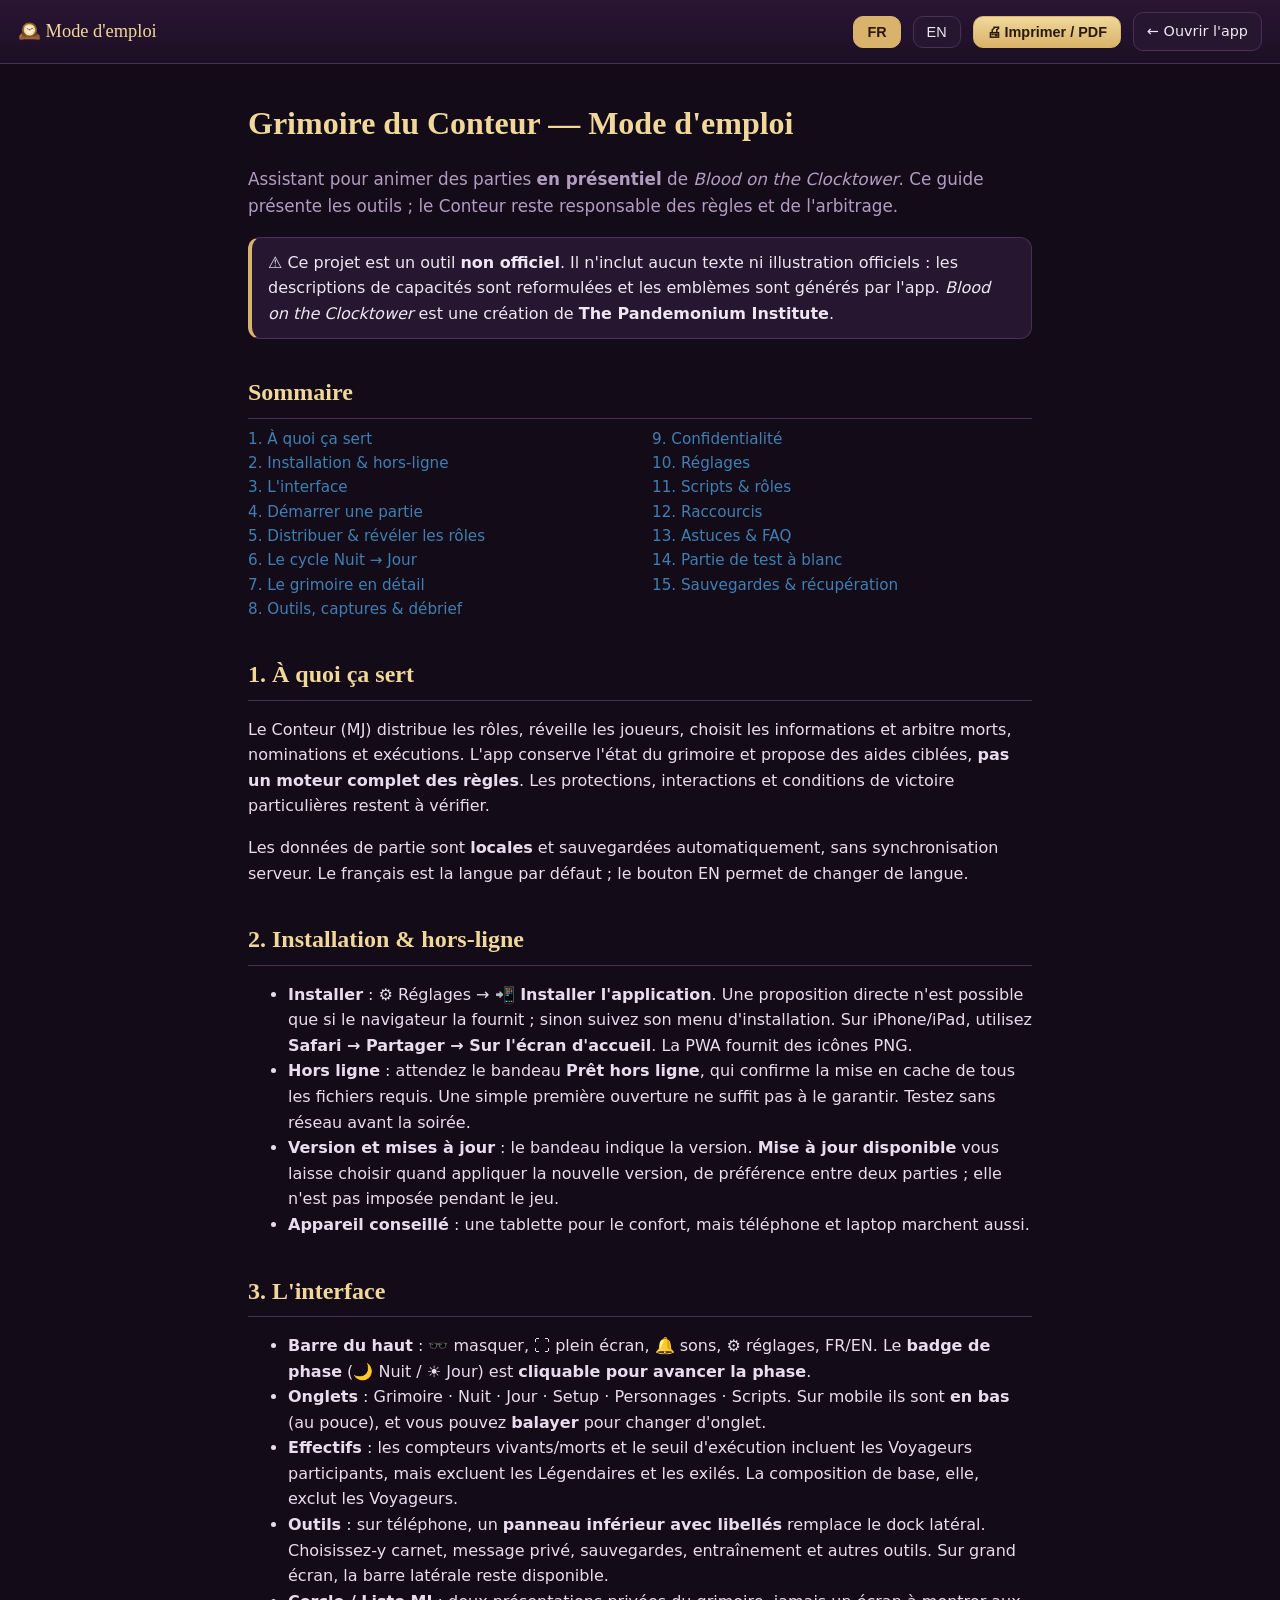
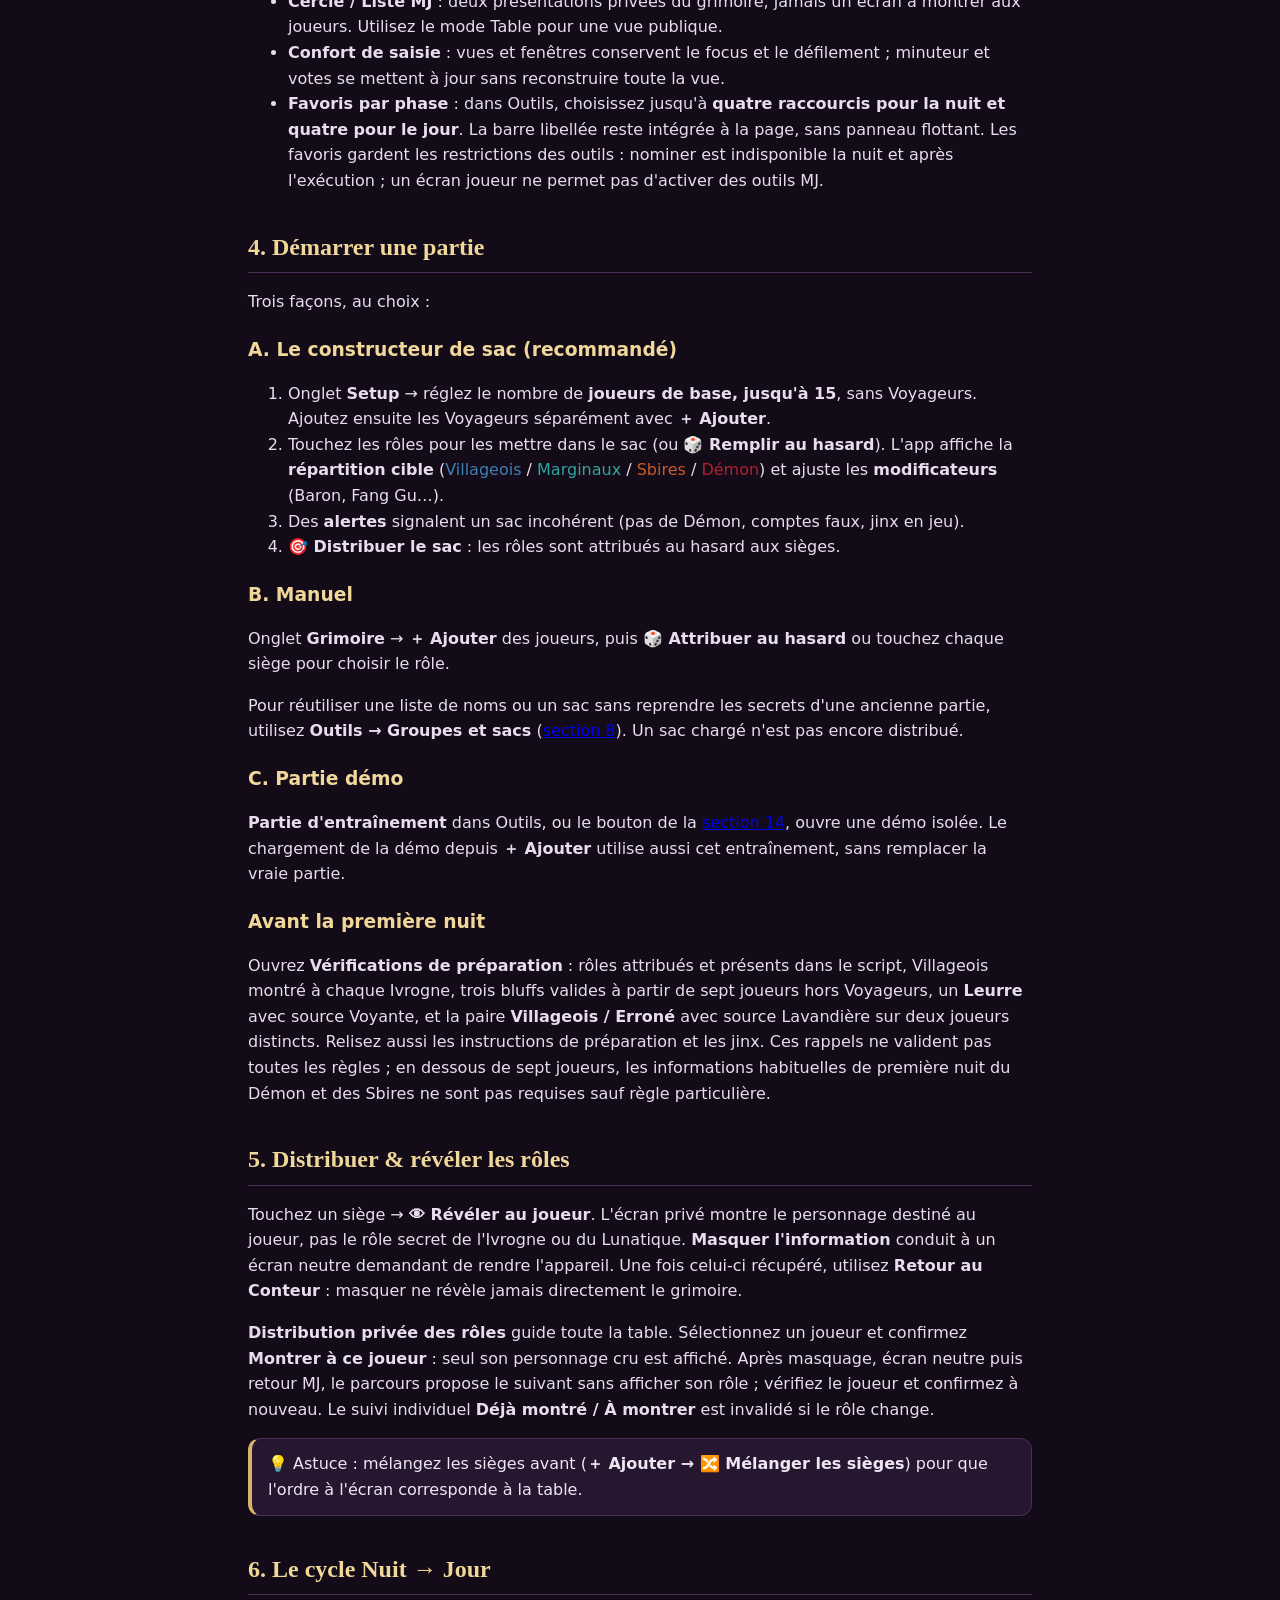
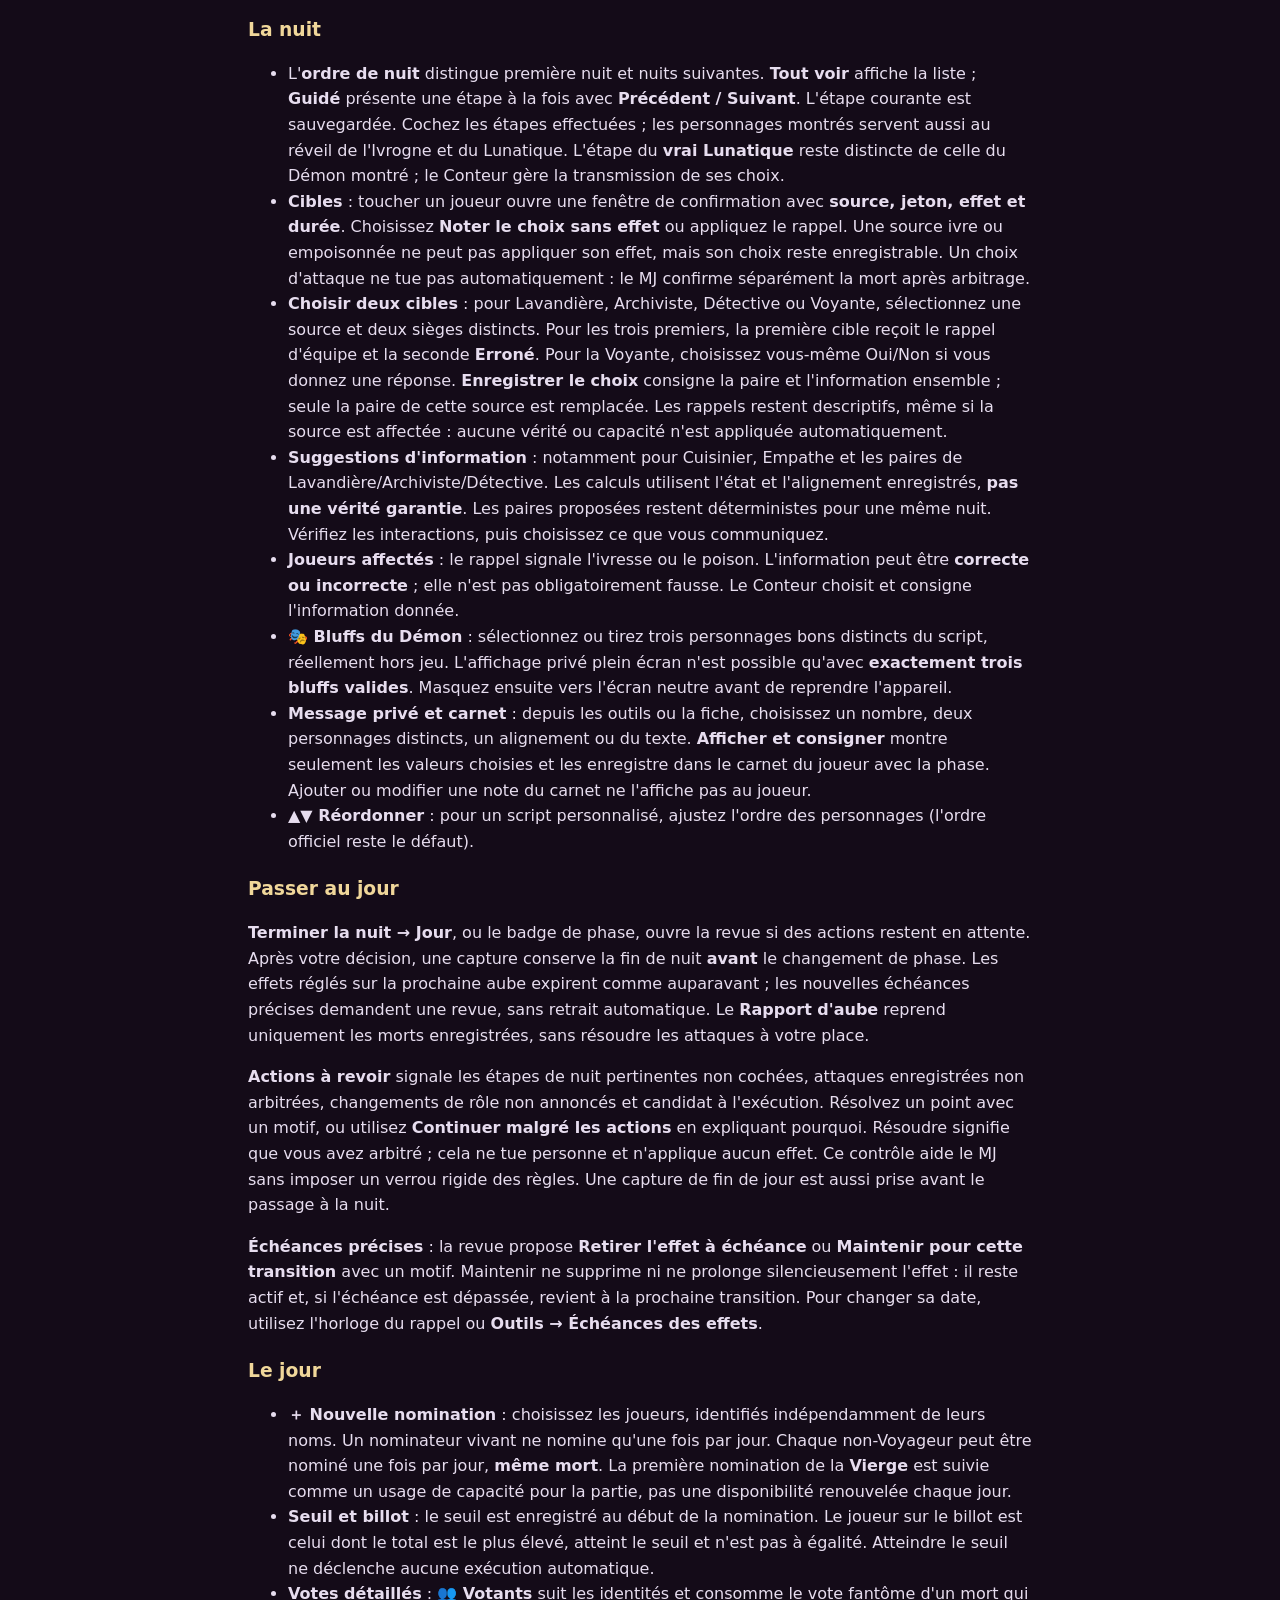
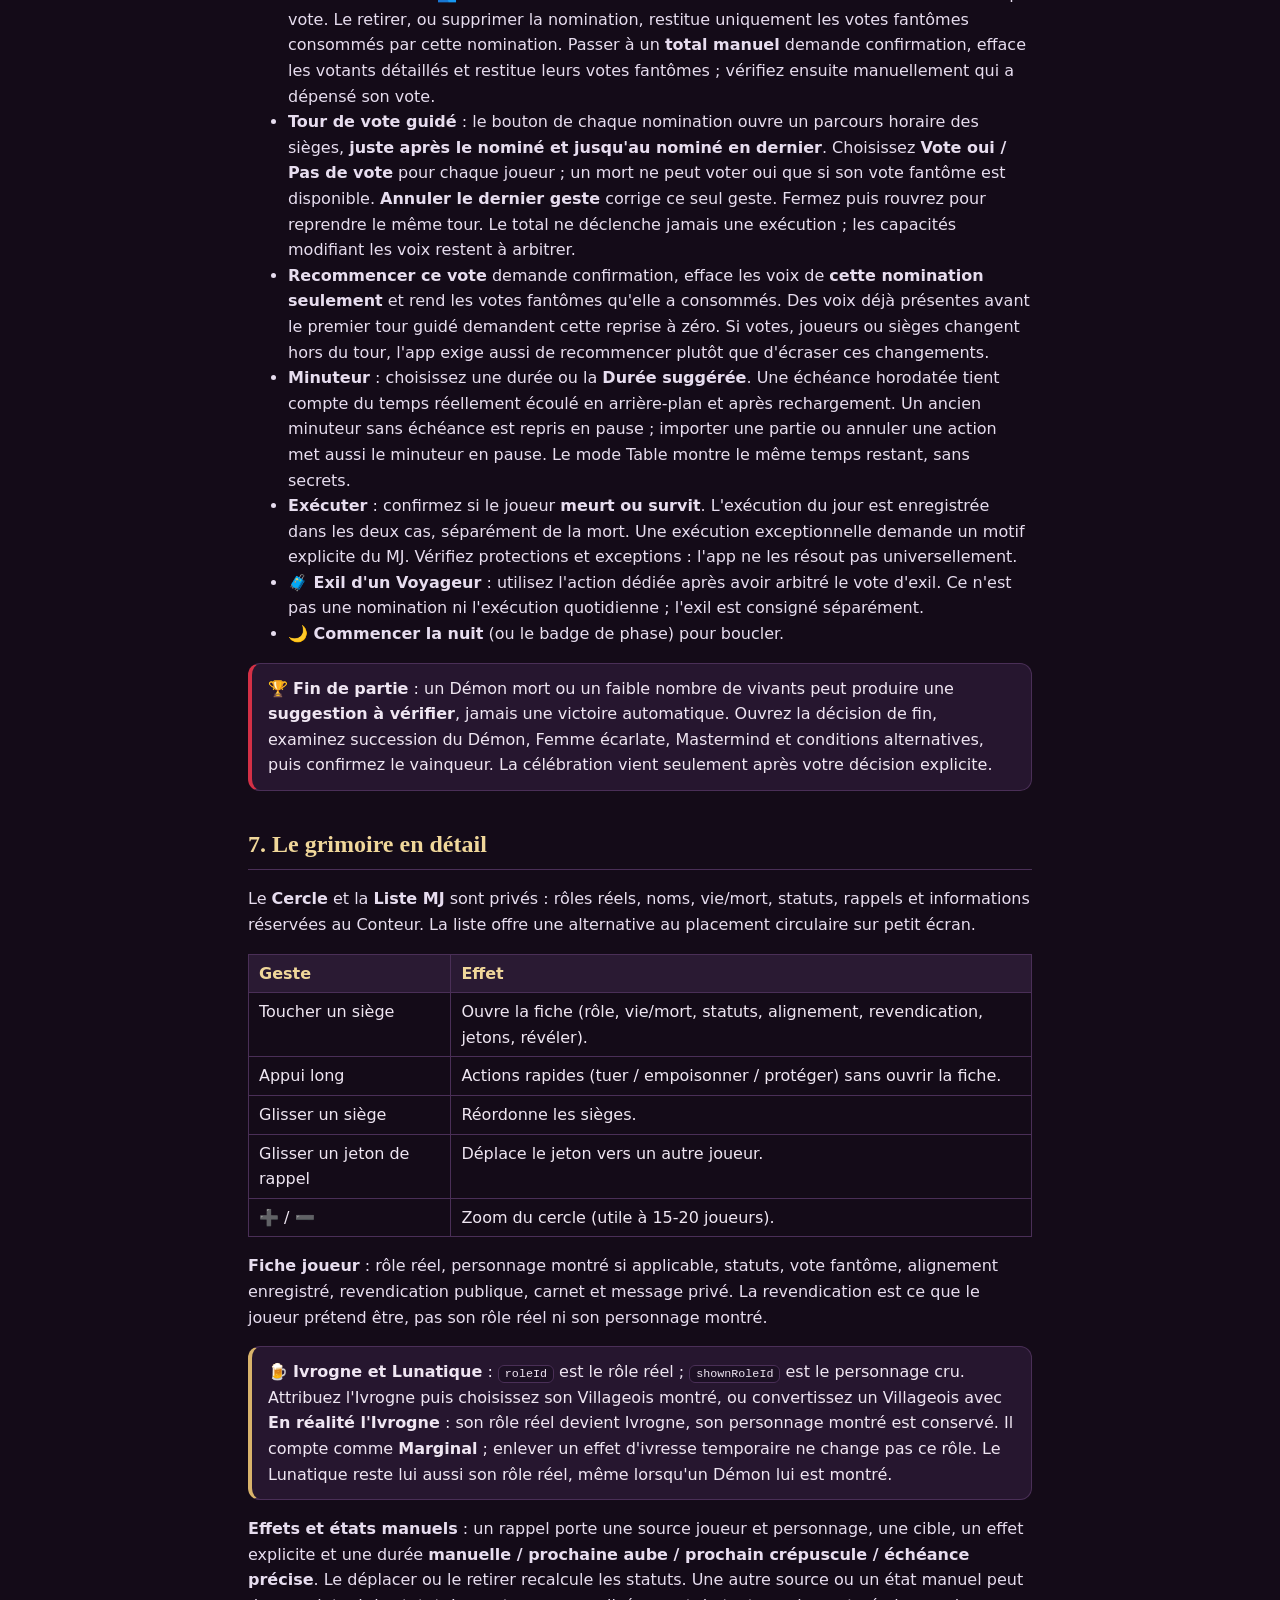
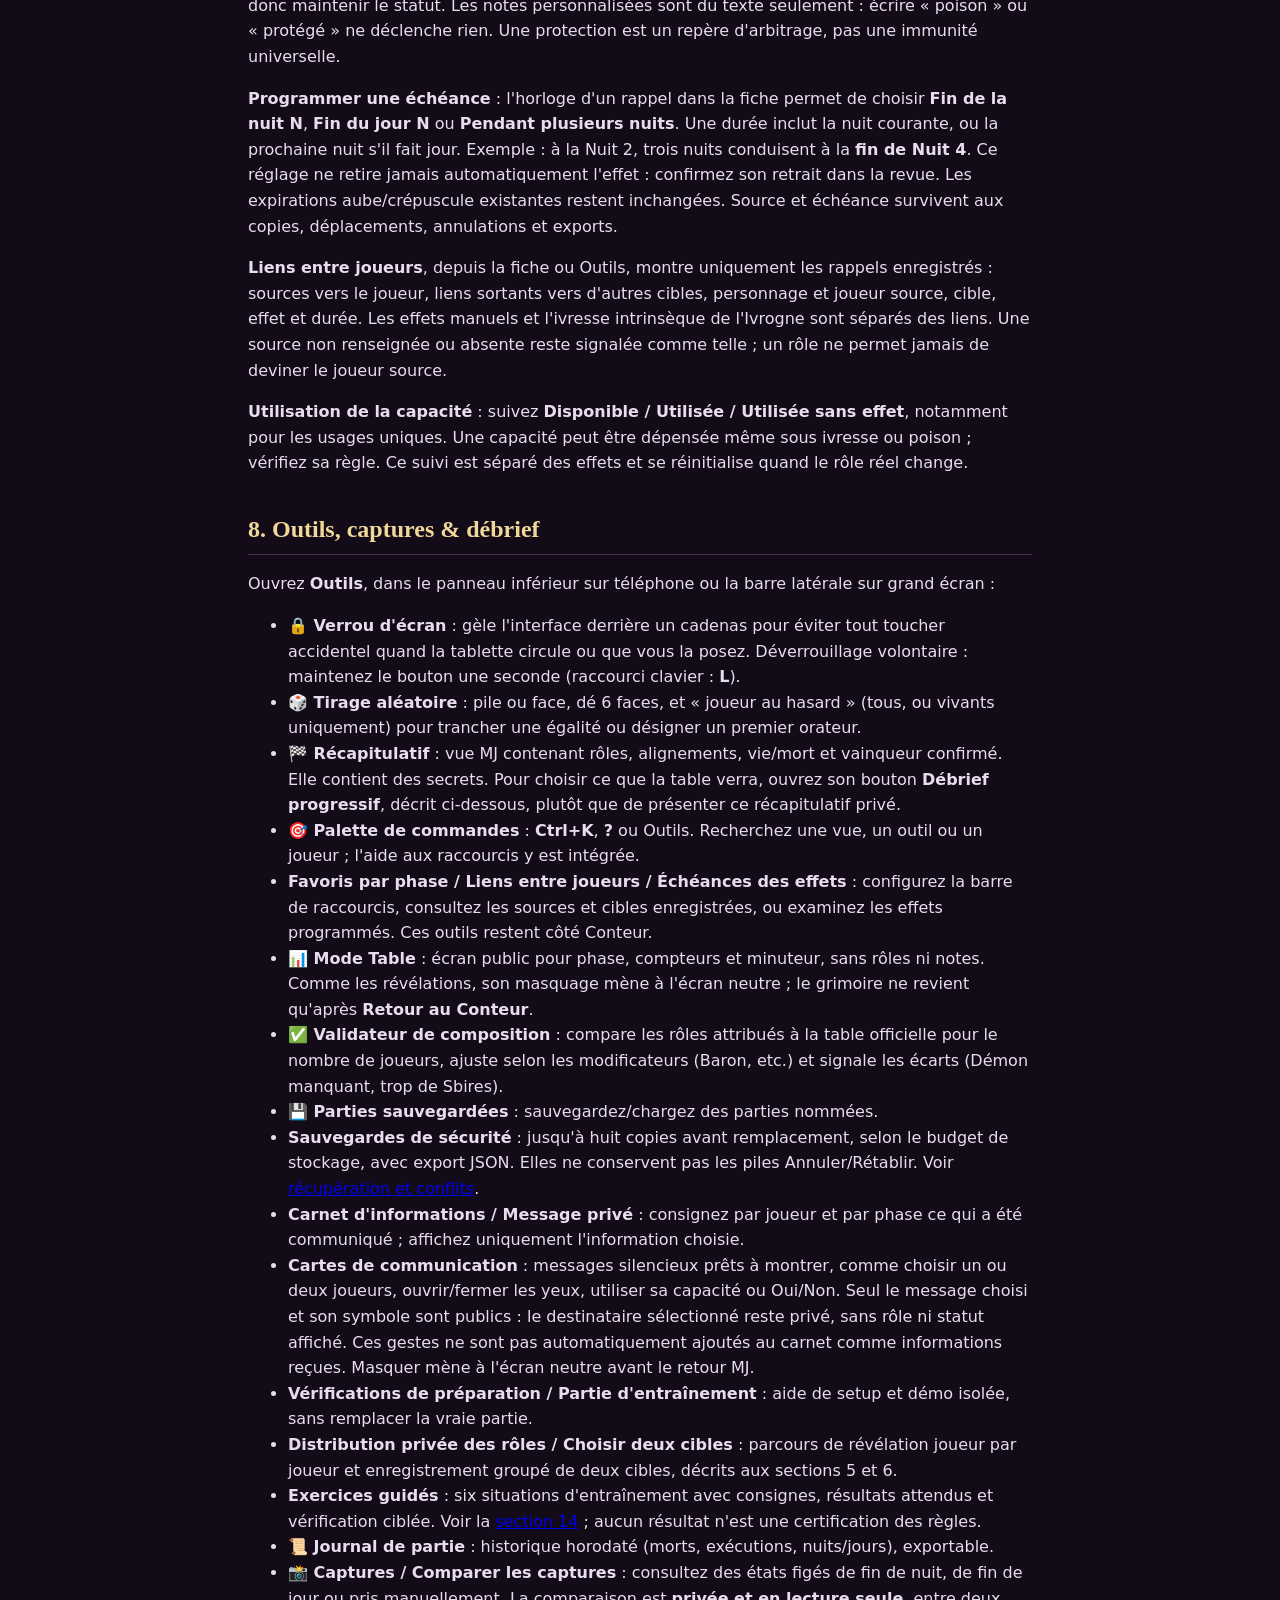
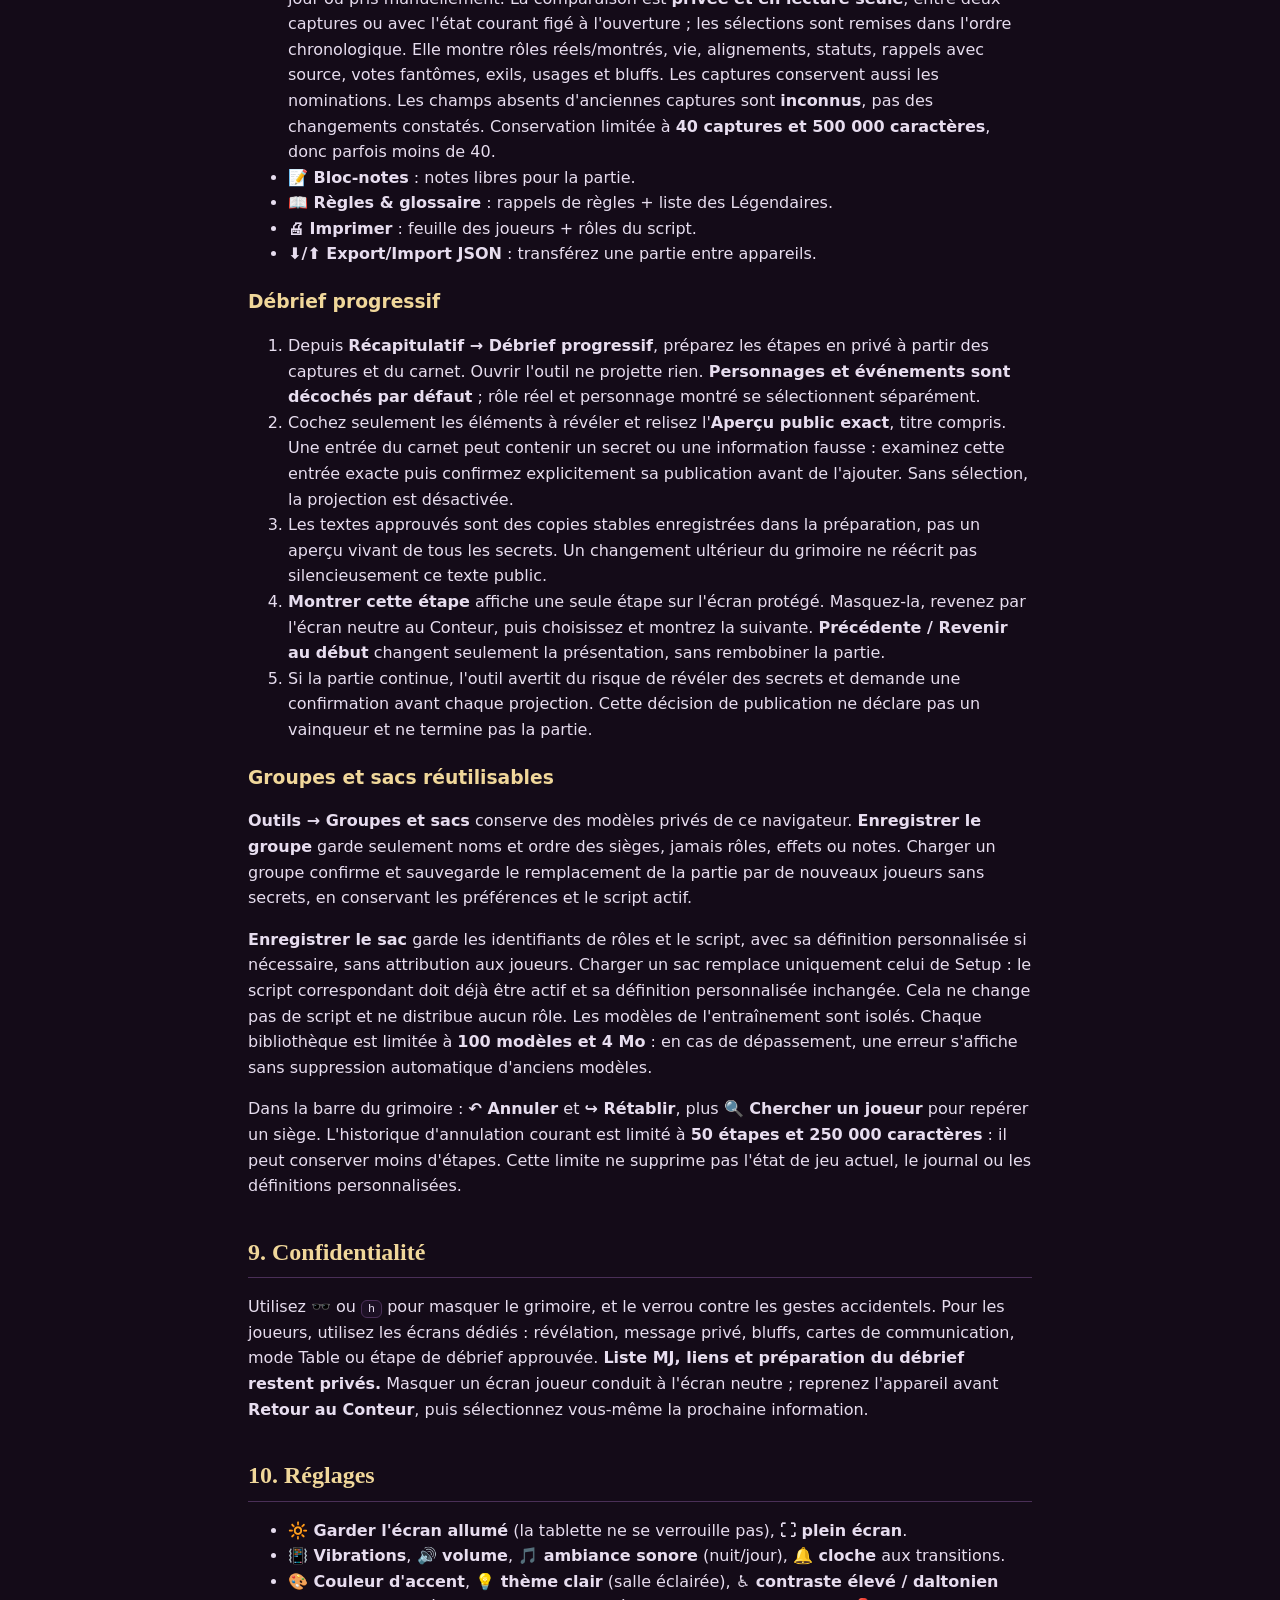
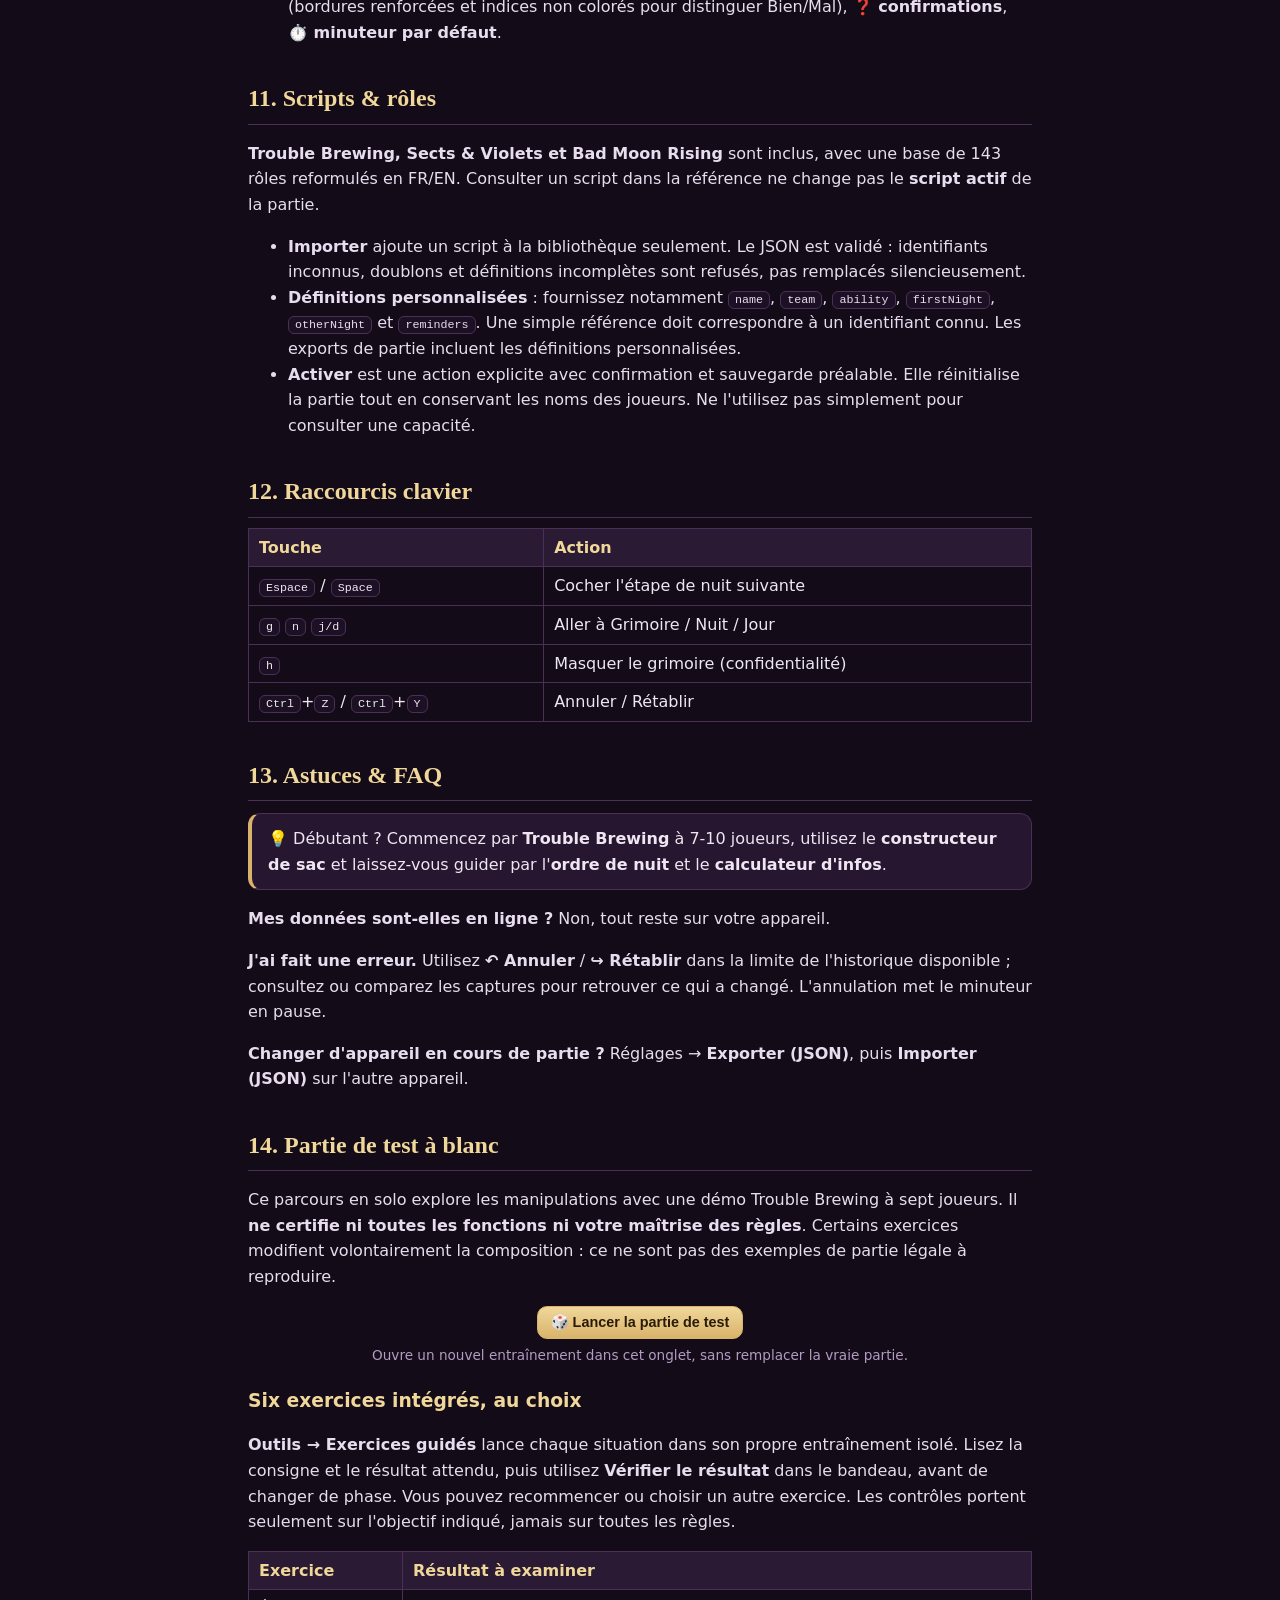
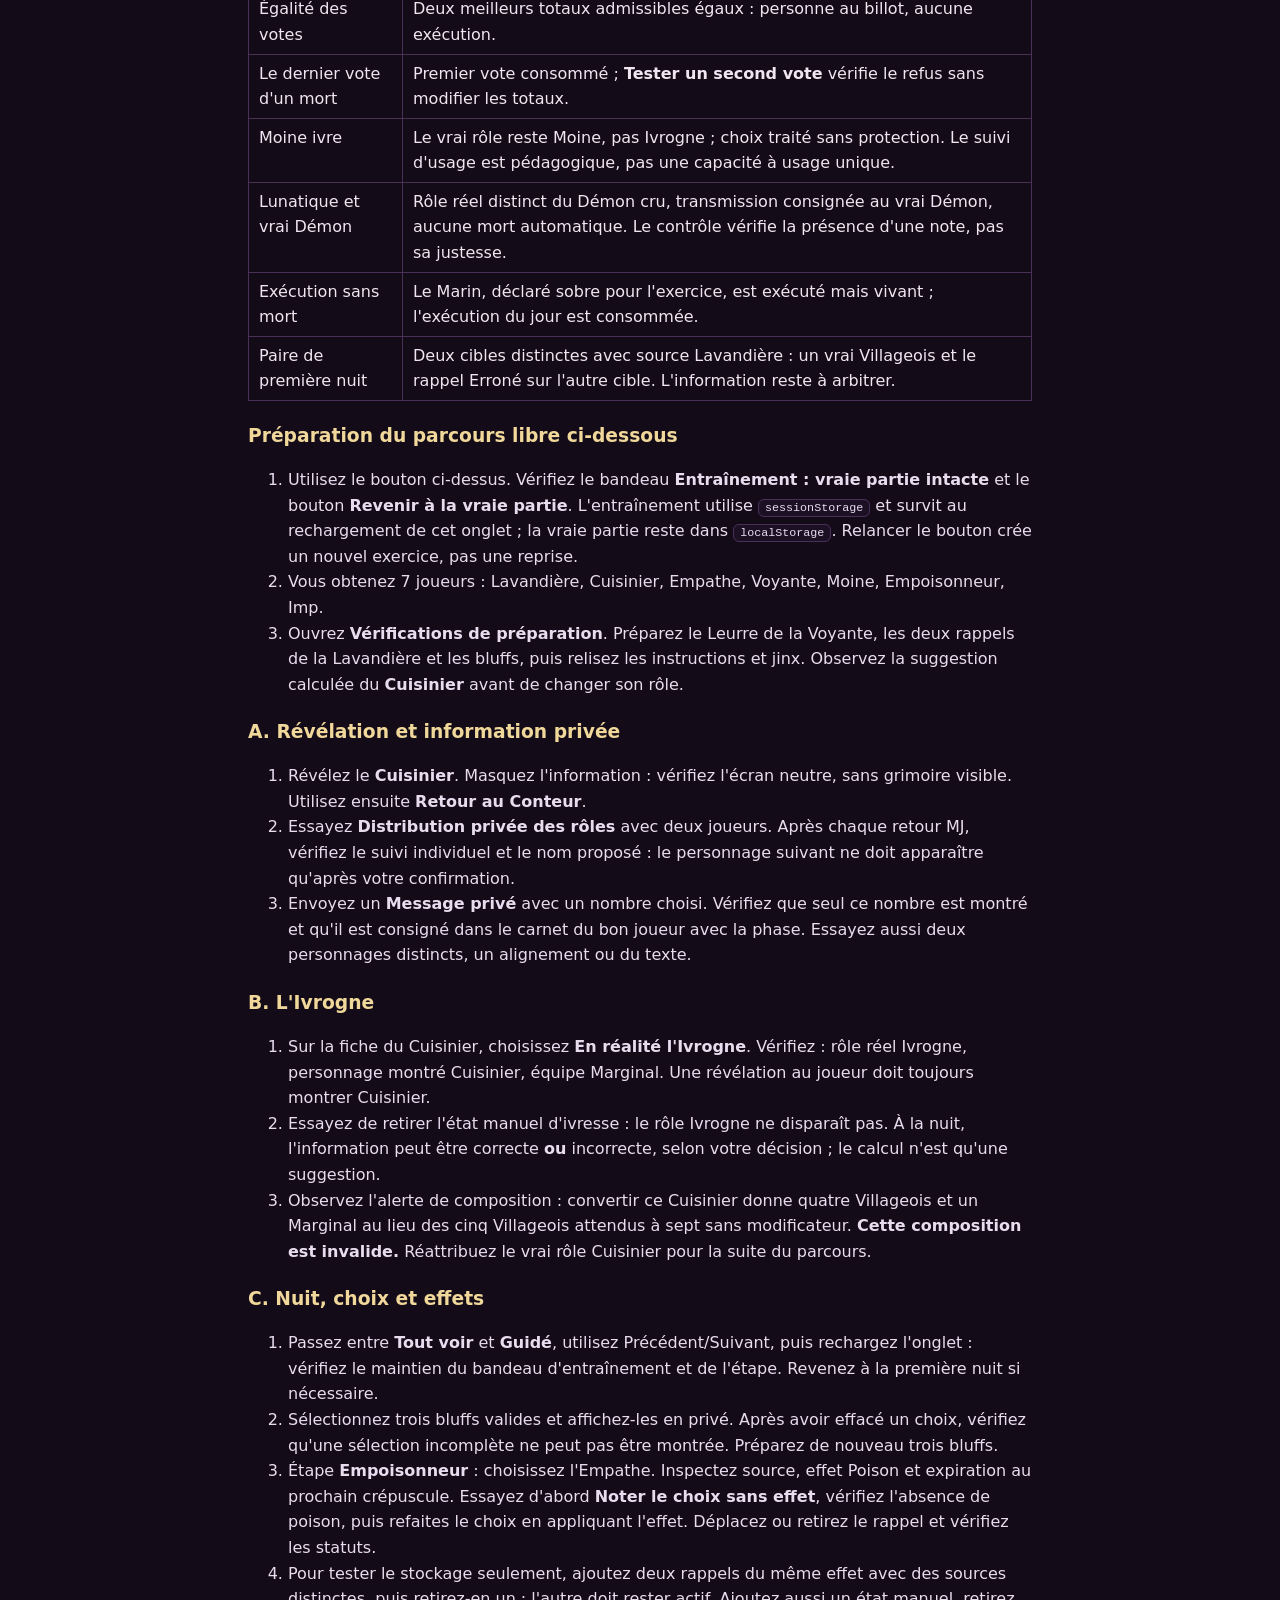
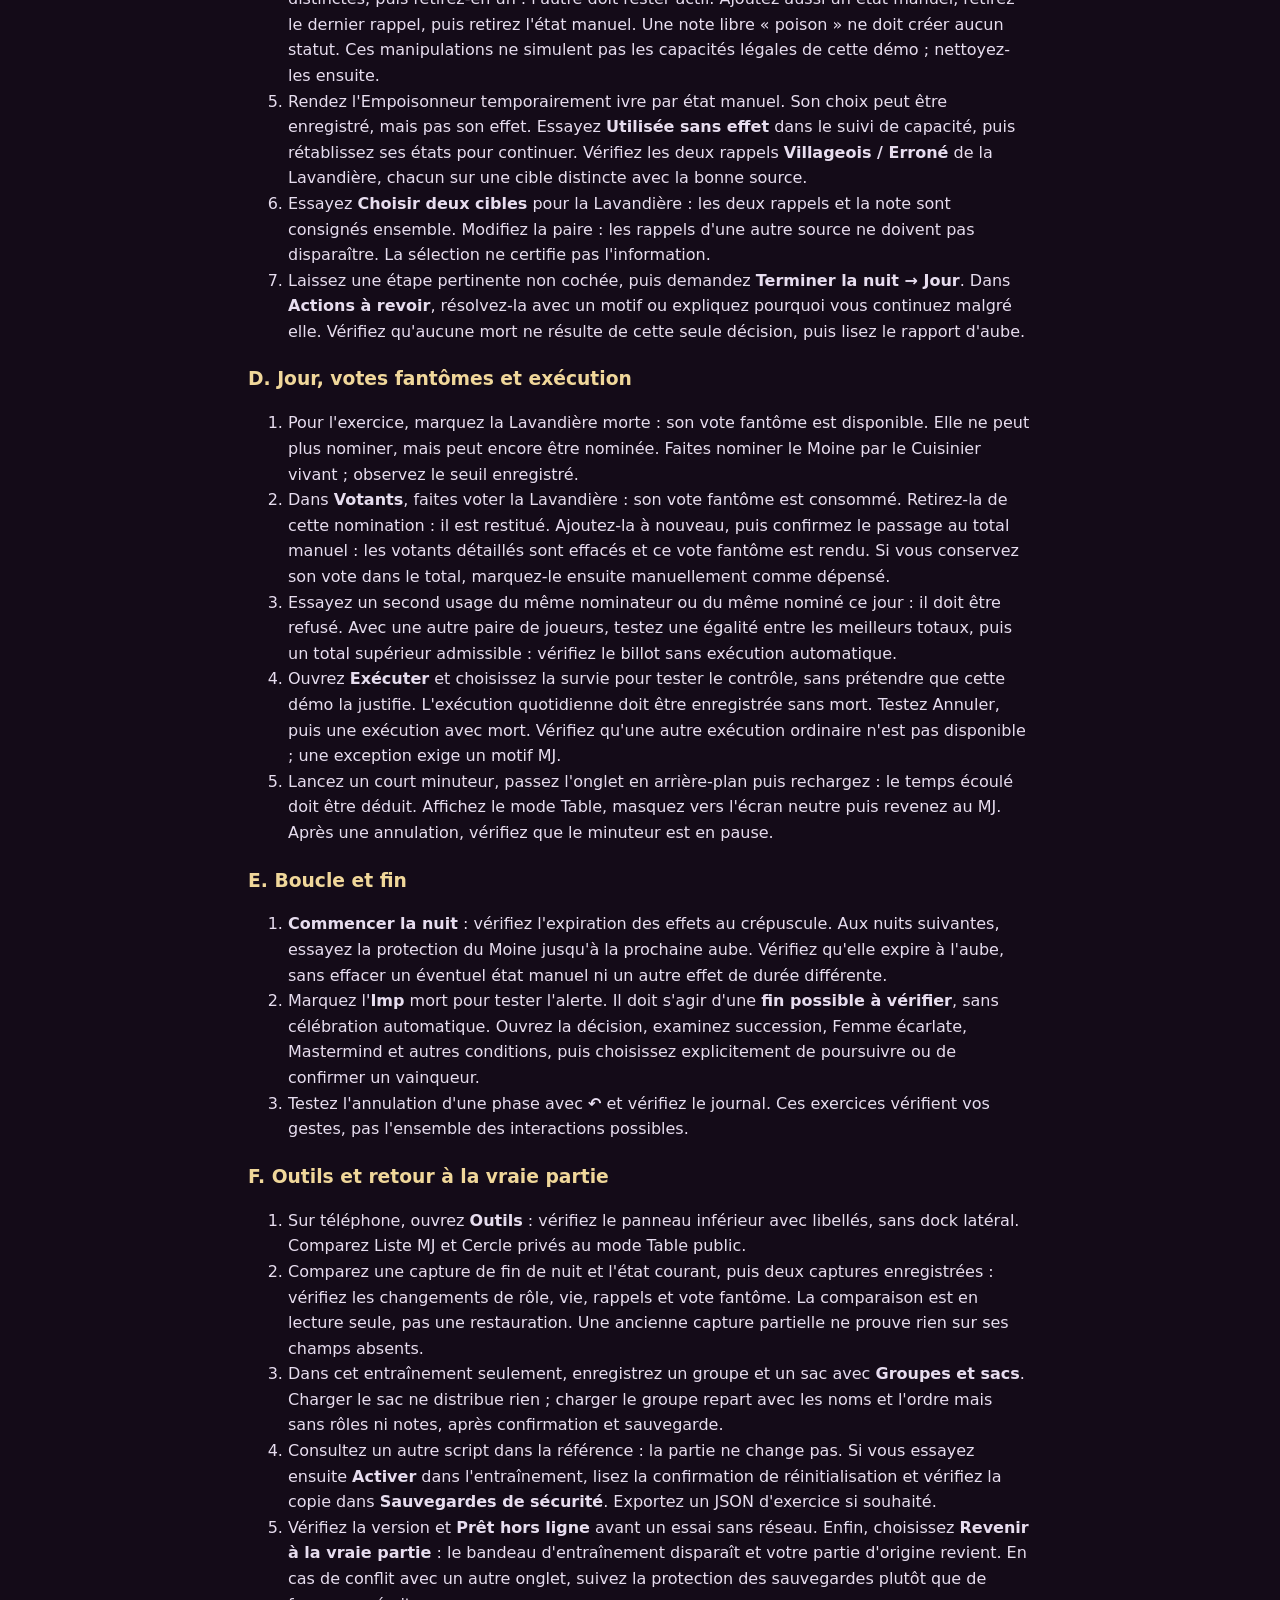
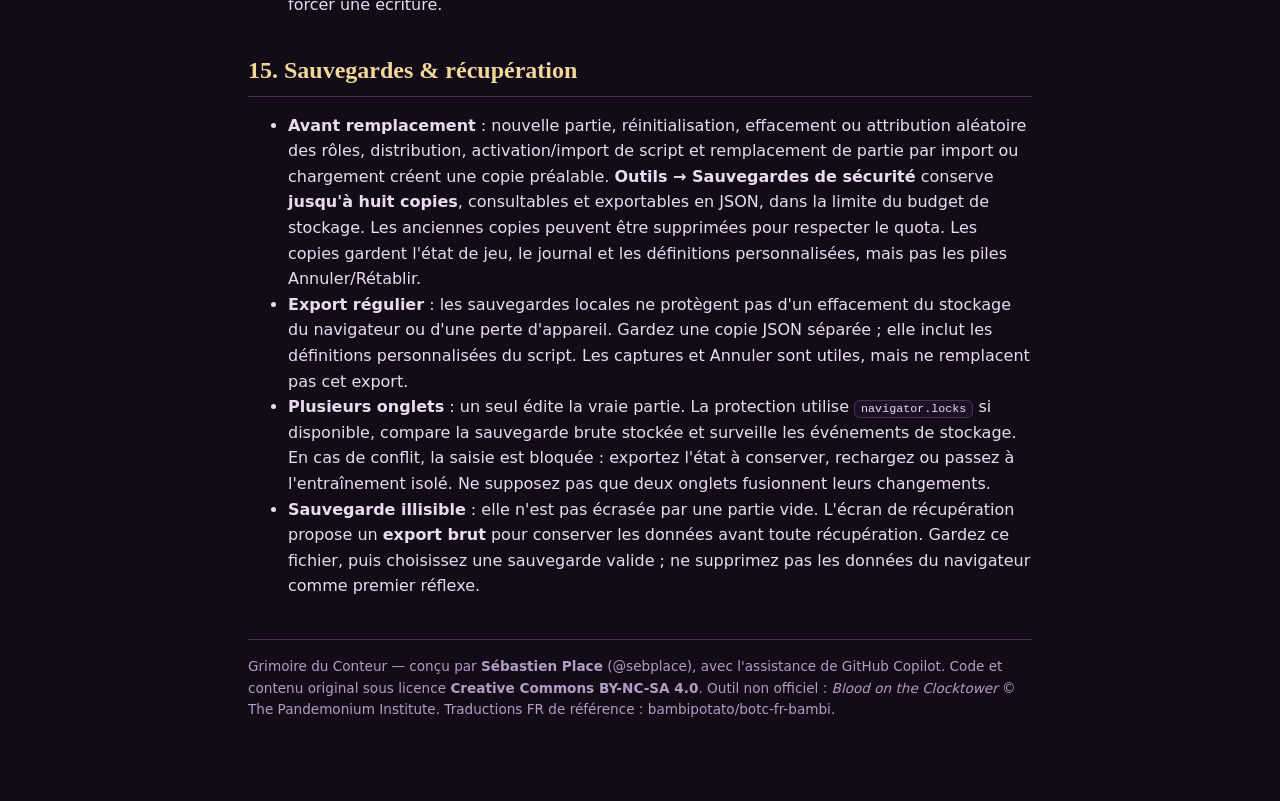
==== commit 517c8a30: "Ajouter vote guide, favoris, echeances et debrief progressif Guide clockwise voting with provenance-" ====
--- a/guide.html
+++ b/guide.html
@@ -74,7 +74,7 @@
   <a href="#reveal"><span class="fr">5. Distribuer & révéler les rôles</span><span class="en">5. Deal & reveal roles</span></a><br>
   <a href="#loop"><span class="fr">6. Le cycle Nuit → Jour</span><span class="en">6. The Night → Day loop</span></a><br>
   <a href="#grimoire"><span class="fr">7. Le grimoire en détail</span><span class="en">7. The grimoire in detail</span></a><br>
-  <a href="#tools"><span class="fr">8. Outils, modèles & captures</span><span class="en">8. Tools, templates & captures</span></a><br>
+  <a href="#tools"><span class="fr">8. Outils, captures & débrief</span><span class="en">8. Tools, captures & debrief</span></a><br>
   <a href="#privacy"><span class="fr">9. Confidentialité</span><span class="en">9. Privacy</span></a><br>
   <a href="#settings"><span class="fr">10. Réglages</span><span class="en">10. Settings</span></a><br>
   <a href="#scripts"><span class="fr">11. Scripts & rôles</span><span class="en">11. Scripts & roles</span></a><br>
@@ -107,6 +107,7 @@
   <li><span class="fr"><b>Outils</b> : sur téléphone, un <b>panneau inférieur avec libellés</b> remplace le dock latéral. Choisissez-y carnet, message privé, sauvegardes, entraînement et autres outils. Sur grand écran, la barre latérale reste disponible.</span><span class="en"><b>Tools</b>: on phones, a <b>labelled bottom sheet</b> replaces the side dock. Find the notebook, private messages, backups, training and other tools there. The side toolbar remains available on larger screens.</span></li>
   <li><span class="fr"><b>Cercle / Liste MJ</b> : deux présentations privées du grimoire, jamais un écran à montrer aux joueurs. Utilisez le mode Table pour une vue publique.</span><span class="en"><b>Circle / GM list</b>: two private grimoire layouts, never a player-facing screen. Use Table mode for a public view.</span></li>
   <li><span class="fr"><b>Confort de saisie</b> : vues et fenêtres conservent le focus et le défilement ; minuteur et votes se mettent à jour sans reconstruire toute la vue.</span><span class="en"><b>Editing comfort</b>: views and dialogs preserve focus and scrolling; timer and votes update without rebuilding the whole view.</span></li>
+  <li><span class="fr"><b>Favoris par phase</b> : dans Outils, choisissez jusqu'à <b>quatre raccourcis pour la nuit et quatre pour le jour</b>. La barre libellée reste intégrée à la page, sans panneau flottant. Les favoris gardent les restrictions des outils : nominer est indisponible la nuit et après l'exécution ; un écran joueur ne permet pas d'activer des outils MJ.</span><span class="en"><b>Phase favourites</b>: in Tools, choose up to <b>four night shortcuts and four day shortcuts</b>. The labelled bar stays within the page, not in a floating panel. Favourites retain tool restrictions: nominations are unavailable at night and after execution; a player screen does not let you activate Storyteller tools.</span></li>
 </ul>
 
 <h2 id="start"><span class="fr">4. Démarrer une partie</span><span class="en">4. Starting a game</span></h2>
@@ -144,13 +145,16 @@
   <li><span class="fr"><b>▲▼ Réordonner</b> : pour un script personnalisé, ajustez l'ordre des personnages (l'ordre officiel reste le défaut).</span><span class="en"><b>▲▼ Reorder</b>: for a custom script, tweak the character order (official order stays the default).</span></li>
 </ul>
 <h3><span class="fr">Passer au jour</span><span class="en">Go to day</span></h3>
-<p><span class="fr"><b>Terminer la nuit → Jour</b>, ou le badge de phase, ouvre la revue si des actions restent en attente. Après votre décision, une capture conserve la fin de nuit <b>avant</b> le changement de phase. Les effets réglés sur la prochaine aube expirent ; les autres suivent leur propre durée. Le <b>Rapport d'aube</b> reprend uniquement les morts enregistrées, sans résoudre les attaques à votre place.</span><span class="en"><b>End night → Day</b>, or the phase badge, opens a review if actions remain pending. After your decision, a capture stores the end of night <b>before</b> the phase change. Effects set to next dawn expire; others follow their own expiry. The <b>Dawn report</b> lists only recorded deaths, without resolving attacks for you.</span></p>
+<p><span class="fr"><b>Terminer la nuit → Jour</b>, ou le badge de phase, ouvre la revue si des actions restent en attente. Après votre décision, une capture conserve la fin de nuit <b>avant</b> le changement de phase. Les effets réglés sur la prochaine aube expirent comme auparavant ; les nouvelles échéances précises demandent une revue, sans retrait automatique. Le <b>Rapport d'aube</b> reprend uniquement les morts enregistrées, sans résoudre les attaques à votre place.</span><span class="en"><b>End night → Day</b>, or the phase badge, opens a review if actions remain pending. After your decision, a capture stores the end of night <b>before</b> the phase change. Effects set to next dawn expire as before; new precise deadlines request review without automatic removal. The <b>Dawn report</b> lists only recorded deaths, without resolving attacks for you.</span></p>
 <p><span class="fr"><b>Actions à revoir</b> signale les étapes de nuit pertinentes non cochées, attaques enregistrées non arbitrées, changements de rôle non annoncés et candidat à l'exécution. Résolvez un point avec un motif, ou utilisez <b>Continuer malgré les actions</b> en expliquant pourquoi. Résoudre signifie que vous avez arbitré ; cela ne tue personne et n'applique aucun effet. Ce contrôle aide le MJ sans imposer un verrou rigide des règles. Une capture de fin de jour est aussi prise avant le passage à la nuit.</span><span class="en"><b>Pending actions</b> flags relevant unchecked night steps, recorded but unadjudicated attacks, unannounced character changes and an execution candidate. Resolve an item with a reason, or use <b>Continue anyway</b> and explain why. Resolving means you have adjudicated; it kills nobody and applies no effect. This assists the Storyteller without rigidly locking the rules. An end-of-day capture is also taken before the next night.</span></p>
+<p><span class="fr"><b>Échéances précises</b> : la revue propose <b>Retirer l'effet à échéance</b> ou <b>Maintenir pour cette transition</b> avec un motif. Maintenir ne supprime ni ne prolonge silencieusement l'effet : il reste actif et, si l'échéance est dépassée, revient à la prochaine transition. Pour changer sa date, utilisez l'horloge du rappel ou <b>Outils → Échéances des effets</b>.</span><span class="en"><b>Precise deadlines</b>: review offers <b>Remove effect at deadline</b> or <b>Keep for this transition</b> with a reason. Keeping neither removes nor silently reschedules the effect: it stays active and, if overdue, returns at the next boundary. To change its date, use the reminder's clock button or <b>Tools → Effect deadlines</b>.</span></p>
 <h3><span class="fr">Le jour</span><span class="en">Day</span></h3>
 <ul>
   <li><span class="fr"><b>＋ Nouvelle nomination</b> : choisissez les joueurs, identifiés indépendamment de leurs noms. Un nominateur vivant ne nomine qu'une fois par jour. Chaque non-Voyageur peut être nominé une fois par jour, <b>même mort</b>. La première nomination de la <b>Vierge</b> est suivie comme un usage de capacité pour la partie, pas une disponibilité renouvelée chaque jour.</span><span class="en"><b>＋ New nomination</b>: select players, identified independently of their names. A living nominator nominates only once per day. Each non-Traveller can be nominated once per day, <b>even if dead</b>. The <b>Virgin's</b> first nomination is tracked as ability use across the game, not renewed daily.</span></li>
   <li><span class="fr"><b>Seuil et billot</b> : le seuil est enregistré au début de la nomination. Le joueur sur le billot est celui dont le total est le plus élevé, atteint le seuil et n'est pas à égalité. Atteindre le seuil ne déclenche aucune exécution automatique.</span><span class="en"><b>Threshold and block</b>: the threshold is stored when the nomination starts. The player on the block has the highest total that reaches the threshold without a tie. Reaching the threshold never executes automatically.</span></li>
   <li><span class="fr"><b>Votes détaillés</b> : <b>👥 Votants</b> suit les identités et consomme le vote fantôme d'un mort qui vote. Le retirer, ou supprimer la nomination, restitue uniquement les votes fantômes consommés par cette nomination. Passer à un <b>total manuel</b> demande confirmation, efface les votants détaillés et restitue leurs votes fantômes ; vérifiez ensuite manuellement qui a dépensé son vote.</span><span class="en"><b>Detailed votes</b>: <b>👥 Voters</b> tracks identities and spends a dead voter's ghost vote. Removing that voter, or deleting the nomination, refunds only ghost votes spent by that nomination. Switching to a <b>manual total</b> requires confirmation, clears detailed voters and refunds their ghost votes; then manually track who spent a vote.</span></li>
+  <li><span class="fr"><b>Tour de vote guidé</b> : le bouton de chaque nomination ouvre un parcours horaire des sièges, <b>juste après le nominé et jusqu'au nominé en dernier</b>. Choisissez <b>Vote oui / Pas de vote</b> pour chaque joueur ; un mort ne peut voter oui que si son vote fantôme est disponible. <b>Annuler le dernier geste</b> corrige ce seul geste. Fermez puis rouvrez pour reprendre le même tour. Le total ne déclenche jamais une exécution ; les capacités modifiant les voix restent à arbitrer.</span><span class="en"><b>Guided voting round</b>: each nomination's button opens a clockwise seating round, <b>starting just after the nominee and ending with the nominee</b>. Choose <b>Vote yes / No vote</b> for each player; a dead player can vote yes only with an available ghost vote. <b>Undo last gesture</b> reverses that gesture alone. Close and reopen to resume the same round. The total never triggers execution; adjudicate vote-modifying abilities separately.</span></li>
+  <li><span class="fr"><b>Recommencer ce vote</b> demande confirmation, efface les voix de <b>cette nomination seulement</b> et rend les votes fantômes qu'elle a consommés. Des voix déjà présentes avant le premier tour guidé demandent cette reprise à zéro. Si votes, joueurs ou sièges changent hors du tour, l'app exige aussi de recommencer plutôt que d'écraser ces changements.</span><span class="en"><b>Restart this vote</b> requires confirmation, clears ballots for <b>this nomination only</b> and refunds the ghost votes it spent. Ballots already present before the first guided round require this restart. If votes, players or seating change outside the round, the app also requires restarting rather than overwriting those changes.</span></li>
   <li><span class="fr"><b>Minuteur</b> : choisissez une durée ou la <b>Durée suggérée</b>. Une échéance horodatée tient compte du temps réellement écoulé en arrière-plan et après rechargement. Un ancien minuteur sans échéance est repris en pause ; importer une partie ou annuler une action met aussi le minuteur en pause. Le mode Table montre le même temps restant, sans secrets.</span><span class="en"><b>Timer</b>: choose a duration or <b>Suggested duration</b>. A timestamped deadline accounts for elapsed time in the background and after refresh. A legacy timer without a deadline resumes paused; importing a game or undoing an action also pauses the timer. Table mode shows the same remaining time without secrets.</span></li>
   <li><span class="fr"><b>Exécuter</b> : confirmez si le joueur <b>meurt ou survit</b>. L'exécution du jour est enregistrée dans les deux cas, séparément de la mort. Une exécution exceptionnelle demande un motif explicite du MJ. Vérifiez protections et exceptions : l'app ne les résout pas universellement.</span><span class="en"><b>Execute</b>: confirm whether the player <b>dies or survives</b>. The day's execution is recorded either way, separately from death. An exceptional execution needs an explicit Storyteller reason. Review protections and exceptions: the app does not resolve them universally.</span></li>
   <li><span class="fr"><b>🧳 Exil d'un Voyageur</b> : utilisez l'action dédiée après avoir arbitré le vote d'exil. Ce n'est pas une nomination ni l'exécution quotidienne ; l'exil est consigné séparément.</span><span class="en"><b>🧳 Traveller exile</b>: use the dedicated action after adjudicating the exile vote. It is not a nomination or the daily execution; exile is recorded separately.</span></li>
@@ -170,21 +174,25 @@
 </table>
 <p><span class="fr"><b>Fiche joueur</b> : rôle réel, personnage montré si applicable, statuts, vote fantôme, alignement enregistré, revendication publique, carnet et message privé. La revendication est ce que le joueur prétend être, pas son rôle réel ni son personnage montré.</span><span class="en"><b>Player card</b>: actual character, shown character when applicable, statuses, ghost vote, recorded alignment, public claim, notebook and private message. A claim is what the player says they are, not their actual or shown character.</span></p>
 <div class="card tip"><span class="fr">🍺 <b>Ivrogne et Lunatique</b> : <code>roleId</code> est le rôle réel ; <code>shownRoleId</code> est le personnage cru. Attribuez l'Ivrogne puis choisissez son Villageois montré, ou convertissez un Villageois avec <b>En réalité l'Ivrogne</b> : son rôle réel devient Ivrogne, son personnage montré est conservé. Il compte comme <b>Marginal</b> ; enlever un effet d'ivresse temporaire ne change pas ce rôle. Le Lunatique reste lui aussi son rôle réel, même lorsqu'un Démon lui est montré.</span><span class="en">🍺 <b>Drunk and Lunatic</b>: <code>roleId</code> is the actual character; <code>shownRoleId</code> is the believed character. Assign the Drunk then choose a shown Townsfolk, or convert a Townsfolk with <b>Actually the Drunk</b>: the actual character becomes Drunk and the shown character is kept. They count as an <b>Outsider</b>; removing temporary drunkenness does not change that character. The Lunatic likewise keeps their actual character even when shown a Demon.</span></div>
-<p><span class="fr"><b>Effets et états manuels</b> : un rappel porte une source joueur et personnage, une cible, un effet explicite et une expiration <b>manuelle / prochaine aube / prochain crépuscule</b>. Le déplacer ou le retirer recalcule les statuts. Une autre source ou un état manuel peut donc maintenir le statut. Les notes personnalisées sont du texte seulement : écrire « poison » ou « protégé » ne déclenche rien. Une protection est un repère d'arbitrage, pas une immunité universelle.</span><span class="en"><b>Effects and manual state</b>: a reminder has a source player and character, a target, an explicit effect and <b>manual / next dawn / next dusk</b> expiry. Moving or removing it recomputes statuses. Another source or manual state may therefore keep a status active. Custom notes are text only: writing “poison” or “protected” triggers nothing. Protection is an adjudication aid, not universal immunity.</span></p>
+<p><span class="fr"><b>Effets et états manuels</b> : un rappel porte une source joueur et personnage, une cible, un effet explicite et une durée <b>manuelle / prochaine aube / prochain crépuscule / échéance précise</b>. Le déplacer ou le retirer recalcule les statuts. Une autre source ou un état manuel peut donc maintenir le statut. Les notes personnalisées sont du texte seulement : écrire « poison » ou « protégé » ne déclenche rien. Une protection est un repère d'arbitrage, pas une immunité universelle.</span><span class="en"><b>Effects and manual state</b>: a reminder has a source player and character, a target, an explicit effect and <b>manual / next dawn / next dusk / precise deadline</b> timing. Moving or removing it recomputes statuses. Another source or manual state may therefore keep a status active. Custom notes are text only: writing “poison” or “protected” triggers nothing. Protection is an adjudication aid, not universal immunity.</span></p>
+<p><span class="fr"><b>Programmer une échéance</b> : l'horloge d'un rappel dans la fiche permet de choisir <b>Fin de la nuit N</b>, <b>Fin du jour N</b> ou <b>Pendant plusieurs nuits</b>. Une durée inclut la nuit courante, ou la prochaine nuit s'il fait jour. Exemple : à la Nuit 2, trois nuits conduisent à la <b>fin de Nuit 4</b>. Ce réglage ne retire jamais automatiquement l'effet : confirmez son retrait dans la revue. Les expirations aube/crépuscule existantes restent inchangées. Source et échéance survivent aux copies, déplacements, annulations et exports.</span><span class="en"><b>Schedule a deadline</b>: the clock on a player-card reminder lets you choose <b>End of Night N</b>, <b>End of Day N</b> or <b>For several nights</b>. A duration includes the current night, or the upcoming night during the day. Example: at Night 2, three nights leads to the <b>end of Night 4</b>. This never automatically removes the effect: confirm removal in the review. Existing dawn/dusk expiry is unchanged. Source and deadline survive copying, moving, undo and export.</span></p>
+<p><span class="fr"><b>Liens entre joueurs</b>, depuis la fiche ou Outils, montre uniquement les rappels enregistrés : sources vers le joueur, liens sortants vers d'autres cibles, personnage et joueur source, cible, effet et durée. Les effets manuels et l'ivresse intrinsèque de l'Ivrogne sont séparés des liens. Une source non renseignée ou absente reste signalée comme telle ; un rôle ne permet jamais de deviner le joueur source.</span><span class="en"><b>Player links</b>, from the player card or Tools, shows only recorded reminders: incoming sources, outgoing links to other targets, source character and player, target, effect and duration. Manual effects and the Drunk's intrinsic drunkenness are separate from links. An unrecorded or missing source remains labelled as such; a role is never used to guess the source player.</span></p>
 <p><span class="fr"><b>Utilisation de la capacité</b> : suivez <b>Disponible / Utilisée / Utilisée sans effet</b>, notamment pour les usages uniques. Une capacité peut être dépensée même sous ivresse ou poison ; vérifiez sa règle. Ce suivi est séparé des effets et se réinitialise quand le rôle réel change.</span><span class="en"><b>Ability use</b>: track <b>Available / Used / Used without effect</b>, especially for limited uses. A use may be spent even while drunk or poisoned; check that character's rule. This tracking is separate from effects and resets when the actual character changes.</span></p>
 
-<h2 id="tools"><span class="fr">8. Outils, modèles & captures</span><span class="en">8. Tools, templates & captures</span></h2>
+<h2 id="tools"><span class="fr">8. Outils, captures & débrief</span><span class="en">8. Tools, captures & debrief</span></h2>
 <p><span class="fr">Ouvrez <b>Outils</b>, dans le panneau inférieur sur téléphone ou la barre latérale sur grand écran :</span><span class="en">Open <b>Tools</b>, in the bottom sheet on phones or the side toolbar on larger screens:</span></p>
 <ul>
   <li><span class="fr"><b>🔒 Verrou d'écran</b> : gèle l'interface derrière un cadenas pour éviter tout toucher accidentel quand la tablette circule ou que vous la posez. Déverrouillage volontaire : maintenez le bouton une seconde (raccourci clavier : <b>L</b>).</span><span class="en"><b>🔒 Screen lock</b>: freezes the interface behind a padlock to prevent accidental taps when the tablet is passed around or set down. Deliberate unlock: hold the button for one second (keyboard shortcut: <b>L</b>).</span></li>
   <li><span class="fr"><b>🎲 Tirage aléatoire</b> : pile ou face, dé 6 faces, et « joueur au hasard » (tous, ou vivants uniquement) pour trancher une égalité ou désigner un premier orateur.</span><span class="en"><b>🎲 Random picker</b>: coin flip, six-sided die, and "random player" (all, or living only) to break a tie or pick a first speaker.</span></li>
-  <li><span class="fr"><b>🏁 Récapitulatif</b> : la liste complète des joueurs avec rôle, alignement et vie/mort, plus le vainqueur si la partie est finie. Exportable en fin de partie (bouton <b>Voir le récap</b> sur l'écran de victoire).</span><span class="en"><b>🏁 Recap</b>: the full player list with role, alignment and alive/dead, plus the winner once the game ends. Exportable at game end (the <b>View recap</b> button on the victory screen).</span></li>
+  <li><span class="fr"><b>🏁 Récapitulatif</b> : vue MJ contenant rôles, alignements, vie/mort et vainqueur confirmé. Elle contient des secrets. Pour choisir ce que la table verra, ouvrez son bouton <b>Débrief progressif</b>, décrit ci-dessous, plutôt que de présenter ce récapitulatif privé.</span><span class="en"><b>🏁 Recap</b>: a Storyteller view containing characters, alignments, life/death and the confirmed winner. It contains secrets. To select what the table sees, use its <b>Progressive debrief</b> button, described below, rather than showing this private recap.</span></li>
   <li><span class="fr"><b>🎯 Palette de commandes</b> : <b>Ctrl+K</b>, <b>?</b> ou Outils. Recherchez une vue, un outil ou un joueur ; l'aide aux raccourcis y est intégrée.</span><span class="en"><b>🎯 Command palette</b>: <b>Ctrl+K</b>, <b>?</b> or Tools. Search for a view, tool or player; shortcut help is included.</span></li>
+  <li><span class="fr"><b>Favoris par phase / Liens entre joueurs / Échéances des effets</b> : configurez la barre de raccourcis, consultez les sources et cibles enregistrées, ou examinez les effets programmés. Ces outils restent côté Conteur.</span><span class="en"><b>Phase favourites / Player links / Effect deadlines</b>: configure the shortcut bar, inspect recorded sources and targets, or review scheduled effects. These tools stay on the Storyteller side.</span></li>
   <li><span class="fr"><b>📊 Mode Table</b> : écran public pour phase, compteurs et minuteur, sans rôles ni notes. Comme les révélations, son masquage mène à l'écran neutre ; le grimoire ne revient qu'après <b>Retour au Conteur</b>.</span><span class="en"><b>📊 Table mode</b>: a public screen for phase, counts and timer, without characters or notes. Like reveals, hiding it opens the neutral screen; the grimoire returns only after <b>Return to Storyteller</b>.</span></li>
   <li><span class="fr"><b>✅ Validateur de composition</b> : compare les rôles attribués à la table officielle pour le nombre de joueurs, ajuste selon les modificateurs (Baron, etc.) et signale les écarts (Démon manquant, trop de Sbires).</span><span class="en"><b>✅ Composition validator</b>: compares the assigned roles to the official table for the player count, adjusts for setup modifiers (Baron, etc.) and flags mismatches (missing Demon, too many Minions).</span></li>
   <li><span class="fr"><b>💾 Parties sauvegardées</b> : sauvegardez/chargez des parties nommées.</span><span class="en"><b>💾 Saved games</b>: save/load named games.</span></li>
   <li><span class="fr"><b>Sauvegardes de sécurité</b> : jusqu'à huit copies avant remplacement, selon le budget de stockage, avec export JSON. Elles ne conservent pas les piles Annuler/Rétablir. Voir <a href="#reliability">récupération et conflits</a>.</span><span class="en"><b>Safety backups</b>: up to eight copies before replacement, within the storage budget, with JSON export. They do not retain undo/redo stacks. See <a href="#reliability">recovery and conflicts</a>.</span></li>
   <li><span class="fr"><b>Carnet d'informations / Message privé</b> : consignez par joueur et par phase ce qui a été communiqué ; affichez uniquement l'information choisie.</span><span class="en"><b>Information notebook / Private message</b>: record what was communicated by player and phase; display only the chosen information.</span></li>
+  <li><span class="fr"><b>Cartes de communication</b> : messages silencieux prêts à montrer, comme choisir un ou deux joueurs, ouvrir/fermer les yeux, utiliser sa capacité ou Oui/Non. Seul le message choisi et son symbole sont publics : le destinataire sélectionné reste privé, sans rôle ni statut affiché. Ces gestes ne sont pas automatiquement ajoutés au carnet comme informations reçues. Masquer mène à l'écran neutre avant le retour MJ.</span><span class="en"><b>Communication cards</b>: ready-to-show silent prompts, such as choosing one or two players, opening/closing eyes, using an ability or Yes/No. Only the chosen message and symbol are public: a selected recipient stays private, with no character or status shown. These gestures are not automatically added to the notebook as received information. Hiding leads to the neutral screen before returning to the Storyteller.</span></li>
   <li><span class="fr"><b>Vérifications de préparation / Partie d'entraînement</b> : aide de setup et démo isolée, sans remplacer la vraie partie.</span><span class="en"><b>Setup checks / Training game</b>: setup guidance and an isolated demo without replacing the real game.</span></li>
   <li><span class="fr"><b>Distribution privée des rôles / Choisir deux cibles</b> : parcours de révélation joueur par joueur et enregistrement groupé de deux cibles, décrits aux sections 5 et 6.</span><span class="en"><b>Private role distribution / Choose two targets</b>: a player-by-player reveal tour and paired target recording, described in sections 5 and 6.</span></li>
   <li><span class="fr"><b>Exercices guidés</b> : six situations d'entraînement avec consignes, résultats attendus et vérification ciblée. Voir la <a href="#testgame">section 14</a> ; aucun résultat n'est une certification des règles.</span><span class="en"><b>Guided exercises</b>: six training situations with instructions, expected outcomes and targeted checks. See <a href="#testgame">section 14</a>; no result is rules certification.</span></li>
@@ -195,13 +203,21 @@
   <li><span class="fr"><b>🖨 Imprimer</b> : feuille des joueurs + rôles du script.</span><span class="en"><b>🖨 Print</b>: player sheet + script roles.</span></li>
   <li><span class="fr"><b>⬇/⬆ Export/Import JSON</b> : transférez une partie entre appareils.</span><span class="en"><b>⬇/⬆ Export/Import JSON</b>: move a game between devices.</span></li>
 </ul>
+<h3><span class="fr">Débrief progressif</span><span class="en">Progressive debrief</span></h3>
+<ol>
+  <li><span class="fr">Depuis <b>Récapitulatif → Débrief progressif</b>, préparez les étapes en privé à partir des captures et du carnet. Ouvrir l'outil ne projette rien. <b>Personnages et événements sont décochés par défaut</b> ; rôle réel et personnage montré se sélectionnent séparément.</span><span class="en">From <b>Recap → Progressive debrief</b>, privately prepare stages from captures and the notebook. Opening the tool projects nothing. <b>Characters and events start unchecked</b>; actual and shown characters are selected separately.</span></li>
+  <li><span class="fr">Cochez seulement les éléments à révéler et relisez l'<b>Aperçu public exact</b>, titre compris. Une entrée du carnet peut contenir un secret ou une information fausse : examinez cette entrée exacte puis confirmez explicitement sa publication avant de l'ajouter. Sans sélection, la projection est désactivée.</span><span class="en">Check only items to reveal and read the <b>Exact public preview</b>, including its title. A notebook entry may contain a secret or false information: review that exact entry and explicitly approve publication before adding it. With no selection, projection is disabled.</span></li>
+  <li><span class="fr">Les textes approuvés sont des copies stables enregistrées dans la préparation, pas un aperçu vivant de tous les secrets. Un changement ultérieur du grimoire ne réécrit pas silencieusement ce texte public.</span><span class="en">Approved texts are stable copies saved in the preparation, not a live view of every secret. Later grimoire changes do not silently rewrite that public text.</span></li>
+  <li><span class="fr"><b>Montrer cette étape</b> affiche une seule étape sur l'écran protégé. Masquez-la, revenez par l'écran neutre au Conteur, puis choisissez et montrez la suivante. <b>Précédente / Revenir au début</b> changent seulement la présentation, sans rembobiner la partie.</span><span class="en"><b>Show this stage</b> displays one stage on the protected screen. Hide it, return through the neutral screen to the Storyteller, then choose and show the next one. <b>Previous / Return to beginning</b> change only the presentation, without rewinding the game.</span></li>
+  <li><span class="fr">Si la partie continue, l'outil avertit du risque de révéler des secrets et demande une confirmation avant chaque projection. Cette décision de publication ne déclare pas un vainqueur et ne termine pas la partie.</span><span class="en">If the game is ongoing, the tool warns that secrets may be revealed and requires confirmation before each projection. Publishing a stage neither declares a winner nor ends the game.</span></li>
+</ol>
 <h3><span class="fr">Groupes et sacs réutilisables</span><span class="en">Reusable groups and bags</span></h3>
 <p><span class="fr"><b>Outils → Groupes et sacs</b> conserve des modèles privés de ce navigateur. <b>Enregistrer le groupe</b> garde seulement noms et ordre des sièges, jamais rôles, effets ou notes. Charger un groupe confirme et sauvegarde le remplacement de la partie par de nouveaux joueurs sans secrets, en conservant les préférences et le script actif.</span><span class="en"><b>Tools → Groups and bags</b> keeps private templates for this browser. <b>Save group</b> keeps only names and seating order, never characters, effects or notes. Loading a group confirms and backs up replacing the game with fresh players without secrets, while preserving preferences and the active script.</span></p>
 <p><span class="fr"><b>Enregistrer le sac</b> garde les identifiants de rôles et le script, avec sa définition personnalisée si nécessaire, sans attribution aux joueurs. Charger un sac remplace uniquement celui de Setup : le script correspondant doit déjà être actif et sa définition personnalisée inchangée. Cela ne change pas de script et ne distribue aucun rôle. Les modèles de l'entraînement sont isolés. Chaque bibliothèque est limitée à <b>100 modèles et 4 Mo</b> : en cas de dépassement, une erreur s'affiche sans suppression automatique d'anciens modèles.</span><span class="en"><b>Save bag</b> keeps character IDs and the script, with its custom definition when needed, without player assignments. Loading a bag replaces only the Setup bag: the matching script must already be active with an unchanged custom definition. It neither switches scripts nor deals characters. Training templates are isolated. Each library is limited to <b>100 templates and 4 MB</b>: exceeding a limit shows an error without automatically deleting older templates.</span></p>
 <p><span class="fr">Dans la barre du grimoire : <b>↶ Annuler</b> et <b>↪ Rétablir</b>, plus <b>🔍 Chercher un joueur</b> pour repérer un siège. L'historique d'annulation courant est limité à <b>50 étapes et 250 000 caractères</b> : il peut conserver moins d'étapes. Cette limite ne supprime pas l'état de jeu actuel, le journal ou les définitions personnalisées.</span><span class="en">In the grimoire bar: <b>↶ Undo</b> and <b>↪ Redo</b>, plus <b>🔍 Search a player</b> to locate a seat. Current undo history is limited to <b>50 steps and 250,000 characters</b>: it may retain fewer steps. This limit does not remove current gameplay state, the log or custom definitions.</span></p>
 
 <h2 id="privacy"><span class="fr">9. Confidentialité</span><span class="en">9. Privacy</span></h2>
-<p><span class="fr">Utilisez <b>🕶️</b> ou <kbd>h</kbd> pour masquer le grimoire, et le verrou pour éviter les gestes accidentels. Avant de tendre l'appareil, utilisez une <b>révélation</b>, un <b>message privé</b> ou les <b>bluffs</b>, pas la Liste MJ. Masquer ces informations conduit à un écran neutre ; reprenez l'appareil avant <b>Retour au Conteur</b>. Le mode Table est la vue publique, distincte du grimoire.</span><span class="en">Use <b>🕶️</b> or <kbd>h</kbd> to hide the grimoire, and the lock to prevent accidental gestures. Before handing over the device, use a <b>reveal</b>, <b>private message</b> or <b>bluffs</b>, not the GM list. Hiding that information opens a neutral screen; take back the device before <b>Return to Storyteller</b>. Table mode is the public view, separate from the grimoire.</span></p>
+<p><span class="fr">Utilisez <b>🕶️</b> ou <kbd>h</kbd> pour masquer le grimoire, et le verrou contre les gestes accidentels. Pour les joueurs, utilisez les écrans dédiés : révélation, message privé, bluffs, cartes de communication, mode Table ou étape de débrief approuvée. <b>Liste MJ, liens et préparation du débrief restent privés.</b> Masquer un écran joueur conduit à l'écran neutre ; reprenez l'appareil avant <b>Retour au Conteur</b>, puis sélectionnez vous-même la prochaine information.</span><span class="en">Use <b>🕶️</b> or <kbd>h</kbd> to hide the grimoire, and the lock against accidental gestures. For players, use dedicated screens: reveal, private message, bluffs, communication cards, Table mode or an approved debrief stage. <b>GM list, links and debrief preparation remain private.</b> Hiding a player screen opens the neutral screen; take back the device before <b>Return to Storyteller</b>, then select the next information yourself.</span></p>
 
 <h2 id="settings"><span class="fr">10. Réglages</span><span class="en">10. Settings</span></h2>
 <ul>
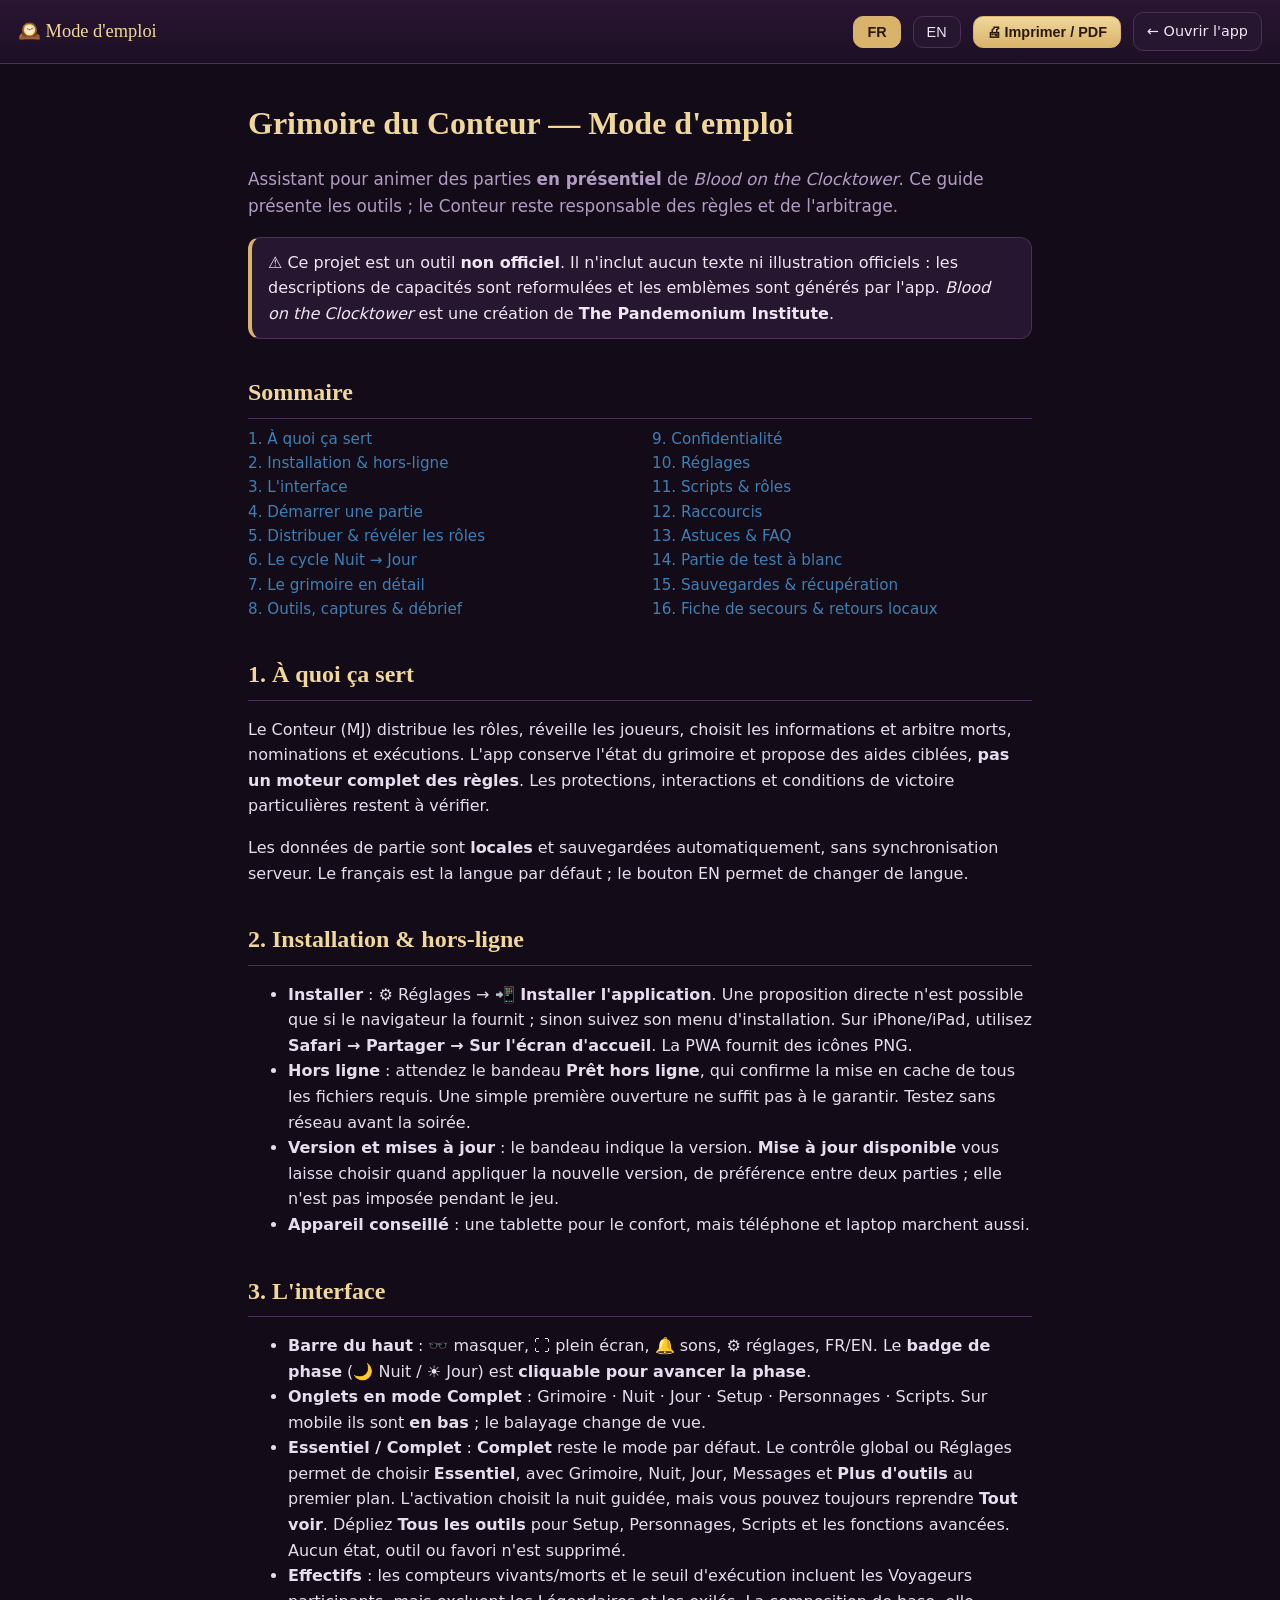
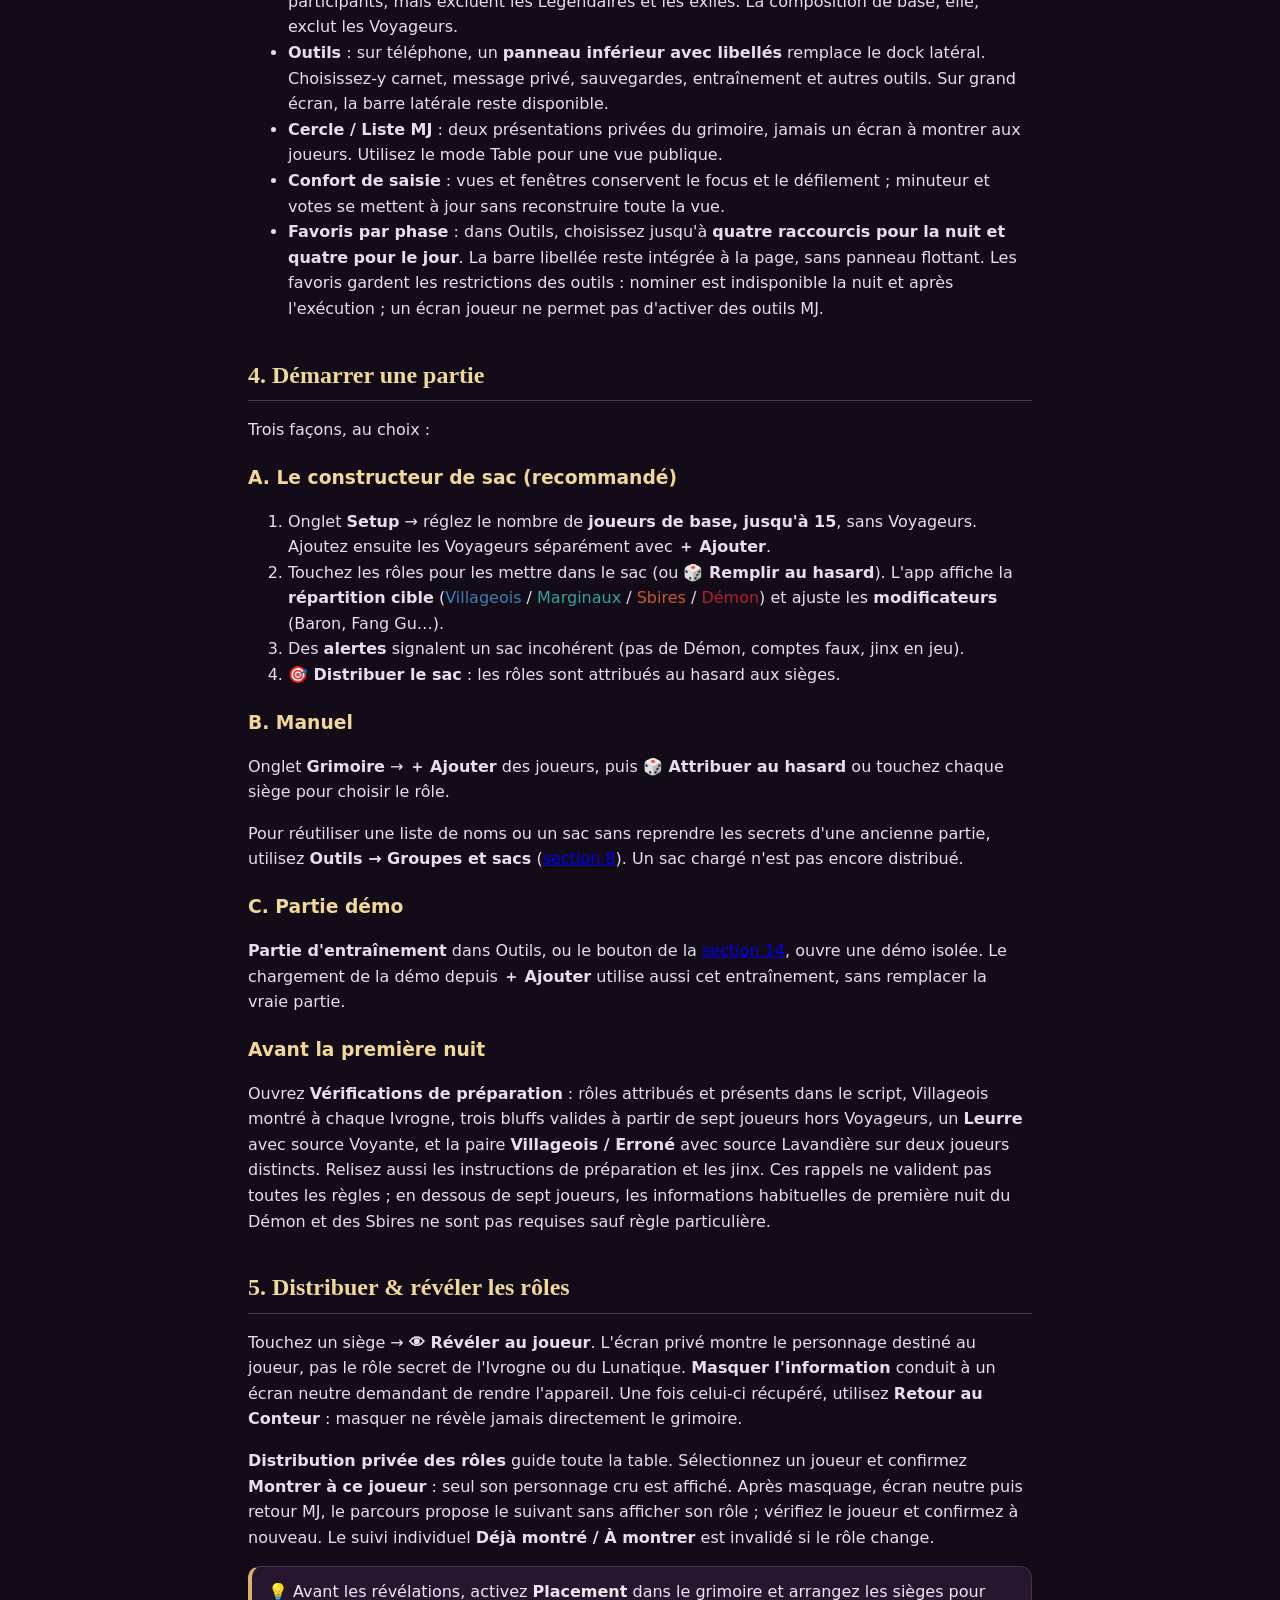
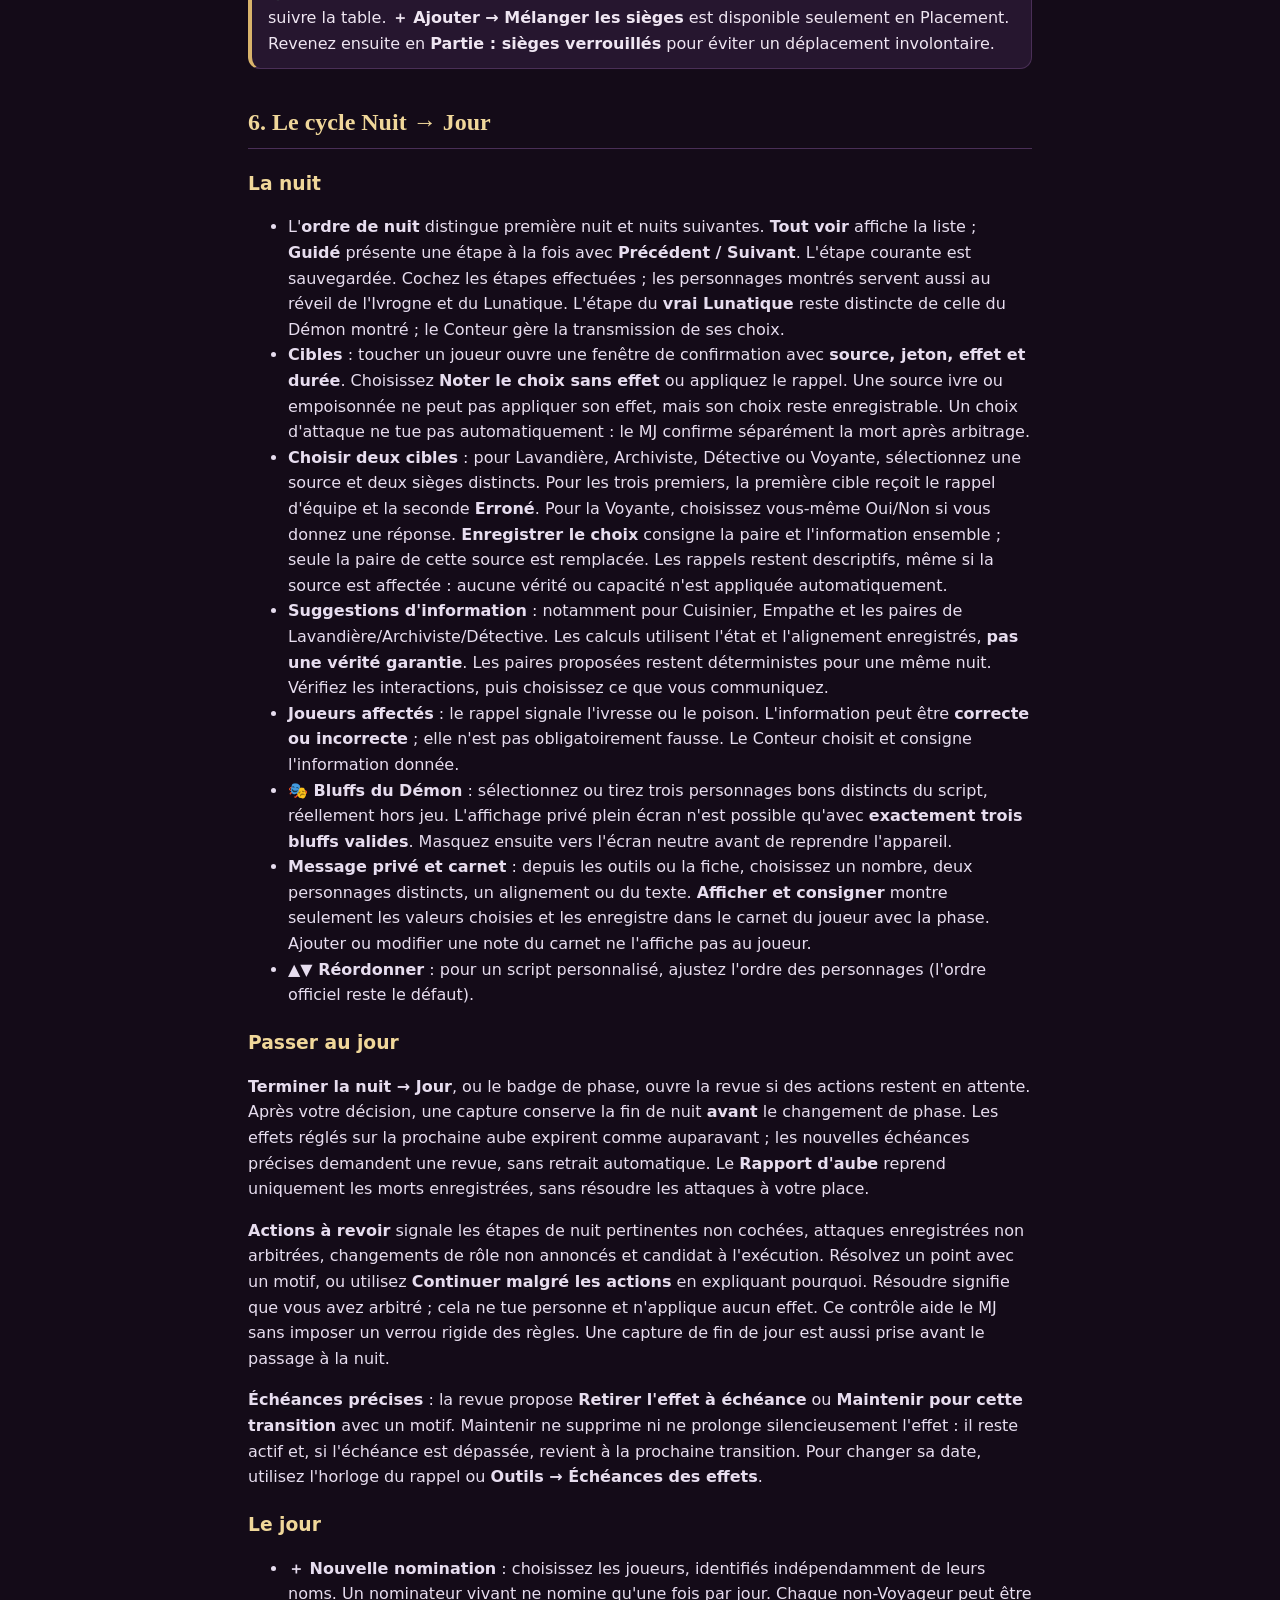
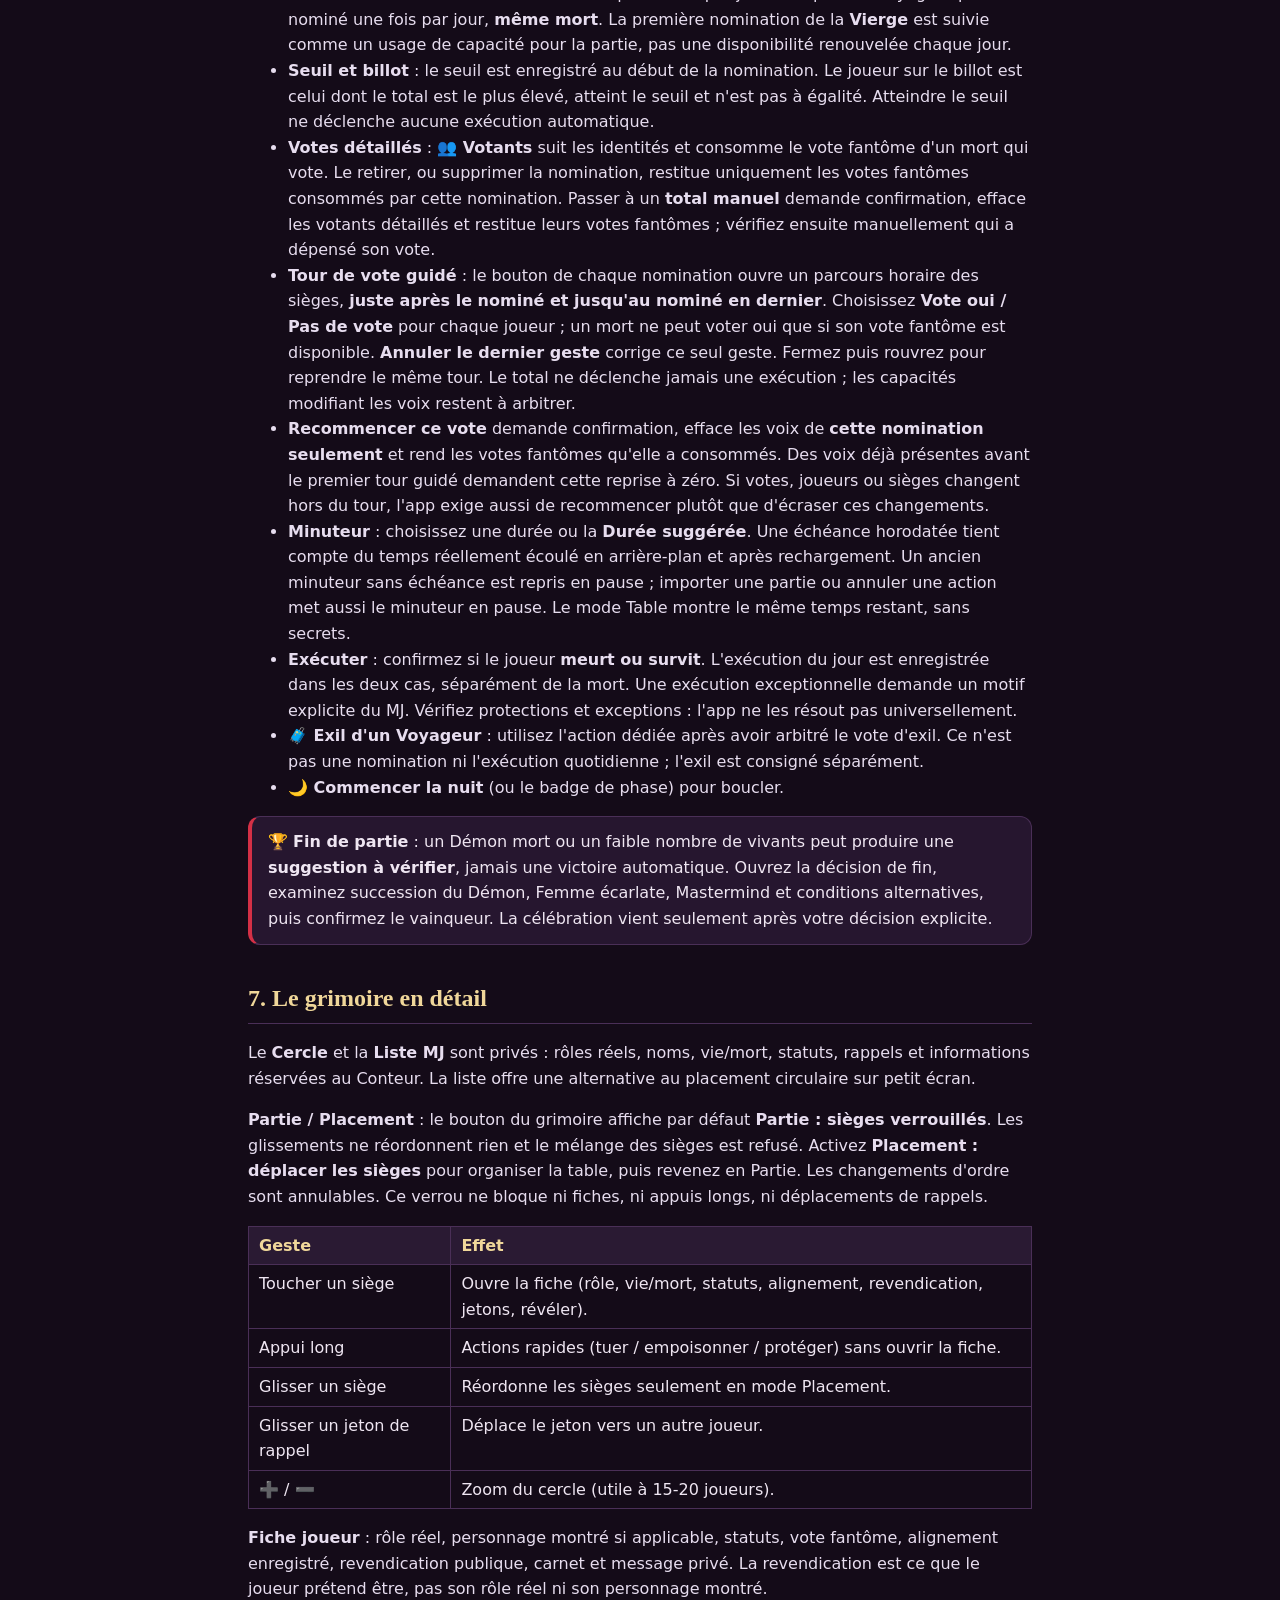
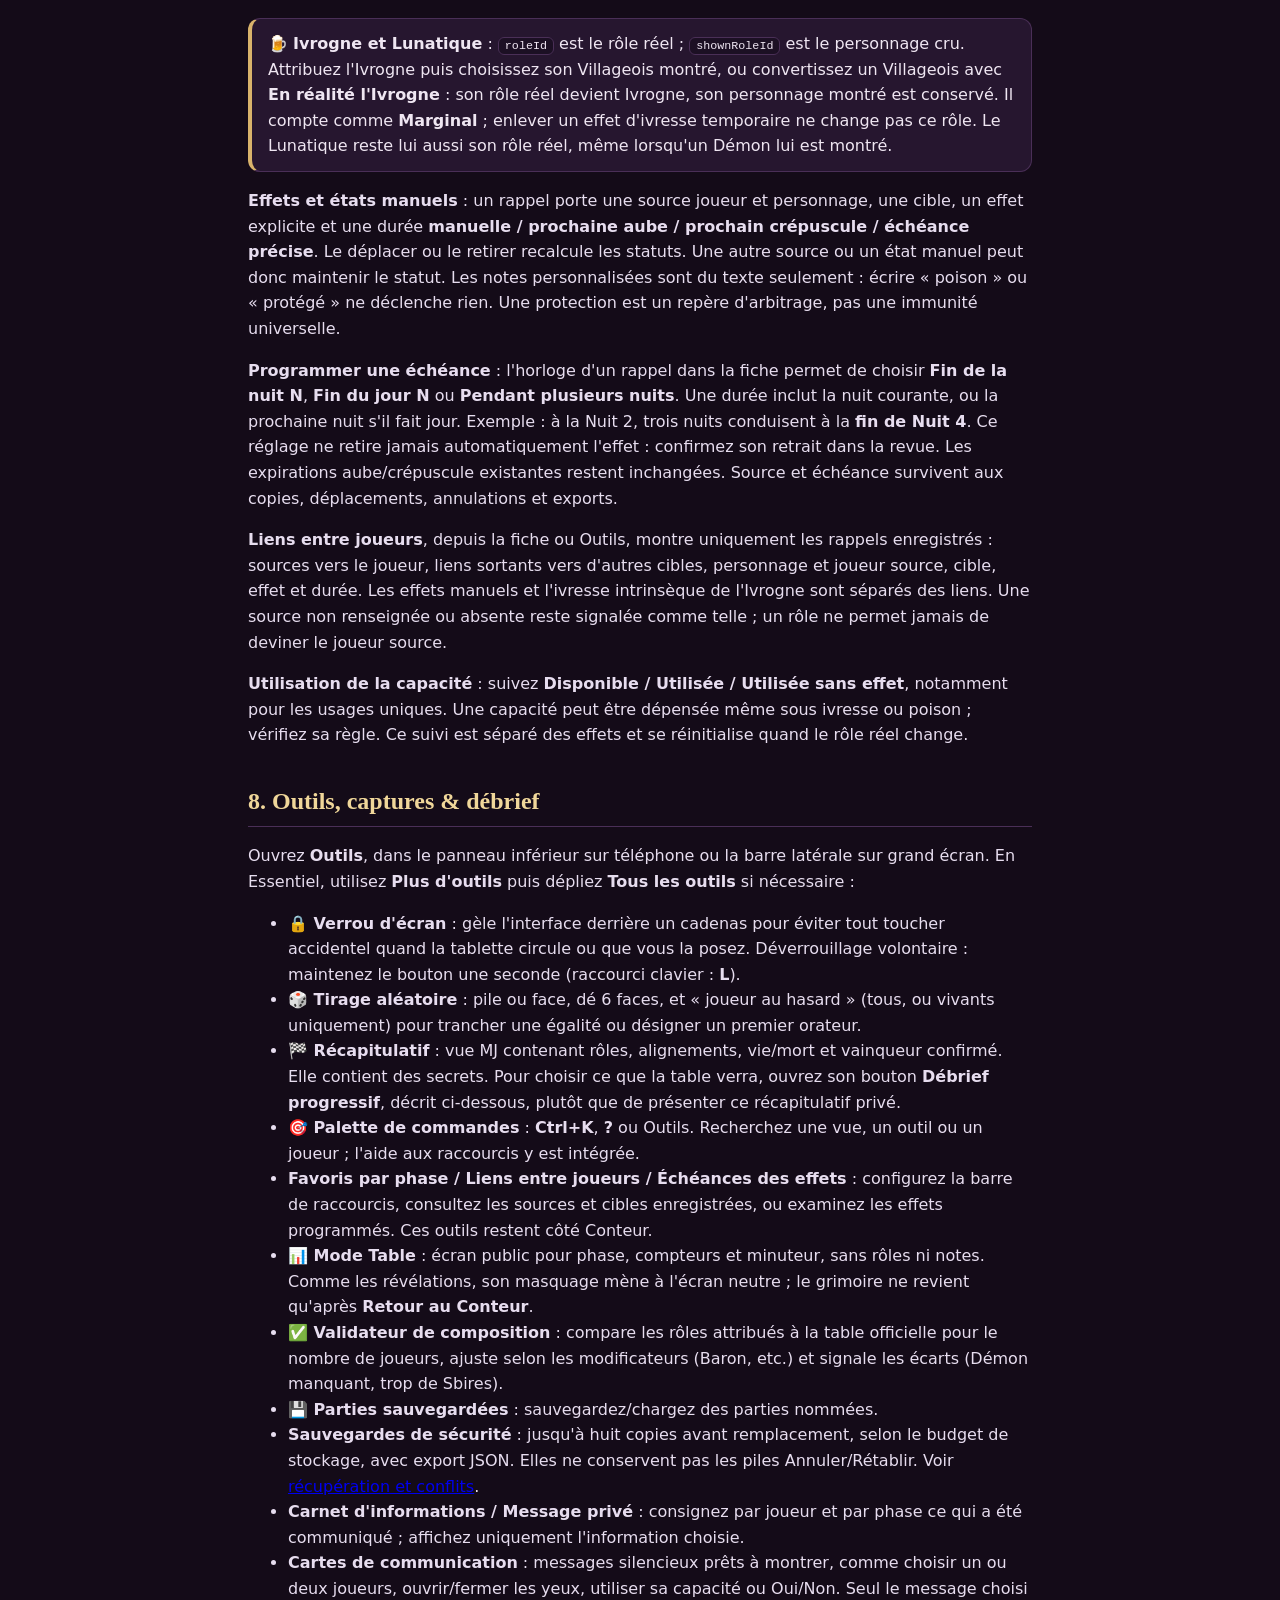
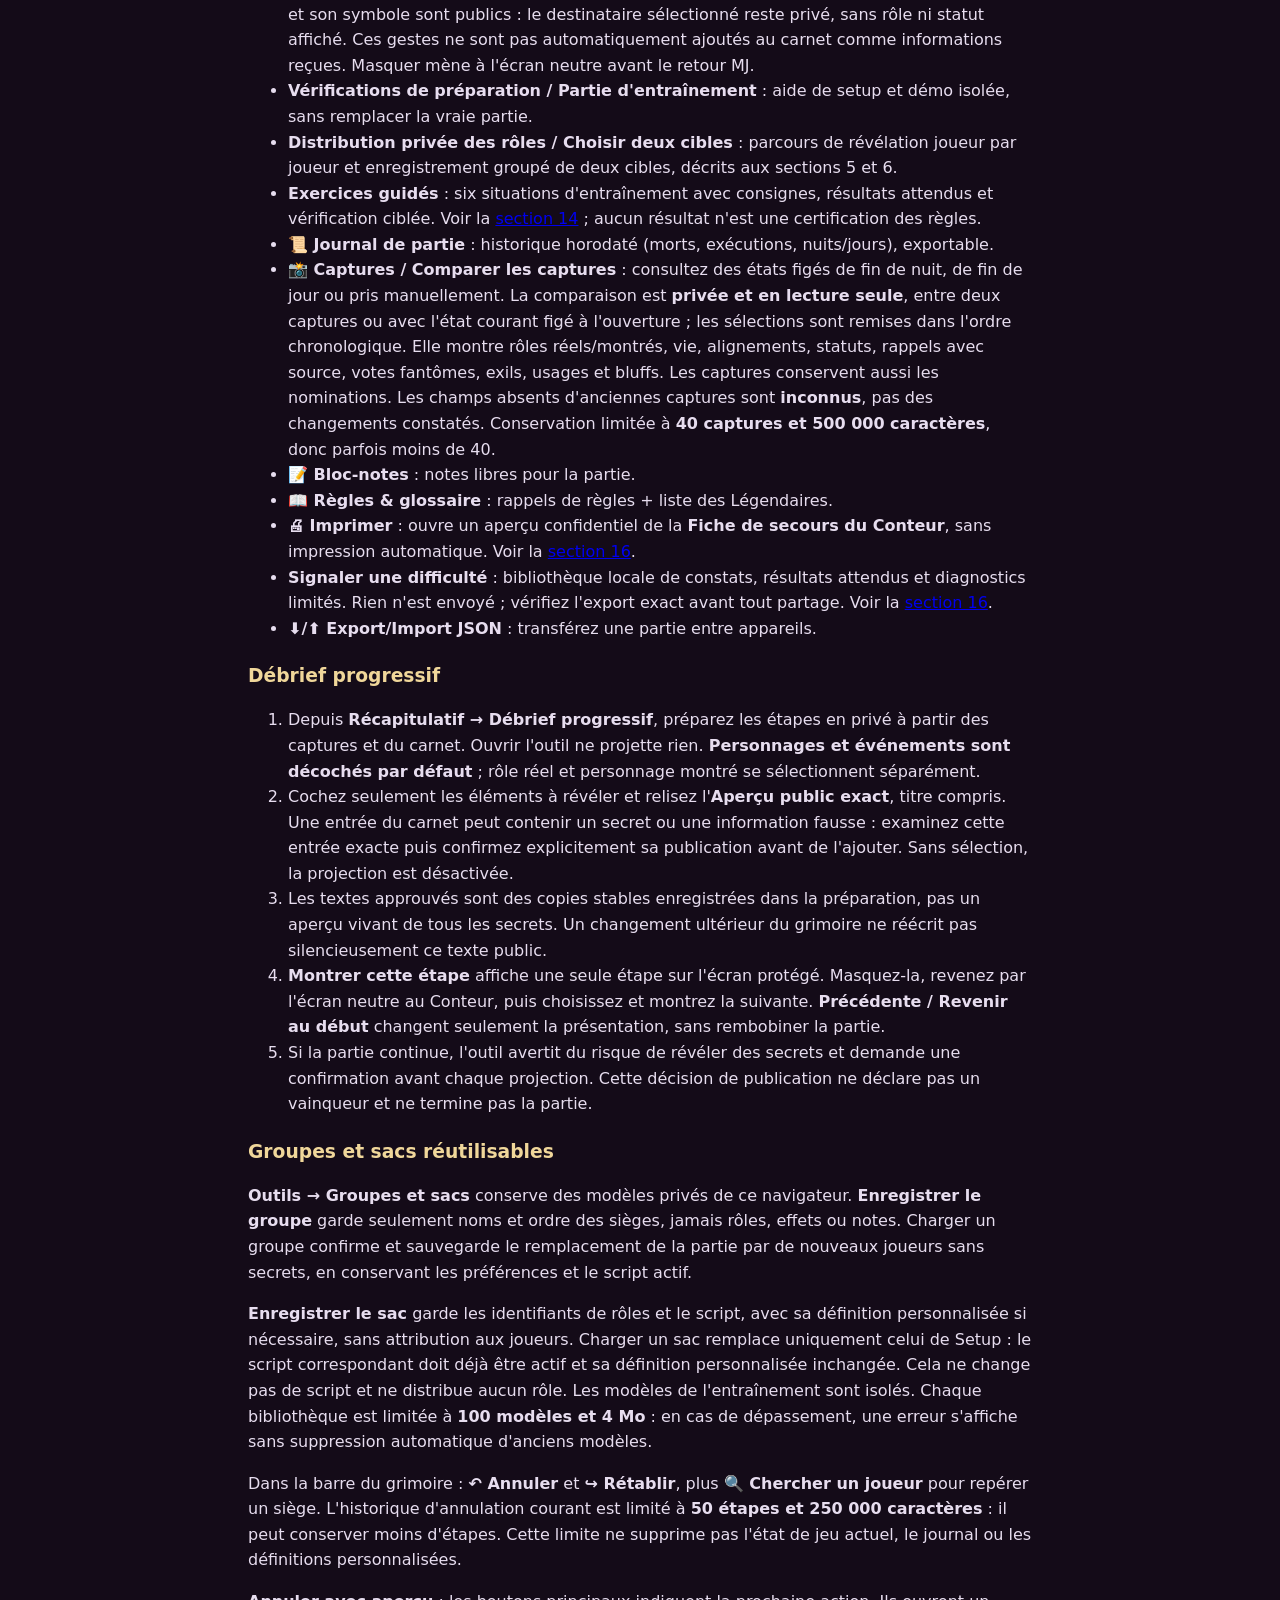
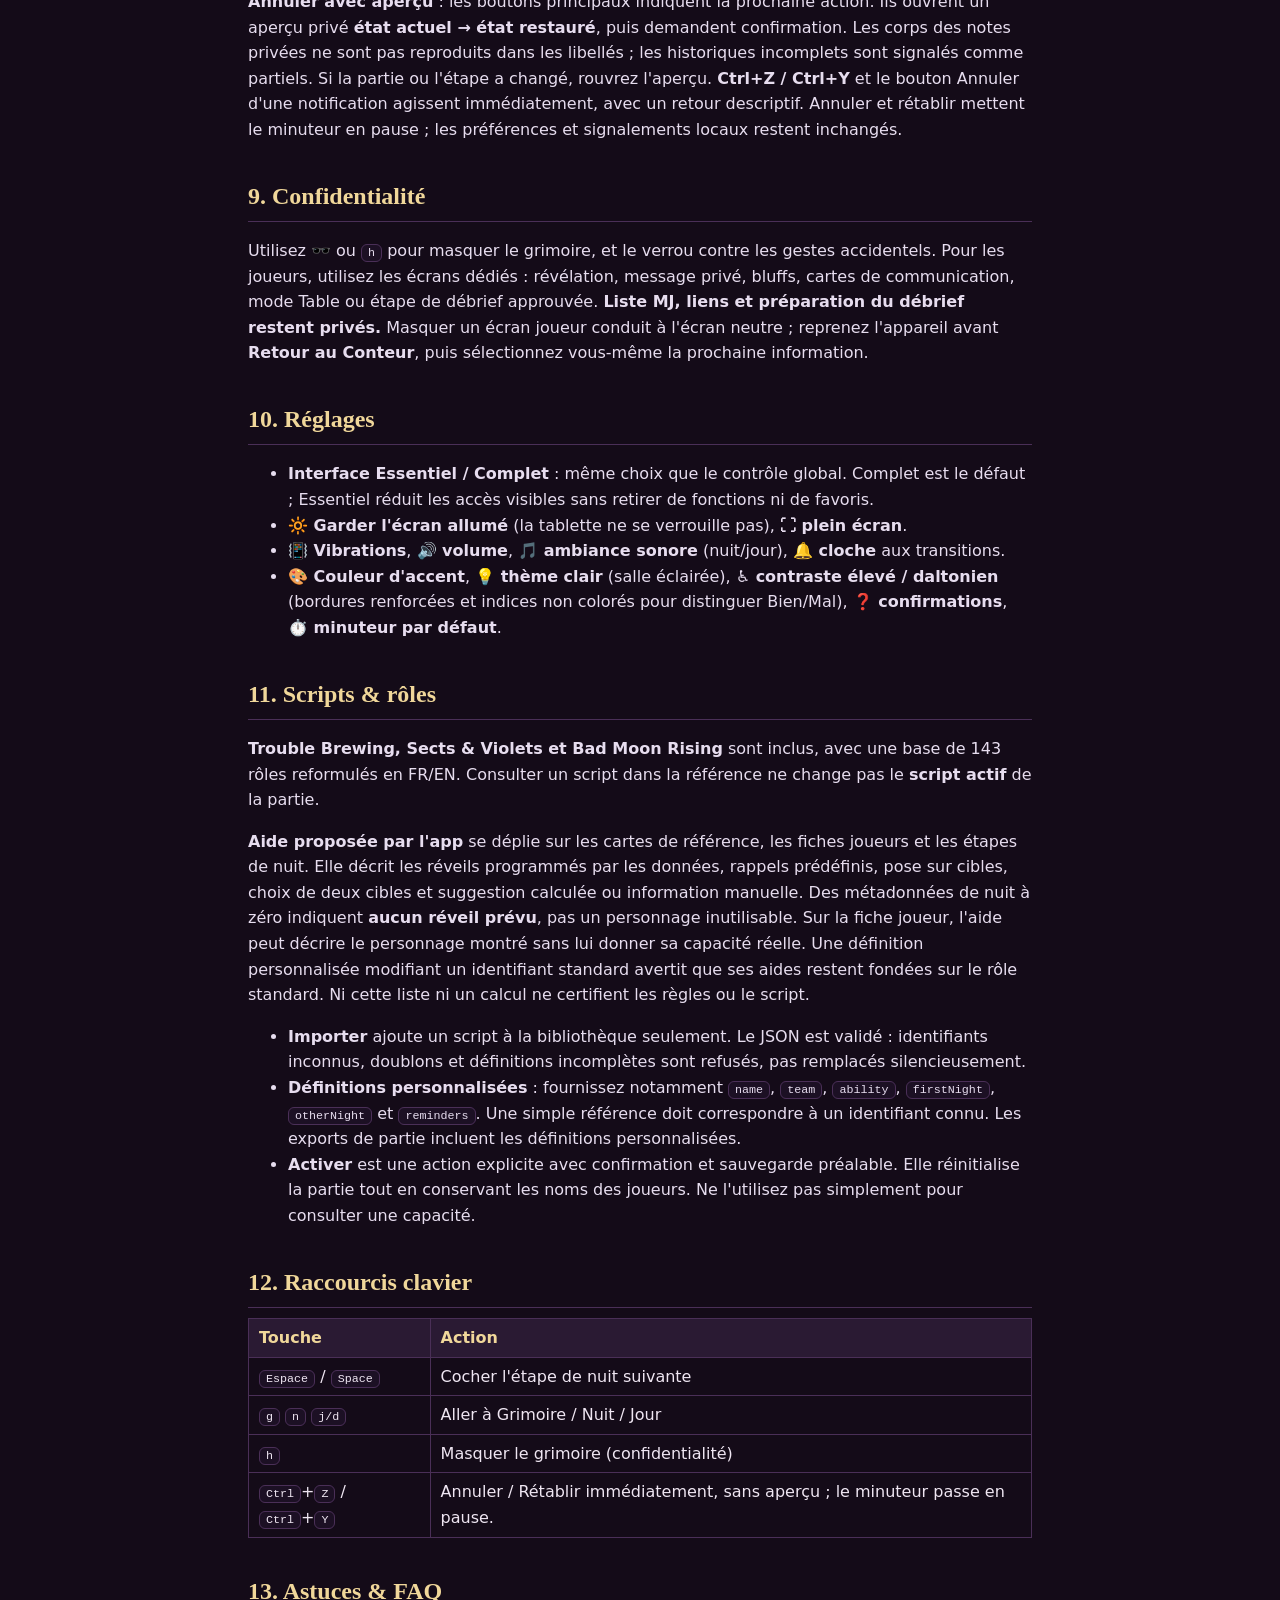
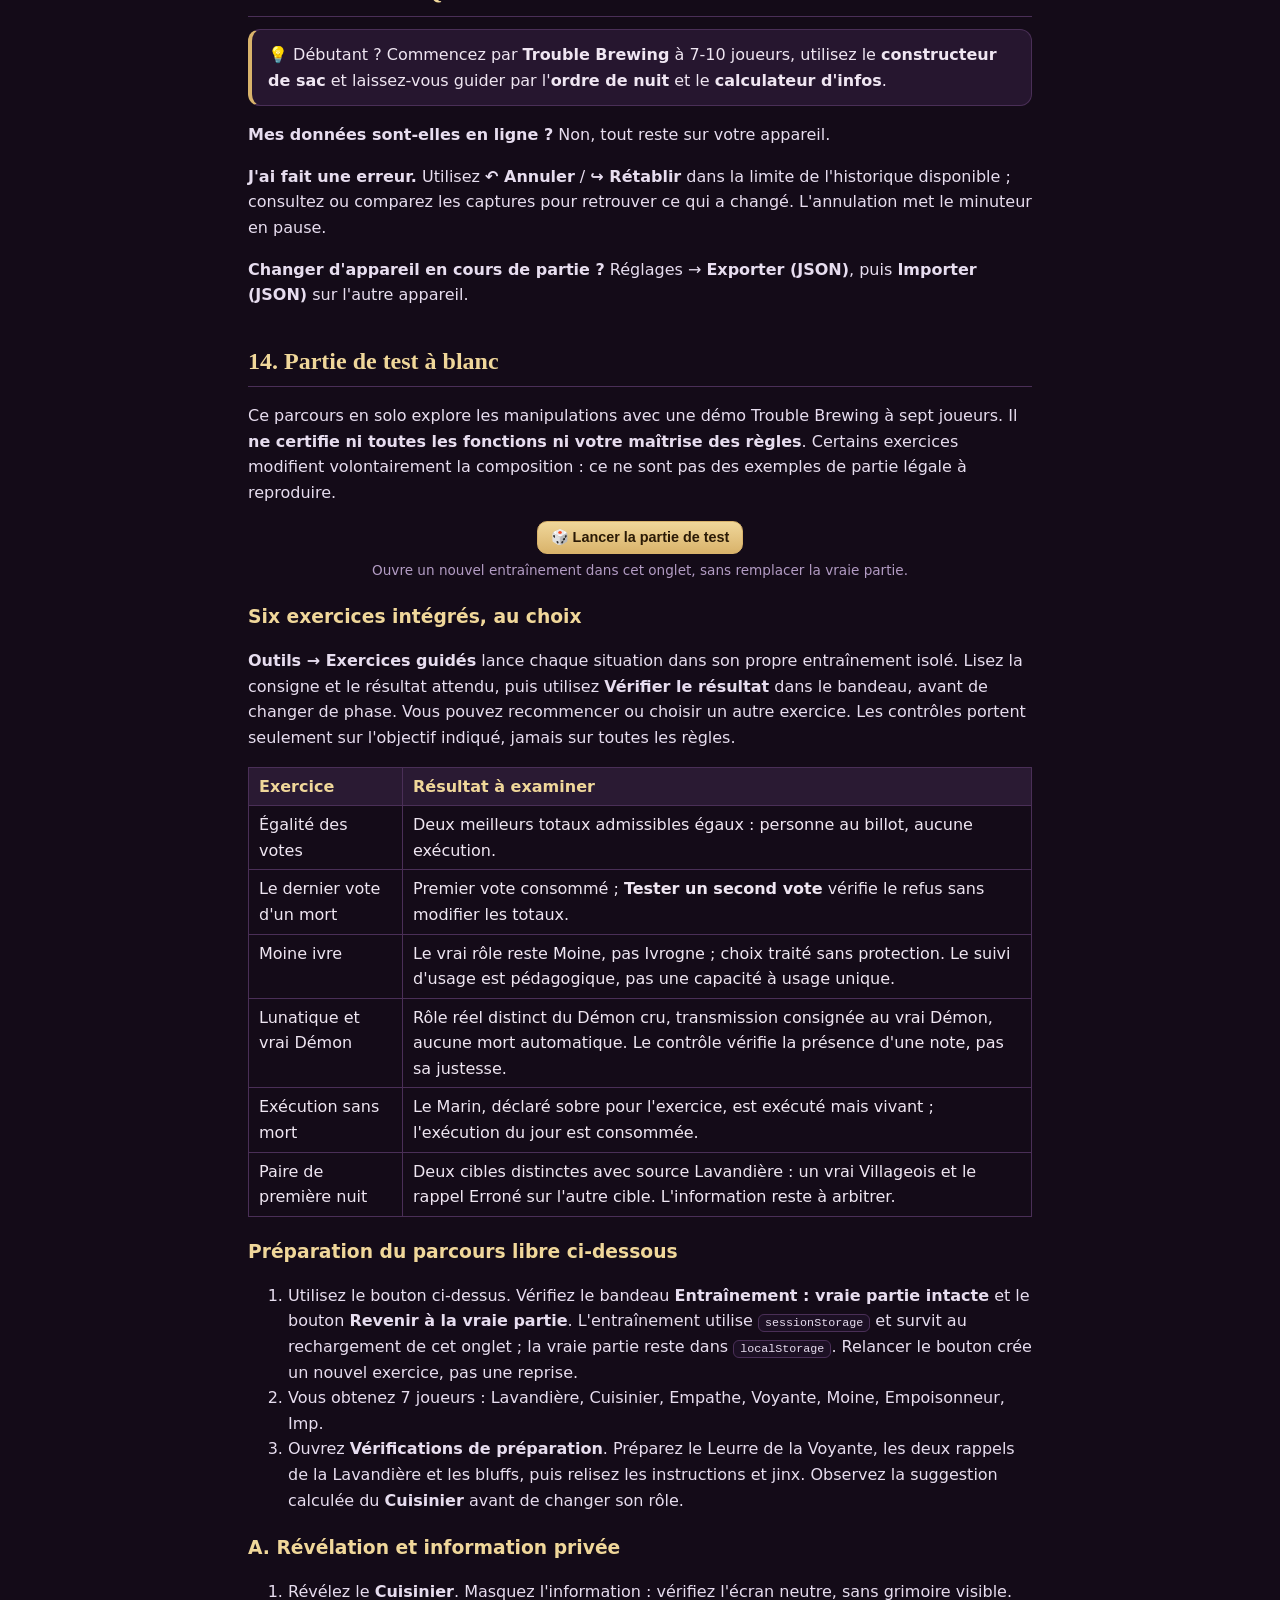
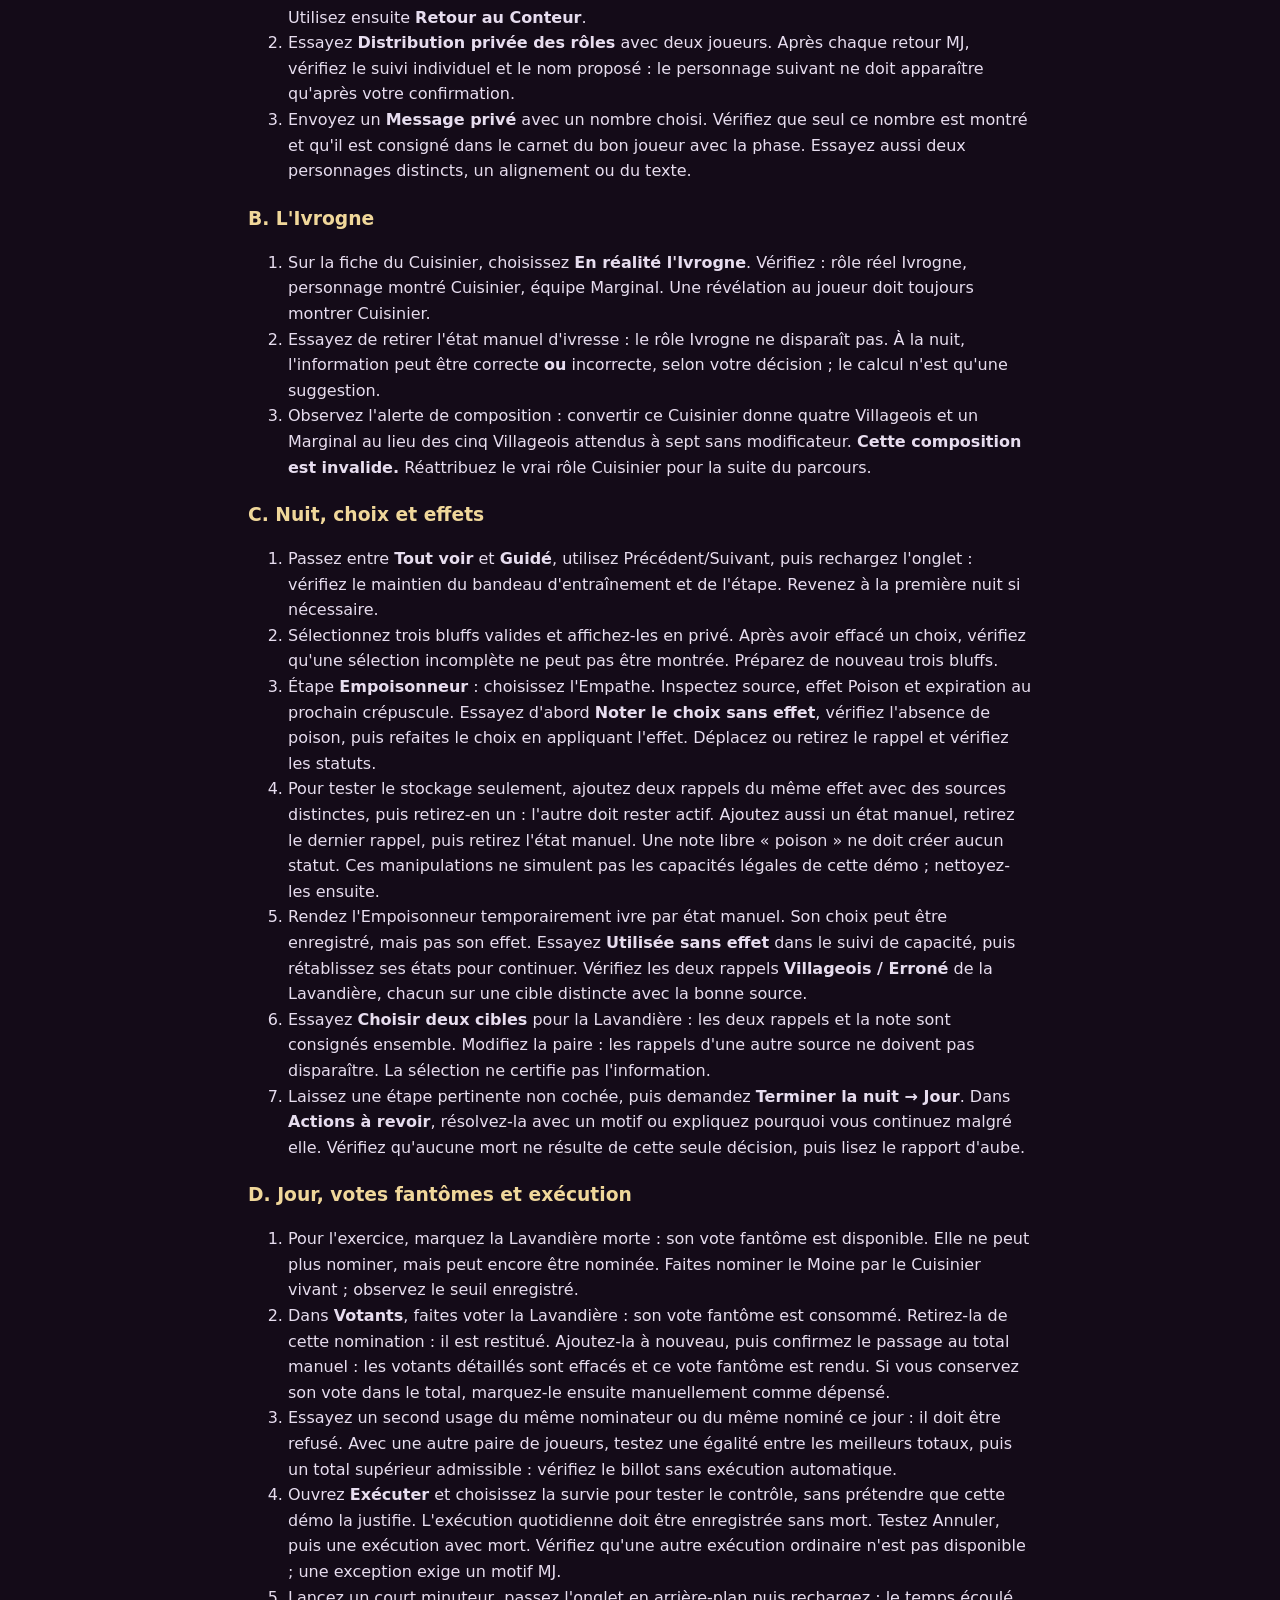
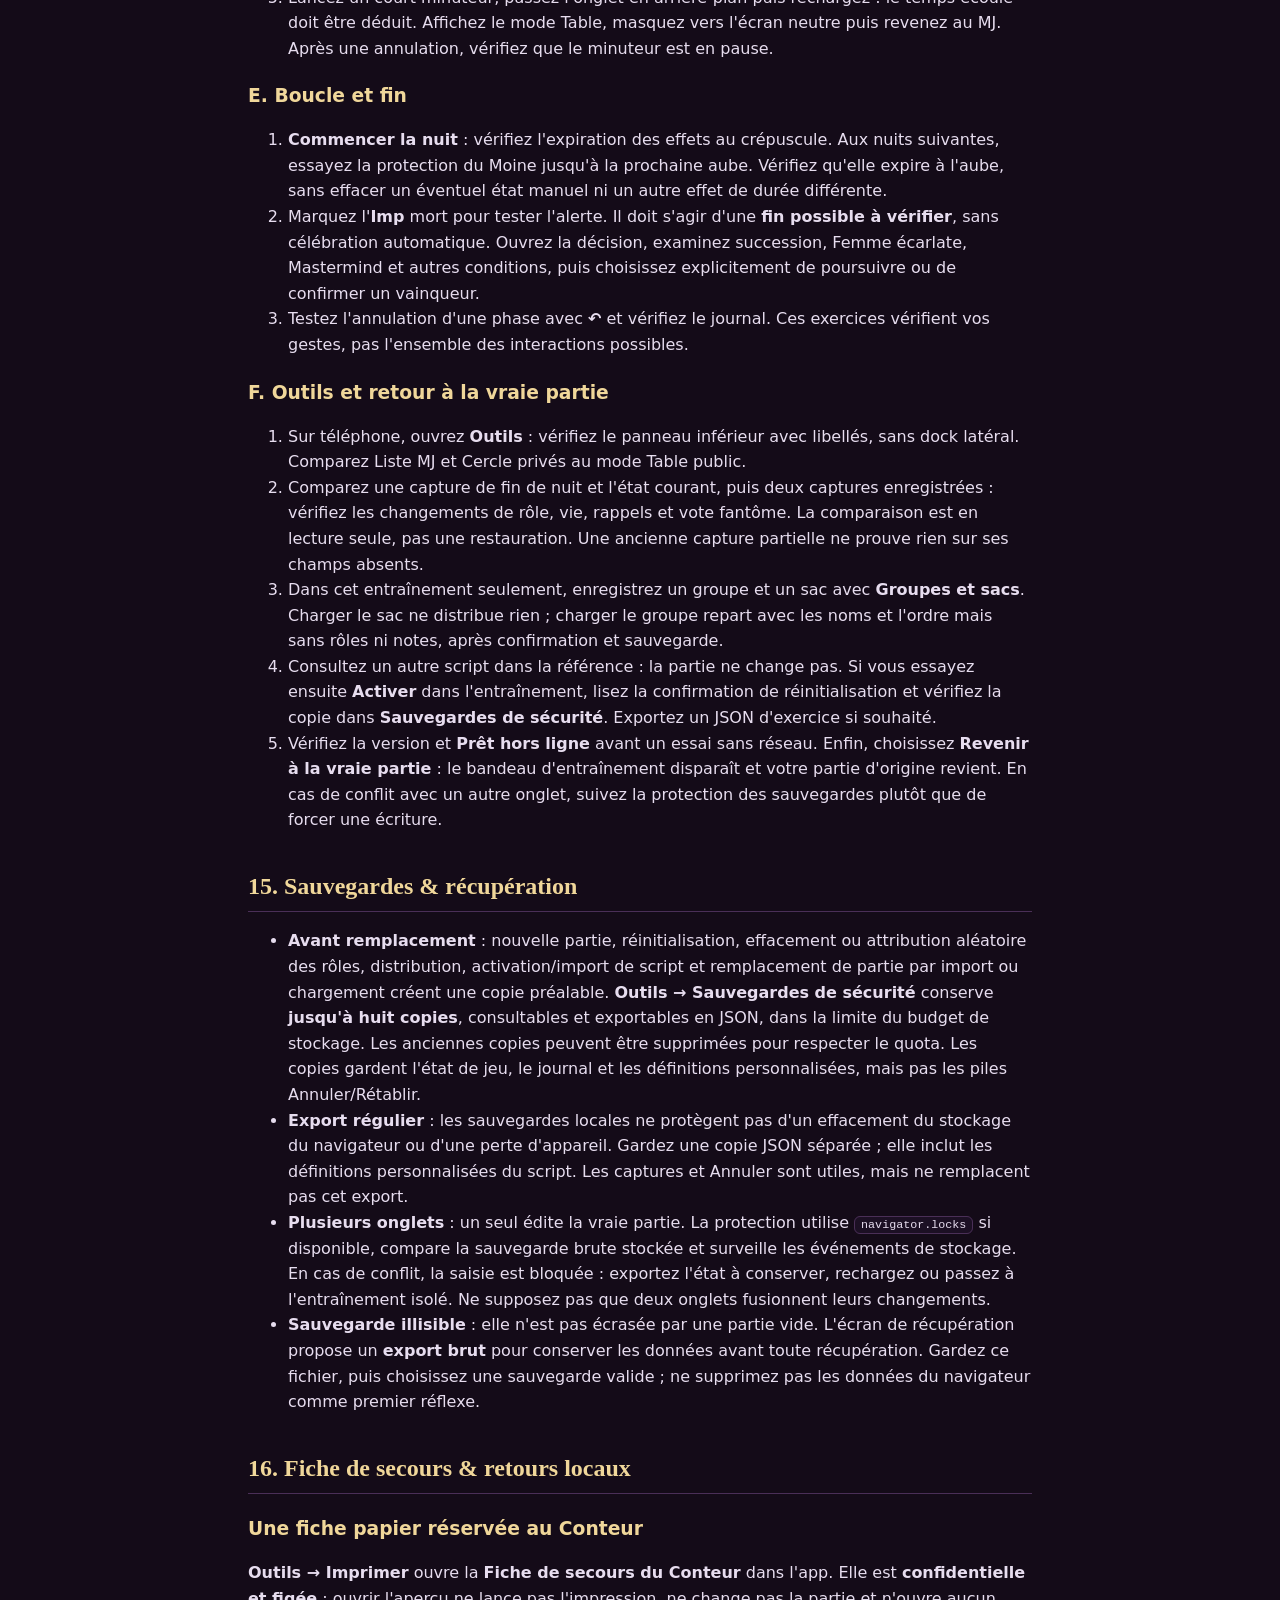
==== commit 2bf38cbf: "Simplifier le grimoire et renforcer la confiance du MJ Add Essential interface, independent seat pla" ====
--- a/guide.html
+++ b/guide.html
@@ -82,6 +82,7 @@
   <a href="#tips"><span class="fr">13. Astuces & FAQ</span><span class="en">13. Tips & FAQ</span></a><br>
   <a href="#testgame"><span class="fr">14. Partie de test à blanc</span><span class="en">14. Dry-run test game</span></a><br>
   <a href="#reliability"><span class="fr">15. Sauvegardes & récupération</span><span class="en">15. Backups & recovery</span></a><br>
+  <a href="#rescue-feedback"><span class="fr">16. Fiche de secours & retours locaux</span><span class="en">16. Rescue sheet & local feedback</span></a><br>
 </div>
 
 <h2 id="intro"><span class="fr">1. À quoi ça sert</span><span class="en">1. What it's for</span></h2>
@@ -102,7 +103,8 @@
 <h2 id="ui"><span class="fr">3. L'interface</span><span class="en">3. The interface</span></h2>
 <ul>
   <li><span class="fr"><b>Barre du haut</b> : 🕶️ masquer, ⛶ plein écran, 🔔 sons, ⚙ réglages, FR/EN. Le <b>badge de phase</b> (🌙 Nuit / ☀️ Jour) est <b>cliquable pour avancer la phase</b>.</span><span class="en"><b>Top bar</b>: 🕶️ hide, ⛶ fullscreen, 🔔 sound, ⚙ settings, FR/EN. The <b>phase badge</b> (🌙 Night / ☀️ Day) is <b>clickable to advance the phase</b>.</span></li>
-  <li><span class="fr"><b>Onglets</b> : Grimoire · Nuit · Jour · Setup · Personnages · Scripts. Sur mobile ils sont <b>en bas</b> (au pouce), et vous pouvez <b>balayer</b> pour changer d'onglet.</span><span class="en"><b>Tabs</b>: Grimoire · Night · Day · Setup · Characters · Scripts. On mobile they sit <b>at the bottom</b> (thumb-friendly) and you can <b>swipe</b> to switch.</span></li>
+  <li><span class="fr"><b>Onglets en mode Complet</b> : Grimoire · Nuit · Jour · Setup · Personnages · Scripts. Sur mobile ils sont <b>en bas</b> ; le balayage change de vue.</span><span class="en"><b>Full-mode tabs</b>: Grimoire · Night · Day · Setup · Characters · Scripts. On mobile they sit <b>at the bottom</b>; swipe to change views.</span></li>
+  <li><span class="fr"><b>Essentiel / Complet</b> : <b>Complet</b> reste le mode par défaut. Le contrôle global ou Réglages permet de choisir <b>Essentiel</b>, avec Grimoire, Nuit, Jour, Messages et <b>Plus d'outils</b> au premier plan. L'activation choisit la nuit guidée, mais vous pouvez toujours reprendre <b>Tout voir</b>. Dépliez <b>Tous les outils</b> pour Setup, Personnages, Scripts et les fonctions avancées. Aucun état, outil ou favori n'est supprimé.</span><span class="en"><b>Essential / Full</b>: <b>Full</b> remains the default. The global control or Settings lets you choose <b>Essential</b>, keeping Grimoire, Night, Day, Messages and <b>More tools</b> prominent. Enabling it selects guided night, but you can still choose <b>Full list</b>. Expand <b>All tools</b> for Setup, Characters, Scripts and advanced features. No state, tool or favourite is removed.</span></li>
   <li><span class="fr"><b>Effectifs</b> : les compteurs vivants/morts et le seuil d'exécution incluent les Voyageurs participants, mais excluent les Légendaires et les exilés. La composition de base, elle, exclut les Voyageurs.</span><span class="en"><b>Counts</b>: living/dead counts and the execution threshold include participating Travellers, but exclude Fabled and exiled players. Base setup counts exclude Travellers.</span></li>
   <li><span class="fr"><b>Outils</b> : sur téléphone, un <b>panneau inférieur avec libellés</b> remplace le dock latéral. Choisissez-y carnet, message privé, sauvegardes, entraînement et autres outils. Sur grand écran, la barre latérale reste disponible.</span><span class="en"><b>Tools</b>: on phones, a <b>labelled bottom sheet</b> replaces the side dock. Find the notebook, private messages, backups, training and other tools there. The side toolbar remains available on larger screens.</span></li>
   <li><span class="fr"><b>Cercle / Liste MJ</b> : deux présentations privées du grimoire, jamais un écran à montrer aux joueurs. Utilisez le mode Table pour une vue publique.</span><span class="en"><b>Circle / GM list</b>: two private grimoire layouts, never a player-facing screen. Use Table mode for a public view.</span></li>
@@ -130,7 +132,7 @@
 <h2 id="reveal"><span class="fr">5. Distribuer & révéler les rôles</span><span class="en">5. Deal & reveal roles</span></h2>
 <p><span class="fr">Touchez un siège → <b>👁 Révéler au joueur</b>. L'écran privé montre le personnage destiné au joueur, pas le rôle secret de l'Ivrogne ou du Lunatique. <b>Masquer l'information</b> conduit à un écran neutre demandant de rendre l'appareil. Une fois celui-ci récupéré, utilisez <b>Retour au Conteur</b> : masquer ne révèle jamais directement le grimoire.</span><span class="en">Tap a seat → <b>👁 Reveal to player</b>. The private screen shows the character intended for that player, not the Drunk's or Lunatic's secret actual character. <b>Hide information</b> opens a neutral screen asking them to hand back the device. Once it is back with you, use <b>Return to Storyteller</b>: hiding never reveals the grimoire directly.</span></p>
 <p><span class="fr"><b>Distribution privée des rôles</b> guide toute la table. Sélectionnez un joueur et confirmez <b>Montrer à ce joueur</b> : seul son personnage cru est affiché. Après masquage, écran neutre puis retour MJ, le parcours propose le suivant sans afficher son rôle ; vérifiez le joueur et confirmez à nouveau. Le suivi individuel <b>Déjà montré / À montrer</b> est invalidé si le rôle change.</span><span class="en"><b>Private role distribution</b> guides the whole table. Select a player and confirm <b>Show to this player</b>: only their believed character appears. After hiding, the neutral screen and Storyteller return, the tour suggests the next player without displaying their character; check the player and confirm again. Individual <b>Already shown / Not shown</b> tracking is invalidated when the character changes.</span></p>
-<div class="card tip"><span class="fr">💡 Astuce : mélangez les sièges avant (<b>＋ Ajouter → 🔀 Mélanger les sièges</b>) pour que l'ordre à l'écran corresponde à la table.</span><span class="en">💡 Tip: shuffle seats first (<b>＋ Add → 🔀 Shuffle seats</b>) so the on-screen order matches your table.</span></div>
+<div class="card tip"><span class="fr">💡 Avant les révélations, activez <b>Placement</b> dans le grimoire et arrangez les sièges pour suivre la table. <b>＋ Ajouter → Mélanger les sièges</b> est disponible seulement en Placement. Revenez ensuite en <b>Partie : sièges verrouillés</b> pour éviter un déplacement involontaire.</span><span class="en">💡 Before reveals, enable <b>Placement</b> in the grimoire and arrange seats to match the table. <b>＋ Add → Shuffle seats</b> is available only in Placement. Then return to <b>Play: seats locked</b> to avoid unintended movement.</span></div>
 
 <h2 id="loop"><span class="fr">6. Le cycle Nuit → Jour</span><span class="en">6. The Night → Day loop</span></h2>
 <h3><span class="fr">La nuit</span><span class="en">Night</span></h3>
@@ -164,11 +166,12 @@
 
 <h2 id="grimoire"><span class="fr">7. Le grimoire en détail</span><span class="en">7. The grimoire in detail</span></h2>
 <p><span class="fr">Le <b>Cercle</b> et la <b>Liste MJ</b> sont privés : rôles réels, noms, vie/mort, statuts, rappels et informations réservées au Conteur. La liste offre une alternative au placement circulaire sur petit écran.</span><span class="en">The <b>Circle</b> and <b>GM list</b> are private: actual characters, names, life/death, statuses, reminders and Storyteller-only information. The list is an alternative to the circle on small screens.</span></p>
+<p><span class="fr"><b>Partie / Placement</b> : le bouton du grimoire affiche par défaut <b>Partie : sièges verrouillés</b>. Les glissements ne réordonnent rien et le mélange des sièges est refusé. Activez <b>Placement : déplacer les sièges</b> pour organiser la table, puis revenez en Partie. Les changements d'ordre sont annulables. Ce verrou ne bloque ni fiches, ni appuis longs, ni déplacements de rappels.</span><span class="en"><b>Play / Placement</b>: the grimoire button defaults to <b>Play: seats locked</b>. Dragging does not reorder seats and shuffling is refused. Enable <b>Placement: move seats</b> to arrange the table, then return to Play. Seating changes are undoable. This lock does not block player cards, long-presses or reminder dragging.</span></p>
 <table>
   <tr><th><span class="fr">Geste</span><span class="en">Gesture</span></th><th><span class="fr">Effet</span><span class="en">Effect</span></th></tr>
   <tr><td><span class="fr">Toucher un siège</span><span class="en">Tap a seat</span></td><td><span class="fr">Ouvre la fiche (rôle, vie/mort, statuts, alignement, revendication, jetons, révéler).</span><span class="en">Opens the card (role, alive/dead, statuses, alignment, claim, tokens, reveal).</span></td></tr>
   <tr><td><span class="fr">Appui long</span><span class="en">Long-press</span></td><td><span class="fr">Actions rapides (tuer / empoisonner / protéger) sans ouvrir la fiche.</span><span class="en">Quick actions (kill / poison / protect) without opening the card.</span></td></tr>
-  <tr><td><span class="fr">Glisser un siège</span><span class="en">Drag a seat</span></td><td><span class="fr">Réordonne les sièges.</span><span class="en">Reorders the seats.</span></td></tr>
+  <tr><td><span class="fr">Glisser un siège</span><span class="en">Drag a seat</span></td><td><span class="fr">Réordonne les sièges seulement en mode Placement.</span><span class="en">Reorders seats only in Placement mode.</span></td></tr>
   <tr><td><span class="fr">Glisser un jeton de rappel</span><span class="en">Drag a reminder token</span></td><td><span class="fr">Déplace le jeton vers un autre joueur.</span><span class="en">Moves the token to another player.</span></td></tr>
   <tr><td><span class="fr">➕ / ➖</span><span class="en">➕ / ➖</span></td><td><span class="fr">Zoom du cercle (utile à 15-20 joueurs).</span><span class="en">Zoom the circle (handy at 15-20 players).</span></td></tr>
 </table>
@@ -180,7 +183,7 @@
 <p><span class="fr"><b>Utilisation de la capacité</b> : suivez <b>Disponible / Utilisée / Utilisée sans effet</b>, notamment pour les usages uniques. Une capacité peut être dépensée même sous ivresse ou poison ; vérifiez sa règle. Ce suivi est séparé des effets et se réinitialise quand le rôle réel change.</span><span class="en"><b>Ability use</b>: track <b>Available / Used / Used without effect</b>, especially for limited uses. A use may be spent even while drunk or poisoned; check that character's rule. This tracking is separate from effects and resets when the actual character changes.</span></p>
 
 <h2 id="tools"><span class="fr">8. Outils, captures & débrief</span><span class="en">8. Tools, captures & debrief</span></h2>
-<p><span class="fr">Ouvrez <b>Outils</b>, dans le panneau inférieur sur téléphone ou la barre latérale sur grand écran :</span><span class="en">Open <b>Tools</b>, in the bottom sheet on phones or the side toolbar on larger screens:</span></p>
+<p><span class="fr">Ouvrez <b>Outils</b>, dans le panneau inférieur sur téléphone ou la barre latérale sur grand écran. En Essentiel, utilisez <b>Plus d'outils</b> puis dépliez <b>Tous les outils</b> si nécessaire :</span><span class="en">Open <b>Tools</b>, in the bottom sheet on phones or the side toolbar on larger screens. In Essential, use <b>More tools</b> and expand <b>All tools</b> when needed:</span></p>
 <ul>
   <li><span class="fr"><b>🔒 Verrou d'écran</b> : gèle l'interface derrière un cadenas pour éviter tout toucher accidentel quand la tablette circule ou que vous la posez. Déverrouillage volontaire : maintenez le bouton une seconde (raccourci clavier : <b>L</b>).</span><span class="en"><b>🔒 Screen lock</b>: freezes the interface behind a padlock to prevent accidental taps when the tablet is passed around or set down. Deliberate unlock: hold the button for one second (keyboard shortcut: <b>L</b>).</span></li>
   <li><span class="fr"><b>🎲 Tirage aléatoire</b> : pile ou face, dé 6 faces, et « joueur au hasard » (tous, ou vivants uniquement) pour trancher une égalité ou désigner un premier orateur.</span><span class="en"><b>🎲 Random picker</b>: coin flip, six-sided die, and "random player" (all, or living only) to break a tie or pick a first speaker.</span></li>
@@ -200,7 +203,8 @@
   <li><span class="fr"><b>📸 Captures / Comparer les captures</b> : consultez des états figés de fin de nuit, de fin de jour ou pris manuellement. La comparaison est <b>privée et en lecture seule</b>, entre deux captures ou avec l'état courant figé à l'ouverture ; les sélections sont remises dans l'ordre chronologique. Elle montre rôles réels/montrés, vie, alignements, statuts, rappels avec source, votes fantômes, exils, usages et bluffs. Les captures conservent aussi les nominations. Les champs absents d'anciennes captures sont <b>inconnus</b>, pas des changements constatés. Conservation limitée à <b>40 captures et 500 000 caractères</b>, donc parfois moins de 40.</span><span class="en"><b>📸 Captures / Compare captures</b>: review frozen end-of-night, end-of-day or manual states. Comparison is <b>private and read-only</b>, between two captures or with current state frozen when opened; selectors are reordered chronologically. It shows actual/shown characters, life, alignments, statuses, sourced reminders, ghost votes, exiles, ability use and bluffs. Captures also retain nominations. Missing fields in older captures are <b>unknown</b>, not observed changes. Retention is capped at <b>40 captures and 500,000 characters</b>, so sometimes fewer than 40 remain.</span></li>
   <li><span class="fr"><b>📝 Bloc-notes</b> : notes libres pour la partie.</span><span class="en"><b>📝 Notes</b>: free notes for the game.</span></li>
   <li><span class="fr"><b>📖 Règles & glossaire</b> : rappels de règles + liste des Légendaires.</span><span class="en"><b>📖 Rules & glossary</b>: rule reminders + Fabled list.</span></li>
-  <li><span class="fr"><b>🖨 Imprimer</b> : feuille des joueurs + rôles du script.</span><span class="en"><b>🖨 Print</b>: player sheet + script roles.</span></li>
+  <li><span class="fr"><b>🖨 Imprimer</b> : ouvre un aperçu confidentiel de la <b>Fiche de secours du Conteur</b>, sans impression automatique. Voir la <a href="#rescue-feedback">section 16</a>.</span><span class="en"><b>🖨 Print</b>: opens a confidential preview of the <b>Storyteller rescue sheet</b>, without automatic printing. See <a href="#rescue-feedback">section 16</a>.</span></li>
+  <li><span class="fr"><b>Signaler une difficulté</b> : bibliothèque locale de constats, résultats attendus et diagnostics limités. Rien n'est envoyé ; vérifiez l'export exact avant tout partage. Voir la <a href="#rescue-feedback">section 16</a>.</span><span class="en"><b>Report a difficulty</b>: local library of observations, expected outcomes and limited diagnostics. Nothing is sent; review the exact export before sharing. See <a href="#rescue-feedback">section 16</a>.</span></li>
   <li><span class="fr"><b>⬇/⬆ Export/Import JSON</b> : transférez une partie entre appareils.</span><span class="en"><b>⬇/⬆ Export/Import JSON</b>: move a game between devices.</span></li>
 </ul>
 <h3><span class="fr">Débrief progressif</span><span class="en">Progressive debrief</span></h3>
@@ -215,12 +219,14 @@
 <p><span class="fr"><b>Outils → Groupes et sacs</b> conserve des modèles privés de ce navigateur. <b>Enregistrer le groupe</b> garde seulement noms et ordre des sièges, jamais rôles, effets ou notes. Charger un groupe confirme et sauvegarde le remplacement de la partie par de nouveaux joueurs sans secrets, en conservant les préférences et le script actif.</span><span class="en"><b>Tools → Groups and bags</b> keeps private templates for this browser. <b>Save group</b> keeps only names and seating order, never characters, effects or notes. Loading a group confirms and backs up replacing the game with fresh players without secrets, while preserving preferences and the active script.</span></p>
 <p><span class="fr"><b>Enregistrer le sac</b> garde les identifiants de rôles et le script, avec sa définition personnalisée si nécessaire, sans attribution aux joueurs. Charger un sac remplace uniquement celui de Setup : le script correspondant doit déjà être actif et sa définition personnalisée inchangée. Cela ne change pas de script et ne distribue aucun rôle. Les modèles de l'entraînement sont isolés. Chaque bibliothèque est limitée à <b>100 modèles et 4 Mo</b> : en cas de dépassement, une erreur s'affiche sans suppression automatique d'anciens modèles.</span><span class="en"><b>Save bag</b> keeps character IDs and the script, with its custom definition when needed, without player assignments. Loading a bag replaces only the Setup bag: the matching script must already be active with an unchanged custom definition. It neither switches scripts nor deals characters. Training templates are isolated. Each library is limited to <b>100 templates and 4 MB</b>: exceeding a limit shows an error without automatically deleting older templates.</span></p>
 <p><span class="fr">Dans la barre du grimoire : <b>↶ Annuler</b> et <b>↪ Rétablir</b>, plus <b>🔍 Chercher un joueur</b> pour repérer un siège. L'historique d'annulation courant est limité à <b>50 étapes et 250 000 caractères</b> : il peut conserver moins d'étapes. Cette limite ne supprime pas l'état de jeu actuel, le journal ou les définitions personnalisées.</span><span class="en">In the grimoire bar: <b>↶ Undo</b> and <b>↪ Redo</b>, plus <b>🔍 Search a player</b> to locate a seat. Current undo history is limited to <b>50 steps and 250,000 characters</b>: it may retain fewer steps. This limit does not remove current gameplay state, the log or custom definitions.</span></p>
+<p><span class="fr"><b>Annuler avec aperçu</b> : les boutons principaux indiquent la prochaine action. Ils ouvrent un aperçu privé <b>état actuel → état restauré</b>, puis demandent confirmation. Les corps des notes privées ne sont pas reproduits dans les libellés ; les historiques incomplets sont signalés comme partiels. Si la partie ou l'étape a changé, rouvrez l'aperçu. <b>Ctrl+Z / Ctrl+Y</b> et le bouton Annuler d'une notification agissent immédiatement, avec un retour descriptif. Annuler et rétablir mettent le minuteur en pause ; les préférences et signalements locaux restent inchangés.</span><span class="en"><b>Undo with preview</b>: the main buttons name the next action. They open a private <b>current state → restored state</b> preview and then require confirmation. Labels do not reproduce private note bodies; incomplete histories are flagged as partial. If the game or entry changed, reopen the preview. <b>Ctrl+Z / Ctrl+Y</b> and a notification's Undo button act immediately, with descriptive feedback. Undo and redo pause the timer; preferences and local reports remain unchanged.</span></p>
 
 <h2 id="privacy"><span class="fr">9. Confidentialité</span><span class="en">9. Privacy</span></h2>
 <p><span class="fr">Utilisez <b>🕶️</b> ou <kbd>h</kbd> pour masquer le grimoire, et le verrou contre les gestes accidentels. Pour les joueurs, utilisez les écrans dédiés : révélation, message privé, bluffs, cartes de communication, mode Table ou étape de débrief approuvée. <b>Liste MJ, liens et préparation du débrief restent privés.</b> Masquer un écran joueur conduit à l'écran neutre ; reprenez l'appareil avant <b>Retour au Conteur</b>, puis sélectionnez vous-même la prochaine information.</span><span class="en">Use <b>🕶️</b> or <kbd>h</kbd> to hide the grimoire, and the lock against accidental gestures. For players, use dedicated screens: reveal, private message, bluffs, communication cards, Table mode or an approved debrief stage. <b>GM list, links and debrief preparation remain private.</b> Hiding a player screen opens the neutral screen; take back the device before <b>Return to Storyteller</b>, then select the next information yourself.</span></p>
 
 <h2 id="settings"><span class="fr">10. Réglages</span><span class="en">10. Settings</span></h2>
 <ul>
+  <li><span class="fr"><b>Interface Essentiel / Complet</b> : même choix que le contrôle global. Complet est le défaut ; Essentiel réduit les accès visibles sans retirer de fonctions ni de favoris.</span><span class="en"><b>Essential / Full interface</b>: the same choice as the global control. Full is the default; Essential reduces visible entry points without removing features or favourites.</span></li>
   <li><span class="fr"><b>🔆 Garder l'écran allumé</b> (la tablette ne se verrouille pas), <b>⛶ plein écran</b>.</span><span class="en"><b>🔆 Keep screen awake</b> (tablet won't lock), <b>⛶ fullscreen</b>.</span></li>
   <li><span class="fr"><b>📳 Vibrations</b>, <b>🔊 volume</b>, <b>🎵 ambiance sonore</b> (nuit/jour), <b>🔔 cloche</b> aux transitions.</span><span class="en"><b>📳 Vibration</b>, <b>🔊 volume</b>, <b>🎵 ambient sound</b> (night/day), <b>🔔 bell</b> on transitions.</span></li>
   <li><span class="fr"><b>🎨 Couleur d'accent</b>, <b>💡 thème clair</b> (salle éclairée), <b>♿ contraste élevé / daltonien</b> (bordures renforcées et indices non colorés pour distinguer Bien/Mal), <b>❓ confirmations</b>, <b>⏱️ minuteur par défaut</b>.</span><span class="en"><b>🎨 Accent colour</b>, <b>💡 bright theme</b> (lit room), <b>♿ high contrast / colourblind</b> (stronger borders and non-colour cues to tell Good from Evil), <b>❓ confirmations</b>, <b>⏱️ default timer</b>.</span></li>
@@ -228,6 +234,7 @@
 
 <h2 id="scripts"><span class="fr">11. Scripts & rôles</span><span class="en">11. Scripts & roles</span></h2>
 <p><span class="fr"><b>Trouble Brewing, Sects &amp; Violets et Bad Moon Rising</b> sont inclus, avec une base de 143 rôles reformulés en FR/EN. Consulter un script dans la référence ne change pas le <b>script actif</b> de la partie.</span><span class="en"><b>Trouble Brewing, Sects &amp; Violets and Bad Moon Rising</b> are included, with a base of 143 reworded FR/EN roles. Browsing a script in the reference does not change the game's <b>active script</b>.</span></p>
+<p><span class="fr"><b>Aide proposée par l'app</b> se déplie sur les cartes de référence, les fiches joueurs et les étapes de nuit. Elle décrit les réveils programmés par les données, rappels prédéfinis, pose sur cibles, choix de deux cibles et suggestion calculée ou information manuelle. Des métadonnées de nuit à zéro indiquent <b>aucun réveil prévu</b>, pas un personnage inutilisable. Sur la fiche joueur, l'aide peut décrire le personnage montré sans lui donner sa capacité réelle. Une définition personnalisée modifiant un identifiant standard avertit que ses aides restent fondées sur le rôle standard. Ni cette liste ni un calcul ne certifient les règles ou le script.</span><span class="en"><b>App assistance</b> expands on reference cards, player cards and night steps. It describes wakes scheduled by the data, predefined reminders, targeted reminders, two-target choices and calculated suggestions or manual information. Zero night metadata means <b>no scheduled wake</b>, not an unusable character. On a player card, assistance may describe the shown character without granting its actual ability. A custom definition altering a standard ID warns that its assistance still relies on the standard character. Neither this list nor a calculation certifies the rules or script.</span></p>
 <ul>
   <li><span class="fr"><b>Importer</b> ajoute un script à la bibliothèque seulement. Le JSON est validé : identifiants inconnus, doublons et définitions incomplètes sont refusés, pas remplacés silencieusement.</span><span class="en"><b>Import</b> only adds a script to the library. JSON is validated: unknown identifiers, duplicates and incomplete definitions are rejected, not silently substituted.</span></li>
   <li><span class="fr"><b>Définitions personnalisées</b> : fournissez notamment <code>name</code>, <code>team</code>, <code>ability</code>, <code>firstNight</code>, <code>otherNight</code> et <code>reminders</code>. Une simple référence doit correspondre à un identifiant connu. Les exports de partie incluent les définitions personnalisées.</span><span class="en"><b>Custom definitions</b>: provide <code>name</code>, <code>team</code>, <code>ability</code>, <code>firstNight</code>, <code>otherNight</code> and <code>reminders</code>. A simple reference must match a known identifier. Game exports include custom definitions.</span></li>
@@ -240,7 +247,7 @@
   <tr><td><kbd>Espace</kbd> / <kbd>Space</kbd></td><td><span class="fr">Cocher l'étape de nuit suivante</span><span class="en">Tick the next night step</span></td></tr>
   <tr><td><kbd>g</kbd> <kbd>n</kbd> <kbd>j/d</kbd></td><td><span class="fr">Aller à Grimoire / Nuit / Jour</span><span class="en">Go to Grimoire / Night / Day</span></td></tr>
   <tr><td><kbd>h</kbd></td><td><span class="fr">Masquer le grimoire (confidentialité)</span><span class="en">Hide grimoire (privacy)</span></td></tr>
-  <tr><td><kbd>Ctrl</kbd>+<kbd>Z</kbd> / <kbd>Ctrl</kbd>+<kbd>Y</kbd></td><td><span class="fr">Annuler / Rétablir</span><span class="en">Undo / Redo</span></td></tr>
+  <tr><td><kbd>Ctrl</kbd>+<kbd>Z</kbd> / <kbd>Ctrl</kbd>+<kbd>Y</kbd></td><td><span class="fr">Annuler / Rétablir immédiatement, sans aperçu ; le minuteur passe en pause.</span><span class="en">Undo / Redo immediately, without a preview; the timer pauses.</span></td></tr>
 </table>
 
 <h2 id="tips"><span class="fr">13. Astuces & FAQ</span><span class="en">13. Tips & FAQ</span></h2>
@@ -330,6 +337,22 @@
   <li><span class="fr"><b>Export régulier</b> : les sauvegardes locales ne protègent pas d'un effacement du stockage du navigateur ou d'une perte d'appareil. Gardez une copie JSON séparée ; elle inclut les définitions personnalisées du script. Les captures et Annuler sont utiles, mais ne remplacent pas cet export.</span><span class="en"><b>Export regularly</b>: local backups do not protect against cleared browser storage or a lost device. Keep a separate JSON copy; it includes custom script definitions. Captures and Undo are useful, but do not replace an export.</span></li>
   <li><span class="fr"><b>Plusieurs onglets</b> : un seul édite la vraie partie. La protection utilise <code>navigator.locks</code> si disponible, compare la sauvegarde brute stockée et surveille les événements de stockage. En cas de conflit, la saisie est bloquée : exportez l'état à conserver, rechargez ou passez à l'entraînement isolé. Ne supposez pas que deux onglets fusionnent leurs changements.</span><span class="en"><b>Multiple tabs</b>: only one edits the real game. Protection uses <code>navigator.locks</code> when available, compares the raw stored save and watches storage events. On a conflict, editing is blocked: export the state to keep, reload or switch to isolated training. Do not expect two tabs to merge changes.</span></li>
   <li><span class="fr"><b>Sauvegarde illisible</b> : elle n'est pas écrasée par une partie vide. L'écran de récupération propose un <b>export brut</b> pour conserver les données avant toute récupération. Gardez ce fichier, puis choisissez une sauvegarde valide ; ne supprimez pas les données du navigateur comme premier réflexe.</span><span class="en"><b>Unreadable save</b>: it is not overwritten with an empty game. The recovery screen offers a <b>raw export</b> to preserve the data before recovery. Keep that file, then choose a valid backup; do not clear browser data as your first response.</span></li>
+</ul>
+
+<h2 id="rescue-feedback"><span class="fr">16. Fiche de secours & retours locaux</span><span class="en">16. Rescue sheet & local feedback</span></h2>
+<h3><span class="fr">Une fiche papier réservée au Conteur</span><span class="en">A paper sheet for the Storyteller only</span></h3>
+<p><span class="fr"><b>Outils → Imprimer</b> ouvre la <b>Fiche de secours du Conteur</b> dans l'app. Elle est <b>confidentielle et figée</b> : ouvrir l'aperçu ne lance pas l'impression, ne change pas la partie et n'ouvre aucun écran public. Ne confondez pas cette fiche MJ avec un écran à montrer aux joueurs.</span><span class="en"><b>Tools → Print</b> opens the <b>Storyteller rescue sheet</b> inside the app. It is <b>confidential and frozen</b>: opening the preview does not start printing, change the game or open a public screen. Do not confuse this Storyteller sheet with a screen to show players.</span></p>
+<ul>
+  <li><span class="fr">La capture reprend places, personnages réels et montrés, alignements, vie, votes fantômes, exils, usages de capacité, rappels avec sources et échéances, états manuels, bluffs, progression de nuit, nominations, exécution et actions à revoir. Une donnée absente reste signalée comme non enregistrée ; la fiche n'arbitre pas les règles.</span><span class="en">The capture includes seats, actual and shown characters, alignments, life, ghost votes, exiles, ability use, sourced reminders and deadlines, manual statuses, bluffs, night progress, nominations, execution and pending actions. Missing data stays labelled as unrecorded; the sheet does not adjudicate rules.</span></li>
+  <li><span class="fr"><b>Notes générales et carnets privés exclus par défaut.</b> Pour les inclure, cochez explicitement leur option après avoir lu l'avertissement : ils peuvent contenir des secrets et des informations fausses.</span><span class="en"><b>General notes and private notebooks are excluded by default.</b> To include them, explicitly check their option after reading the warning: they may contain secrets and false information.</span></li>
+  <li><span class="fr"><b>Actualiser explicitement la capture</b> reprend l'état courant. Sinon, l'aperçu garde son état d'ouverture. <b>Imprimer cette capture confidentielle</b> imprime seulement cette fiche A4, pas la fenêtre de jeu. Gardez-la hors de vue des joueurs et notez les changements ultérieurs à la main. Elle ne remplace pas un export JSON restaurable.</span><span class="en"><b>Explicitly refresh capture</b> takes the current state again. Otherwise, the preview keeps its opening state. <b>Print this confidential capture</b> prints only this A4 sheet, not the game window. Keep it out of players' sight and record later changes by hand. It does not replace a restorable JSON export.</span></li>
+</ul>
+<h3><span class="fr">Signaler une difficulté, sans envoi</span><span class="en">Report a difficulty without sending anything</span></h3>
+<p><span class="fr"><b>Outils → Signaler une difficulté</b> ouvre une bibliothèque locale distincte des parties et de leurs exports. Choisissez <b>Nouveau signalement</b>, une catégorie (Utilisation, Aide aux règles, Anomalie ou Idée), décrivez ce qui s'est passé et éventuellement le résultat attendu. L'entraînement utilise une bibliothèque séparée en session. <b>Rien n'est envoyé</b> à un service ou au développeur.</span><span class="en"><b>Tools → Report a difficulty</b> opens a local library separate from games and their exports. Choose <b>New report</b>, a category (Usability, Rule guidance, Bug or Idea), describe what happened and optionally the expected outcome. Training uses a separate session library. <b>Nothing is sent</b> to a service or developer.</span></p>
+<ul>
+  <li><span class="fr"><b>Limites</b> : 100 signalements, 2 000 caractères par champ de texte et 250 000 octets pour la bibliothèque. Un dépassement affiche une erreur sans tronquer le texte ni supprimer automatiquement d'anciennes entrées. Une suppression de signalement demande confirmation.</span><span class="en"><b>Limits</b>: 100 reports, 2,000 characters per text field and 250,000 bytes for the library. Exceeding a limit shows an error without truncating text or automatically dropping older entries. Deleting a report requires confirmation.</span></li>
+  <li><span class="fr"><b>Diagnostic limité</b> : version de l'app, famille de navigateur, dimensions de fenêtre, états réseau et prêt hors ligne, langue, affichage autonome, Essentiel et Placement. Il n'inclut ni URL, agent utilisateur brut, console, copie de partie, noms, rôles ou notes. Il reste figé à la création du signalement ; modifier le texte ne recapture pas le diagnostic.</span><span class="en"><b>Limited diagnostics</b>: app version, browser family, window dimensions, online and offline-ready states, language, standalone display, Essential and Placement. They include no URL, raw user agent, console, game dump, names, characters or notes. They stay frozen at report creation; editing text does not recapture diagnostics.</span></li>
+  <li><span class="fr"><b>Diagnostic technique seul</b> exclut aussi le texte libre, la catégorie, les identifiants et les dates du signalement. Les aperçus JSON/texte montrent exactement ce qui sera téléchargé ; le texte libre est décoché par défaut. Lisez le contenu puis confirmez <b>J'ai relu le contenu exact affiché ci-dessous</b> avant <b>Télécharger ce fichier</b>. Vos mots peuvent contenir des secrets : relisez encore avant un partage manuel. Un export complet de partie n'embarque pas ces signalements.</span><span class="en"><b>Technical diagnostics only</b> also excludes free text, category, identifiers and report dates. JSON/text previews show exactly what will be downloaded; free text starts unchecked. Read the contents, then confirm <b>I have reviewed the exact contents shown below</b> before <b>Download this file</b>. Your words may contain secrets: review again before sharing manually. A full game export does not embed these reports.</span></li>
 </ul>
 
 <footer>
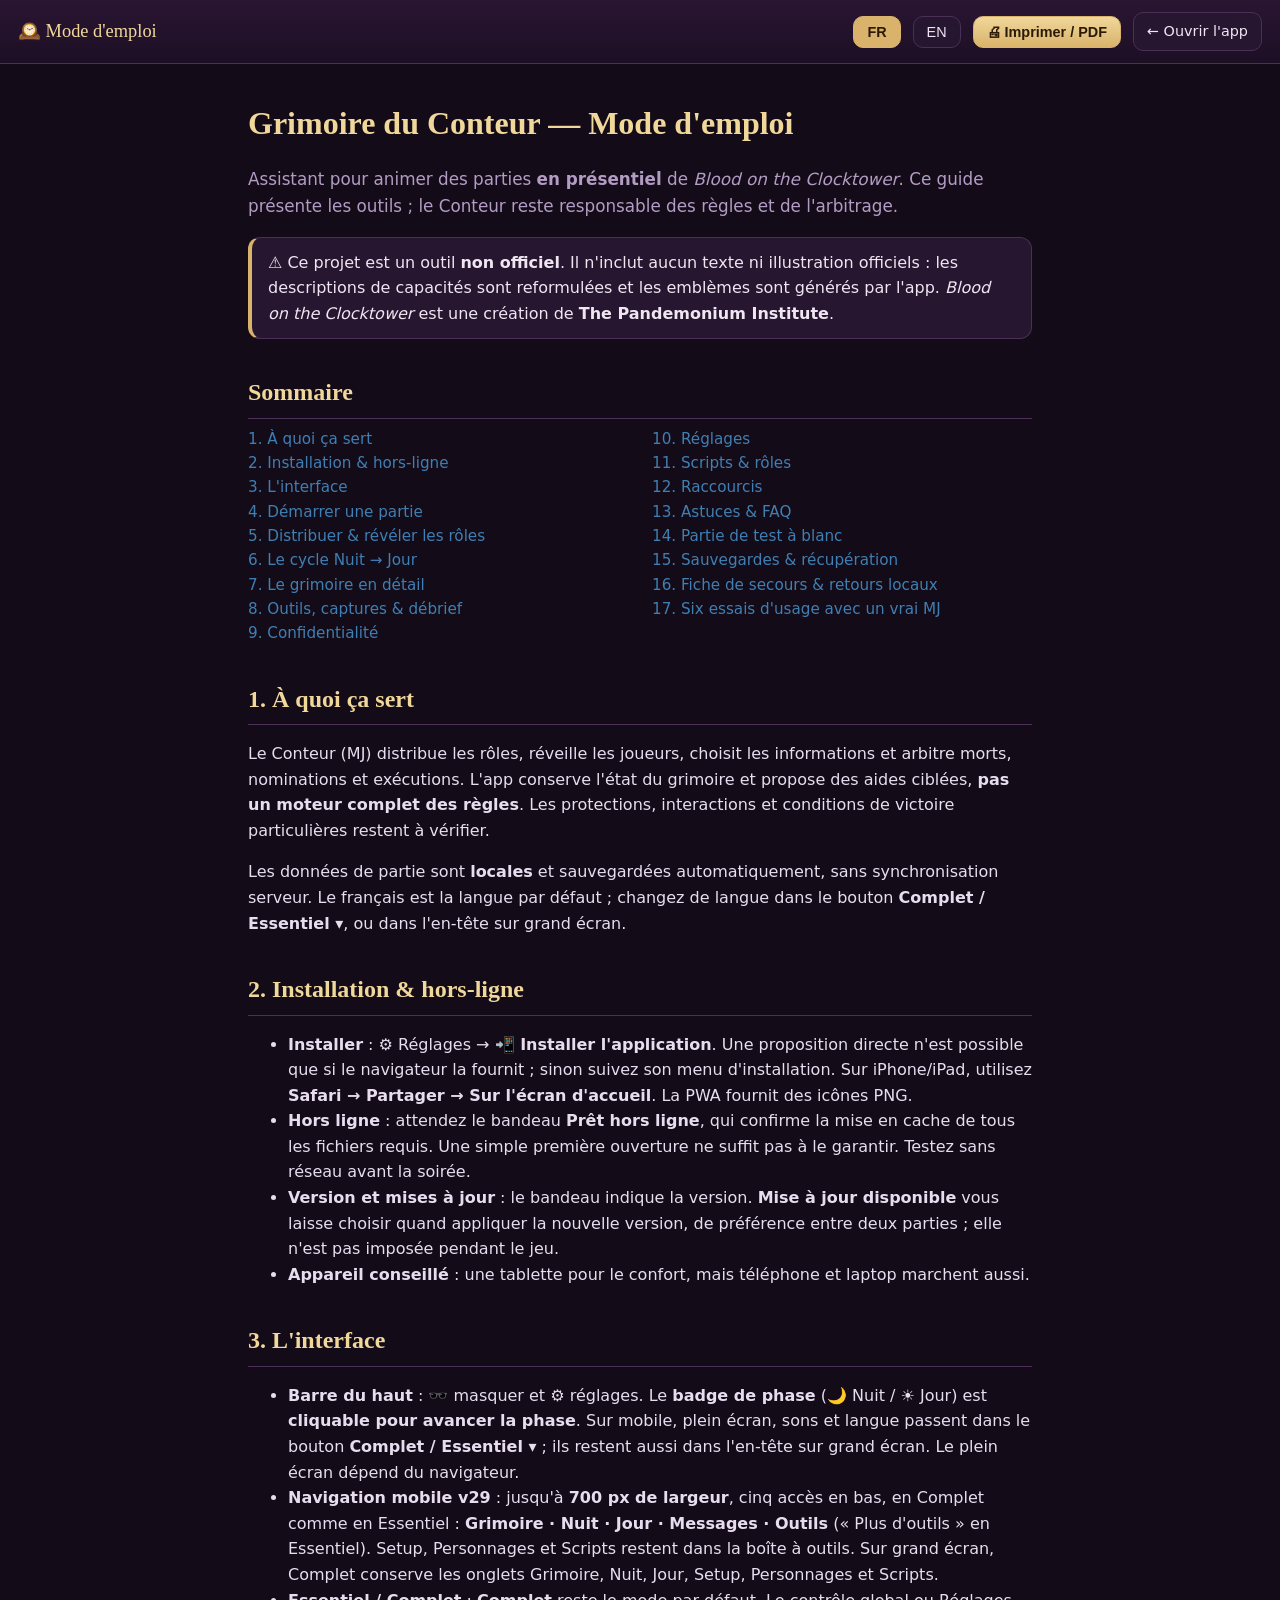
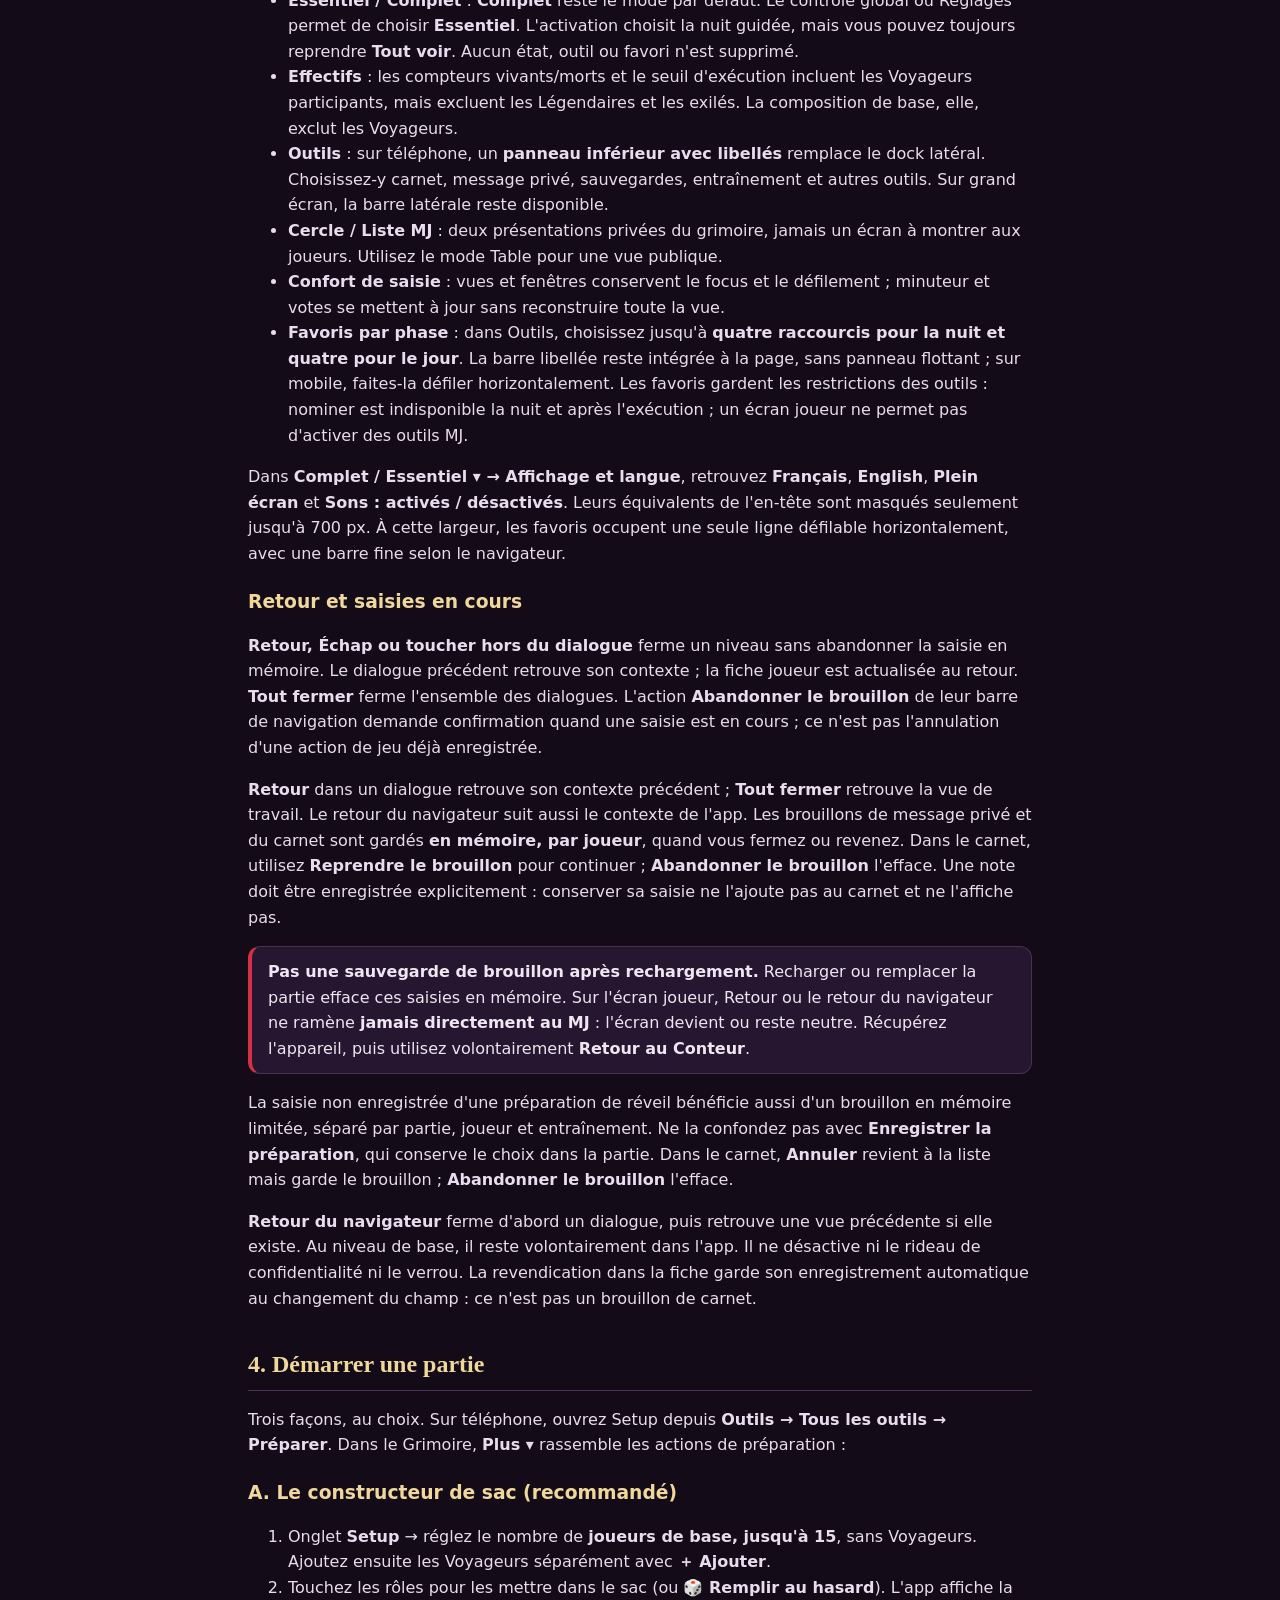
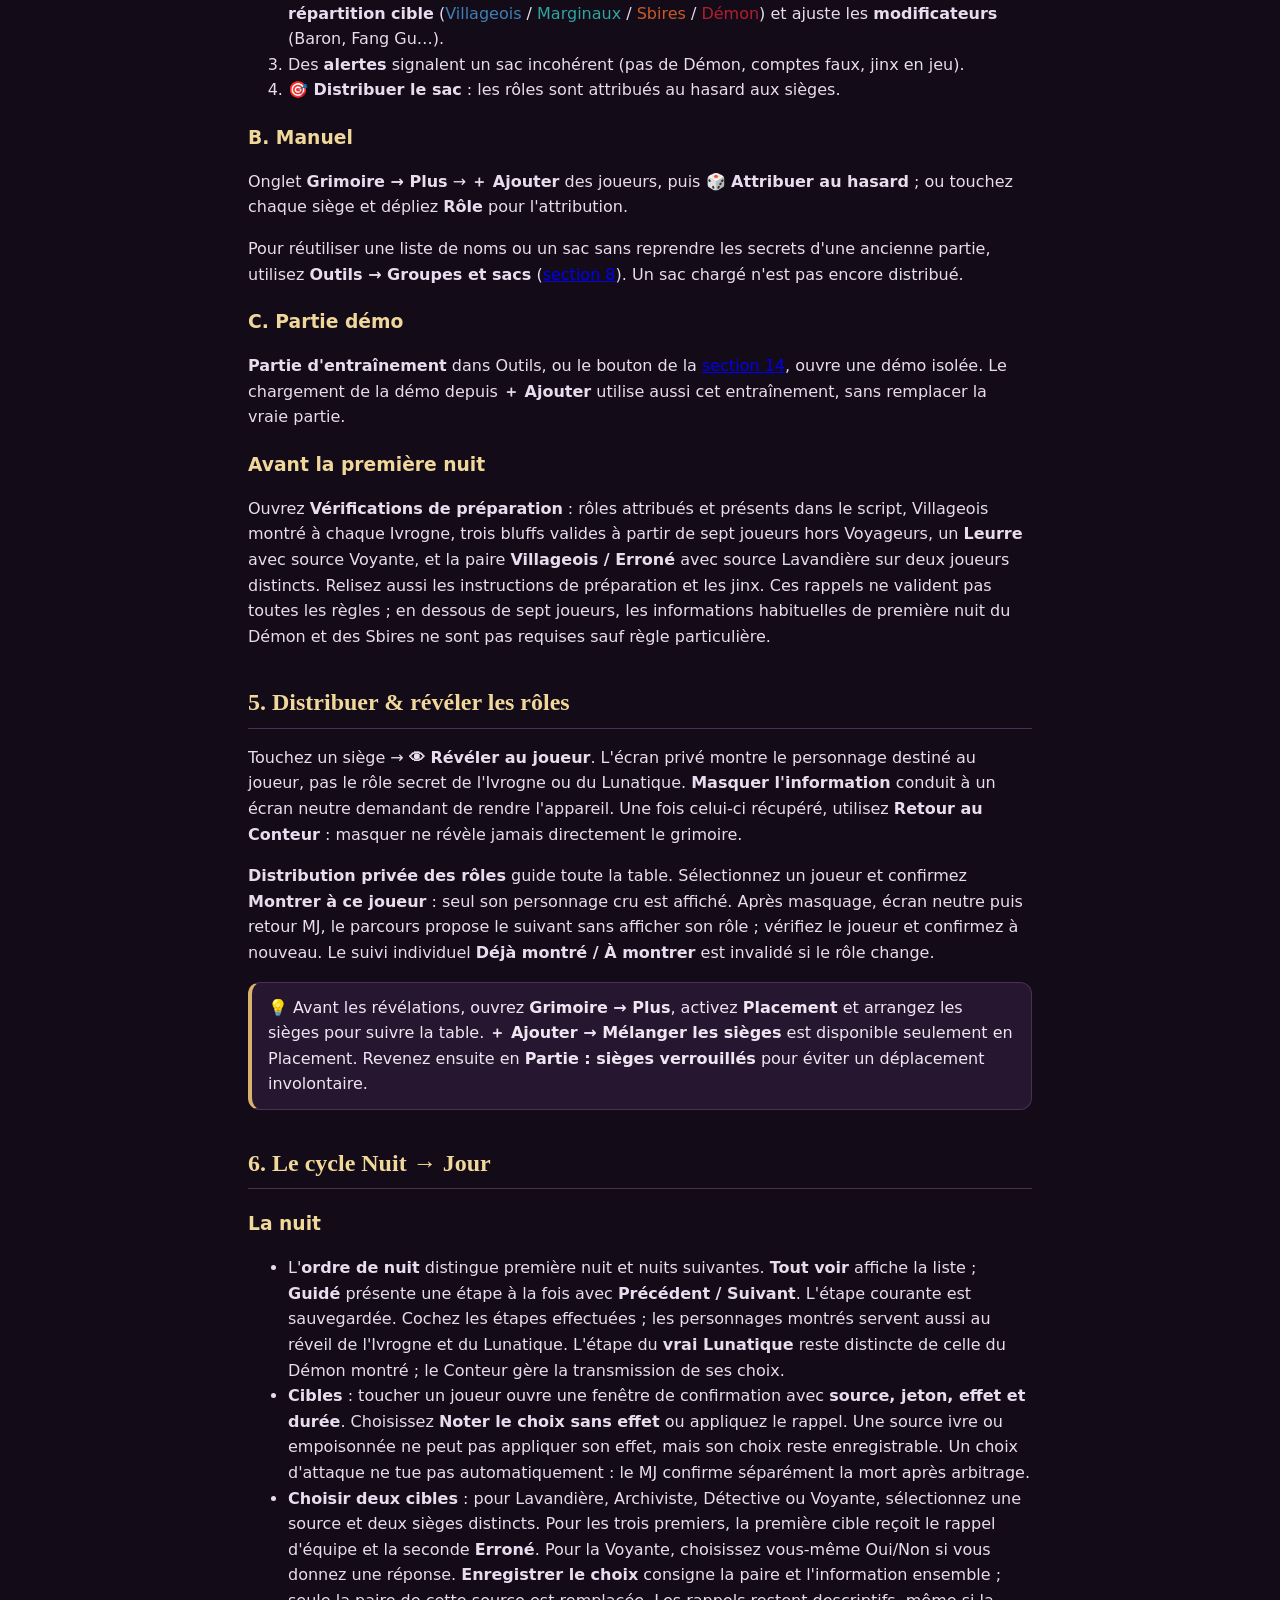
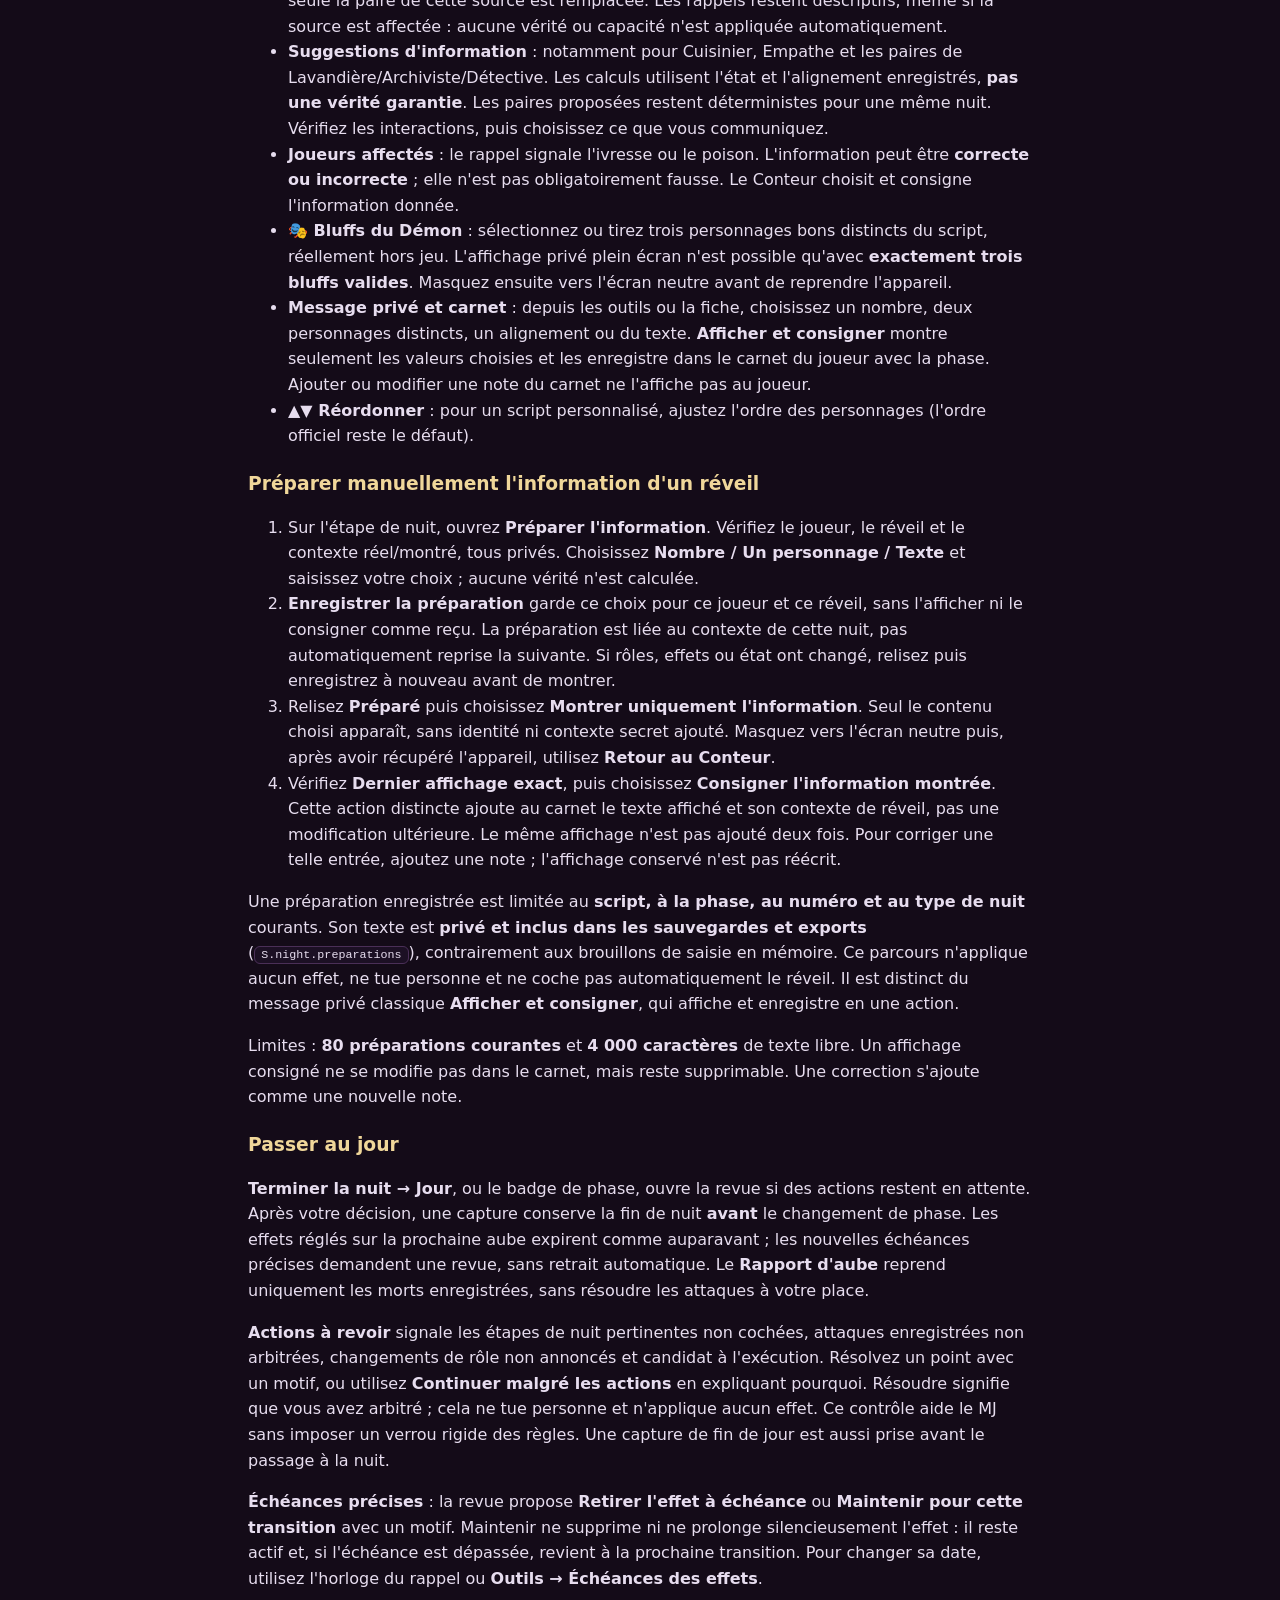
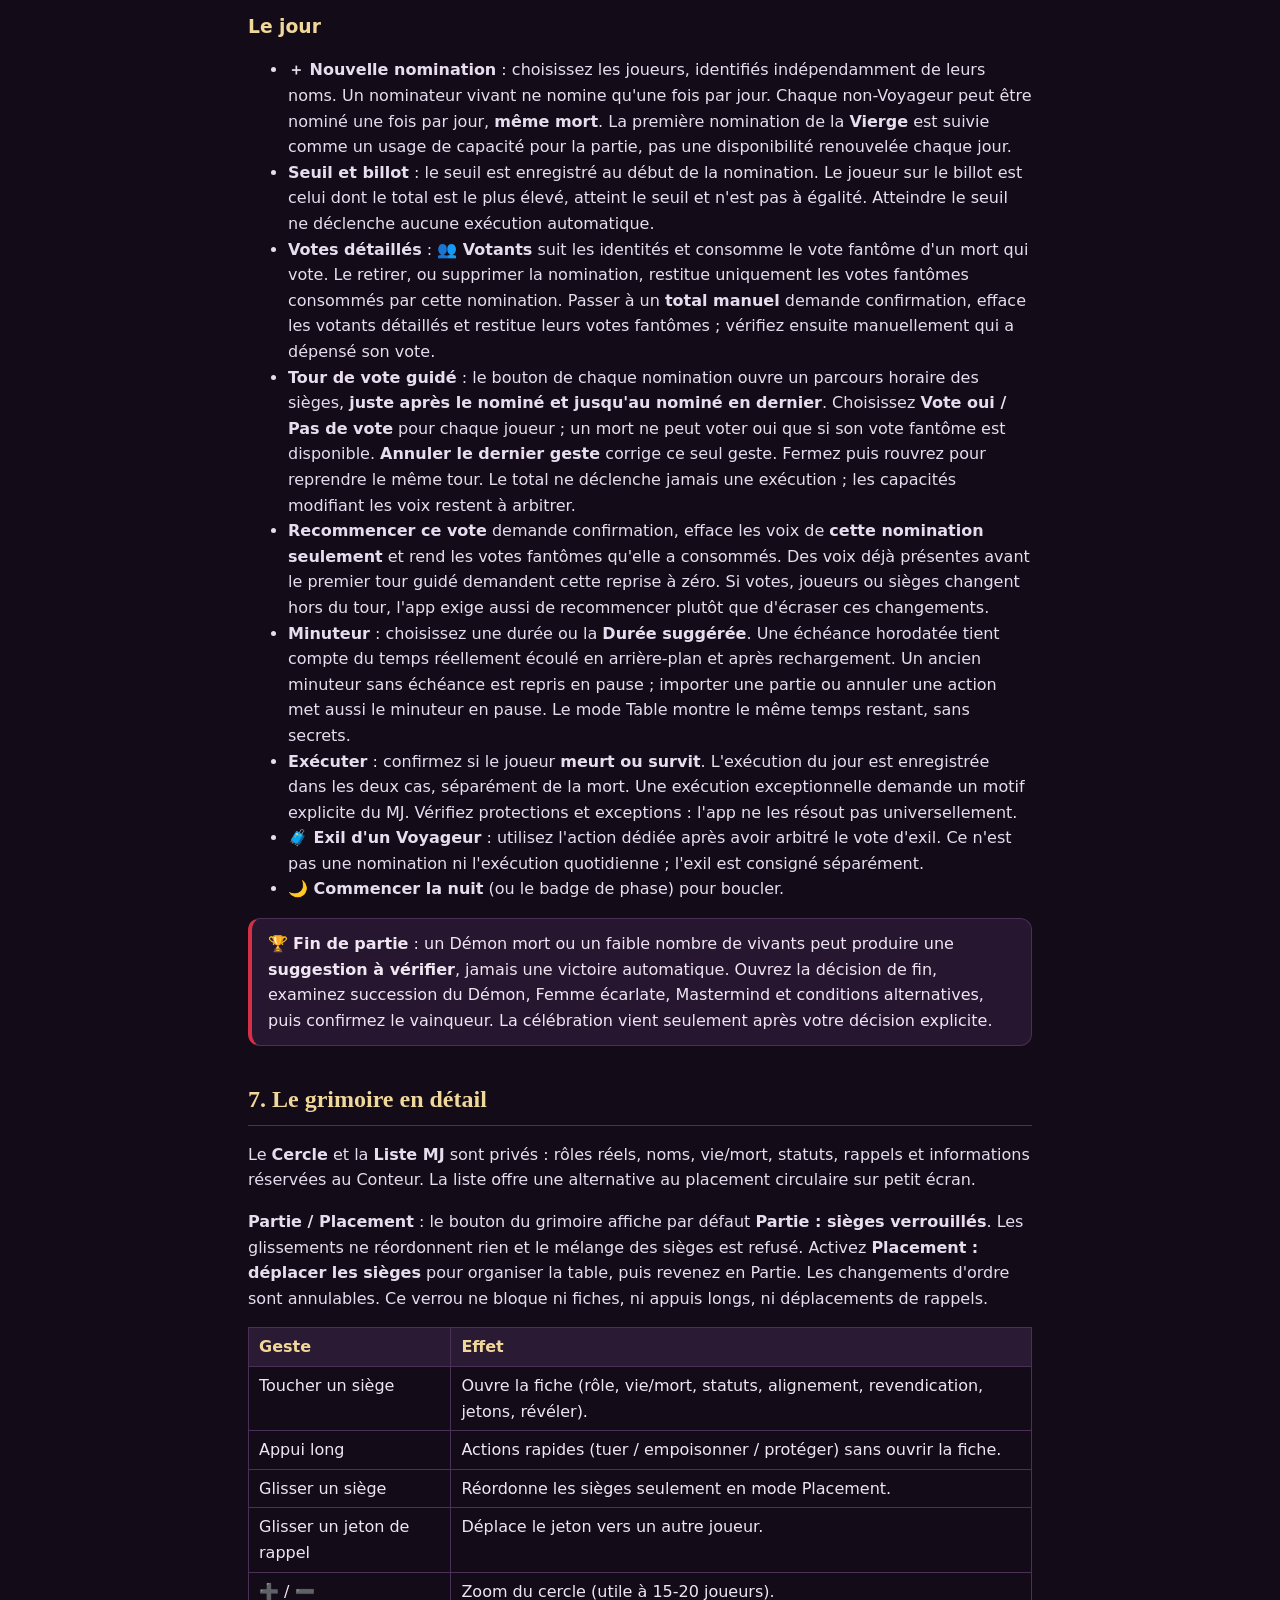
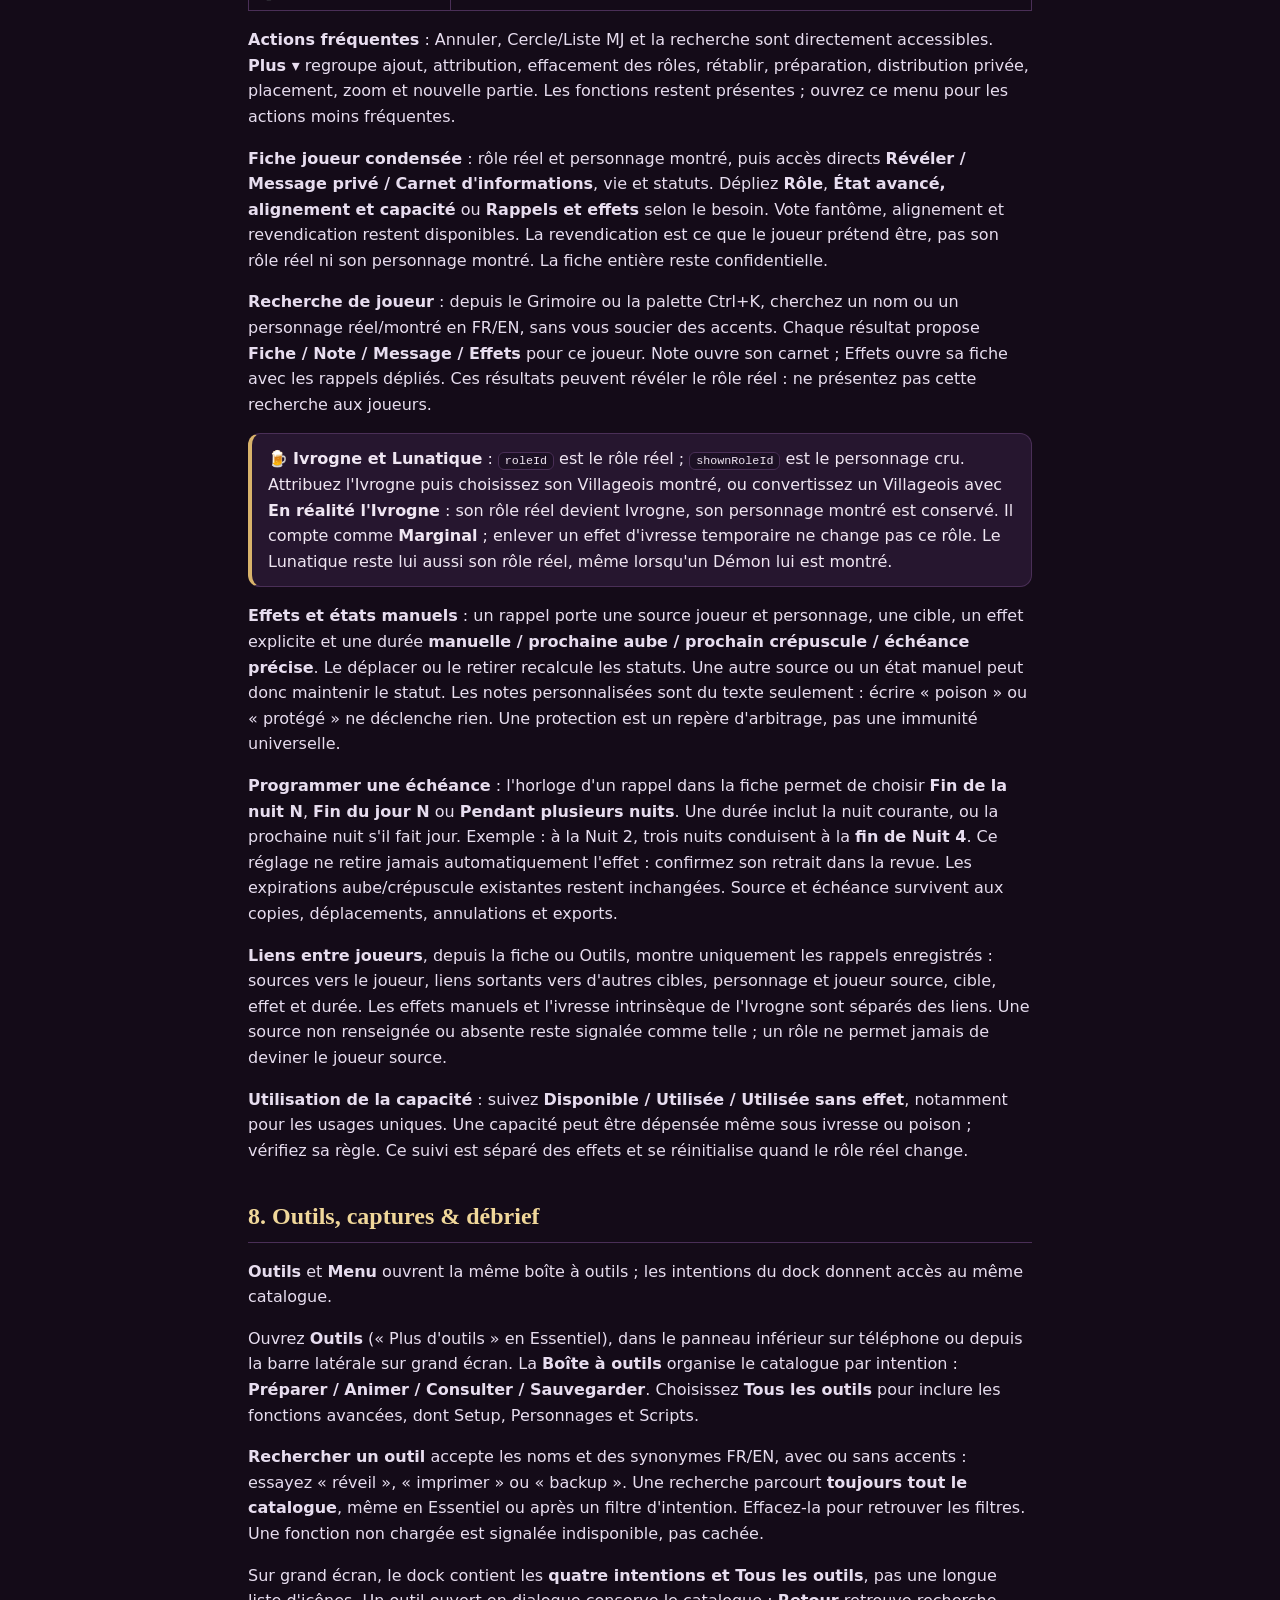
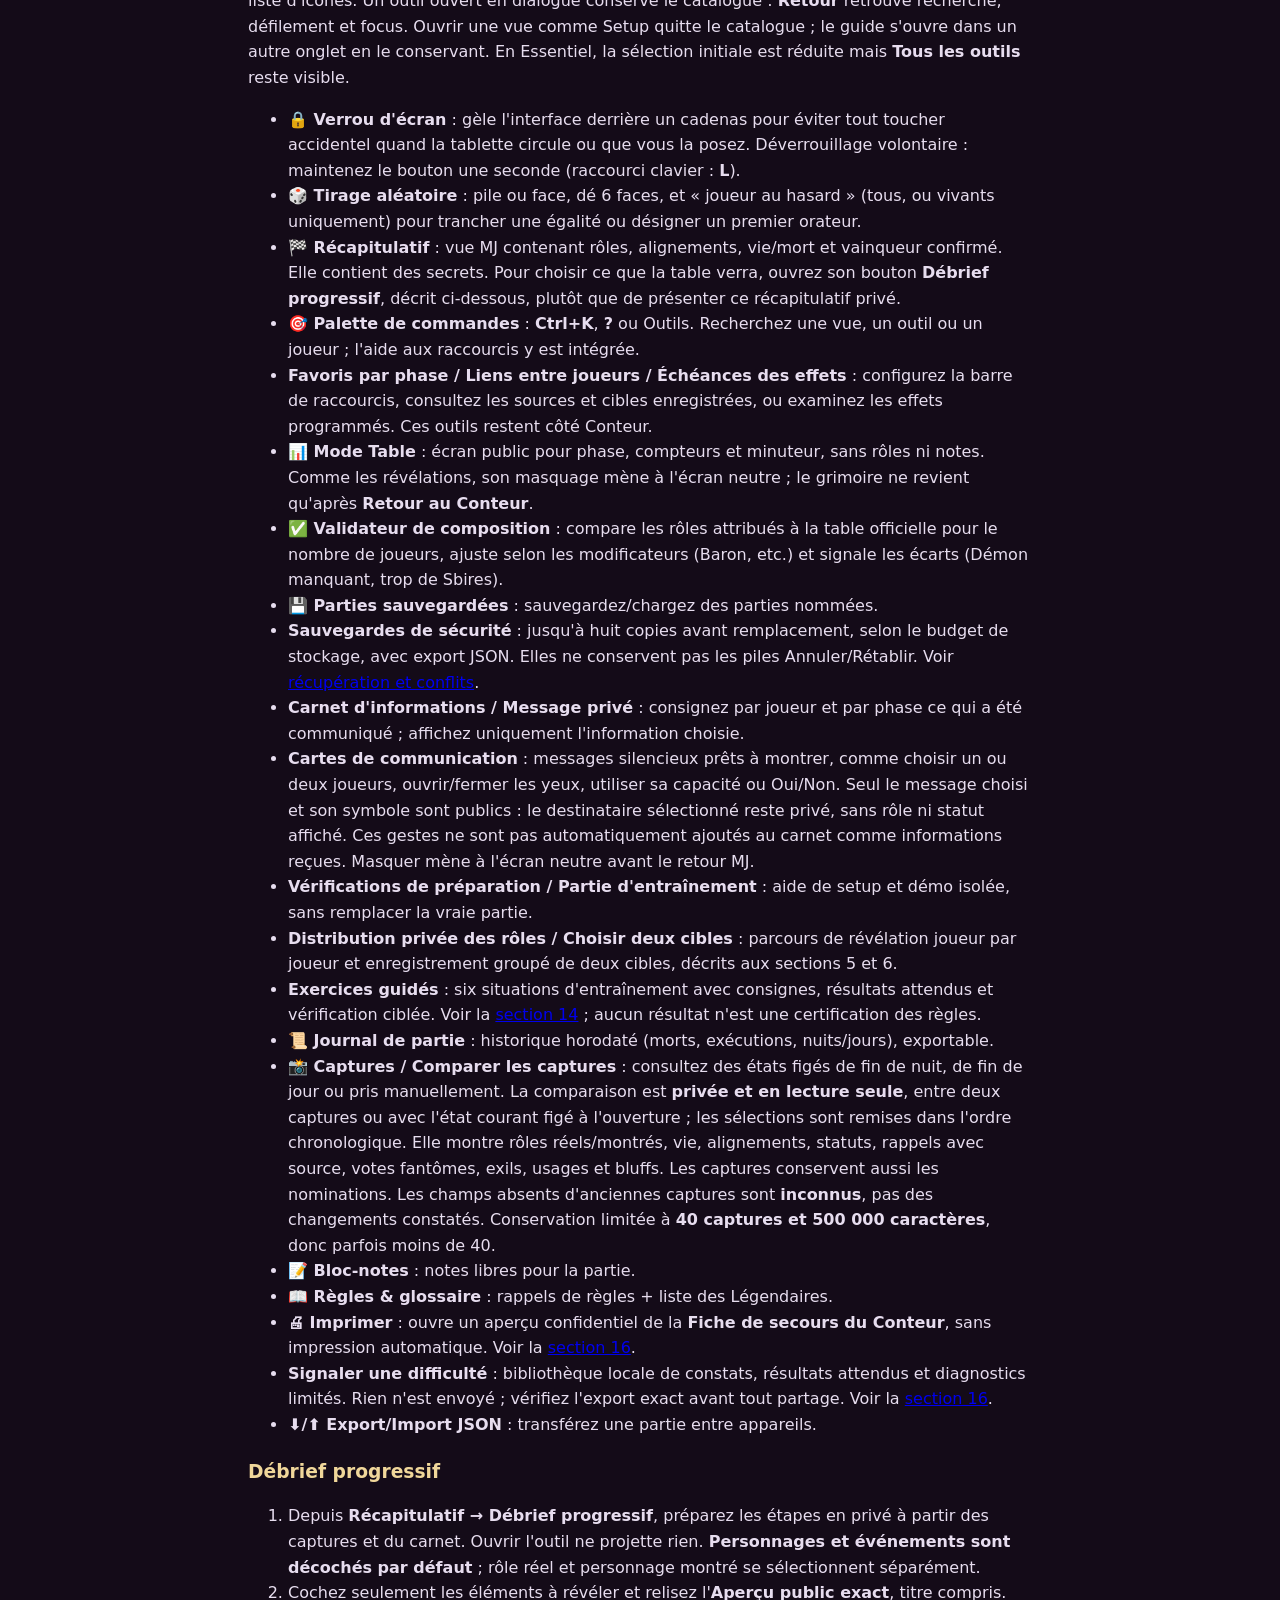
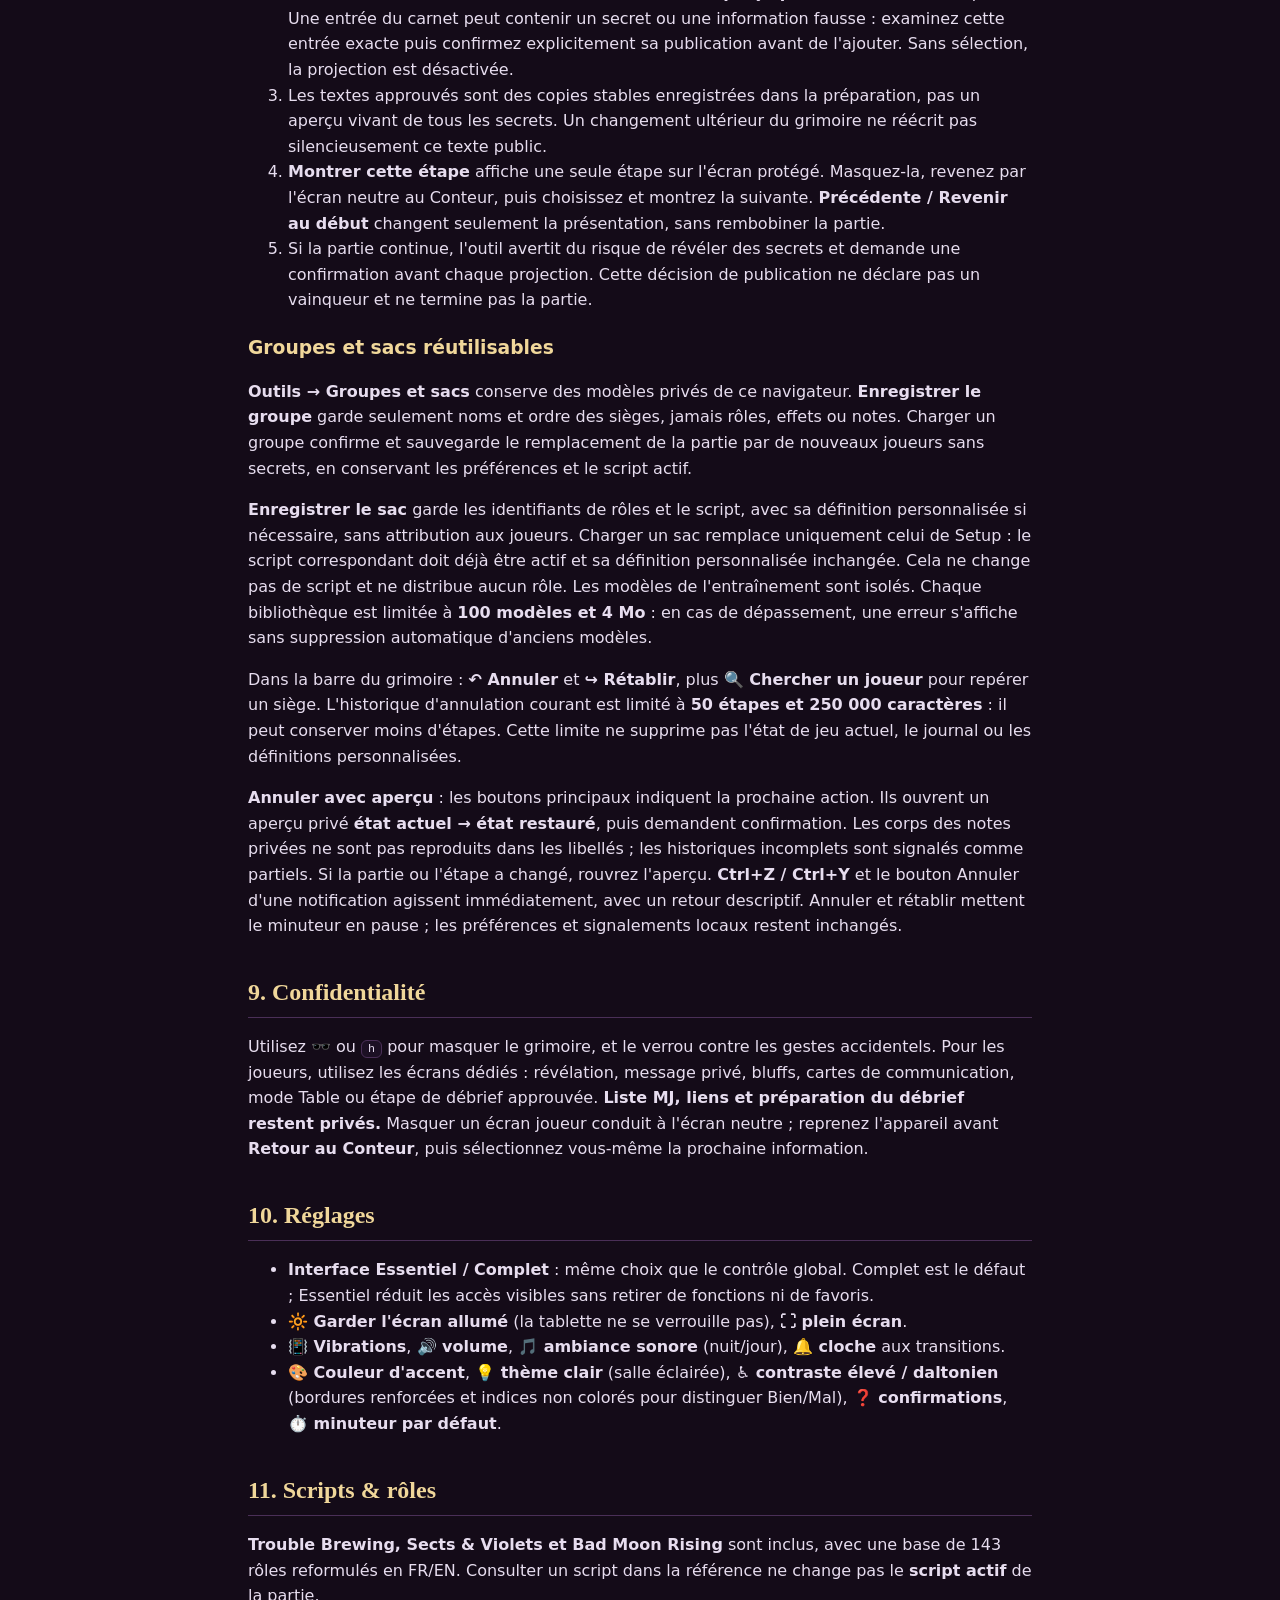
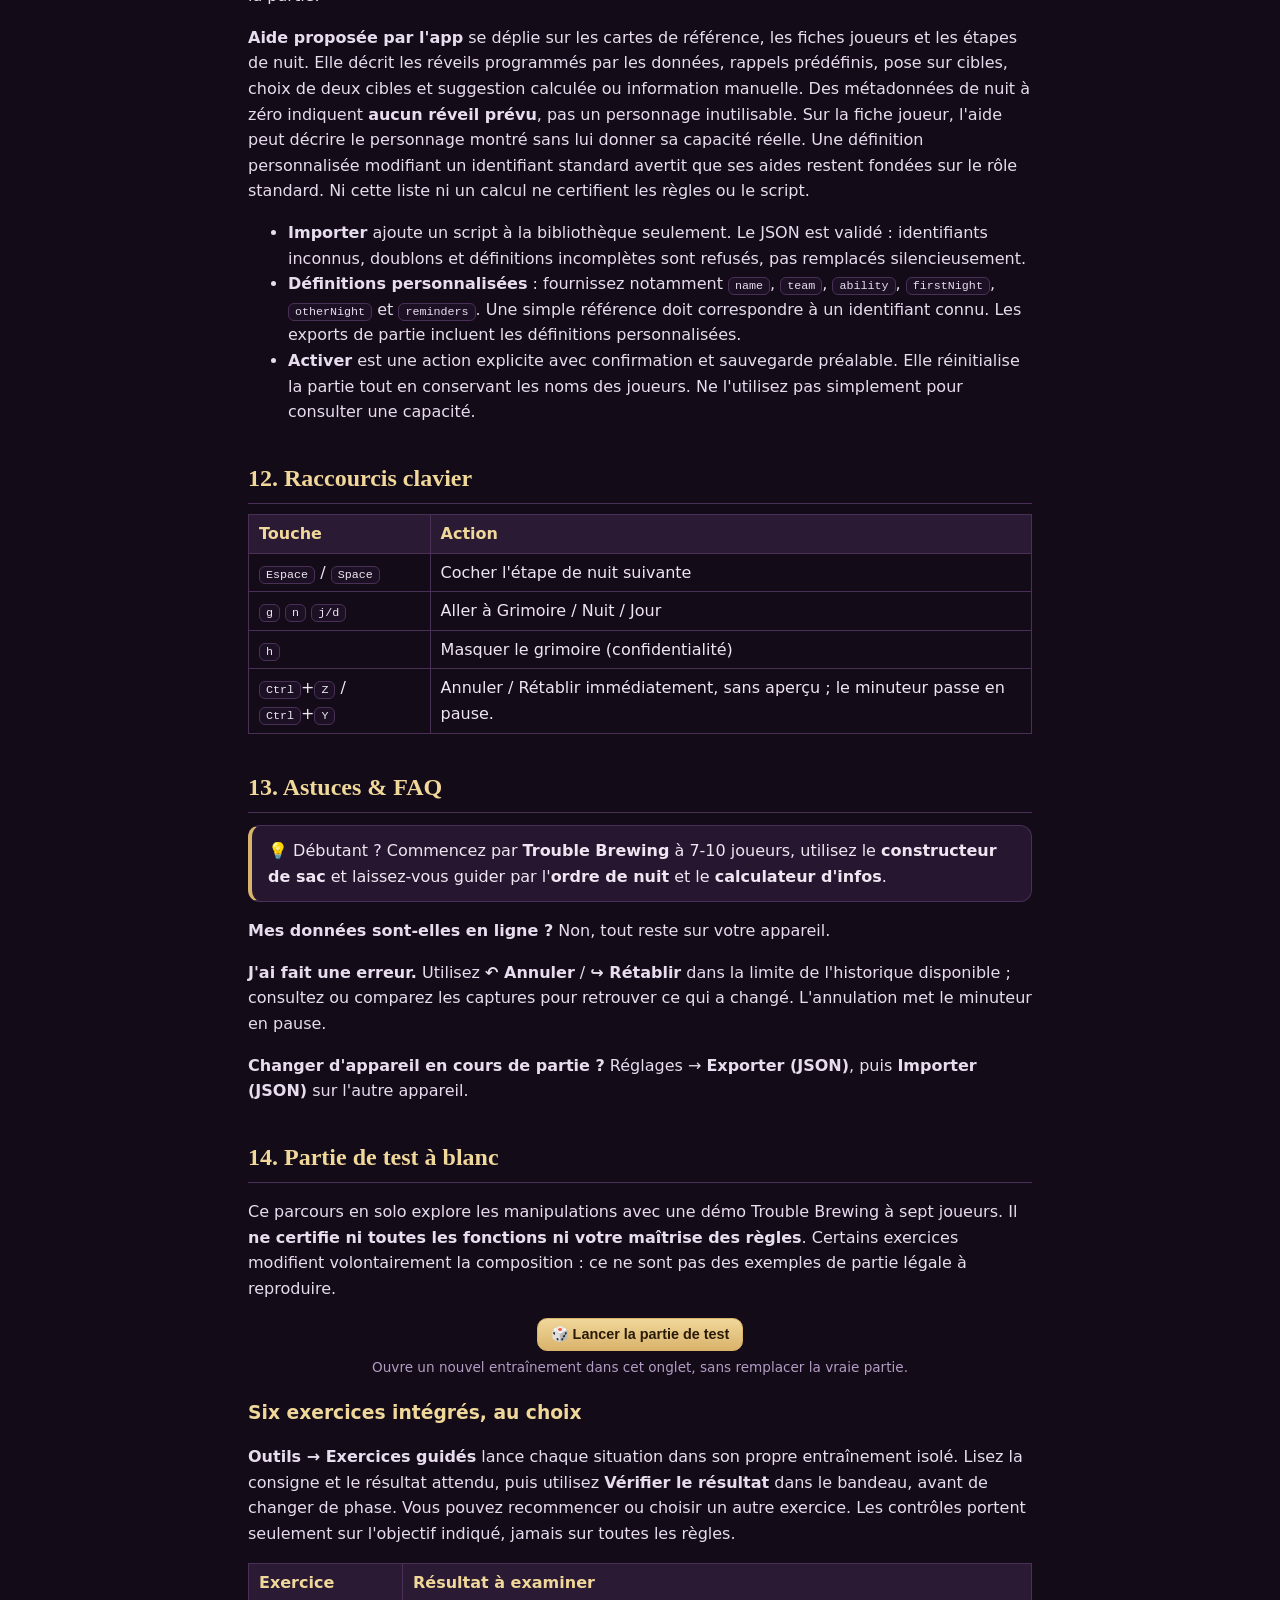
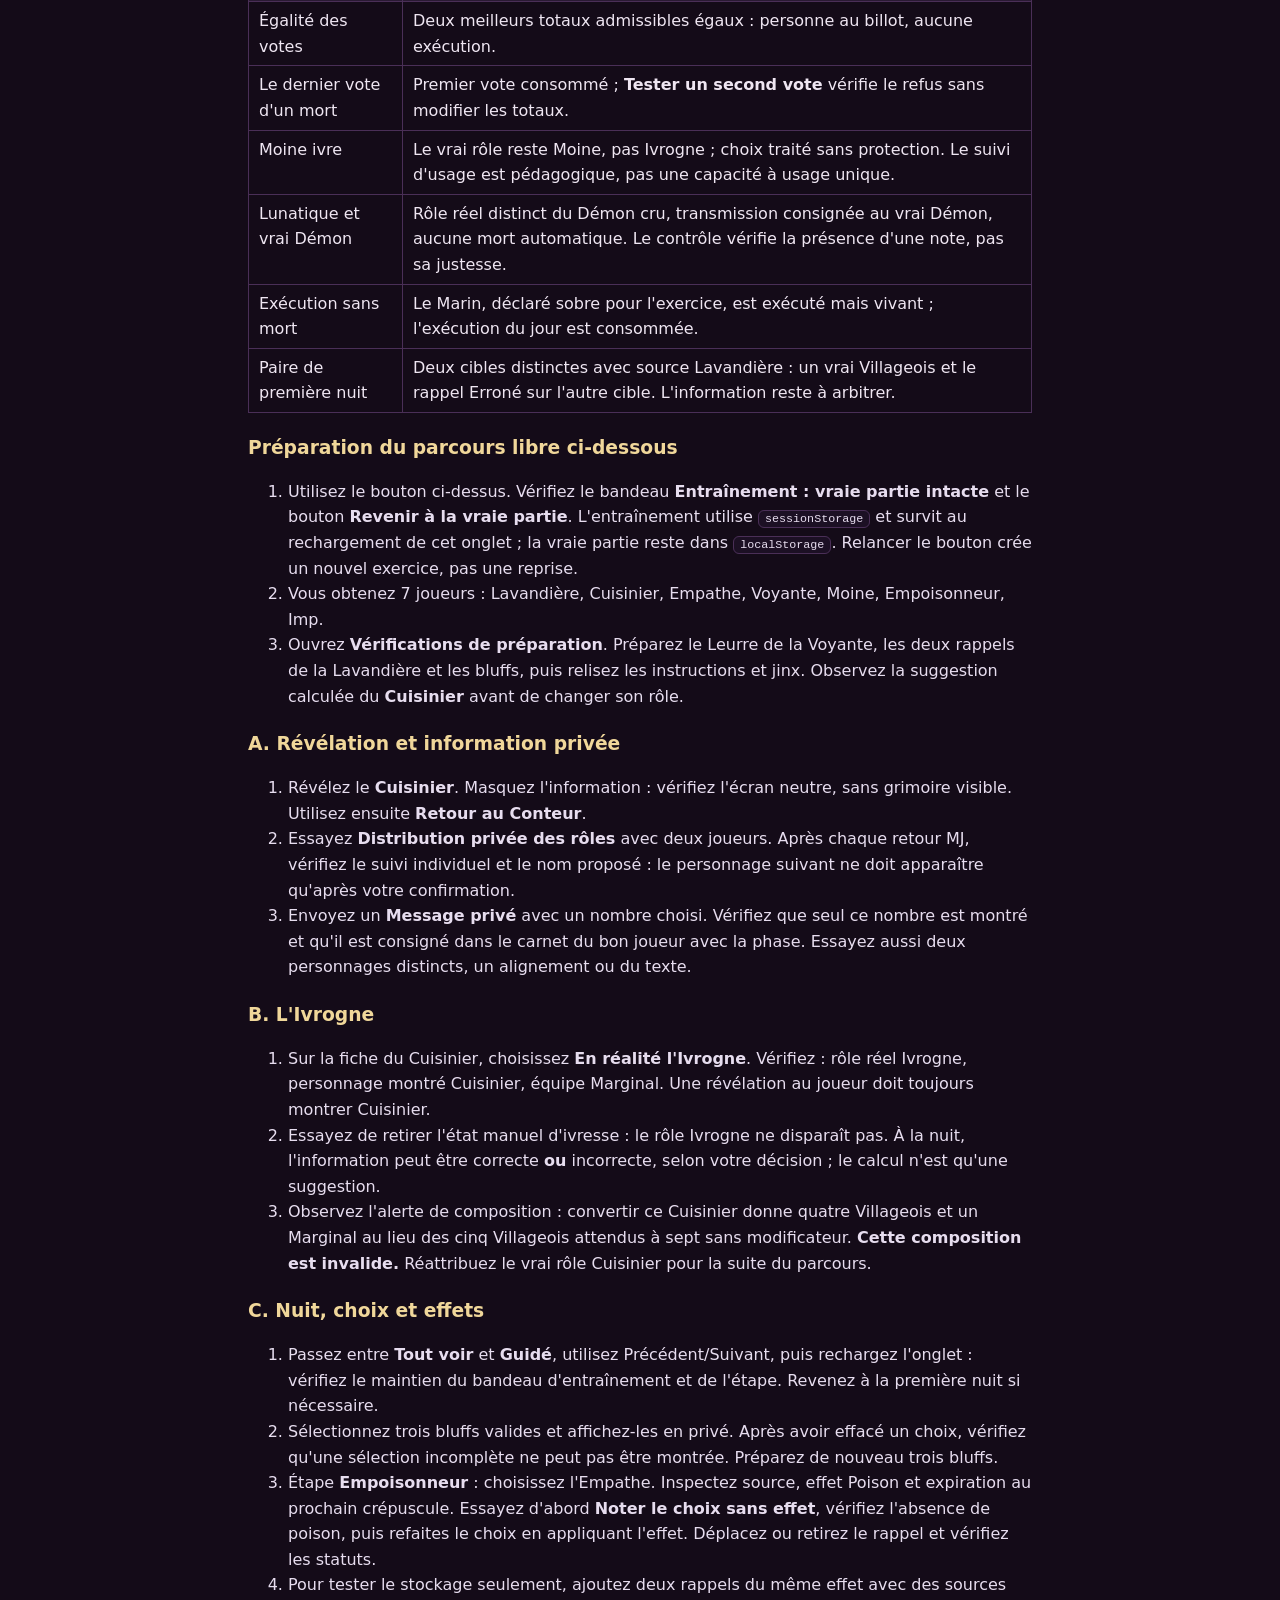
==== commit 831a1502: "Fluidifier les parcours du Conteur et preparer les informations de nuit Co-authored-by: Copilot <223" ====
--- a/guide.html
+++ b/guide.html
@@ -83,6 +83,7 @@
   <a href="#testgame"><span class="fr">14. Partie de test à blanc</span><span class="en">14. Dry-run test game</span></a><br>
   <a href="#reliability"><span class="fr">15. Sauvegardes & récupération</span><span class="en">15. Backups & recovery</span></a><br>
   <a href="#rescue-feedback"><span class="fr">16. Fiche de secours & retours locaux</span><span class="en">16. Rescue sheet & local feedback</span></a><br>
+  <a href="#usability-check"><span class="fr">17. Six essais d'usage avec un vrai MJ</span><span class="en">17. Six usability tasks with a real Storyteller</span></a><br>
 </div>
 
 <h2 id="intro"><span class="fr">1. À quoi ça sert</span><span class="en">1. What it's for</span></h2>
@@ -90,7 +91,7 @@
   <span class="fr">Le Conteur (MJ) distribue les rôles, réveille les joueurs, choisit les informations et arbitre morts, nominations et exécutions. L'app conserve l'état du grimoire et propose des aides ciblées, <b>pas un moteur complet des règles</b>. Les protections, interactions et conditions de victoire particulières restent à vérifier.</span>
   <span class="en">The Storyteller deals roles, wakes players, chooses information and adjudicates deaths, nominations and executions. The app stores the grimoire state and provides targeted assistance, <b>not a complete rules engine</b>. Protections, interactions and special victory conditions still need review.</span>
 </p>
-<p><span class="fr">Les données de partie sont <b>locales</b> et sauvegardées automatiquement, sans synchronisation serveur. Le français est la langue par défaut ; le bouton EN permet de changer de langue.</span><span class="en">Game data is <b>local</b> and saved automatically, without server synchronization. French is the default language; use EN to switch.</span></p>
+<p><span class="fr">Les données de partie sont <b>locales</b> et sauvegardées automatiquement, sans synchronisation serveur. Le français est la langue par défaut ; changez de langue dans le bouton <b>Complet / Essentiel ▾</b>, ou dans l'en-tête sur grand écran.</span><span class="en">Game data is <b>local</b> and saved automatically, without server synchronization. French is the default language; switch in the <b>Full / Essential ▾</b> button, or in the header on larger screens.</span></p>
 
 <h2 id="install"><span class="fr">2. Installation & hors-ligne</span><span class="en">2. Install & offline</span></h2>
 <ul>
@@ -102,18 +103,27 @@
 
 <h2 id="ui"><span class="fr">3. L'interface</span><span class="en">3. The interface</span></h2>
 <ul>
-  <li><span class="fr"><b>Barre du haut</b> : 🕶️ masquer, ⛶ plein écran, 🔔 sons, ⚙ réglages, FR/EN. Le <b>badge de phase</b> (🌙 Nuit / ☀️ Jour) est <b>cliquable pour avancer la phase</b>.</span><span class="en"><b>Top bar</b>: 🕶️ hide, ⛶ fullscreen, 🔔 sound, ⚙ settings, FR/EN. The <b>phase badge</b> (🌙 Night / ☀️ Day) is <b>clickable to advance the phase</b>.</span></li>
-  <li><span class="fr"><b>Onglets en mode Complet</b> : Grimoire · Nuit · Jour · Setup · Personnages · Scripts. Sur mobile ils sont <b>en bas</b> ; le balayage change de vue.</span><span class="en"><b>Full-mode tabs</b>: Grimoire · Night · Day · Setup · Characters · Scripts. On mobile they sit <b>at the bottom</b>; swipe to change views.</span></li>
-  <li><span class="fr"><b>Essentiel / Complet</b> : <b>Complet</b> reste le mode par défaut. Le contrôle global ou Réglages permet de choisir <b>Essentiel</b>, avec Grimoire, Nuit, Jour, Messages et <b>Plus d'outils</b> au premier plan. L'activation choisit la nuit guidée, mais vous pouvez toujours reprendre <b>Tout voir</b>. Dépliez <b>Tous les outils</b> pour Setup, Personnages, Scripts et les fonctions avancées. Aucun état, outil ou favori n'est supprimé.</span><span class="en"><b>Essential / Full</b>: <b>Full</b> remains the default. The global control or Settings lets you choose <b>Essential</b>, keeping Grimoire, Night, Day, Messages and <b>More tools</b> prominent. Enabling it selects guided night, but you can still choose <b>Full list</b>. Expand <b>All tools</b> for Setup, Characters, Scripts and advanced features. No state, tool or favourite is removed.</span></li>
+  <li><span class="fr"><b>Barre du haut</b> : 🕶️ masquer et ⚙ réglages. Le <b>badge de phase</b> (🌙 Nuit / ☀️ Jour) est <b>cliquable pour avancer la phase</b>. Sur mobile, plein écran, sons et langue passent dans le bouton <b>Complet / Essentiel ▾</b> ; ils restent aussi dans l'en-tête sur grand écran. Le plein écran dépend du navigateur.</span><span class="en"><b>Top bar</b>: 🕶️ hide and ⚙ settings. The <b>phase badge</b> (🌙 Night / ☀️ Day) is <b>clickable to advance the phase</b>. On mobile, fullscreen, sound and language move into the <b>Full / Essential ▾</b> button; they also remain in the header on larger screens. Fullscreen depends on the browser.</span></li>
+  <li><span class="fr"><b>Navigation mobile v29</b> : jusqu'à <b>700 px de largeur</b>, cinq accès en bas, en Complet comme en Essentiel : <b>Grimoire · Nuit · Jour · Messages · Outils</b> (« Plus d'outils » en Essentiel). Setup, Personnages et Scripts restent dans la boîte à outils. Sur grand écran, Complet conserve les onglets Grimoire, Nuit, Jour, Setup, Personnages et Scripts.</span><span class="en"><b>v29 mobile navigation</b>: at <b>700 px wide or less</b>, five entries at the bottom in both Full and Essential: <b>Grimoire · Night · Day · Messages · Tools</b> (“More tools” in Essential). Setup, Characters and Scripts remain in the toolbox. On larger screens, Full retains the Grimoire, Night, Day, Setup, Characters and Scripts tabs.</span></li>
+  <li><span class="fr"><b>Essentiel / Complet</b> : <b>Complet</b> reste le mode par défaut. Le contrôle global ou Réglages permet de choisir <b>Essentiel</b>. L'activation choisit la nuit guidée, mais vous pouvez toujours reprendre <b>Tout voir</b>. Aucun état, outil ou favori n'est supprimé.</span><span class="en"><b>Essential / Full</b>: <b>Full</b> remains the default. The global control or Settings lets you choose <b>Essential</b>. Enabling it selects guided night, but you can still choose <b>Full list</b>. No state, tool or favourite is removed.</span></li>
   <li><span class="fr"><b>Effectifs</b> : les compteurs vivants/morts et le seuil d'exécution incluent les Voyageurs participants, mais excluent les Légendaires et les exilés. La composition de base, elle, exclut les Voyageurs.</span><span class="en"><b>Counts</b>: living/dead counts and the execution threshold include participating Travellers, but exclude Fabled and exiled players. Base setup counts exclude Travellers.</span></li>
   <li><span class="fr"><b>Outils</b> : sur téléphone, un <b>panneau inférieur avec libellés</b> remplace le dock latéral. Choisissez-y carnet, message privé, sauvegardes, entraînement et autres outils. Sur grand écran, la barre latérale reste disponible.</span><span class="en"><b>Tools</b>: on phones, a <b>labelled bottom sheet</b> replaces the side dock. Find the notebook, private messages, backups, training and other tools there. The side toolbar remains available on larger screens.</span></li>
   <li><span class="fr"><b>Cercle / Liste MJ</b> : deux présentations privées du grimoire, jamais un écran à montrer aux joueurs. Utilisez le mode Table pour une vue publique.</span><span class="en"><b>Circle / GM list</b>: two private grimoire layouts, never a player-facing screen. Use Table mode for a public view.</span></li>
   <li><span class="fr"><b>Confort de saisie</b> : vues et fenêtres conservent le focus et le défilement ; minuteur et votes se mettent à jour sans reconstruire toute la vue.</span><span class="en"><b>Editing comfort</b>: views and dialogs preserve focus and scrolling; timer and votes update without rebuilding the whole view.</span></li>
-  <li><span class="fr"><b>Favoris par phase</b> : dans Outils, choisissez jusqu'à <b>quatre raccourcis pour la nuit et quatre pour le jour</b>. La barre libellée reste intégrée à la page, sans panneau flottant. Les favoris gardent les restrictions des outils : nominer est indisponible la nuit et après l'exécution ; un écran joueur ne permet pas d'activer des outils MJ.</span><span class="en"><b>Phase favourites</b>: in Tools, choose up to <b>four night shortcuts and four day shortcuts</b>. The labelled bar stays within the page, not in a floating panel. Favourites retain tool restrictions: nominations are unavailable at night and after execution; a player screen does not let you activate Storyteller tools.</span></li>
-</ul>
+  <li><span class="fr"><b>Favoris par phase</b> : dans Outils, choisissez jusqu'à <b>quatre raccourcis pour la nuit et quatre pour le jour</b>. La barre libellée reste intégrée à la page, sans panneau flottant ; sur mobile, faites-la défiler horizontalement. Les favoris gardent les restrictions des outils : nominer est indisponible la nuit et après l'exécution ; un écran joueur ne permet pas d'activer des outils MJ.</span><span class="en"><b>Phase favourites</b>: in Tools, choose up to <b>four night shortcuts and four day shortcuts</b>. The labelled bar stays within the page, not in a floating panel; on mobile, scroll it horizontally. Favourites retain tool restrictions: nominations are unavailable at night and after execution; a player screen does not let you activate Storyteller tools.</span></li>
+</ul>
+
+<p><span class="fr">Dans <b>Complet / Essentiel ▾ → Affichage et langue</b>, retrouvez <b>Français</b>, <b>English</b>, <b>Plein écran</b> et <b>Sons : activés / désactivés</b>. Leurs équivalents de l'en-tête sont masqués seulement jusqu'à 700 px. À cette largeur, les favoris occupent une seule ligne défilable horizontalement, avec une barre fine selon le navigateur.</span><span class="en">In <b>Full / Essential ▾ → Display and language</b>, find <b>Français</b>, <b>English</b>, <b>Fullscreen</b> and <b>Sound: on / off</b>. Their header equivalents are hidden only at 700 px or less. At this width, favourites occupy a single horizontally scrollable row, with a thin scrollbar where the browser supports it.</span></p>
+
+<h3><span class="fr">Retour et saisies en cours</span><span class="en">Back and unfinished editing</span></h3>
+<p><span class="fr"><b>Retour, Échap ou toucher hors du dialogue</b> ferme un niveau sans abandonner la saisie en mémoire. Le dialogue précédent retrouve son contexte ; la fiche joueur est actualisée au retour. <b>Tout fermer</b> ferme l'ensemble des dialogues. L'action <b>Abandonner le brouillon</b> de leur barre de navigation demande confirmation quand une saisie est en cours ; ce n'est pas l'annulation d'une action de jeu déjà enregistrée.</span><span class="en"><b>Back, Escape or tapping outside the dialog</b> closes one level without discarding in-memory input. The preceding dialog regains its context; the player card refreshes on return. <b>Close all</b> closes the whole dialog stack. The navigation toolbar's <b>Discard draft</b> action requests confirmation for unfinished input; it does not undo an already recorded game action.</span></p>
+<p><span class="fr"><b>Retour</b> dans un dialogue retrouve son contexte précédent ; <b>Tout fermer</b> retrouve la vue de travail. Le retour du navigateur suit aussi le contexte de l'app. Les brouillons de message privé et du carnet sont gardés <b>en mémoire, par joueur</b>, quand vous fermez ou revenez. Dans le carnet, utilisez <b>Reprendre le brouillon</b> pour continuer ; <b>Abandonner le brouillon</b> l'efface. Une note doit être enregistrée explicitement : conserver sa saisie ne l'ajoute pas au carnet et ne l'affiche pas.</span><span class="en"><b>Back</b> in a dialog returns to its previous context; <b>Close all</b> returns to the working view. Browser Back also follows the app context. Private-message and notebook drafts are kept <b>in memory, per player</b>, when closing or going back. In the notebook, use <b>Resume draft</b> to continue; <b>Discard draft</b> clears it. A note must be explicitly saved: retaining its input neither adds it to the notebook nor shows it publicly.</span></p>
+<div class="card warn"><span class="fr"><b>Pas une sauvegarde de brouillon après rechargement.</b> Recharger ou remplacer la partie efface ces saisies en mémoire. Sur l'écran joueur, Retour ou le retour du navigateur ne ramène <b>jamais directement au MJ</b> : l'écran devient ou reste neutre. Récupérez l'appareil, puis utilisez volontairement <b>Retour au Conteur</b>.</span><span class="en"><b>Not draft storage across reloads.</b> Reloading or replacing the game clears these in-memory inputs. On a player screen, Back or browser Back <b>never returns directly to the Storyteller</b>: the screen becomes or stays neutral. Take the device back, then deliberately use <b>Return to Storyteller</b>.</span></div>
+<p><span class="fr">La saisie non enregistrée d'une préparation de réveil bénéficie aussi d'un brouillon en mémoire limitée, séparé par partie, joueur et entraînement. Ne la confondez pas avec <b>Enregistrer la préparation</b>, qui conserve le choix dans la partie. Dans le carnet, <b>Annuler</b> revient à la liste mais garde le brouillon ; <b>Abandonner le brouillon</b> l'efface.</span><span class="en">Unsaved wake-preparation input also has a bounded in-memory draft, separate by game, player and training. Do not confuse it with <b>Save preparation</b>, which stores the choice in the game. In the notebook, <b>Cancel</b> returns to the list but keeps the draft; <b>Discard draft</b> clears it.</span></p>
+<p><span class="fr"><b>Retour du navigateur</b> ferme d'abord un dialogue, puis retrouve une vue précédente si elle existe. Au niveau de base, il reste volontairement dans l'app. Il ne désactive ni le rideau de confidentialité ni le verrou. La revendication dans la fiche garde son enregistrement automatique au changement du champ : ce n'est pas un brouillon de carnet.</span><span class="en"><b>Browser Back</b> first closes a dialog, then returns to a preceding view if one exists. At the root it deliberately stays in the app. It disables neither the privacy curtain nor the lock. The player-card claim retains its automatic save-on-field-change behavior: it is not a notebook draft.</span></p>
 
 <h2 id="start"><span class="fr">4. Démarrer une partie</span><span class="en">4. Starting a game</span></h2>
-<p><span class="fr">Trois façons, au choix :</span><span class="en">Three ways, your choice:</span></p>
+<p><span class="fr">Trois façons, au choix. Sur téléphone, ouvrez Setup depuis <b>Outils → Tous les outils → Préparer</b>. Dans le Grimoire, <b>Plus ▾</b> rassemble les actions de préparation :</span><span class="en">Three ways, your choice. On phones, open Setup from <b>Tools → All tools → Prepare</b>. In the Grimoire, <b>More ▾</b> groups preparation actions:</span></p>
 <h3><span class="fr">A. Le constructeur de sac (recommandé)</span><span class="en">A. The bag builder (recommended)</span></h3>
 <ol>
   <li><span class="fr">Onglet <b>Setup</b> → réglez le nombre de <b>joueurs de base, jusqu'à 15</b>, sans Voyageurs. Ajoutez ensuite les Voyageurs séparément avec <b>＋ Ajouter</b>.</span><span class="en"><b>Setup</b> tab → set the number of <b>base players, up to 15</b>, excluding Travellers. Add Travellers separately afterwards with <b>＋ Add</b>.</span></li>
@@ -122,7 +132,7 @@
   <li><span class="fr"><b>🎯 Distribuer le sac</b> : les rôles sont attribués au hasard aux sièges.</span><span class="en"><b>🎯 Deal the bag</b>: roles are randomly assigned to seats.</span></li>
 </ol>
 <h3><span class="fr">B. Manuel</span><span class="en">B. Manual</span></h3>
-<p><span class="fr">Onglet <b>Grimoire</b> → <b>＋ Ajouter</b> des joueurs, puis <b>🎲 Attribuer au hasard</b> ou touchez chaque siège pour choisir le rôle.</span><span class="en"><b>Grimoire</b> tab → <b>＋ Add</b> players, then <b>🎲 Assign at random</b> or tap each seat to pick the role.</span></p>
+<p><span class="fr">Onglet <b>Grimoire → Plus</b> → <b>＋ Ajouter</b> des joueurs, puis <b>🎲 Attribuer au hasard</b> ; ou touchez chaque siège et dépliez <b>Rôle</b> pour l'attribution.</span><span class="en"><b>Grimoire → More</b> → <b>＋ Add</b> players, then <b>🎲 Assign at random</b>; or tap each seat and expand <b>Role</b> for assignment.</span></p>
 <p><span class="fr">Pour réutiliser une liste de noms ou un sac sans reprendre les secrets d'une ancienne partie, utilisez <b>Outils → Groupes et sacs</b> (<a href="#tools">section 8</a>). Un sac chargé n'est pas encore distribué.</span><span class="en">To reuse names or a bag without bringing back an old game's secrets, use <b>Tools → Groups and bags</b> (<a href="#tools">section 8</a>). A loaded bag has not yet been dealt.</span></p>
 <h3><span class="fr">C. Partie démo</span><span class="en">C. Demo game</span></h3>
 <p><span class="fr"><b>Partie d'entraînement</b> dans Outils, ou le bouton de la <a href="#testgame">section 14</a>, ouvre une démo isolée. Le chargement de la démo depuis <b>＋ Ajouter</b> utilise aussi cet entraînement, sans remplacer la vraie partie.</span><span class="en"><b>Training game</b> in Tools, or the button in <a href="#testgame">section 14</a>, opens an isolated demo. Loading the demo from <b>＋ Add</b> also uses training without replacing your real game.</span></p>
@@ -132,7 +142,7 @@
 <h2 id="reveal"><span class="fr">5. Distribuer & révéler les rôles</span><span class="en">5. Deal & reveal roles</span></h2>
 <p><span class="fr">Touchez un siège → <b>👁 Révéler au joueur</b>. L'écran privé montre le personnage destiné au joueur, pas le rôle secret de l'Ivrogne ou du Lunatique. <b>Masquer l'information</b> conduit à un écran neutre demandant de rendre l'appareil. Une fois celui-ci récupéré, utilisez <b>Retour au Conteur</b> : masquer ne révèle jamais directement le grimoire.</span><span class="en">Tap a seat → <b>👁 Reveal to player</b>. The private screen shows the character intended for that player, not the Drunk's or Lunatic's secret actual character. <b>Hide information</b> opens a neutral screen asking them to hand back the device. Once it is back with you, use <b>Return to Storyteller</b>: hiding never reveals the grimoire directly.</span></p>
 <p><span class="fr"><b>Distribution privée des rôles</b> guide toute la table. Sélectionnez un joueur et confirmez <b>Montrer à ce joueur</b> : seul son personnage cru est affiché. Après masquage, écran neutre puis retour MJ, le parcours propose le suivant sans afficher son rôle ; vérifiez le joueur et confirmez à nouveau. Le suivi individuel <b>Déjà montré / À montrer</b> est invalidé si le rôle change.</span><span class="en"><b>Private role distribution</b> guides the whole table. Select a player and confirm <b>Show to this player</b>: only their believed character appears. After hiding, the neutral screen and Storyteller return, the tour suggests the next player without displaying their character; check the player and confirm again. Individual <b>Already shown / Not shown</b> tracking is invalidated when the character changes.</span></p>
-<div class="card tip"><span class="fr">💡 Avant les révélations, activez <b>Placement</b> dans le grimoire et arrangez les sièges pour suivre la table. <b>＋ Ajouter → Mélanger les sièges</b> est disponible seulement en Placement. Revenez ensuite en <b>Partie : sièges verrouillés</b> pour éviter un déplacement involontaire.</span><span class="en">💡 Before reveals, enable <b>Placement</b> in the grimoire and arrange seats to match the table. <b>＋ Add → Shuffle seats</b> is available only in Placement. Then return to <b>Play: seats locked</b> to avoid unintended movement.</span></div>
+<div class="card tip"><span class="fr">💡 Avant les révélations, ouvrez <b>Grimoire → Plus</b>, activez <b>Placement</b> et arrangez les sièges pour suivre la table. <b>＋ Ajouter → Mélanger les sièges</b> est disponible seulement en Placement. Revenez ensuite en <b>Partie : sièges verrouillés</b> pour éviter un déplacement involontaire.</span><span class="en">💡 Before reveals, open <b>Grimoire → More</b>, enable <b>Placement</b> and arrange seats to match the table. <b>＋ Add → Shuffle seats</b> is available only in Placement. Then return to <b>Play: seats locked</b> to avoid unintended movement.</span></div>
 
 <h2 id="loop"><span class="fr">6. Le cycle Nuit → Jour</span><span class="en">6. The Night → Day loop</span></h2>
 <h3><span class="fr">La nuit</span><span class="en">Night</span></h3>
@@ -146,6 +156,16 @@
   <li><span class="fr"><b>Message privé et carnet</b> : depuis les outils ou la fiche, choisissez un nombre, deux personnages distincts, un alignement ou du texte. <b>Afficher et consigner</b> montre seulement les valeurs choisies et les enregistre dans le carnet du joueur avec la phase. Ajouter ou modifier une note du carnet ne l'affiche pas au joueur.</span><span class="en"><b>Private message and notebook</b>: from Tools or a player card, choose a number, two different characters, alignment or text. <b>Show and record</b> displays only the chosen values and logs them in that player's notebook with the phase. Adding or editing a notebook note does not show it to the player.</span></li>
   <li><span class="fr"><b>▲▼ Réordonner</b> : pour un script personnalisé, ajustez l'ordre des personnages (l'ordre officiel reste le défaut).</span><span class="en"><b>▲▼ Reorder</b>: for a custom script, tweak the character order (official order stays the default).</span></li>
 </ul>
+<h3><span class="fr">Préparer manuellement l'information d'un réveil</span><span class="en">Manually prepare information for a wake</span></h3>
+<ol>
+  <li><span class="fr">Sur l'étape de nuit, ouvrez <b>Préparer l'information</b>. Vérifiez le joueur, le réveil et le contexte réel/montré, tous privés. Choisissez <b>Nombre / Un personnage / Texte</b> et saisissez votre choix ; aucune vérité n'est calculée.</span><span class="en">On a night step, open <b>Prepare information</b>. Check the player, wake and actual/shown context, all private. Choose <b>Number / One character / Text</b> and enter your decision; no truth is calculated.</span></li>
+  <li><span class="fr"><b>Enregistrer la préparation</b> garde ce choix pour ce joueur et ce réveil, sans l'afficher ni le consigner comme reçu. La préparation est liée au contexte de cette nuit, pas automatiquement reprise la suivante. Si rôles, effets ou état ont changé, relisez puis enregistrez à nouveau avant de montrer.</span><span class="en"><b>Save preparation</b> keeps this choice for this player and wake without showing it or recording it as received. Preparation belongs to this night's context and is not automatically reused next night. If characters, effects or state changed, review and save again before showing.</span></li>
+  <li><span class="fr">Relisez <b>Préparé</b> puis choisissez <b>Montrer uniquement l'information</b>. Seul le contenu choisi apparaît, sans identité ni contexte secret ajouté. Masquez vers l'écran neutre puis, après avoir récupéré l'appareil, utilisez <b>Retour au Conteur</b>.</span><span class="en">Review <b>Prepared</b>, then choose <b>Show information only</b>. Only chosen content appears, without an added identity or secret context. Hide to neutral, then, after taking the device back, use <b>Return to Storyteller</b>.</span></li>
+  <li><span class="fr">Vérifiez <b>Dernier affichage exact</b>, puis choisissez <b>Consigner l'information montrée</b>. Cette action distincte ajoute au carnet le texte affiché et son contexte de réveil, pas une modification ultérieure. Le même affichage n'est pas ajouté deux fois. Pour corriger une telle entrée, ajoutez une note ; l'affichage conservé n'est pas réécrit.</span><span class="en">Check <b>Last exact display</b>, then choose <b>Record displayed information</b>. This separate action adds the displayed text and its wake context to the notebook, not a later edit. The same display is not added twice. To correct such an entry, add a note; the preserved display is not rewritten.</span></li>
+</ol>
+<p><span class="fr">Une préparation enregistrée est limitée au <b>script, à la phase, au numéro et au type de nuit</b> courants. Son texte est <b>privé et inclus dans les sauvegardes et exports</b> (<code>S.night.preparations</code>), contrairement aux brouillons de saisie en mémoire. Ce parcours n'applique aucun effet, ne tue personne et ne coche pas automatiquement le réveil. Il est distinct du message privé classique <b>Afficher et consigner</b>, qui affiche et enregistre en une action.</span><span class="en">A saved preparation is limited to the current <b>script, phase, night number and first/other-night mode</b>. Its text is <b>private and included in saves and exports</b> (<code>S.night.preparations</code>), unlike in-memory editing drafts. This flow applies no effect, kills nobody and does not automatically check the wake. It is separate from the standard private-message action <b>Show and record</b>, which displays and records in one action.</span></p>
+<p><span class="fr">Limites : <b>80 préparations courantes</b> et <b>4 000 caractères</b> de texte libre. Un affichage consigné ne se modifie pas dans le carnet, mais reste supprimable. Une correction s'ajoute comme une nouvelle note.</span><span class="en">Limits: <b>80 current preparations</b> and <b>4,000 characters</b> of free text. A recorded display cannot be edited in the notebook, but can still be deleted. Add a correction as a new note.</span></p>
+
 <h3><span class="fr">Passer au jour</span><span class="en">Go to day</span></h3>
 <p><span class="fr"><b>Terminer la nuit → Jour</b>, ou le badge de phase, ouvre la revue si des actions restent en attente. Après votre décision, une capture conserve la fin de nuit <b>avant</b> le changement de phase. Les effets réglés sur la prochaine aube expirent comme auparavant ; les nouvelles échéances précises demandent une revue, sans retrait automatique. Le <b>Rapport d'aube</b> reprend uniquement les morts enregistrées, sans résoudre les attaques à votre place.</span><span class="en"><b>End night → Day</b>, or the phase badge, opens a review if actions remain pending. After your decision, a capture stores the end of night <b>before</b> the phase change. Effects set to next dawn expire as before; new precise deadlines request review without automatic removal. The <b>Dawn report</b> lists only recorded deaths, without resolving attacks for you.</span></p>
 <p><span class="fr"><b>Actions à revoir</b> signale les étapes de nuit pertinentes non cochées, attaques enregistrées non arbitrées, changements de rôle non annoncés et candidat à l'exécution. Résolvez un point avec un motif, ou utilisez <b>Continuer malgré les actions</b> en expliquant pourquoi. Résoudre signifie que vous avez arbitré ; cela ne tue personne et n'applique aucun effet. Ce contrôle aide le MJ sans imposer un verrou rigide des règles. Une capture de fin de jour est aussi prise avant le passage à la nuit.</span><span class="en"><b>Pending actions</b> flags relevant unchecked night steps, recorded but unadjudicated attacks, unannounced character changes and an execution candidate. Resolve an item with a reason, or use <b>Continue anyway</b> and explain why. Resolving means you have adjudicated; it kills nobody and applies no effect. This assists the Storyteller without rigidly locking the rules. An end-of-day capture is also taken before the next night.</span></p>
@@ -175,7 +195,9 @@
   <tr><td><span class="fr">Glisser un jeton de rappel</span><span class="en">Drag a reminder token</span></td><td><span class="fr">Déplace le jeton vers un autre joueur.</span><span class="en">Moves the token to another player.</span></td></tr>
   <tr><td><span class="fr">➕ / ➖</span><span class="en">➕ / ➖</span></td><td><span class="fr">Zoom du cercle (utile à 15-20 joueurs).</span><span class="en">Zoom the circle (handy at 15-20 players).</span></td></tr>
 </table>
-<p><span class="fr"><b>Fiche joueur</b> : rôle réel, personnage montré si applicable, statuts, vote fantôme, alignement enregistré, revendication publique, carnet et message privé. La revendication est ce que le joueur prétend être, pas son rôle réel ni son personnage montré.</span><span class="en"><b>Player card</b>: actual character, shown character when applicable, statuses, ghost vote, recorded alignment, public claim, notebook and private message. A claim is what the player says they are, not their actual or shown character.</span></p>
+<p><span class="fr"><b>Actions fréquentes</b> : Annuler, Cercle/Liste MJ et la recherche sont directement accessibles. <b>Plus ▾</b> regroupe ajout, attribution, effacement des rôles, rétablir, préparation, distribution privée, placement, zoom et nouvelle partie. Les fonctions restent présentes ; ouvrez ce menu pour les actions moins fréquentes.</span><span class="en"><b>Frequent actions</b>: Undo, Circle/GM list and search are directly accessible. <b>More ▾</b> groups adding, assignment, clearing roles, redo, preparation, private distribution, placement, zoom and new game. These functions remain available; open this menu for less frequent actions.</span></p>
+<p><span class="fr"><b>Fiche joueur condensée</b> : rôle réel et personnage montré, puis accès directs <b>Révéler / Message privé / Carnet d'informations</b>, vie et statuts. Dépliez <b>Rôle</b>, <b>État avancé, alignement et capacité</b> ou <b>Rappels et effets</b> selon le besoin. Vote fantôme, alignement et revendication restent disponibles. La revendication est ce que le joueur prétend être, pas son rôle réel ni son personnage montré. La fiche entière reste confidentielle.</span><span class="en"><b>Condensed player card</b>: actual and shown characters, then direct <b>Reveal / Private message / Information notebook</b> actions, life and statuses. Expand <b>Role</b>, <b>Advanced state, alignment and ability</b> or <b>Reminders and effects</b> as needed. Ghost vote, alignment and claim remain available. A claim is what the player says they are, not their actual or shown character. The whole card remains confidential.</span></p>
+<p><span class="fr"><b>Recherche de joueur</b> : depuis le Grimoire ou la palette Ctrl+K, cherchez un nom ou un personnage réel/montré en FR/EN, sans vous soucier des accents. Chaque résultat propose <b>Fiche / Note / Message / Effets</b> pour ce joueur. Note ouvre son carnet ; Effets ouvre sa fiche avec les rappels dépliés. Ces résultats peuvent révéler le rôle réel : ne présentez pas cette recherche aux joueurs.</span><span class="en"><b>Player search</b>: from the Grimoire or Ctrl+K palette, search a name or actual/shown character in French or English, ignoring accents. Each result offers <b>Card / Note / Message / Effects</b> for that player. Note opens their notebook; Effects opens their card with reminders expanded. Results can reveal actual characters: do not show this search to players.</span></p>
 <div class="card tip"><span class="fr">🍺 <b>Ivrogne et Lunatique</b> : <code>roleId</code> est le rôle réel ; <code>shownRoleId</code> est le personnage cru. Attribuez l'Ivrogne puis choisissez son Villageois montré, ou convertissez un Villageois avec <b>En réalité l'Ivrogne</b> : son rôle réel devient Ivrogne, son personnage montré est conservé. Il compte comme <b>Marginal</b> ; enlever un effet d'ivresse temporaire ne change pas ce rôle. Le Lunatique reste lui aussi son rôle réel, même lorsqu'un Démon lui est montré.</span><span class="en">🍺 <b>Drunk and Lunatic</b>: <code>roleId</code> is the actual character; <code>shownRoleId</code> is the believed character. Assign the Drunk then choose a shown Townsfolk, or convert a Townsfolk with <b>Actually the Drunk</b>: the actual character becomes Drunk and the shown character is kept. They count as an <b>Outsider</b>; removing temporary drunkenness does not change that character. The Lunatic likewise keeps their actual character even when shown a Demon.</span></div>
 <p><span class="fr"><b>Effets et états manuels</b> : un rappel porte une source joueur et personnage, une cible, un effet explicite et une durée <b>manuelle / prochaine aube / prochain crépuscule / échéance précise</b>. Le déplacer ou le retirer recalcule les statuts. Une autre source ou un état manuel peut donc maintenir le statut. Les notes personnalisées sont du texte seulement : écrire « poison » ou « protégé » ne déclenche rien. Une protection est un repère d'arbitrage, pas une immunité universelle.</span><span class="en"><b>Effects and manual state</b>: a reminder has a source player and character, a target, an explicit effect and <b>manual / next dawn / next dusk / precise deadline</b> timing. Moving or removing it recomputes statuses. Another source or manual state may therefore keep a status active. Custom notes are text only: writing “poison” or “protected” triggers nothing. Protection is an adjudication aid, not universal immunity.</span></p>
 <p><span class="fr"><b>Programmer une échéance</b> : l'horloge d'un rappel dans la fiche permet de choisir <b>Fin de la nuit N</b>, <b>Fin du jour N</b> ou <b>Pendant plusieurs nuits</b>. Une durée inclut la nuit courante, ou la prochaine nuit s'il fait jour. Exemple : à la Nuit 2, trois nuits conduisent à la <b>fin de Nuit 4</b>. Ce réglage ne retire jamais automatiquement l'effet : confirmez son retrait dans la revue. Les expirations aube/crépuscule existantes restent inchangées. Source et échéance survivent aux copies, déplacements, annulations et exports.</span><span class="en"><b>Schedule a deadline</b>: the clock on a player-card reminder lets you choose <b>End of Night N</b>, <b>End of Day N</b> or <b>For several nights</b>. A duration includes the current night, or the upcoming night during the day. Example: at Night 2, three nights leads to the <b>end of Night 4</b>. This never automatically removes the effect: confirm removal in the review. Existing dawn/dusk expiry is unchanged. Source and deadline survive copying, moving, undo and export.</span></p>
@@ -183,7 +205,10 @@
 <p><span class="fr"><b>Utilisation de la capacité</b> : suivez <b>Disponible / Utilisée / Utilisée sans effet</b>, notamment pour les usages uniques. Une capacité peut être dépensée même sous ivresse ou poison ; vérifiez sa règle. Ce suivi est séparé des effets et se réinitialise quand le rôle réel change.</span><span class="en"><b>Ability use</b>: track <b>Available / Used / Used without effect</b>, especially for limited uses. A use may be spent even while drunk or poisoned; check that character's rule. This tracking is separate from effects and resets when the actual character changes.</span></p>
 
 <h2 id="tools"><span class="fr">8. Outils, captures & débrief</span><span class="en">8. Tools, captures & debrief</span></h2>
-<p><span class="fr">Ouvrez <b>Outils</b>, dans le panneau inférieur sur téléphone ou la barre latérale sur grand écran. En Essentiel, utilisez <b>Plus d'outils</b> puis dépliez <b>Tous les outils</b> si nécessaire :</span><span class="en">Open <b>Tools</b>, in the bottom sheet on phones or the side toolbar on larger screens. In Essential, use <b>More tools</b> and expand <b>All tools</b> when needed:</span></p>
+<p><span class="fr"><b>Outils</b> et <b>Menu</b> ouvrent la même boîte à outils ; les intentions du dock donnent accès au même catalogue.</span><span class="en"><b>Tools</b> and <b>Menu</b> open the same toolbox; the dock's task groups access that same catalogue.</span></p>
+<p><span class="fr">Ouvrez <b>Outils</b> (« Plus d'outils » en Essentiel), dans le panneau inférieur sur téléphone ou depuis la barre latérale sur grand écran. La <b>Boîte à outils</b> organise le catalogue par intention : <b>Préparer / Animer / Consulter / Sauvegarder</b>. Choisissez <b>Tous les outils</b> pour inclure les fonctions avancées, dont Setup, Personnages et Scripts.</span><span class="en">Open <b>Tools</b> (“More tools” in Essential), in the bottom sheet on phones or from the side toolbar on larger screens. The <b>Toolbox</b> groups the catalogue by task: <b>Prepare / Run / Consult / Save</b>. Choose <b>All tools</b> to include advanced features, including Setup, Characters and Scripts.</span></p>
+<p><span class="fr"><b>Rechercher un outil</b> accepte les noms et des synonymes FR/EN, avec ou sans accents : essayez « réveil », « imprimer » ou « backup ». Une recherche parcourt <b>toujours tout le catalogue</b>, même en Essentiel ou après un filtre d'intention. Effacez-la pour retrouver les filtres. Une fonction non chargée est signalée indisponible, pas cachée.</span><span class="en"><b>Find a tool</b> accepts names and French/English synonyms, with or without accents: try “wake”, “print” or “backup”. A search <b>always covers the whole catalogue</b>, even in Essential or after a task filter. Clear it to return to the filters. An unloaded function is labelled unavailable, not hidden.</span></p>
+<p><span class="fr">Sur grand écran, le dock contient les <b>quatre intentions et Tous les outils</b>, pas une longue liste d'icônes. Un outil ouvert en dialogue conserve le catalogue : <b>Retour</b> retrouve recherche, défilement et focus. Ouvrir une vue comme Setup quitte le catalogue ; le guide s'ouvre dans un autre onglet en le conservant. En Essentiel, la sélection initiale est réduite mais <b>Tous les outils</b> reste visible.</span><span class="en">On larger screens, the dock contains the <b>four tasks and All tools</b>, not a long icon list. Opening a dialog tool preserves the catalogue: <b>Back</b> restores search, scrolling and focus. Opening a view such as Setup leaves the catalogue; the guide opens in another tab while keeping it. Essential starts with a reduced selection, but <b>All tools</b> remains visible.</span></p>
 <ul>
   <li><span class="fr"><b>🔒 Verrou d'écran</b> : gèle l'interface derrière un cadenas pour éviter tout toucher accidentel quand la tablette circule ou que vous la posez. Déverrouillage volontaire : maintenez le bouton une seconde (raccourci clavier : <b>L</b>).</span><span class="en"><b>🔒 Screen lock</b>: freezes the interface behind a padlock to prevent accidental taps when the tablet is passed around or set down. Deliberate unlock: hold the button for one second (keyboard shortcut: <b>L</b>).</span></li>
   <li><span class="fr"><b>🎲 Tirage aléatoire</b> : pile ou face, dé 6 faces, et « joueur au hasard » (tous, ou vivants uniquement) pour trancher une égalité ou désigner un premier orateur.</span><span class="en"><b>🎲 Random picker</b>: coin flip, six-sided die, and "random player" (all, or living only) to break a tie or pick a first speaker.</span></li>
@@ -355,6 +380,18 @@
   <li><span class="fr"><b>Diagnostic technique seul</b> exclut aussi le texte libre, la catégorie, les identifiants et les dates du signalement. Les aperçus JSON/texte montrent exactement ce qui sera téléchargé ; le texte libre est décoché par défaut. Lisez le contenu puis confirmez <b>J'ai relu le contenu exact affiché ci-dessous</b> avant <b>Télécharger ce fichier</b>. Vos mots peuvent contenir des secrets : relisez encore avant un partage manuel. Un export complet de partie n'embarque pas ces signalements.</span><span class="en"><b>Technical diagnostics only</b> also excludes free text, category, identifiers and report dates. JSON/text previews show exactly what will be downloaded; free text starts unchecked. Read the contents, then confirm <b>I have reviewed the exact contents shown below</b> before <b>Download this file</b>. Your words may contain secrets: review again before sharing manually. A full game export does not embed these reports.</span></li>
 </ul>
 
+<h2 id="usability-check"><span class="fr">17. Six essais d'usage avec un vrai MJ</span><span class="en">17. Six usability tasks with a real Storyteller</span></h2>
+<p><span class="fr">Faites réaliser ces tâches courtes par un vrai MJ, sur son appareil, dans l'entraînement isolé de la <a href="#testgame">section 14</a>. Notez le résultat, les hésitations et les retours arrière sans guider chaque toucher. Ce protocole est proposé pour évaluer la consolidation v29 : <b>aucune observation terrain n'a été conduite</b>, et aucun résultat utilisateur n'est revendiqué.</span><span class="en">Ask a real Storyteller to perform these short tasks on their device in the isolated training from <a href="#testgame">section 14</a>. Record outcomes, hesitations and backtracking without guiding every tap. This protocol is proposed to evaluate the v29 consolidation: <b>no field observation has been conducted</b>, and no user results are claimed.</span></p>
+<ol>
+  <li><span class="fr"><b>Se repérer sur téléphone.</b> En Complet puis Essentiel, trouver Nuit, Messages et Outils ; faire défiler les favoris, puis retrouver la langue et les sons dans le bouton de mode. Attendu : les cinq accès restent disponibles sans chercher des onglets avancés hors écran.</span><span class="en"><b>Find your way on a phone.</b> In Full then Essential, find Night, Messages and Tools; scroll favourites, then find language and sound in the mode button. Expected: all five entries remain reachable without hunting for off-screen advanced tabs.</span></li>
+  <li><span class="fr"><b>Retrouver un outil par son intention.</b> Chercher comment préparer le sac, consulter les captures et sauvegarder la partie depuis Outils. Attendu : ouvrir le bon outil sans changer ni supprimer de données simplement en le consultant.</span><span class="en"><b>Locate a tool by intention.</b> Find how to prepare the bag, inspect captures and save the game from Tools. Expected: open the right tool without changing or deleting data merely by inspecting it.</span></li>
+  <li><span class="fr"><b>Agir sur un joueur.</b> Rechercher un joueur par son nom, ouvrir sa fiche, retrouver son carnet et son message, puis repérer ses effets. Attendu : bon joueur à chaque étape, aucune révélation ni modification de rôle involontaire.</span><span class="en"><b>Act on a player.</b> Search by name, open the player's card, find their notebook and message, then locate their effects. Expected: the correct player at every step, with no unintended reveal or character change.</span></li>
+  <li><span class="fr"><b>Reprendre une saisie.</b> Saisir un message sans l'envoyer, essayer Retour puis Fermer et lire la protection proposée avant de poursuivre. Attendu : comprendre si l'on reprend le texte ou l'abandonne ; ne pas confondre un brouillon avec une information déjà montrée.</span><span class="en"><b>Resume editing.</b> Type a message without sending it, try Return then Close, and read the protection offered before continuing. Expected: understand whether text is being resumed or discarded; do not confuse a draft with information already shown.</span></li>
+  <li><span class="fr"><b>Préparer un réveil.</b> À une étape de nuit, préparer manuellement un nombre, un personnage ou un texte, l'enregistrer, le relire puis le montrer explicitement. Masquer, revenir au Conteur puis consigner. Attendu : préparer ne montre rien ; le carnet reçoit ensuite le texte exact affiché, pas un brouillon modifié.</span><span class="en"><b>Prepare a wake.</b> At a night step, manually prepare a number, character or text, save it, review it, then explicitly show it. Hide, return to the Storyteller, then record. Expected: preparing displays nothing; the notebook then receives the exact displayed text, not an edited draft.</span></li>
+  <li><span class="fr"><b>Contrôler le retour public.</b> Après une révélation, masquer puis essayer Retour du navigateur. Attendu : l'écran joueur reste neutre, jamais le grimoire ; seul le retour volontaire du Conteur rend les secrets accessibles.</span><span class="en"><b>Check the public return.</b> After a reveal, hide it and try browser Back. Expected: the player screen stays neutral, never the grimoire; only a deliberate Storyteller return makes secrets accessible.</span></li>
+</ol>
+<p><span class="fr">Consignez les difficultés et résultats attendus dans <b>Outils → Signaler une difficulté</b> ; rien n'est transmis automatiquement. Les mesures de fenêtre des scénarios navigateur sont des contrôles locaux reproductibles, pas des observations d'un vrai MJ. Ces essais portent sur l'usage, pas sur une automatisation parfaite des règles. Le MJ reste responsable de l'information donnée, des effets, des morts et de la victoire.</span><span class="en">Record difficulties and expected outcomes in <b>Tools → Report a difficulty</b>; nothing is sent automatically. Browser-scenario viewport measurements are reproducible local checks, not observations of a real Storyteller. These tasks assess usability, not perfect rules automation. The Storyteller remains responsible for information, effects, deaths and victory.</span></p>
+
 <footer>
   <span class="fr">Grimoire du Conteur — conçu par <b>Sébastien Place</b> (@sebplace), avec l'assistance de GitHub Copilot. Code et contenu original sous licence <b>Creative Commons BY-NC-SA 4.0</b>. Outil non officiel : <i>Blood on the Clocktower</i> © The Pandemonium Institute. Traductions FR de référence : bambipotato/botc-fr-bambi.</span>
   <span class="en">Storyteller's Grimoire — designed by <b>Sébastien Place</b> (@sebplace), with GitHub Copilot assistance. Original code and content licensed under <b>Creative Commons BY-NC-SA 4.0</b>. Unofficial tool: <i>Blood on the Clocktower</i> © The Pandemonium Institute. Reference FR translations: bambipotato/botc-fr-bambi.</span>
